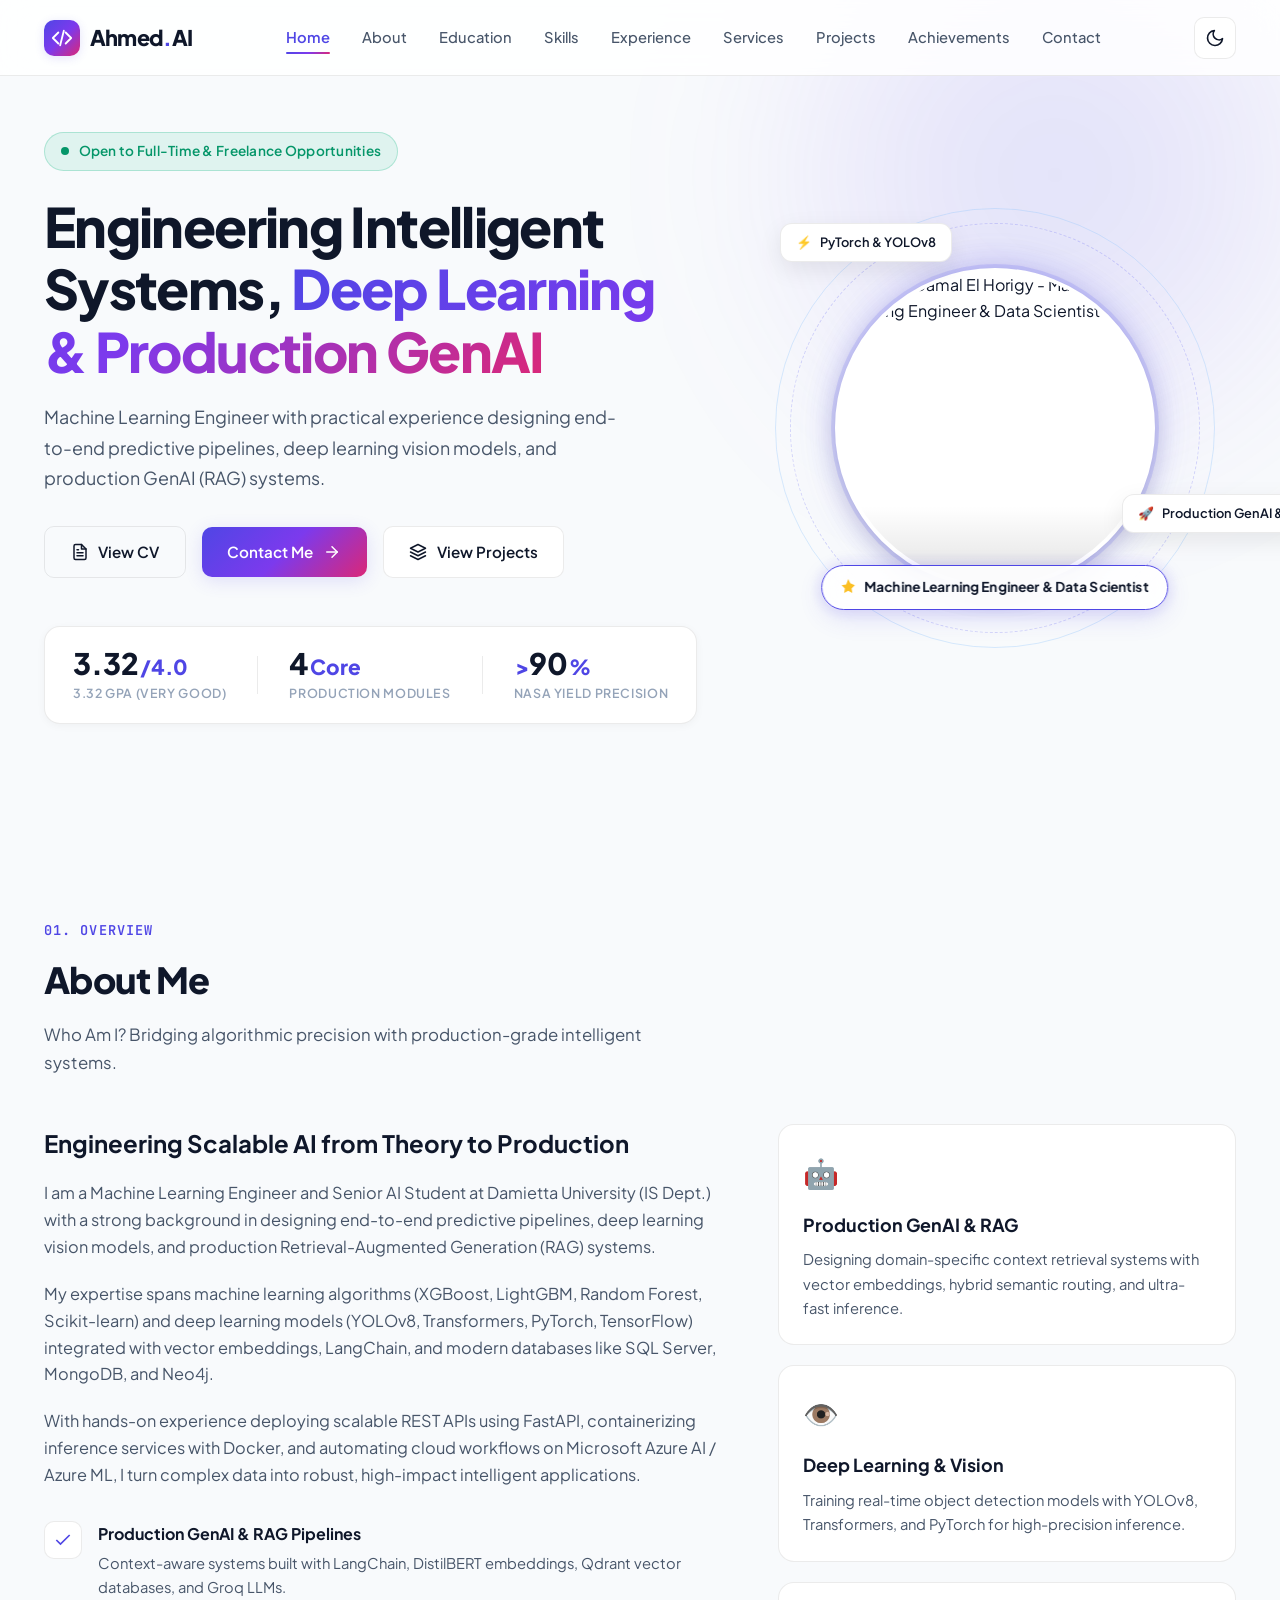
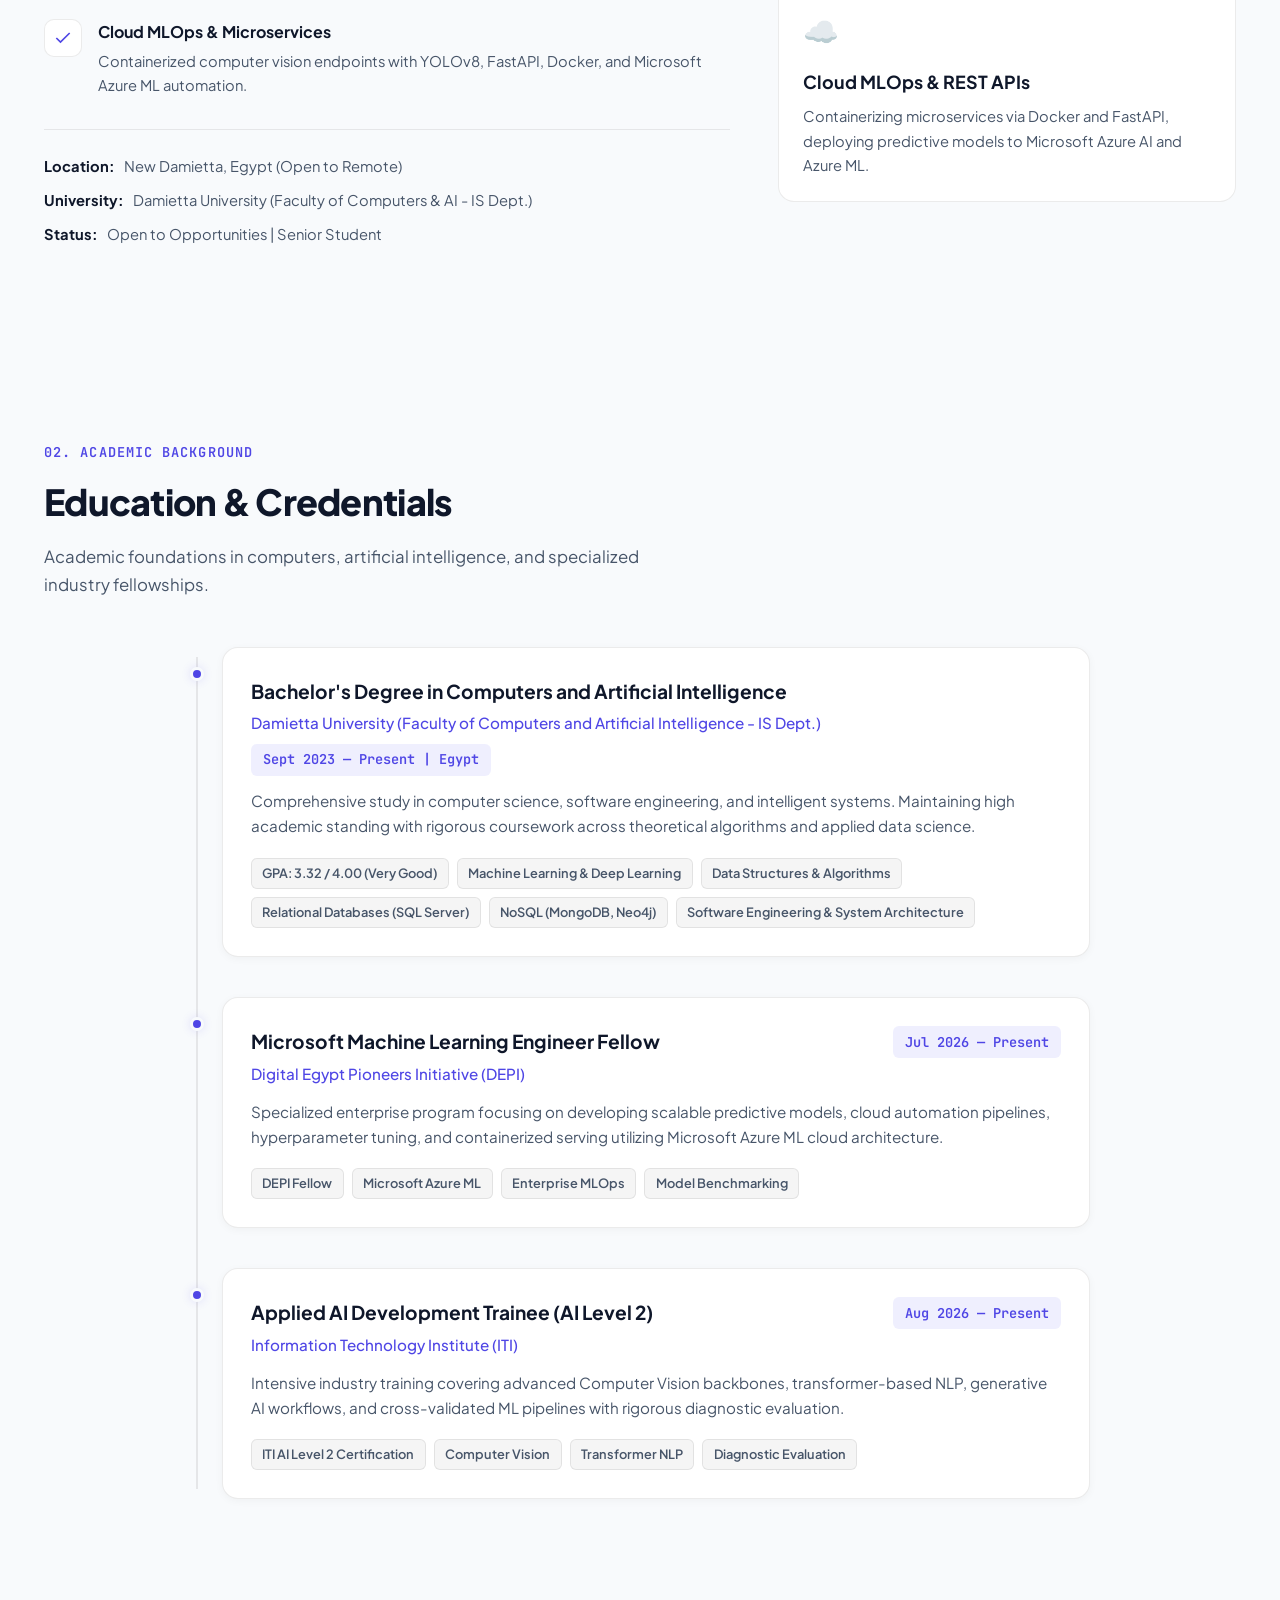
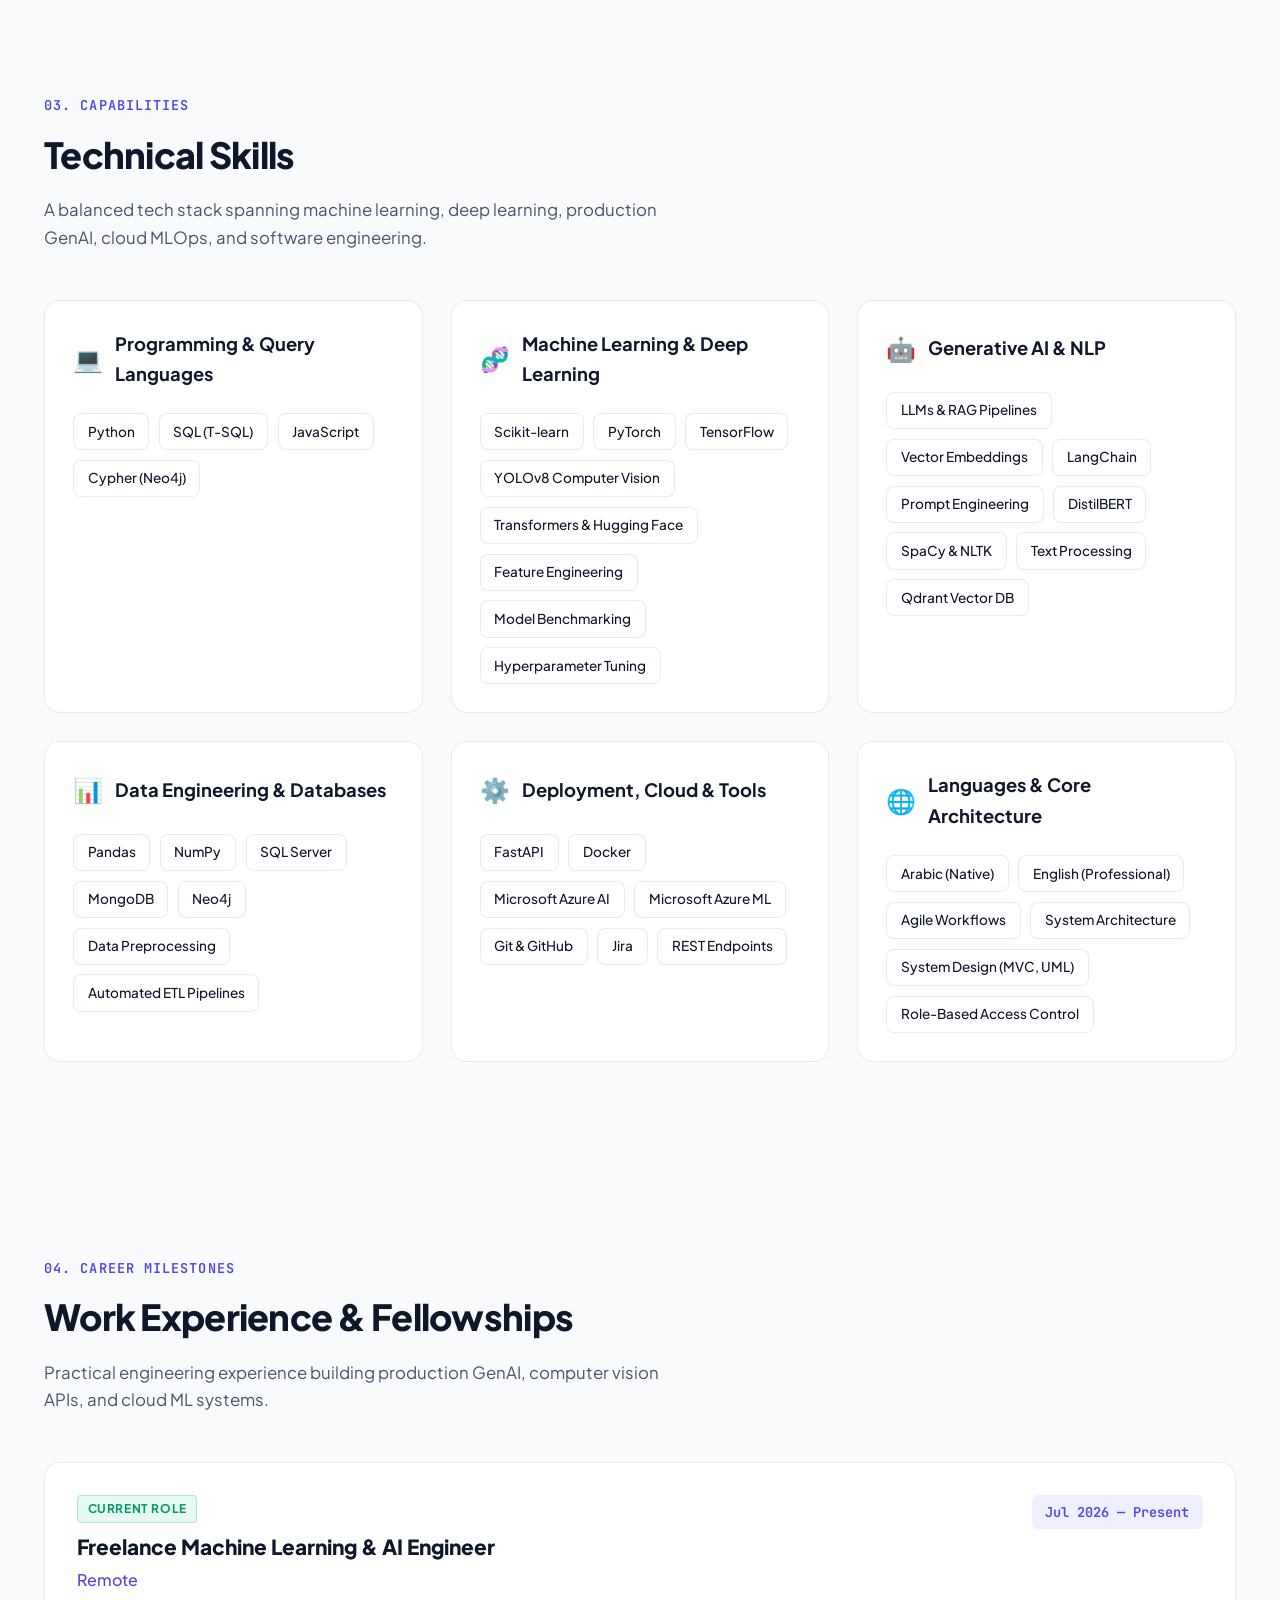
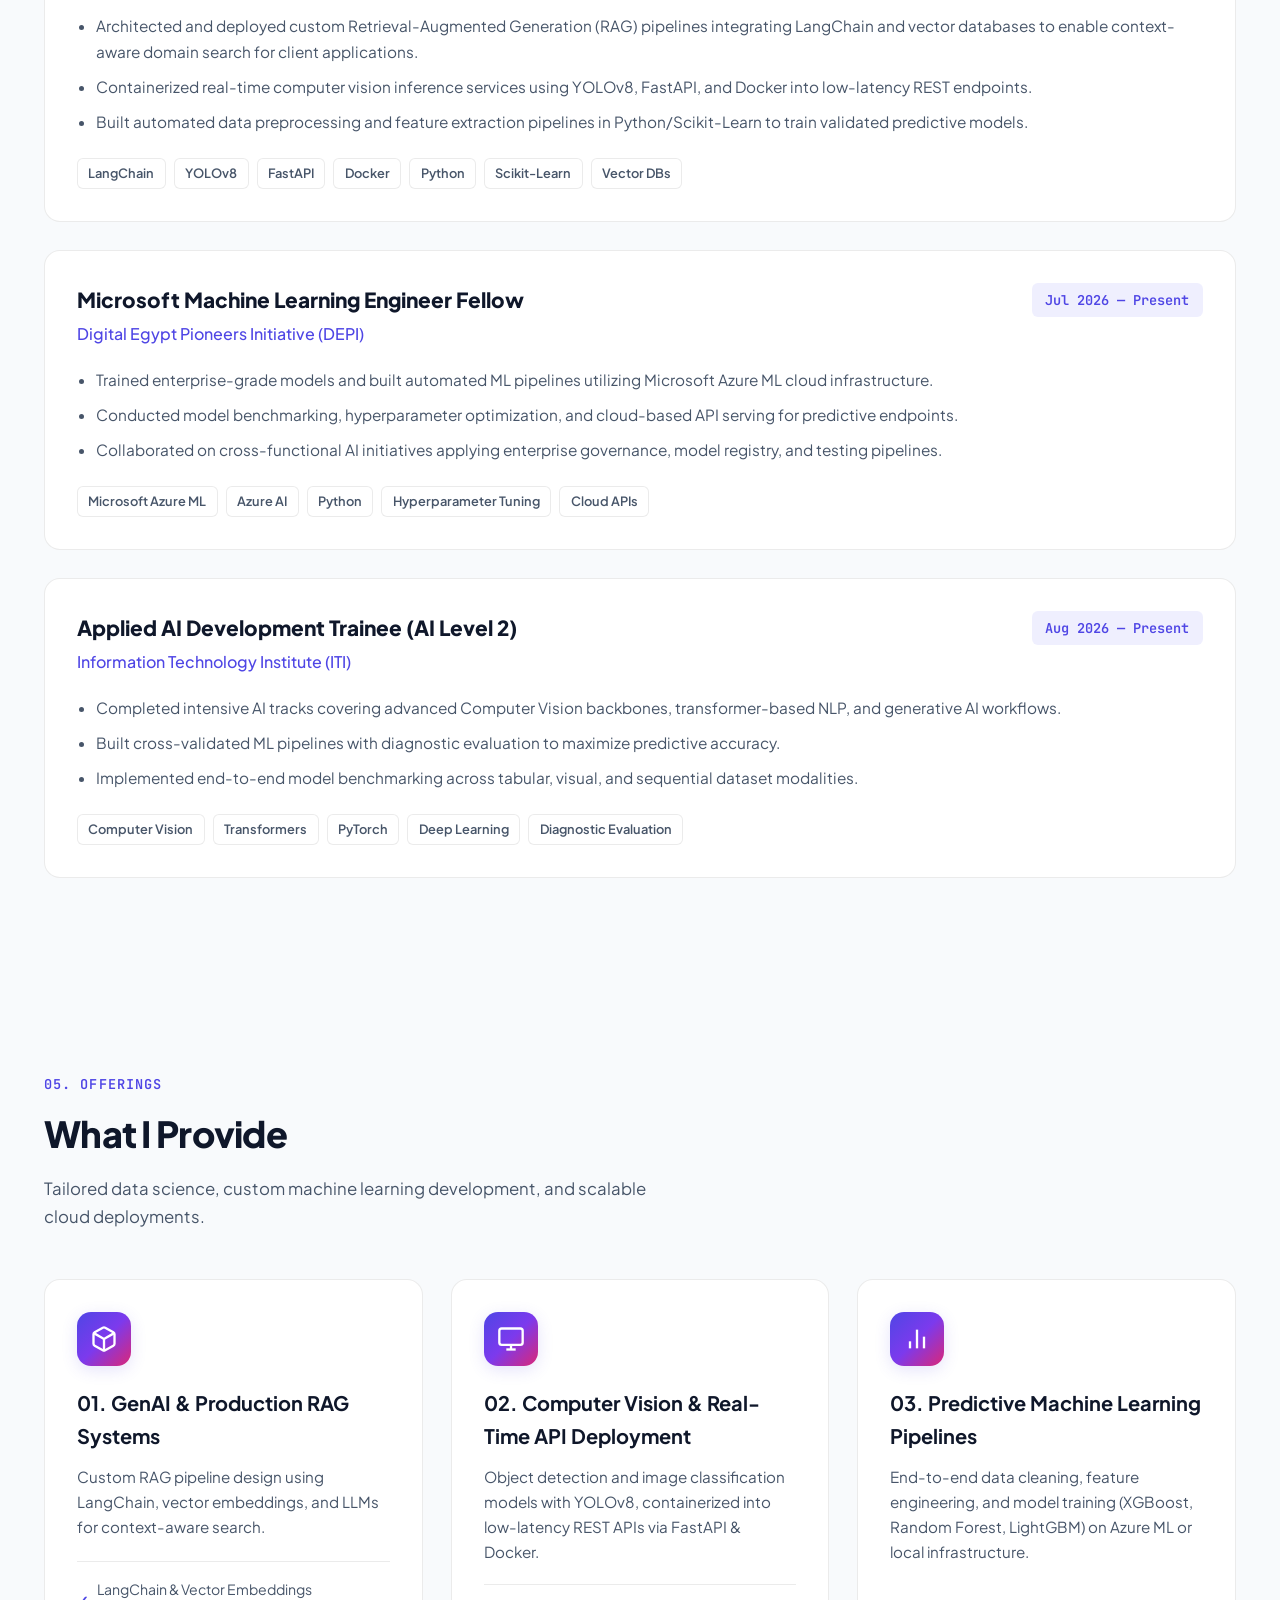
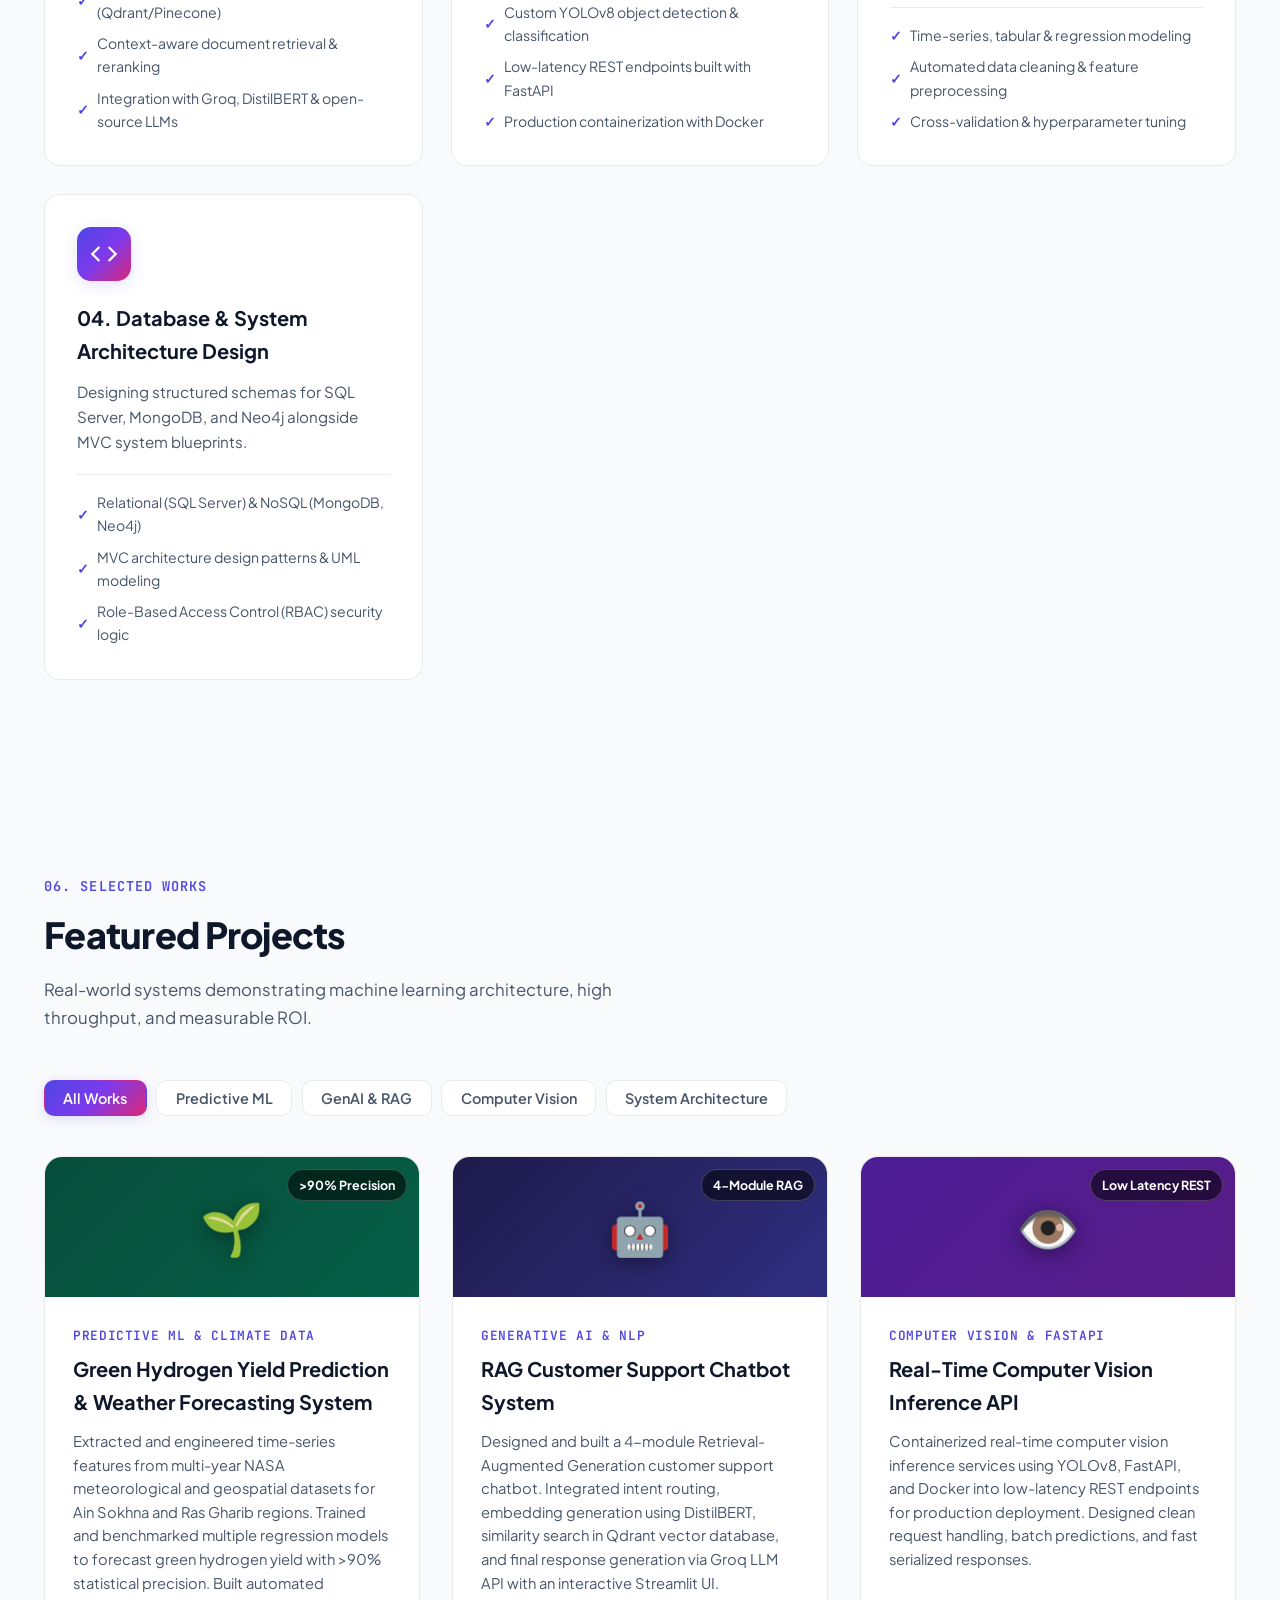
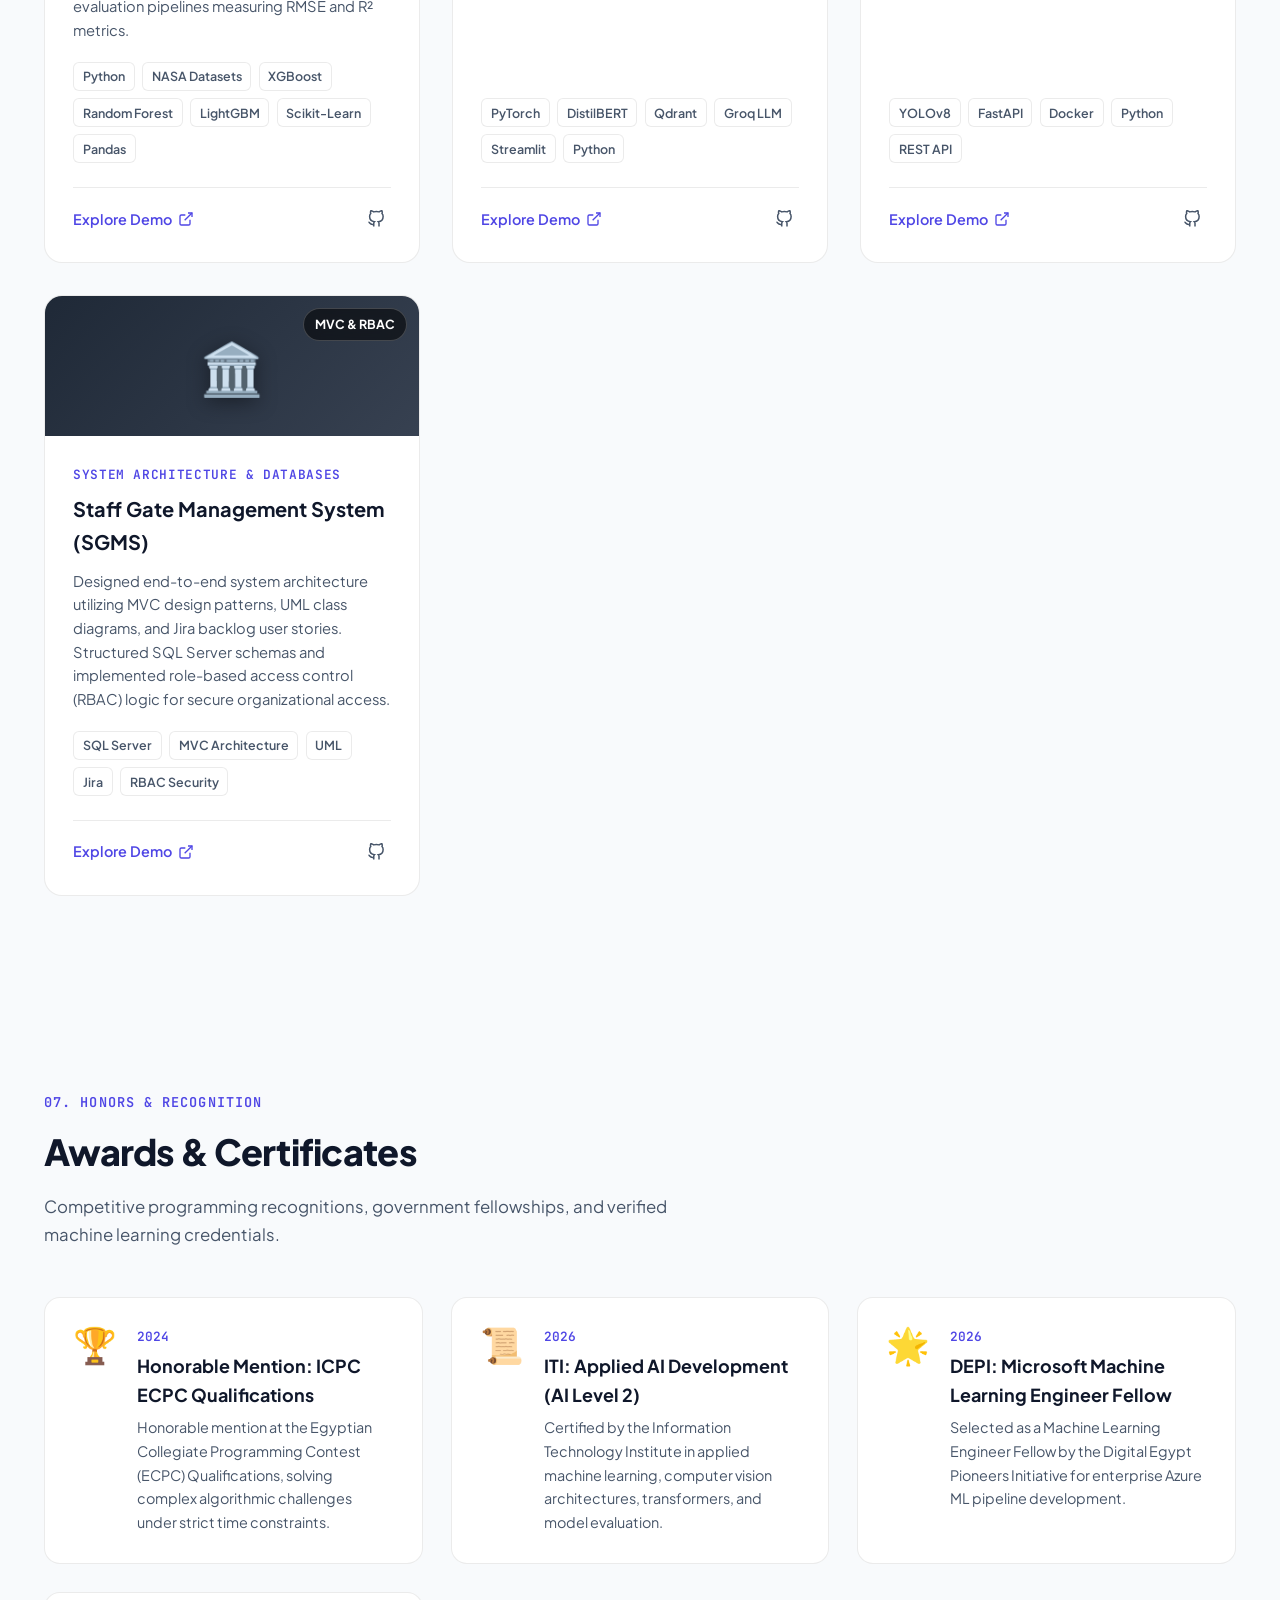
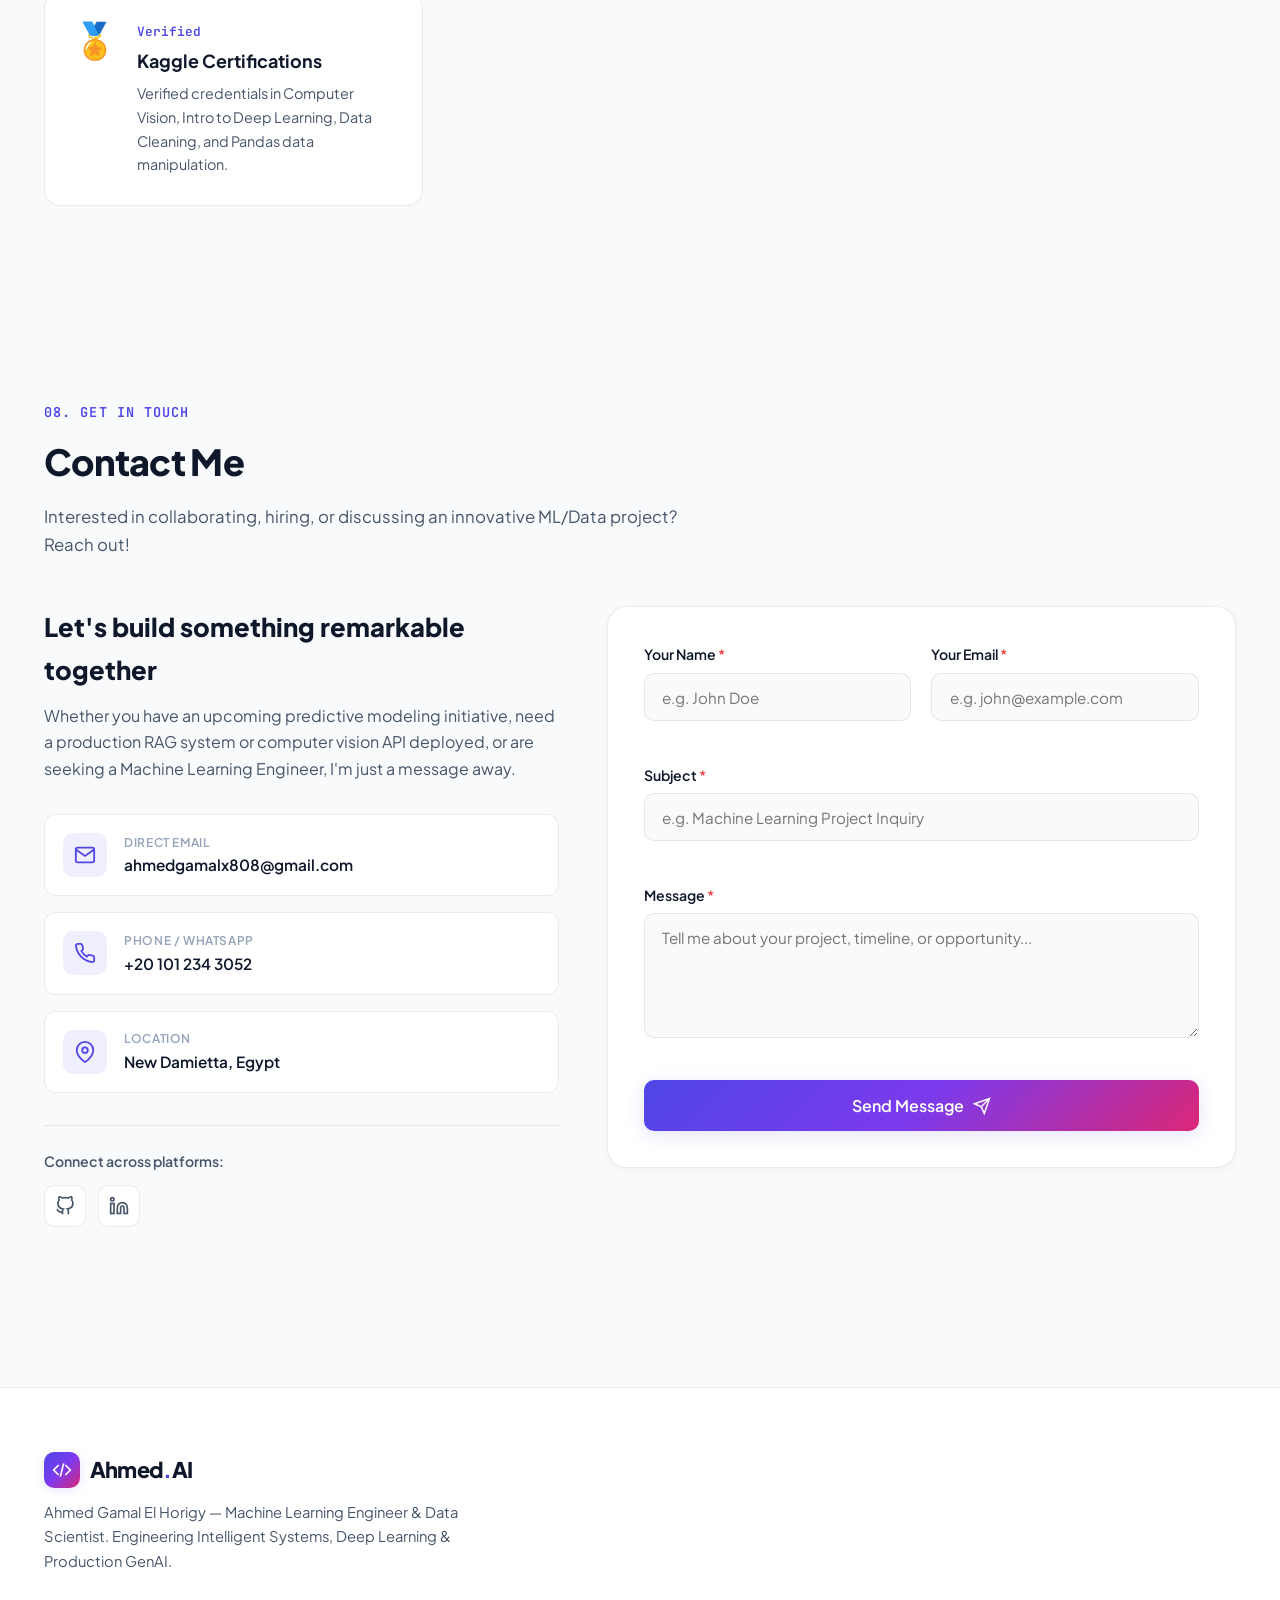
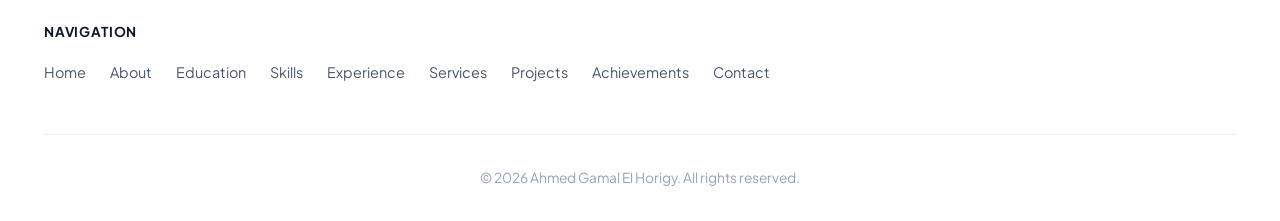
==== index_light.html @ 8c812348 "Initial commit" ====
<!DOCTYPE html>
<html lang="en" data-theme="light">
<head>
  <meta charset="UTF-8">
  <meta name="viewport" content="width=device-width, initial-scale=1.0">
  <meta name="description" content="Portfolio of Ahmed Gamal El Horigy - Machine Learning Engineer & Data Scientist specializing in Deep Learning, Computer Vision, and Production GenAI (RAG).">
  <meta name="keywords" content="Ahmed Gamal El Horigy, Machine Learning Engineer, Data Scientist, Generative AI, RAG, Computer Vision, YOLOv8, PyTorch, Azure ML, FastAPI">
  <title>Ahmed Gamal El Horigy | Machine Learning Engineer &amp; Data Scientist</title>
  <link rel="preconnect" href="https://fonts.googleapis.com">
  <link rel="preconnect" href="https://fonts.gstatic.com" crossorigin>
  <link href="https://fonts.googleapis.com/css2?family=Plus+Jakarta+Sans:wght@300;400;500;600;700;800&family=JetBrains+Mono:wght@400;500;600&display=swap" rel="stylesheet">
  <link rel="stylesheet" href="style.css">
</head>
<body>
  <!-- Fixed Top Navigation Header -->
  <header class="header" id="navbar">
    <div class="nav-container">
      <a href="#home" class="brand-logo" aria-label="Ahmed Gamal Portfolio Home">
        <span class="logo-icon">
          <svg viewBox="0 0 24 24" width="22" height="22" fill="none" stroke="currentColor" stroke-width="2" stroke-linecap="round" stroke-linejoin="round">
            <polyline points="16 18 22 12 16 6"></polyline>
            <polyline points="8 6 2 12 8 18"></polyline>
            <line x1="14" y1="4" x2="10" y2="20"></line>
          </svg>
        </span>
        <span class="logo-text">Ahmed<span class="accent-dot">.</span>AI</span>
      </a>

      <!-- Desktop Navigation Menu -->
      <nav class="nav-menu" id="navMenu" aria-label="Primary Navigation">
        <ul class="nav-list">
          <li class="nav-item"><a href="#home" class="nav-link active">Home</a></li>
          <li class="nav-item"><a href="#about" class="nav-link">About</a></li>
          <li class="nav-item"><a href="#education" class="nav-link">Education</a></li>
          <li class="nav-item"><a href="#skills" class="nav-link">Skills</a></li>
          <li class="nav-item"><a href="#experience" class="nav-link">Experience</a></li>
          <li class="nav-item"><a href="#services" class="nav-link">Services</a></li>
          <li class="nav-item"><a href="#projects" class="nav-link">Projects</a></li>
          <li class="nav-item"><a href="#achievements" class="nav-link">Achievements</a></li>
          <li class="nav-item"><a href="#contact" class="nav-link">Contact</a></li>
        </ul>
      </nav>

      <!-- Right Header Actions (Theme Toggle & Mobile Menu) -->
      <div class="nav-actions">
        <button class="theme-toggle-btn" id="themeToggle" aria-label="Toggle dark/light theme" title="Toggle theme">
          <span class="icon-sun">
            <svg viewBox="0 0 24 24" width="20" height="20" fill="none" stroke="currentColor" stroke-width="2" stroke-linecap="round" stroke-linejoin="round">
              <circle cx="12" cy="12" r="5"></circle>
              <line x1="12" y1="1" x2="12" y2="3"></line>
              <line x1="12" y1="21" x2="12" y2="23"></line>
              <line x1="4.22" y1="4.22" x2="5.64" y2="5.64"></line>
              <line x1="18.36" y1="18.36" x2="19.78" y2="19.78"></line>
              <line x1="1" y1="12" x2="3" y2="12"></line>
              <line x1="21" y1="12" x2="23" y2="12"></line>
              <line x1="4.22" y1="19.78" x2="5.64" y2="18.36"></line>
              <line x1="18.36" y1="5.64" x2="19.78" y2="4.22"></line>
            </svg>
          </span>
          <span class="icon-moon">
            <svg viewBox="0 0 24 24" width="20" height="20" fill="none" stroke="currentColor" stroke-width="2" stroke-linecap="round" stroke-linejoin="round">
              <path d="M21 12.79A9 9 0 1 1 11.21 3 7 7 0 0 0 21 12.79z"></path>
            </svg>
          </span>
        </button>

        <button class="mobile-toggle-btn" id="mobileMenuBtn" aria-label="Toggle navigation menu" aria-expanded="false">
          <span class="hamburger-line"></span>
          <span class="hamburger-line"></span>
          <span class="hamburger-line"></span>
        </button>
      </div>
    </div>
  </header>

  <main>
    <!-- SECTION 1: HOME (HERO) -->
    <section class="hero-section" id="home">
      <div class="hero-background-glow"></div>
      <div class="container hero-container">
        <!-- Left Column -->
        <div class="hero-content">
          <!-- Badge Headline -->
          <div class="status-badge" role="status">
            <span class="pulse-dot"></span>
            <span class="status-text">Open to Full-Time &amp; Freelance Opportunities</span>
          </div>

          <!-- Main Headline -->
          <h1 class="hero-headline">
            Engineering Intelligent Systems, <span class="gradient-text">Deep Learning &amp; Production GenAI</span>
          </h1>

          <!-- Short Bio Tagline -->
          <p class="hero-tagline">
            Machine Learning Engineer with practical experience designing end-to-end predictive pipelines, deep learning vision models, and production GenAI (RAG) systems.
          </p>

          <!-- 3 Primary CTA Action Buttons -->
          <div class="hero-actions">
            <a href="https://drive.google.com/file/d/1XW4Ch27_IBrfKb7YSozJML9A6NPD5pQh/view?usp=sharing" target="_blank" rel="noopener noreferrer" class="btn btn-outline" id="viewCvBtn">
              <svg viewBox="0 0 24 24" width="18" height="18" fill="none" stroke="currentColor" stroke-width="2" stroke-linecap="round" stroke-linejoin="round">
                <path d="M14 2H6a2 2 0 0 0-2 2v16a2 2 0 0 0 2 2h12a2 2 0 0 0 2-2V8z"></path>
                <polyline points="14 2 14 8 20 8"></polyline>
                <line x1="16" y1="13" x2="8" y2="13"></line>
                <line x1="16" y1="17" x2="8" y2="17"></line>
                <polyline points="10 9 9 9 8 9"></polyline>
              </svg>
              <span>View CV</span>
            </a>
            <a href="#contact" class="btn btn-primary">
              <span>Contact Me</span>
              <svg viewBox="0 0 24 24" width="18" height="18" fill="none" stroke="currentColor" stroke-width="2" stroke-linecap="round" stroke-linejoin="round">
                <line x1="5" y1="12" x2="19" y2="12"></line>
                <polyline points="12 5 19 12 12 19"></polyline>
              </svg>
            </a>
            <a href="#projects" class="btn btn-secondary">
              <svg viewBox="0 0 24 24" width="18" height="18" fill="none" stroke="currentColor" stroke-width="2" stroke-linecap="round" stroke-linejoin="round">
                <polygon points="12 2 2 7 12 12 22 7 12 2"></polygon>
                <polyline points="2 17 12 22 22 17"></polyline>
                <polyline points="2 12 12 17 22 12"></polyline>
              </svg>
              <span>View Projects</span>
            </a>
          </div>

          <!-- Key Metric Counter Banner -->
          <div class="hero-metrics-banner">
            <div class="metric-card">
              <div class="metric-number"><span class="counter" data-target="3.32">0.00</span><span class="plus">/4.0</span></div>
              <div class="metric-label">3.32 GPA (Very Good)</div>
            </div>
            <div class="metric-divider"></div>
            <div class="metric-card">
              <div class="metric-number"><span class="counter" data-target="4">0</span><span class="plus"> Core</span></div>
              <div class="metric-label">Production Modules</div>
            </div>
            <div class="metric-divider"></div>
            <div class="metric-card">
              <div class="metric-number"><span class="plus">&gt;</span><span class="counter" data-target="90">0</span><span class="percent">%</span></div>
              <div class="metric-label">NASA Yield Precision</div>
            </div>
          </div>
        </div>

        <!-- Right Column: Featured Circular Profile Card -->
        <div class="hero-visual">
          <div class="profile-card-wrapper">
            <div class="halo-ring halo-ring-1"></div>
            <div class="halo-ring halo-ring-2"></div>
            
            <div class="circular-profile-card">
              <img src="images/profile.jpg" alt="Ahmed Gamal El Horigy - Machine Learning Engineer &amp; Data Scientist" class="profile-photo" loading="eager">
              <div class="profile-mesh-overlay"></div>
            </div>

            <!-- Glowing Badge Overlay for Target Title -->
            <div class="glowing-badge-overlay">
              <div class="badge-sparkle">
                <svg viewBox="0 0 24 24" width="16" height="16" fill="currentColor">
                  <path d="M12 0l3.09 6.26L22 9.27l-5 4.87 1.18 6.88L12 17.77l-6.18 3.25L7 14.14 2 9.27l6.91-1.01L12 0z"/>
                </svg>
              </div>
              <span class="badge-title-text">Machine Learning Engineer &amp; Data Scientist</span>
            </div>

            <!-- Floating Tech Indicator Chips -->
            <div class="floating-chip chip-top-left">
              <span class="chip-icon">⚡</span>
              <span>PyTorch &amp; YOLOv8</span>
            </div>
            <div class="floating-chip chip-bottom-right">
              <span class="chip-icon">🚀</span>
              <span>Production GenAI &amp; RAG</span>
            </div>
          </div>
        </div>
      </div>
    </section>

    <!-- SECTION 2: ABOUT -->
    <section class="section about-section" id="about">
      <div class="container">
        <div class="section-header">
          <div class="section-tag">01. Overview</div>
          <h2 class="section-title">About Me</h2>
          <p class="section-subtitle">Who Am I? Bridging algorithmic precision with production-grade intelligent systems.</p>
        </div>

        <div class="about-grid">
          <div class="about-narrative">
            <h3 class="narrative-heading">Engineering Scalable AI from Theory to Production</h3>
            <p>
              I am a Machine Learning Engineer and Senior AI Student at Damietta University (IS Dept.) with a strong background in designing end-to-end predictive pipelines, deep learning vision models, and production Retrieval-Augmented Generation (RAG) systems.
            </p>
            <p>
              My expertise spans machine learning algorithms (XGBoost, LightGBM, Random Forest, Scikit-learn) and deep learning models (YOLOv8, Transformers, PyTorch, TensorFlow) integrated with vector embeddings, LangChain, and modern databases like SQL Server, MongoDB, and Neo4j.
            </p>
            <p>
              With hands-on experience deploying scalable REST APIs using FastAPI, containerizing inference services with Docker, and automating cloud workflows on Microsoft Azure AI / Azure ML, I turn complex data into robust, high-impact intelligent applications.
            </p>

            <div class="about-key-highlights">
              <div class="highlight-item">
                <div class="highlight-icon">
                  <svg viewBox="0 0 24 24" width="20" height="20" fill="none" stroke="currentColor" stroke-width="2">
                    <polyline points="20 6 9 17 4 12"></polyline>
                  </svg>
                </div>
                <div>
                  <strong>Production GenAI &amp; RAG Pipelines</strong>
                  <p>Context-aware systems built with LangChain, DistilBERT embeddings, Qdrant vector databases, and Groq LLMs.</p>
                </div>
              </div>
              <div class="highlight-item">
                <div class="highlight-icon">
                  <svg viewBox="0 0 24 24" width="20" height="20" fill="none" stroke="currentColor" stroke-width="2">
                    <polyline points="20 6 9 17 4 12"></polyline>
                  </svg>
                </div>
                <div>
                  <strong>Cloud MLOps &amp; Microservices</strong>
                  <p>Containerized computer vision endpoints with YOLOv8, FastAPI, Docker, and Microsoft Azure ML automation.</p>
                </div>
              </div>
            </div>

            <div class="about-meta-row">
              <div class="meta-item"><span class="meta-label">Location:</span> New Damietta, Egypt (Open to Remote)</div>
              <div class="meta-item"><span class="meta-label">University:</span> Damietta University (Faculty of Computers &amp; AI - IS Dept.)</div>
              <div class="meta-item"><span class="meta-label">Status:</span> Open to Opportunities | Senior Student</div>
            </div>
          </div>

          <div class="about-cards-column">
            <div class="feature-card">
              <div class="feature-card-icon">🤖</div>
              <h4>Production GenAI &amp; RAG</h4>
              <p>Designing domain-specific context retrieval systems with vector embeddings, hybrid semantic routing, and ultra-fast inference.</p>
            </div>
            <div class="feature-card">
              <div class="feature-card-icon">👁️</div>
              <h4>Deep Learning &amp; Vision</h4>
              <p>Training real-time object detection models with YOLOv8, Transformers, and PyTorch for high-precision inference.</p>
            </div>
            <div class="feature-card">
              <div class="feature-card-icon">☁️</div>
              <h4>Cloud MLOps &amp; REST APIs</h4>
              <p>Containerizing microservices via Docker and FastAPI, deploying predictive models to Microsoft Azure AI and Azure ML.</p>
            </div>
          </div>
        </div>
      </div>
    </section>

    <!-- SECTION 3: EDUCATION -->
    <section class="section education-section" id="education">
      <div class="container">
        <div class="section-header">
          <div class="section-tag">02. Academic Background</div>
          <h2 class="section-title">Education &amp; Credentials</h2>
          <p class="section-subtitle">Academic foundations in computers, artificial intelligence, and specialized industry fellowships.</p>
        </div>

        <div class="timeline">
          <!-- Item 1: University -->
          <div class="timeline-item">
            <div class="timeline-dot"></div>
            <div class="timeline-content">
              <div class="timeline-header">
                <div>
                  <h3 class="degree-title">Bachelor's Degree in Computers and Artificial Intelligence</h3>
                  <h4 class="institution-name">Damietta University (Faculty of Computers and Artificial Intelligence - IS Dept.)</h4>
                </div>
                <span class="timeline-date">Sept 2023 — Present | Egypt</span>
              </div>
              <p class="timeline-description">
                Comprehensive study in computer science, software engineering, and intelligent systems. Maintaining high academic standing with rigorous coursework across theoretical algorithms and applied data science.
              </p>
              <div class="timeline-tags">
                <span class="tag">GPA: 3.32 / 4.00 (Very Good)</span>
                <span class="tag">Machine Learning &amp; Deep Learning</span>
                <span class="tag">Data Structures &amp; Algorithms</span>
                <span class="tag">Relational Databases (SQL Server)</span>
                <span class="tag">NoSQL (MongoDB, Neo4j)</span>
                <span class="tag">Software Engineering &amp; System Architecture</span>
              </div>
            </div>
          </div>

          <!-- Item 2: DEPI -->
          <div class="timeline-item">
            <div class="timeline-dot"></div>
            <div class="timeline-content">
              <div class="timeline-header">
                <div>
                  <h3 class="degree-title">Microsoft Machine Learning Engineer Fellow</h3>
                  <h4 class="institution-name">Digital Egypt Pioneers Initiative (DEPI)</h4>
                </div>
                <span class="timeline-date">Jul 2026 — Present</span>
              </div>
              <p class="timeline-description">
                Specialized enterprise program focusing on developing scalable predictive models, cloud automation pipelines, hyperparameter tuning, and containerized serving utilizing Microsoft Azure ML cloud architecture.
              </p>
              <div class="timeline-tags">
                <span class="tag">DEPI Fellow</span>
                <span class="tag">Microsoft Azure ML</span>
                <span class="tag">Enterprise MLOps</span>
                <span class="tag">Model Benchmarking</span>
              </div>
            </div>
          </div>

          <!-- Item 3: ITI -->
          <div class="timeline-item">
            <div class="timeline-dot"></div>
            <div class="timeline-content">
              <div class="timeline-header">
                <div>
                  <h3 class="degree-title">Applied AI Development Trainee (AI Level 2)</h3>
                  <h4 class="institution-name">Information Technology Institute (ITI)</h4>
                </div>
                <span class="timeline-date">Aug 2026 — Present</span>
              </div>
              <p class="timeline-description">
                Intensive industry training covering advanced Computer Vision backbones, transformer-based NLP, generative AI workflows, and cross-validated ML pipelines with rigorous diagnostic evaluation.
              </p>
              <div class="timeline-tags">
                <span class="tag">ITI AI Level 2 Certification</span>
                <span class="tag">Computer Vision</span>
                <span class="tag">Transformer NLP</span>
                <span class="tag">Diagnostic Evaluation</span>
              </div>
            </div>
          </div>
        </div>
      </div>
    </section>

    <!-- SECTION 4: SKILLS -->
    <section class="section skills-section" id="skills">
      <div class="container">
        <div class="section-header">
          <div class="section-tag">03. Capabilities</div>
          <h2 class="section-title">Technical Skills</h2>
          <p class="section-subtitle">A balanced tech stack spanning machine learning, deep learning, production GenAI, cloud MLOps, and software engineering.</p>
        </div>

        <div class="skills-grid">
          <!-- Category 1 -->
          <div class="skill-category-card">
            <div class="category-header">
              <div class="category-icon">💻</div>
              <h3 class="category-name">Programming &amp; Query Languages</h3>
            </div>
            <div class="skill-badges-container">
              <span class="skill-badge">Python</span>
              <span class="skill-badge">SQL (T-SQL)</span>
              <span class="skill-badge">JavaScript</span>
              <span class="skill-badge">Cypher (Neo4j)</span>
            </div>
          </div>

          <!-- Category 2 -->
          <div class="skill-category-card">
            <div class="category-header">
              <div class="category-icon">🧬</div>
              <h3 class="category-name">Machine Learning &amp; Deep Learning</h3>
            </div>
            <div class="skill-badges-container">
              <span class="skill-badge">Scikit-learn</span>
              <span class="skill-badge">PyTorch</span>
              <span class="skill-badge">TensorFlow</span>
              <span class="skill-badge">YOLOv8 Computer Vision</span>
              <span class="skill-badge">Transformers &amp; Hugging Face</span>
              <span class="skill-badge">Feature Engineering</span>
              <span class="skill-badge">Model Benchmarking</span>
              <span class="skill-badge">Hyperparameter Tuning</span>
            </div>
          </div>

          <!-- Category 3 -->
          <div class="skill-category-card">
            <div class="category-header">
              <div class="category-icon">🤖</div>
              <h3 class="category-name">Generative AI &amp; NLP</h3>
            </div>
            <div class="skill-badges-container">
              <span class="skill-badge">LLMs &amp; RAG Pipelines</span>
              <span class="skill-badge">Vector Embeddings</span>
              <span class="skill-badge">LangChain</span>
              <span class="skill-badge">Prompt Engineering</span>
              <span class="skill-badge">DistilBERT</span>
              <span class="skill-badge">SpaCy &amp; NLTK</span>
              <span class="skill-badge">Text Processing</span>
              <span class="skill-badge">Qdrant Vector DB</span>
            </div>
          </div>

          <!-- Category 4 -->
          <div class="skill-category-card">
            <div class="category-header">
              <div class="category-icon">📊</div>
              <h3 class="category-name">Data Engineering &amp; Databases</h3>
            </div>
            <div class="skill-badges-container">
              <span class="skill-badge">Pandas</span>
              <span class="skill-badge">NumPy</span>
              <span class="skill-badge">SQL Server</span>
              <span class="skill-badge">MongoDB</span>
              <span class="skill-badge">Neo4j</span>
              <span class="skill-badge">Data Preprocessing</span>
              <span class="skill-badge">Automated ETL Pipelines</span>
            </div>
          </div>

          <!-- Category 5 -->
          <div class="skill-category-card">
            <div class="category-header">
              <div class="category-icon">⚙️</div>
              <h3 class="category-name">Deployment, Cloud &amp; Tools</h3>
            </div>
            <div class="skill-badges-container">
              <span class="skill-badge">FastAPI</span>
              <span class="skill-badge">Docker</span>
              <span class="skill-badge">Microsoft Azure AI</span>
              <span class="skill-badge">Microsoft Azure ML</span>
              <span class="skill-badge">Git &amp; GitHub</span>
              <span class="skill-badge">Jira</span>
              <span class="skill-badge">REST Endpoints</span>
            </div>
          </div>

          <!-- Category 6 -->
          <div class="skill-category-card">
            <div class="category-header">
              <div class="category-icon">🌐</div>
              <h3 class="category-name">Languages &amp; Core Architecture</h3>
            </div>
            <div class="skill-badges-container">
              <span class="skill-badge">Arabic (Native)</span>
              <span class="skill-badge">English (Professional)</span>
              <span class="skill-badge">Agile Workflows</span>
              <span class="skill-badge">System Architecture</span>
              <span class="skill-badge">System Design (MVC, UML)</span>
              <span class="skill-badge">Role-Based Access Control</span>
            </div>
          </div>
        </div>
      </div>
    </section>

    <!-- SECTION 5: EXPERIENCE -->
    <section class="section experience-section" id="experience">
      <div class="container">
        <div class="section-header">
          <div class="section-tag">04. Career Milestones</div>
          <h2 class="section-title">Work Experience &amp; Fellowships</h2>
          <p class="section-subtitle">Practical engineering experience building production GenAI, computer vision APIs, and cloud ML systems.</p>
        </div>

        <div class="experience-list">
          <!-- Experience 1 -->
          <div class="exp-card">
            <div class="exp-card-header">
              <div class="exp-company-group">
                <span class="exp-badge">Current Role</span>
                <h3 class="exp-role">Freelance Machine Learning &amp; AI Engineer</h3>
                <h4 class="exp-company">Remote</h4>
              </div>
              <span class="exp-duration">Jul 2026 — Present</span>
            </div>
            <ul class="exp-points">
              <li>Architected and deployed custom Retrieval-Augmented Generation (RAG) pipelines integrating LangChain and vector databases to enable context-aware domain search for client applications.</li>
              <li>Containerized real-time computer vision inference services using YOLOv8, FastAPI, and Docker into low-latency REST endpoints.</li>
              <li>Built automated data preprocessing and feature extraction pipelines in Python/Scikit-Learn to train validated predictive models.</li>
            </ul>
            <div class="exp-tech-stack">
              <span>LangChain</span>
              <span>YOLOv8</span>
              <span>FastAPI</span>
              <span>Docker</span>
              <span>Python</span>
              <span>Scikit-Learn</span>
              <span>Vector DBs</span>
            </div>
          </div>

          <!-- Experience 2 -->
          <div class="exp-card">
            <div class="exp-card-header">
              <div class="exp-company-group">
                <h3 class="exp-role">Microsoft Machine Learning Engineer Fellow</h3>
                <h4 class="exp-company">Digital Egypt Pioneers Initiative (DEPI)</h4>
              </div>
              <span class="exp-duration">Jul 2026 — Present</span>
            </div>
            <ul class="exp-points">
              <li>Trained enterprise-grade models and built automated ML pipelines utilizing Microsoft Azure ML cloud infrastructure.</li>
              <li>Conducted model benchmarking, hyperparameter optimization, and cloud-based API serving for predictive endpoints.</li>
              <li>Collaborated on cross-functional AI initiatives applying enterprise governance, model registry, and testing pipelines.</li>
            </ul>
            <div class="exp-tech-stack">
              <span>Microsoft Azure ML</span>
              <span>Azure AI</span>
              <span>Python</span>
              <span>Hyperparameter Tuning</span>
              <span>Cloud APIs</span>
            </div>
          </div>

          <!-- Experience 3 -->
          <div class="exp-card">
            <div class="exp-card-header">
              <div class="exp-company-group">
                <h3 class="exp-role">Applied AI Development Trainee (AI Level 2)</h3>
                <h4 class="exp-company">Information Technology Institute (ITI)</h4>
              </div>
              <span class="exp-duration">Aug 2026 — Present</span>
            </div>
            <ul class="exp-points">
              <li>Completed intensive AI tracks covering advanced Computer Vision backbones, transformer-based NLP, and generative AI workflows.</li>
              <li>Built cross-validated ML pipelines with diagnostic evaluation to maximize predictive accuracy.</li>
              <li>Implemented end-to-end model benchmarking across tabular, visual, and sequential dataset modalities.</li>
            </ul>
            <div class="exp-tech-stack">
              <span>Computer Vision</span>
              <span>Transformers</span>
              <span>PyTorch</span>
              <span>Deep Learning</span>
              <span>Diagnostic Evaluation</span>
            </div>
          </div>
        </div>
      </div>
    </section>

    <!-- SECTION 6: SERVICES -->
    <section class="section services-section" id="services">
      <div class="container">
        <div class="section-header">
          <div class="section-tag">05. Offerings</div>
          <h2 class="section-title">What I Provide</h2>
          <p class="section-subtitle">Tailored data science, custom machine learning development, and scalable cloud deployments.</p>
        </div>

        <div class="services-grid">
          <!-- Service 1 -->
          <div class="service-card">
            <div class="service-icon-box">
              <svg viewBox="0 0 24 24" width="28" height="28" fill="none" stroke="currentColor" stroke-width="2">
                <path d="M21 16V8a2 2 0 0 0-1-1.73l-7-4a2 2 0 0 0-2 0l-7 4A2 2 0 0 0 3 8v8a2 2 0 0 0 1 1.73l7 4a2 2 0 0 0 2 0l7-4A2 2 0 0 0 21 16z"></path>
                <polyline points="3.27 6.96 12 12.01 20.73 6.96"></polyline>
                <line x1="12" y1="22.08" x2="12" y2="12"></line>
              </svg>
            </div>
            <h3 class="service-title">01. GenAI &amp; Production RAG Systems</h3>
            <p class="service-desc">Custom RAG pipeline design using LangChain, vector embeddings, and LLMs for context-aware search.</p>
            <ul class="service-checklist">
              <li>LangChain &amp; Vector Embeddings (Qdrant/Pinecone)</li>
              <li>Context-aware document retrieval &amp; reranking</li>
              <li>Integration with Groq, DistilBERT &amp; open-source LLMs</li>
            </ul>
          </div>

          <!-- Service 2 -->
          <div class="service-card">
            <div class="service-icon-box">
              <svg viewBox="0 0 24 24" width="28" height="28" fill="none" stroke="currentColor" stroke-width="2">
                <rect x="2" y="3" width="20" height="14" rx="2" ry="2"></rect>
                <line x1="8" y1="21" x2="16" y2="21"></line>
                <line x1="12" y1="17" x2="12" y2="21"></line>
              </svg>
            </div>
            <h3 class="service-title">02. Computer Vision &amp; Real-Time API Deployment</h3>
            <p class="service-desc">Object detection and image classification models with YOLOv8, containerized into low-latency REST APIs via FastAPI &amp; Docker.</p>
            <ul class="service-checklist">
              <li>Custom YOLOv8 object detection &amp; classification</li>
              <li>Low-latency REST endpoints built with FastAPI</li>
              <li>Production containerization with Docker</li>
            </ul>
          </div>

          <!-- Service 3 -->
          <div class="service-card">
            <div class="service-icon-box">
              <svg viewBox="0 0 24 24" width="28" height="28" fill="none" stroke="currentColor" stroke-width="2">
                <line x1="18" y1="20" x2="18" y2="10"></line>
                <line x1="12" y1="20" x2="12" y2="4"></line>
                <line x1="6" y1="20" x2="6" y2="14"></line>
              </svg>
            </div>
            <h3 class="service-title">03. Predictive Machine Learning Pipelines</h3>
            <p class="service-desc">End-to-end data cleaning, feature engineering, and model training (XGBoost, Random Forest, LightGBM) on Azure ML or local infrastructure.</p>
            <ul class="service-checklist">
              <li>Time-series, tabular &amp; regression modeling</li>
              <li>Automated data cleaning &amp; feature preprocessing</li>
              <li>Cross-validation &amp; hyperparameter tuning</li>
            </ul>
          </div>

          <!-- Service 4 -->
          <div class="service-card">
            <div class="service-icon-box">
              <svg viewBox="0 0 24 24" width="28" height="28" fill="none" stroke="currentColor" stroke-width="2">
                <polyline points="16 18 22 12 16 6"></polyline>
                <polyline points="8 6 2 12 8 18"></polyline>
              </svg>
            </div>
            <h3 class="service-title">04. Database &amp; System Architecture Design</h3>
            <p class="service-desc">Designing structured schemas for SQL Server, MongoDB, and Neo4j alongside MVC system blueprints.</p>
            <ul class="service-checklist">
              <li>Relational (SQL Server) &amp; NoSQL (MongoDB, Neo4j)</li>
              <li>MVC architecture design patterns &amp; UML modeling</li>
              <li>Role-Based Access Control (RBAC) security logic</li>
            </ul>
          </div>
        </div>
      </div>
    </section>

    <!-- SECTION 7: PROJECTS -->
    <section class="section projects-section" id="projects">
      <div class="container">
        <div class="section-header">
          <div class="section-tag">06. Selected Works</div>
          <h2 class="section-title">Featured Projects</h2>
          <p class="section-subtitle">Real-world systems demonstrating machine learning architecture, high throughput, and measurable ROI.</p>
        </div>

        <!-- Filter Tabs -->
        <div class="project-filter-tabs">
          <button class="filter-tab active" data-filter="all">All Works</button>
          <button class="filter-tab" data-filter="predictive">Predictive ML</button>
          <button class="filter-tab" data-filter="nlp">GenAI &amp; RAG</button>
          <button class="filter-tab" data-filter="vision">Computer Vision</button>
          <button class="filter-tab" data-filter="system">System Architecture</button>
        </div>

        <!-- Projects Grid -->
        <div class="projects-grid">
          <!-- Project 1 -->
          <div class="project-card" data-category="predictive">
            <div class="project-card-banner banner-gradient-2">
              <div class="project-metric-pill">&gt;90% Precision</div>
              <div class="project-icon-art">🌱</div>
            </div>
            <div class="project-card-body">
              <div class="project-category">Predictive ML &amp; Climate Data</div>
              <h3 class="project-title">Green Hydrogen Yield Prediction &amp; Weather Forecasting System</h3>
              <p class="project-description">
                Extracted and engineered time-series features from multi-year NASA meteorological and geospatial datasets for Ain Sokhna and Ras Gharib regions. Trained and benchmarked multiple regression models to forecast green hydrogen yield with &gt;90% statistical precision. Built automated evaluation pipelines measuring RMSE and R² metrics.
              </p>
              <div class="project-tech-tags">
                <span>Python</span>
                <span>NASA Datasets</span>
                <span>XGBoost</span>
                <span>Random Forest</span>
                <span>LightGBM</span>
                <span>Scikit-Learn</span>
                <span>Pandas</span>
              </div>
              <div class="project-links">
                <a href="#contact" class="project-link">
                  <span>Explore Demo</span>
                  <svg viewBox="0 0 24 24" width="16" height="16" fill="none" stroke="currentColor" stroke-width="2"><path d="M18 13v6a2 2 0 0 1-2 2H5a2 2 0 0 1-2-2V8a2 2 0 0 1 2-2h6"></path><polyline points="15 3 21 3 21 9"></polyline><line x1="10" y1="14" x2="21" y2="3"></line></svg>
                </a>
                <a href="https://github.com/Ahmedgamalxlr8" target="_blank" rel="noopener noreferrer" class="project-link-icon" title="View Source on GitHub">
                  <svg viewBox="0 0 24 24" width="18" height="18" fill="none" stroke="currentColor" stroke-width="2"><path d="M9 19c-5 1.5-5-2.5-7-3m14 6v-3.87a3.37 3.37 0 0 0-.94-2.61c3.14-.35 6.44-1.54 6.44-7A5.44 5.44 0 0 0 20 4.77 5.07 5.07 0 0 0 19.91 1S18.73.65 16 2.48a13.38 13.38 0 0 0-7 0C6.27.65 5.09 1 5.09 1A5.07 5.07 0 0 0 5 4.77a5.44 5.44 0 0 0-1.5 3.78c0 5.42 3.3 6.61 6.44 7A3.37 3.37 0 0 0 9 18.13V22"></path></svg>
                </a>
              </div>
            </div>
          </div>

          <!-- Project 2 -->
          <div class="project-card" data-category="nlp">
            <div class="project-card-banner banner-gradient-1">
              <div class="project-metric-pill">4-Module RAG</div>
              <div class="project-icon-art">🤖</div>
            </div>
            <div class="project-card-body">
              <div class="project-category">Generative AI &amp; NLP</div>
              <h3 class="project-title">RAG Customer Support Chatbot System</h3>
              <p class="project-description">
                Designed and built a 4-module Retrieval-Augmented Generation customer support chatbot. Integrated intent routing, embedding generation using DistilBERT, similarity search in Qdrant vector database, and final response generation via Groq LLM API with an interactive Streamlit UI.
              </p>
              <div class="project-tech-tags">
                <span>PyTorch</span>
                <span>DistilBERT</span>
                <span>Qdrant</span>
                <span>Groq LLM</span>
                <span>Streamlit</span>
                <span>Python</span>
              </div>
              <div class="project-links">
                <a href="#contact" class="project-link">
                  <span>Explore Demo</span>
                  <svg viewBox="0 0 24 24" width="16" height="16" fill="none" stroke="currentColor" stroke-width="2"><path d="M18 13v6a2 2 0 0 1-2 2H5a2 2 0 0 1-2-2V8a2 2 0 0 1 2-2h6"></path><polyline points="15 3 21 3 21 9"></polyline><line x1="10" y1="14" x2="21" y2="3"></line></svg>
                </a>
                <a href="https://github.com/Ahmedgamalxlr8" target="_blank" rel="noopener noreferrer" class="project-link-icon" title="View Source on GitHub">
                  <svg viewBox="0 0 24 24" width="18" height="18" fill="none" stroke="currentColor" stroke-width="2"><path d="M9 19c-5 1.5-5-2.5-7-3m14 6v-3.87a3.37 3.37 0 0 0-.94-2.61c3.14-.35 6.44-1.54 6.44-7A5.44 5.44 0 0 0 20 4.77 5.07 5.07 0 0 0 19.91 1S18.73.65 16 2.48a13.38 13.38 0 0 0-7 0C6.27.65 5.09 1 5.09 1A5.07 5.07 0 0 0 5 4.77a5.44 5.44 0 0 0-1.5 3.78c0 5.42 3.3 6.61 6.44 7A3.37 3.37 0 0 0 9 18.13V22"></path></svg>
                </a>
              </div>
            </div>
          </div>

          <!-- Project 3 -->
          <div class="project-card" data-category="vision">
            <div class="project-card-banner banner-gradient-3">
              <div class="project-metric-pill">Low Latency REST</div>
              <div class="project-icon-art">👁️</div>
            </div>
            <div class="project-card-body">
              <div class="project-category">Computer Vision &amp; FastAPI</div>
              <h3 class="project-title">Real-Time Computer Vision Inference API</h3>
              <p class="project-description">
                Containerized real-time computer vision inference services using YOLOv8, FastAPI, and Docker into low-latency REST endpoints for production deployment. Designed clean request handling, batch predictions, and fast serialized responses.
              </p>
              <div class="project-tech-tags">
                <span>YOLOv8</span>
                <span>FastAPI</span>
                <span>Docker</span>
                <span>Python</span>
                <span>REST API</span>
              </div>
              <div class="project-links">
                <a href="#contact" class="project-link">
                  <span>Explore Demo</span>
                  <svg viewBox="0 0 24 24" width="16" height="16" fill="none" stroke="currentColor" stroke-width="2"><path d="M18 13v6a2 2 0 0 1-2 2H5a2 2 0 0 1-2-2V8a2 2 0 0 1 2-2h6"></path><polyline points="15 3 21 3 21 9"></polyline><line x1="10" y1="14" x2="21" y2="3"></line></svg>
                </a>
                <a href="https://github.com/Ahmedgamalxlr8" target="_blank" rel="noopener noreferrer" class="project-link-icon" title="View Source on GitHub">
                  <svg viewBox="0 0 24 24" width="18" height="18" fill="none" stroke="currentColor" stroke-width="2"><path d="M9 19c-5 1.5-5-2.5-7-3m14 6v-3.87a3.37 3.37 0 0 0-.94-2.61c3.14-.35 6.44-1.54 6.44-7A5.44 5.44 0 0 0 20 4.77 5.07 5.07 0 0 0 19.91 1S18.73.65 16 2.48a13.38 13.38 0 0 0-7 0C6.27.65 5.09 1 5.09 1A5.07 5.07 0 0 0 5 4.77a5.44 5.44 0 0 0-1.5 3.78c0 5.42 3.3 6.61 6.44 7A3.37 3.37 0 0 0 9 18.13V22"></path></svg>
                </a>
              </div>
            </div>
          </div>

          <!-- Project 4 -->
          <div class="project-card" data-category="system">
            <div class="project-card-banner banner-gradient-4">
              <div class="project-metric-pill">MVC &amp; RBAC</div>
              <div class="project-icon-art">🏛️</div>
            </div>
            <div class="project-card-body">
              <div class="project-category">System Architecture &amp; Databases</div>
              <h3 class="project-title">Staff Gate Management System (SGMS)</h3>
              <p class="project-description">
                Designed end-to-end system architecture utilizing MVC design patterns, UML class diagrams, and Jira backlog user stories. Structured SQL Server schemas and implemented role-based access control (RBAC) logic for secure organizational access.
              </p>
              <div class="project-tech-tags">
                <span>SQL Server</span>
                <span>MVC Architecture</span>
                <span>UML</span>
                <span>Jira</span>
                <span>RBAC Security</span>
              </div>
              <div class="project-links">
                <a href="#contact" class="project-link">
                  <span>Explore Demo</span>
                  <svg viewBox="0 0 24 24" width="16" height="16" fill="none" stroke="currentColor" stroke-width="2"><path d="M18 13v6a2 2 0 0 1-2 2H5a2 2 0 0 1-2-2V8a2 2 0 0 1 2-2h6"></path><polyline points="15 3 21 3 21 9"></polyline><line x1="10" y1="14" x2="21" y2="3"></line></svg>
                </a>
                <a href="https://github.com/Ahmedgamalxlr8" target="_blank" rel="noopener noreferrer" class="project-link-icon" title="View Source on GitHub">
                  <svg viewBox="0 0 24 24" width="18" height="18" fill="none" stroke="currentColor" stroke-width="2"><path d="M9 19c-5 1.5-5-2.5-7-3m14 6v-3.87a3.37 3.37 0 0 0-.94-2.61c3.14-.35 6.44-1.54 6.44-7A5.44 5.44 0 0 0 20 4.77 5.07 5.07 0 0 0 19.91 1S18.73.65 16 2.48a13.38 13.38 0 0 0-7 0C6.27.65 5.09 1 5.09 1A5.07 5.07 0 0 0 5 4.77a5.44 5.44 0 0 0-1.5 3.78c0 5.42 3.3 6.61 6.44 7A3.37 3.37 0 0 0 9 18.13V22"></path></svg>
                </a>
              </div>
            </div>
          </div>
        </div>
      </div>
    </section>

    <!-- SECTION 8: ACHIEVEMENTS -->
    <section class="section achievements-section" id="achievements">
      <div class="container">
        <div class="section-header">
          <div class="section-tag">07. Honors &amp; Recognition</div>
          <h2 class="section-title">Awards &amp; Certificates</h2>
          <p class="section-subtitle">Competitive programming recognitions, government fellowships, and verified machine learning credentials.</p>
        </div>

        <div class="achievements-grid">
          <!-- Achievement 1 -->
          <div class="achievement-card">
            <div class="achievement-medal">🏆</div>
            <div class="achievement-content">
              <span class="achievement-date">2024</span>
              <h3 class="achievement-title">Honorable Mention: ICPC ECPC Qualifications</h3>
              <p class="achievement-desc">Honorable mention at the Egyptian Collegiate Programming Contest (ECPC) Qualifications, solving complex algorithmic challenges under strict time constraints.</p>
            </div>
          </div>

          <!-- Achievement 2 -->
          <div class="achievement-card">
            <div class="achievement-medal">📜</div>
            <div class="achievement-content">
              <span class="achievement-date">2026</span>
              <h3 class="achievement-title">ITI: Applied AI Development (AI Level 2)</h3>
              <p class="achievement-desc">Certified by the Information Technology Institute in applied machine learning, computer vision architectures, transformers, and model evaluation.</p>
            </div>
          </div>

          <!-- Achievement 3 -->
          <div class="achievement-card">
            <div class="achievement-medal">🌟</div>
            <div class="achievement-content">
              <span class="achievement-date">2026</span>
              <h3 class="achievement-title">DEPI: Microsoft Machine Learning Engineer Fellow</h3>
              <p class="achievement-desc">Selected as a Machine Learning Engineer Fellow by the Digital Egypt Pioneers Initiative for enterprise Azure ML pipeline development.</p>
            </div>
          </div>

          <!-- Achievement 4 -->
          <div class="achievement-card">
            <div class="achievement-medal">🏅</div>
            <div class="achievement-content">
              <span class="achievement-date">Verified</span>
              <h3 class="achievement-title">Kaggle Certifications</h3>
              <p class="achievement-desc">Verified credentials in Computer Vision, Intro to Deep Learning, Data Cleaning, and Pandas data manipulation.</p>
            </div>
          </div>
        </div>
      </div>
    </section>

    <!-- SECTION 9: CONTACT -->
    <section class="section contact-section" id="contact">
      <div class="container">
        <div class="section-header">
          <div class="section-tag">08. Get in Touch</div>
          <h2 class="section-title">Contact Me</h2>
          <p class="section-subtitle">Interested in collaborating, hiring, or discussing an innovative ML/Data project? Reach out!</p>
        </div>

        <div class="contact-grid">
          <!-- Contact Info Column -->
          <div class="contact-info-panel">
            <h3 class="contact-info-title">Let's build something remarkable together</h3>
            <p class="contact-info-lead">
              Whether you have an upcoming predictive modeling initiative, need a production RAG system or computer vision API deployed, or are seeking a Machine Learning Engineer, I'm just a message away.
            </p>

            <div class="contact-methods">
              <div class="contact-method-card">
                <div class="method-icon">
                  <svg viewBox="0 0 24 24" width="22" height="22" fill="none" stroke="currentColor" stroke-width="2"><path d="M4 4h16c1.1 0 2 .9 2 2v12c0 1.1-.9 2-2 2H4c-1.1 0-2-.9-2-2V6c0-1.1.9-2 2-2z"></path><polyline points="22,6 12,13 2,6"></polyline></svg>
                </div>
                <div class="method-details">
                  <span class="method-label">Direct Email</span>
                  <a href="mailto:ahmedgamalx808@gmail.com" class="method-value">ahmedgamalx808@gmail.com</a>
                </div>
              </div>

              <div class="contact-method-card">
                <div class="method-icon">
                  <svg viewBox="0 0 24 24" width="22" height="22" fill="none" stroke="currentColor" stroke-width="2"><path d="M22 16.92v3a2 2 0 0 1-2.18 2 19.79 19.79 0 0 1-8.63-3.07 19.5 19.5 0 0 1-6-6 19.79 19.79 0 0 1-3.07-8.67A2 2 0 0 1 4.11 2h3a2 2 0 0 1 2 1.72 12.84 12.84 0 0 0 .7 2.81 2 2 0 0 1-.45 2.11L8.09 9.91a16 16 0 0 0 6 6l1.27-1.27a2 2 0 0 1 2.11-.45 12.84 12.84 0 0 0 2.81.7A2 2 0 0 1 22 16.92z"></path></svg>
                </div>
                <div class="method-details">
                  <span class="method-label">Phone / WhatsApp</span>
                  <a href="tel:+201012343052" class="method-value">+20 101 234 3052</a>
                </div>
              </div>

              <div class="contact-method-card">
                <div class="method-icon">
                  <svg viewBox="0 0 24 24" width="22" height="22" fill="none" stroke="currentColor" stroke-width="2"><path d="M21 10c0 7-9 13-9 13s-9-6-9-13a9 9 0 0 1 18 0z"></path><circle cx="12" cy="10" r="3"></circle></svg>
                </div>
                <div class="method-details">
                  <span class="method-label">Location</span>
                  <span class="method-value">New Damietta, Egypt</span>
                </div>
              </div>
            </div>

            <!-- Social Links -->
            <div class="contact-socials">
              <span class="socials-label">Connect across platforms:</span>
              <div class="social-links-row">
                <a href="https://github.com/Ahmedgamalxlr8" target="_blank" rel="noopener noreferrer" class="social-btn" aria-label="GitHub">
                  <svg viewBox="0 0 24 24" width="20" height="20" fill="none" stroke="currentColor" stroke-width="2"><path d="M9 19c-5 1.5-5-2.5-7-3m14 6v-3.87a3.37 3.37 0 0 0-.94-2.61c3.14-.35 6.44-1.54 6.44-7A5.44 5.44 0 0 0 20 4.77 5.07 5.07 0 0 0 19.91 1S18.73.65 16 2.48a13.38 13.38 0 0 0-7 0C6.27.65 5.09 1 5.09 1A5.07 5.07 0 0 0 5 4.77a5.44 5.44 0 0 0-1.5 3.78c0 5.42 3.3 6.61 6.44 7A3.37 3.37 0 0 0 9 18.13V22"></path></svg>
                </a>
                <a href="https://linkedin.com/in/ahmed-el-horigy" target="_blank" rel="noopener noreferrer" class="social-btn" aria-label="LinkedIn">
                  <svg viewBox="0 0 24 24" width="20" height="20" fill="none" stroke="currentColor" stroke-width="2"><path d="M16 8a6 6 0 0 1 6 6v7h-4v-7a2 2 0 0 0-2-2 2 2 0 0 0-2 2v7h-4v-7a6 6 0 0 1 6-6z"></path><rect x="2" y="9" width="4" height="12"></rect><circle cx="4" cy="4" r="2"></circle></svg>
                </a>
              </div>
            </div>
          </div>

          <!-- Interactive Contact Form -->
          <div class="contact-form-panel">
            <form id="contactForm" class="contact-form" novalidate>
              <div class="form-row">
                <div class="form-group">
                  <label for="name" class="form-label">Your Name <span class="required">*</span></label>
                  <input type="text" id="name" name="name" class="form-input" placeholder="e.g. John Doe" required>
                  <span class="field-error" id="nameError"></span>
                </div>
                <div class="form-group">
                  <label for="email" class="form-label">Your Email <span class="required">*</span></label>
                  <input type="email" id="email" name="email" class="form-input" placeholder="e.g. john@example.com" required>
                  <span class="field-error" id="emailError"></span>
                </div>
              </div>

              <div class="form-group">
                <label for="subject" class="form-label">Subject <span class="required">*</span></label>
                <input type="text" id="subject" name="subject" class="form-input" placeholder="e.g. Machine Learning Project Inquiry" required>
                <span class="field-error" id="subjectError"></span>
              </div>

              <div class="form-group">
                <label for="message" class="form-label">Message <span class="required">*</span></label>
                <textarea id="message" name="message" rows="5" class="form-textarea" placeholder="Tell me about your project, timeline, or opportunity..." required></textarea>
                <span class="field-error" id="messageError"></span>
              </div>

              <button type="submit" class="btn btn-primary btn-submit" id="submitBtn">
                <span class="btn-text">Send Message</span>
                <span class="btn-spinner" aria-hidden="true"></span>
                <svg viewBox="0 0 24 24" width="18" height="18" fill="none" stroke="currentColor" stroke-width="2" class="btn-arrow">
                  <line x1="22" y1="2" x2="11" y2="13"></line>
                  <polygon points="22 2 15 22 11 13 2 9 22 2"></polygon>
                </svg>
              </button>

              <div class="form-status-alert" id="formAlert" role="alert" style="display: none;"></div>
            </form>
          </div>
        </div>
      </div>
    </section>
  </main>

  <!-- Footer -->
  <footer class="site-footer">
    <div class="container footer-container">
      <div class="footer-brand">
        <a href="#home" class="brand-logo">
          <span class="logo-icon">
            <svg viewBox="0 0 24 24" width="20" height="20" fill="none" stroke="currentColor" stroke-width="2">
              <polyline points="16 18 22 12 16 6"></polyline>
              <polyline points="8 6 2 12 8 18"></polyline>
              <line x1="14" y1="4" x2="10" y2="20"></line>
            </svg>
          </span>
          <span class="logo-text">Ahmed<span class="accent-dot">.</span>AI</span>
        </a>
        <p class="footer-slogan">Ahmed Gamal El Horigy — Machine Learning Engineer &amp; Data Scientist. Engineering Intelligent Systems, Deep Learning &amp; Production GenAI.</p>
      </div>

      <div class="footer-nav">
        <div class="footer-nav-title">Navigation</div>
        <ul class="footer-links">
          <li><a href="#home">Home</a></li>
          <li><a href="#about">About</a></li>
          <li><a href="#education">Education</a></li>
          <li><a href="#skills">Skills</a></li>
          <li><a href="#experience">Experience</a></li>
          <li><a href="#services">Services</a></li>
          <li><a href="#projects">Projects</a></li>
          <li><a href="#achievements">Achievements</a></li>
          <li><a href="#contact">Contact</a></li>
        </ul>
      </div>

      <div class="footer-bottom">
        <p>&copy; <span id="currentYear"></span> Ahmed Gamal El Horigy. All rights reserved.</p>
      </div>
    </div>
  </footer>

  <!-- Floating Back to Top Button -->
  <button class="back-to-top-btn" id="backToTop" aria-label="Scroll back to top" title="Back to top">
    <svg viewBox="0 0 24 24" width="20" height="20" fill="none" stroke="currentColor" stroke-width="2" stroke-linecap="round" stroke-linejoin="round">
      <polyline points="18 15 12 9 6 15"></polyline>
    </svg>
  </button>

  <!-- Modal for CV / Resume Preview -->
  <div class="modal-backdrop" id="cvModal" role="dialog" aria-modal="true" aria-labelledby="cvModalTitle" style="display: none;">
    <div class="modal-dialog">
      <div class="modal-header">
        <h3 id="cvModalTitle" class="modal-title">Curriculum Vitae</h3>
        <button class="modal-close-btn" id="closeCvModal" aria-label="Close modal">&times;</button>
      </div>
      <div class="modal-body">
        <div class="cv-summary-card">
          <h4>Ahmed Gamal El Horigy</h4>
          <p class="cv-role">Machine Learning Engineer &amp; Data Scientist</p>
          <div class="cv-badge-row">
            <span class="tag">New Damietta, Egypt</span>
            <span class="tag">GPA: 3.32 (Very Good)</span>
            <span class="tag">DEPI Fellow</span>
            <span class="tag">ITI AI Level 2</span>
          </div>
          <hr class="cv-divider">
          <h5>Core Competencies</h5>
          <p>Production GenAI (RAG), YOLOv8 Computer Vision, FastAPI REST Endpoints, Docker, Microsoft Azure ML, XGBoost, Random Forest, SQL Server, MongoDB, Neo4j.</p>
        </div>
      </div>
      <div class="modal-footer">
        <button class="btn btn-secondary" id="closeCvModalBtn">Close</button>
        <a href="https://drive.google.com/file/d/1XW4Ch27_IBrfKb7YSozJML9A6NPD5pQh/view?usp=sharing" target="_blank" rel="noopener noreferrer" class="btn btn-primary" id="hireFromCvBtn">Open Full CV in Google Drive</a>
      </div>
    </div>
  </div>

  <script src="script.js"></script>
</body>
</html>
---- style.css ----
/* ==========================================================================
   Modern Responsive Single-Page Portfolio Design System
   ========================================================================== */

/* --- Custom CSS Variables & Color Themes --- */
:root {
  /* Dark Theme (Default) */
  --bg-primary: #0a0e17;
  --bg-secondary: #111827;
  --bg-card: #151d30;
  --bg-card-hover: #1c263e;
  --bg-glass: rgba(16, 24, 40, 0.75);
  --bg-input: #101626;

  --border-color: rgba(255, 255, 255, 0.09);
  --border-color-hover: rgba(99, 102, 241, 0.45);
  --border-glow: rgba(99, 102, 241, 0.35);

  --text-primary: #f8fafc;
  --text-secondary: #94a3b8;
  --text-muted: #64748b;

  --accent-primary: #6366f1;
  --accent-secondary: #8b5cf6;
  --accent-gradient: linear-gradient(135deg, #6366f1 0%, #a855f7 50%, #ec4899 100%);
  --accent-glow: rgba(99, 102, 241, 0.25);

  --success-color: #10b981;
  --success-bg: rgba(16, 185, 129, 0.12);
  --success-border: rgba(16, 185, 129, 0.3);

  --shadow-sm: 0 2px 8px rgba(0, 0, 0, 0.25);
  --shadow-md: 0 8px 24px rgba(0, 0, 0, 0.35);
  --shadow-lg: 0 16px 40px rgba(0, 0, 0, 0.5);
  --shadow-glow: 0 0 35px rgba(99, 102, 241, 0.28);

  /* Profile container glow & border tokens (Dark Mode) */
  --profile-border: #3B82F6;
  --profile-ring-glow: 0 0 0 4px rgba(59, 130, 246, 0.3), 0 0 35px rgba(59, 130, 246, 0.45), 0 0 60px rgba(56, 189, 248, 0.25);
  --halo-ring-1-color: rgba(59, 130, 246, 0.4);
  --halo-ring-2-color: rgba(56, 189, 248, 0.22);

  --header-height: 76px;
  --transition-fast: 0.2s ease;
  --transition-normal: 0.3s cubic-bezier(0.4, 0, 0.2, 1);
}

[data-theme="light"] {
  --bg-primary: #f8fafc;
  --bg-secondary: #ffffff;
  --bg-card: #ffffff;
  --bg-card-hover: #f1f5f9;
  --bg-glass: rgba(255, 255, 255, 0.85);
  --bg-input: #f8fafc;

  --border-color: rgba(0, 0, 0, 0.08);
  --border-color-hover: rgba(79, 70, 229, 0.4);
  --border-glow: rgba(79, 70, 229, 0.25);

  --text-primary: #0f172a;
  --text-secondary: #475569;
  --text-muted: #94a3b8;

  --accent-primary: #4f46e5;
  --accent-secondary: #7c3aed;
  --accent-gradient: linear-gradient(135deg, #4f46e5 0%, #7c3aed 50%, #db2777 100%);
  --accent-glow: rgba(79, 70, 229, 0.15);

  --success-color: #059669;
  --success-bg: rgba(16, 185, 129, 0.1);
  --success-border: rgba(16, 185, 129, 0.25);

  --shadow-sm: 0 2px 8px rgba(0, 0, 0, 0.04);
  --shadow-md: 0 8px 24px rgba(0, 0, 0, 0.08);
  --shadow-lg: 0 16px 40px rgba(0, 0, 0, 0.12);
  --shadow-glow: 0 0 30px rgba(79, 70, 229, 0.18);

  /* Profile container glow & border tokens (Light Mode) */
  --profile-border: #ffffff;
  --profile-ring-glow: 0 0 0 4px rgba(99, 102, 241, 0.18), 0 0 30px rgba(79, 70, 229, 0.22), 0 0 50px rgba(99, 102, 241, 0.12);
  --halo-ring-1-color: rgba(99, 102, 241, 0.25);
  --halo-ring-2-color: rgba(147, 197, 253, 0.35);
}

/* --- Base & Reset --- */
*, *::before, *::after {
  margin: 0;
  padding: 0;
  box-sizing: border-box;
}

html {
  scroll-behavior: smooth;
  scroll-padding-top: var(--header-height);
  font-size: 16px;
  overflow-x: hidden;
}

body {
  font-family: 'Plus Jakarta Sans', -apple-system, BlinkMacSystemFont, 'Segoe UI', Roboto, sans-serif;
  background-color: var(--bg-primary);
  color: var(--text-primary);
  line-height: 1.65;
  overflow-x: hidden;
  transition: background-color var(--transition-normal), color var(--transition-normal);
}

a {
  text-decoration: none;
  color: inherit;
  transition: color var(--transition-fast);
}

button {
  font-family: inherit;
  cursor: pointer;
  border: none;
  background: none;
}

ul {
  list-style: none;
}

img {
  max-width: 100%;
  height: auto;
  display: block;
}

.container {
  width: 100%;
  max-width: 1240px;
  margin-inline: auto;
  padding-inline: 1.5rem;
}

/* --- Typography Helpers --- */
.gradient-text {
  background: var(--accent-gradient);
  -webkit-background-clip: text;
  -webkit-text-fill-color: transparent;
  background-clip: text;
}

.section-tag {
  display: inline-block;
  font-family: 'JetBrains Mono', monospace;
  font-size: 0.85rem;
  font-weight: 600;
  color: var(--accent-primary);
  text-transform: uppercase;
  letter-spacing: 0.08em;
  margin-bottom: 0.5rem;
}

.section-title {
  font-size: 2.25rem;
  font-weight: 800;
  letter-spacing: -0.02em;
  color: var(--text-primary);
  margin-bottom: 0.75rem;
}

.section-subtitle {
  font-size: 1.05rem;
  color: var(--text-secondary);
  max-width: 640px;
  margin-bottom: 3rem;
}

.section-header {
  margin-bottom: 2.5rem;
}

.section {
  padding-block: 6rem;
  position: relative;
}

/* ==========================================================================
   Header & Fixed Navigation
   ========================================================================== */
.header {
  position: fixed;
  top: 0;
  left: 0;
  width: 100%;
  height: var(--header-height);
  z-index: 1000;
  background-color: var(--bg-glass);
  backdrop-filter: blur(16px);
  -webkit-backdrop-filter: blur(16px);
  border-bottom: 1px solid var(--border-color);
  transition: background-color var(--transition-normal), border-color var(--transition-normal), box-shadow var(--transition-normal);
}

.header.scrolled {
  box-shadow: var(--shadow-md);
  border-bottom-color: var(--border-glow);
}

.nav-container {
  max-width: 1240px;
  height: 100%;
  margin-inline: auto;
  padding-inline: 1.5rem;
  display: flex;
  align-items: center;
  justify-content: space-between;
}

.brand-logo {
  display: flex;
  align-items: center;
  gap: 0.6rem;
  font-weight: 800;
  font-size: 1.35rem;
  letter-spacing: -0.03em;
  color: var(--text-primary);
}

.logo-icon {
  display: flex;
  align-items: center;
  justify-content: center;
  width: 36px;
  height: 36px;
  border-radius: 10px;
  background: var(--accent-gradient);
  color: #ffffff;
  box-shadow: 0 2px 10px var(--accent-glow);
}

.logo-text {
  font-weight: 800;
}

.accent-dot {
  color: var(--accent-primary);
}

.nav-menu {
  display: flex;
  align-items: center;
}

.nav-list {
  display: flex;
  align-items: center;
  gap: 0.5rem;
}

.nav-link {
  font-size: 0.92rem;
  font-weight: 500;
  color: var(--text-secondary);
  padding: 0.5rem 0.75rem;
  border-radius: 8px;
  transition: color var(--transition-fast), background-color var(--transition-fast);
  position: relative;
}

.nav-link:hover {
  color: var(--text-primary);
  background-color: rgba(255, 255, 255, 0.05);
}

[data-theme="light"] .nav-link:hover {
  background-color: rgba(0, 0, 0, 0.04);
}

.nav-link.active {
  color: var(--accent-primary);
  font-weight: 600;
}

.nav-link.active::after {
  content: '';
  position: absolute;
  bottom: 0;
  left: 0.75rem;
  right: 0.75rem;
  height: 2px;
  background: var(--accent-gradient);
  border-radius: 2px;
}

.nav-actions {
  display: flex;
  align-items: center;
  gap: 0.75rem;
}

.theme-toggle-btn {
  display: flex;
  align-items: center;
  justify-content: center;
  width: 42px;
  height: 42px;
  border-radius: 10px;
  background-color: var(--bg-card);
  border: 1px solid var(--border-color);
  color: var(--text-primary);
  transition: all var(--transition-fast);
  position: relative;
  overflow: hidden;
}

.theme-toggle-btn:hover {
  border-color: var(--accent-primary);
  box-shadow: 0 0 15px var(--accent-glow);
  transform: translateY(-1px);
}

.icon-sun, .icon-moon {
  display: flex;
  align-items: center;
  justify-content: center;
  transition: transform 0.4s cubic-bezier(0.4, 0, 0.2, 1), opacity 0.3s ease;
}

[data-theme="dark"] .icon-sun {
  opacity: 1;
  transform: rotate(0deg) scale(1);
}

[data-theme="dark"] .icon-moon {
  display: none;
  opacity: 0;
  transform: rotate(90deg) scale(0);
}

[data-theme="light"] .icon-sun {
  display: none;
  opacity: 0;
  transform: rotate(-90deg) scale(0);
}

[data-theme="light"] .icon-moon {
  opacity: 1;
  transform: rotate(0deg) scale(1);
}

.mobile-toggle-btn {
  display: none;
  flex-direction: column;
  justify-content: center;
  align-items: center;
  gap: 5px;
  width: 42px;
  height: 42px;
  border-radius: 10px;
  background-color: var(--bg-card);
  border: 1px solid var(--border-color);
  padding: 8px;
}

.hamburger-line {
  width: 22px;
  height: 2px;
  background-color: var(--text-primary);
  border-radius: 2px;
  transition: transform var(--transition-fast), opacity var(--transition-fast);
}

.mobile-toggle-btn.open .hamburger-line:nth-child(1) {
  transform: translateY(7px) rotate(45deg);
}

.mobile-toggle-btn.open .hamburger-line:nth-child(2) {
  opacity: 0;
}

.mobile-toggle-btn.open .hamburger-line:nth-child(3) {
  transform: translateY(-7px) rotate(-45deg);
}

/* ==========================================================================
   Buttons
   ========================================================================== */
.btn {
  display: inline-flex;
  align-items: center;
  justify-content: center;
  gap: 0.6rem;
  padding: 0.78rem 1.6rem;
  font-size: 0.95rem;
  font-weight: 600;
  border-radius: 10px;
  transition: all var(--transition-normal);
  cursor: pointer;
}

.btn-primary {
  background: var(--accent-gradient);
  color: #ffffff;
  box-shadow: 0 4px 18px var(--accent-glow);
  border: none;
}

.btn-primary:hover {
  box-shadow: 0 6px 26px var(--accent-glow);
  transform: translateY(-2px);
  color: #ffffff;
}

.btn-secondary {
  background-color: var(--bg-card);
  color: var(--text-primary);
  border: 1px solid var(--border-color);
}

.btn-secondary:hover {
  background-color: var(--bg-card-hover);
  border-color: var(--border-color-hover);
  transform: translateY(-2px);
  box-shadow: var(--shadow-sm);
}

.btn-outline {
  background: transparent;
  color: var(--text-primary);
  border: 1.5px solid var(--border-color);
}

.btn-outline:hover {
  border-color: var(--accent-primary);
  color: var(--accent-primary);
  transform: translateY(-2px);
  background-color: rgba(99, 102, 241, 0.05);
}

/* ==========================================================================
   Hero Section (Home) - 2-Column Layout
   ========================================================================== */
.hero-section {
  padding-top: calc(var(--header-height) + 3.5rem);
  padding-bottom: 6rem;
  position: relative;
  overflow: hidden;
}

.hero-background-glow {
  position: absolute;
  top: -150px;
  right: -100px;
  width: 650px;
  height: 650px;
  background: radial-gradient(circle, var(--accent-glow) 0%, rgba(139, 92, 246, 0.08) 50%, transparent 70%);
  filter: blur(80px);
  pointer-events: none;
  z-index: 0;
}

.hero-container {
  display: grid;
  grid-template-columns: 1.15fr 0.85fr;
  align-items: center;
  gap: 3.5rem;
  position: relative;
  z-index: 1;
}

/* Left Column */
.hero-content {
  display: flex;
  flex-direction: column;
  align-items: flex-start;
}

.status-badge {
  display: inline-flex;
  align-items: center;
  gap: 0.6rem;
  padding: 0.45rem 1rem;
  border-radius: 9999px;
  background-color: var(--success-bg);
  border: 1px solid var(--success-border);
  color: var(--success-color);
  font-size: 0.85rem;
  font-weight: 600;
  margin-bottom: 1.5rem;
  letter-spacing: 0.02em;
  max-width: 100%;
  flex-wrap: wrap;
}

.pulse-dot {
  width: 8px;
  height: 8px;
  border-radius: 50%;
  background-color: var(--success-color);
  box-shadow: 0 0 0 0 rgba(16, 185, 129, 0.7);
  animation: pulse 2s infinite cubic-bezier(0.4, 0, 0.6, 1);
}

@keyframes pulse {
  0% {
    box-shadow: 0 0 0 0 rgba(16, 185, 129, 0.7);
  }
  70% {
    box-shadow: 0 0 0 8px rgba(16, 185, 129, 0);
  }
  100% {
    box-shadow: 0 0 0 0 rgba(16, 185, 129, 0);
  }
}

.hero-headline {
  font-size: 3.4rem;
  font-weight: 800;
  line-height: 1.15;
  letter-spacing: -0.03em;
  color: var(--text-primary);
  margin-bottom: 1.25rem;
}

.hero-tagline {
  font-size: 1.12rem;
  color: var(--text-secondary);
  line-height: 1.7;
  max-width: 580px;
  margin-bottom: 2rem;
}

.hero-actions {
  display: flex;
  flex-wrap: wrap;
  align-items: center;
  gap: 1rem;
  margin-bottom: 3rem;
}

/* Key Metric Counter Banner */
.hero-metrics-banner {
  display: flex;
  align-items: center;
  justify-content: space-between;
  flex-wrap: wrap;
  gap: 1.25rem;
  padding: 1.25rem 1.75rem;
  background-color: var(--bg-card);
  border: 1px solid var(--border-color);
  border-radius: 16px;
  box-shadow: var(--shadow-sm);
  width: 100%;
}

.metric-card {
  display: flex;
  flex-direction: column;
}

.metric-number {
  font-size: 1.85rem;
  font-weight: 800;
  color: var(--text-primary);
  line-height: 1.1;
  display: flex;
  align-items: baseline;
}

.metric-number .plus, .metric-number .percent {
  color: var(--accent-primary);
  font-size: 1.3rem;
  margin-left: 1px;
}

.metric-label {
  font-size: 0.78rem;
  font-weight: 600;
  text-transform: uppercase;
  letter-spacing: 0.05em;
  color: var(--text-muted);
  margin-top: 0.2rem;
}

.metric-divider {
  width: 1px;
  height: 38px;
  background-color: var(--border-color);
}

/* Right Column: Featured Circular Profile Card */
.hero-visual {
  display: flex;
  justify-content: center;
  align-items: center;
  position: relative;
}

.profile-card-wrapper {
  position: relative;
  width: 380px;
  height: 380px;
  display: flex;
  align-items: center;
  justify-content: center;
}

.halo-ring {
  position: absolute;
  border-radius: 50%;
  pointer-events: none;
}

.halo-ring-1 {
  width: 410px;
  height: 410px;
  border: 1.5px dashed var(--halo-ring-1-color);
  animation: rotateClockwise 30s linear infinite;
}

.halo-ring-2 {
  width: 440px;
  height: 440px;
  border: 1px solid var(--halo-ring-2-color);
  animation: rotateCounter 40s linear infinite;
}

@keyframes rotateClockwise {
  from { transform: rotate(0deg); }
  to { transform: rotate(360deg); }
}

@keyframes rotateCounter {
  from { transform: rotate(360deg); }
  to { transform: rotate(0deg); }
}

/* Modern Circular Profile Card with Soft Drop-Shadow & Adaptive Accent Ring Glow */
.circular-profile-card {
  width: 320px;
  height: 320px;
  border-radius: 50%;
  overflow: hidden;
  position: relative;
  border: 4px solid var(--profile-border);
  box-shadow: 0 10px 25px rgba(0, 0, 0, 0.1), var(--profile-ring-glow);
  background: var(--bg-card);
  transition: border-color var(--transition-normal), box-shadow var(--transition-normal), transform var(--transition-normal);
}

.profile-photo {
  width: 100%;
  height: 100%;
  object-fit: cover;
  transition: transform 0.6s cubic-bezier(0.4, 0, 0.2, 1);
}

.circular-profile-card:hover .profile-photo {
  transform: scale(1.06);
}

.profile-mesh-overlay {
  position: absolute;
  inset: 0;
  background: linear-gradient(180deg, transparent 65%, rgba(10, 14, 23, 0.65) 100%);
  pointer-events: none;
}

[data-theme="light"] .profile-mesh-overlay {
  background: linear-gradient(180deg, transparent 75%, rgba(0, 0, 0, 0.12) 100%);
}

/* Glowing Badge Overlay for Target Title */
.glowing-badge-overlay {
  position: absolute;
  bottom: 8px;
  left: 50%;
  transform: translateX(-50%);
  display: inline-flex;
  align-items: center;
  gap: 0.5rem;
  padding: 0.65rem 1.15rem;
  background: var(--bg-glass);
  backdrop-filter: blur(14px);
  -webkit-backdrop-filter: blur(14px);
  border: 1.5px solid var(--accent-primary);
  border-radius: 9999px;
  box-shadow: 0 8px 24px var(--accent-glow), 0 0 16px var(--accent-glow);
  white-space: nowrap;
  z-index: 10;
  animation: floatTitle 4s ease-in-out infinite alternate;
}

@keyframes floatTitle {
  0% { transform: translateX(-50%) translateY(0); }
  100% { transform: translateX(-50%) translateY(-5px); }
}

.badge-sparkle {
  display: flex;
  align-items: center;
  color: #fbbf24;
}

.badge-title-text {
  font-size: 0.85rem;
  font-weight: 700;
  color: var(--text-primary);
  letter-spacing: 0.01em;
}

/* Floating Chips */
.floating-chip {
  position: absolute;
  display: inline-flex;
  align-items: center;
  gap: 0.5rem;
  padding: 0.5rem 0.95rem;
  background: var(--bg-card);
  border: 1px solid var(--border-color);
  border-radius: 12px;
  font-size: 0.8rem;
  font-weight: 600;
  color: var(--text-primary);
  box-shadow: var(--shadow-md);
  z-index: 12;
  white-space: nowrap;
  transition: transform 0.3s ease, border-color 0.3s ease, box-shadow 0.3s ease;
}

.floating-chip:hover {
  border-color: var(--accent-primary);
  box-shadow: 0 6px 18px var(--accent-glow);
}

.chip-top-left {
  top: -15px;
  left: -25px;
  animation: bobbing 5s ease-in-out infinite;
}

.chip-bottom-right {
  bottom: 85px;
  right: -145px;
  left: auto;
  animation: bobbing 5s ease-in-out infinite 2.5s;
}

@keyframes bobbing {
  0%, 100% { transform: translateY(0); }
  50% { transform: translateY(-8px); }
}

/* ==========================================================================
   About Section
   ========================================================================== */
.about-grid {
  display: grid;
  grid-template-columns: 1.2fr 0.8fr;
  gap: 3rem;
  align-items: start;
}

.narrative-heading {
  font-size: 1.5rem;
  font-weight: 700;
  margin-bottom: 1rem;
  color: var(--text-primary);
}

.about-narrative p {
  color: var(--text-secondary);
  font-size: 1.02rem;
  margin-bottom: 1.25rem;
}

.about-key-highlights {
  display: flex;
  flex-direction: column;
  gap: 1.25rem;
  margin-block: 2rem;
}

.highlight-item {
  display: flex;
  align-items: flex-start;
  gap: 1rem;
}

.highlight-icon {
  width: 38px;
  height: 38px;
  border-radius: 10px;
  background: var(--bg-card);
  border: 1px solid var(--border-color);
  color: var(--accent-primary);
  display: flex;
  align-items: center;
  justify-content: center;
  flex-shrink: 0;
}

.highlight-item strong {
  display: block;
  font-size: 1rem;
  color: var(--text-primary);
  margin-bottom: 0.2rem;
}

.highlight-item p {
  font-size: 0.92rem;
  color: var(--text-secondary);
  margin-bottom: 0;
}

.about-meta-row {
  display: flex;
  flex-direction: column;
  gap: 0.6rem;
  padding-top: 1.5rem;
  border-top: 1px solid var(--border-color);
}

.meta-item {
  font-size: 0.92rem;
  color: var(--text-secondary);
}

.meta-label {
  font-weight: 700;
  color: var(--text-primary);
  margin-right: 0.4rem;
}

.about-cards-column {
  display: flex;
  flex-direction: column;
  gap: 1.25rem;
}

.feature-card {
  padding: 1.5rem;
  background-color: var(--bg-card);
  border: 1px solid var(--border-color);
  border-radius: 16px;
  transition: all var(--transition-normal);
}

.feature-card:hover {
  transform: translateY(-4px);
  border-color: var(--border-color-hover);
  box-shadow: var(--shadow-md);
}

.feature-card-icon {
  font-size: 1.8rem;
  margin-bottom: 0.8rem;
}

.feature-card h4 {
  font-size: 1.12rem;
  font-weight: 700;
  color: var(--text-primary);
  margin-bottom: 0.5rem;
}

.feature-card p {
  font-size: 0.92rem;
  color: var(--text-secondary);
}

/* ==========================================================================
   Education Section & Timelines
   ========================================================================== */
.timeline {
  position: relative;
  max-width: 900px;
  margin-inline: auto;
  padding-left: 2rem;
}

.timeline::before {
  content: '';
  position: absolute;
  left: 6px;
  top: 10px;
  bottom: 10px;
  width: 2px;
  background: var(--border-color);
}

.timeline-item {
  position: relative;
  margin-bottom: 2.5rem;
}

.timeline-item:last-child {
  margin-bottom: 0;
}

.timeline-dot {
  position: absolute;
  left: -2rem;
  top: 1.25rem;
  width: 14px;
  height: 14px;
  border-radius: 50%;
  background: var(--accent-primary);
  border: 3px solid var(--bg-primary);
  box-shadow: 0 0 10px var(--accent-glow);
}

.timeline-content {
  background-color: var(--bg-card);
  border: 1px solid var(--border-color);
  border-radius: 16px;
  padding: 1.75rem;
  box-shadow: var(--shadow-sm);
  transition: all var(--transition-normal);
}

.timeline-content:hover {
  transform: translateX(6px);
  border-color: var(--border-color-hover);
  box-shadow: var(--shadow-md);
}

.timeline-header {
  display: flex;
  justify-content: space-between;
  align-items: flex-start;
  margin-bottom: 0.8rem;
  flex-wrap: wrap;
  gap: 0.5rem;
}

.degree-title {
  font-size: 1.2rem;
  font-weight: 700;
  color: var(--text-primary);
}

.institution-name {
  font-size: 0.95rem;
  font-weight: 500;
  color: var(--accent-primary);
  margin-top: 0.2rem;
}

.timeline-date {
  font-family: 'JetBrains Mono', monospace;
  font-size: 0.85rem;
  font-weight: 600;
  padding: 0.3rem 0.75rem;
  border-radius: 6px;
  background-color: rgba(99, 102, 241, 0.1);
  color: var(--accent-primary);
}

.timeline-description {
  font-size: 0.95rem;
  color: var(--text-secondary);
  margin-bottom: 1.2rem;
}

.timeline-tags {
  display: flex;
  flex-wrap: wrap;
  gap: 0.5rem;
}

.tag {
  display: inline-block;
  font-size: 0.8rem;
  font-weight: 600;
  padding: 0.25rem 0.65rem;
  border-radius: 6px;
  background-color: rgba(255, 255, 255, 0.05);
  border: 1px solid var(--border-color);
  color: var(--text-secondary);
}

[data-theme="light"] .tag {
  background-color: rgba(0, 0, 0, 0.04);
}

/* ==========================================================================
   Skills Section
   ========================================================================== */
.skills-grid {
  display: grid;
  grid-template-columns: repeat(auto-fit, minmax(280px, 1fr));
  gap: 1.75rem;
}

.skill-category-card {
  background-color: var(--bg-card);
  border: 1px solid var(--border-color);
  border-radius: 16px;
  padding: 1.75rem;
  transition: all var(--transition-normal);
}

.skill-category-card:hover {
  transform: translateY(-4px);
  border-color: var(--border-color-hover);
  box-shadow: var(--shadow-md);
}

.category-header {
  display: flex;
  align-items: center;
  gap: 0.75rem;
  margin-bottom: 1.5rem;
}

.category-icon {
  font-size: 1.5rem;
}

.category-name {
  font-size: 1.15rem;
  font-weight: 700;
  color: var(--text-primary);
}

.skill-list {
  display: flex;
  flex-direction: column;
  gap: 1.25rem;
}

.skill-bar-wrapper {
  display: flex;
  flex-direction: column;
  gap: 0.4rem;
}

.skill-info {
  display: flex;
  justify-content: space-between;
  font-size: 0.9rem;
  font-weight: 600;
  color: var(--text-primary);
}

.skill-progress {
  width: 100%;
  height: 8px;
  background-color: rgba(255, 255, 255, 0.07);
  border-radius: 4px;
  overflow: hidden;
}

[data-theme="light"] .skill-progress {
  background-color: rgba(0, 0, 0, 0.08);
}

.progress-fill {
  height: 100%;
  background: var(--accent-gradient);
  border-radius: 4px;
  transition: width 1s ease-out;
}

.skill-badges-container {
  display: flex;
  flex-wrap: wrap;
  gap: 0.6rem;
}

.skill-badge {
  font-size: 0.85rem;
  font-weight: 500;
  padding: 0.4rem 0.85rem;
  border-radius: 8px;
  background-color: rgba(255, 255, 255, 0.05);
  border: 1px solid var(--border-color);
  color: var(--text-primary);
  transition: all var(--transition-fast);
}

.skill-badge:hover {
  border-color: var(--accent-primary);
  color: var(--accent-primary);
  background-color: rgba(99, 102, 241, 0.08);
  transform: translateY(-2px);
}

/* ==========================================================================
   Experience Section
   ========================================================================== */
.experience-list {
  display: flex;
  flex-direction: column;
  gap: 1.75rem;
}

.exp-card {
  background-color: var(--bg-card);
  border: 1px solid var(--border-color);
  border-radius: 16px;
  padding: 2rem;
  transition: all var(--transition-normal);
}

.exp-card:hover {
  border-color: var(--border-color-hover);
  box-shadow: var(--shadow-md);
  transform: translateY(-3px);
}

.exp-card-header {
  display: flex;
  justify-content: space-between;
  align-items: flex-start;
  margin-bottom: 1.25rem;
  flex-wrap: wrap;
  gap: 0.75rem;
}

.exp-company-group {
  display: flex;
  flex-direction: column;
}

.exp-badge {
  display: inline-block;
  align-self: flex-start;
  font-size: 0.75rem;
  font-weight: 700;
  text-transform: uppercase;
  letter-spacing: 0.05em;
  padding: 0.2rem 0.6rem;
  border-radius: 4px;
  background-color: var(--success-bg);
  border: 1px solid var(--success-border);
  color: var(--success-color);
  margin-bottom: 0.4rem;
}

.exp-role {
  font-size: 1.3rem;
  font-weight: 800;
  color: var(--text-primary);
}

.exp-company {
  font-size: 1rem;
  font-weight: 500;
  color: var(--accent-primary);
  margin-top: 0.2rem;
}

.exp-duration {
  font-family: 'JetBrains Mono', monospace;
  font-size: 0.85rem;
  font-weight: 600;
  padding: 0.35rem 0.85rem;
  border-radius: 6px;
  background-color: rgba(99, 102, 241, 0.1);
  color: var(--accent-primary);
}

.exp-points {
  margin-bottom: 1.5rem;
  padding-left: 1.2rem;
  list-style-type: disc;
}

.exp-points li {
  font-size: 0.96rem;
  color: var(--text-secondary);
  margin-bottom: 0.6rem;
}

.exp-tech-stack {
  display: flex;
  flex-wrap: wrap;
  gap: 0.5rem;
}

.exp-tech-stack span {
  font-size: 0.8rem;
  font-weight: 600;
  padding: 0.25rem 0.65rem;
  border-radius: 6px;
  background-color: rgba(255, 255, 255, 0.05);
  border: 1px solid var(--border-color);
  color: var(--text-secondary);
}

/* ==========================================================================
   Services Section
   ========================================================================== */
.services-grid {
  display: grid;
  grid-template-columns: repeat(auto-fit, minmax(340px, 1fr));
  gap: 1.75rem;
}

.service-card {
  background-color: var(--bg-card);
  border: 1px solid var(--border-color);
  border-radius: 16px;
  padding: 2rem;
  transition: all var(--transition-normal);
  display: flex;
  flex-direction: column;
}

.service-card:hover {
  transform: translateY(-6px);
  border-color: var(--border-color-hover);
  box-shadow: var(--shadow-md);
}

.service-icon-box {
  width: 54px;
  height: 54px;
  border-radius: 14px;
  background: var(--accent-gradient);
  color: #ffffff;
  display: flex;
  align-items: center;
  justify-content: center;
  margin-bottom: 1.25rem;
  box-shadow: 0 4px 16px var(--accent-glow);
}

.service-title {
  font-size: 1.25rem;
  font-weight: 700;
  color: var(--text-primary);
  margin-bottom: 0.75rem;
}

.service-desc {
  font-size: 0.95rem;
  color: var(--text-secondary);
  margin-bottom: 1.25rem;
  flex-grow: 1;
}

.service-checklist {
  list-style: none;
  display: flex;
  flex-direction: column;
  gap: 0.5rem;
  padding-top: 1rem;
  border-top: 1px solid var(--border-color);
}

.service-checklist li {
  font-size: 0.88rem;
  color: var(--text-secondary);
  display: flex;
  align-items: center;
  gap: 0.5rem;
}

.service-checklist li::before {
  content: '✓';
  color: var(--accent-primary);
  font-weight: bold;
}

/* ==========================================================================
   Projects Section
   ========================================================================== */
.project-filter-tabs {
  display: flex;
  flex-wrap: wrap;
  align-items: center;
  gap: 0.6rem;
  margin-bottom: 2.5rem;
}

.filter-tab {
  padding: 0.5rem 1.15rem;
  font-size: 0.9rem;
  font-weight: 600;
  border-radius: 10px;
  background-color: var(--bg-card);
  border: 1px solid var(--border-color);
  color: var(--text-secondary);
  transition: all var(--transition-fast);
}

.filter-tab:hover {
  color: var(--text-primary);
  border-color: var(--accent-primary);
}

.filter-tab.active {
  background: var(--accent-gradient);
  color: #ffffff;
  border-color: transparent;
  box-shadow: 0 3px 12px var(--accent-glow);
}

.projects-grid {
  display: grid;
  grid-template-columns: repeat(auto-fit, minmax(340px, 1fr));
  gap: 2rem;
}

.project-card {
  background-color: var(--bg-card);
  border: 1px solid var(--border-color);
  border-radius: 18px;
  overflow: hidden;
  transition: all var(--transition-normal);
  display: flex;
  flex-direction: column;
}

.project-card:hover {
  transform: translateY(-6px);
  border-color: var(--border-color-hover);
  box-shadow: var(--shadow-lg);
}

.project-card.hidden {
  display: none;
}

.project-card-banner {
  height: 140px;
  position: relative;
  display: flex;
  align-items: center;
  justify-content: center;
  overflow: hidden;
}

.banner-gradient-1 { background: linear-gradient(135deg, #1e1b4b 0%, #312e81 100%); }
.banner-gradient-2 { background: linear-gradient(135deg, #064e3b 0%, #065f46 100%); }
.banner-gradient-3 { background: linear-gradient(135deg, #4c1d95 0%, #581c87 100%); }
.banner-gradient-4 { background: linear-gradient(135deg, #1f2937 0%, #374151 100%); }
.banner-gradient-5 { background: linear-gradient(135deg, #701a75 0%, #86198f 100%); }
.banner-gradient-6 { background: linear-gradient(135deg, #1e3a8a 0%, #172554 100%); }

.project-metric-pill {
  position: absolute;
  top: 12px;
  right: 12px;
  font-size: 0.78rem;
  font-weight: 700;
  padding: 0.3rem 0.7rem;
  border-radius: 9999px;
  background: rgba(0, 0, 0, 0.55);
  backdrop-filter: blur(8px);
  color: #ffffff;
  border: 1px solid rgba(255, 255, 255, 0.2);
}

.project-icon-art {
  font-size: 3.2rem;
  filter: drop-shadow(0 4px 10px rgba(0, 0, 0, 0.4));
  transition: transform 0.4s ease;
}

.project-card:hover .project-icon-art {
  transform: scale(1.12);
}

.project-card-body {
  padding: 1.75rem;
  display: flex;
  flex-direction: column;
  flex-grow: 1;
}

.project-category {
  font-family: 'JetBrains Mono', monospace;
  font-size: 0.8rem;
  font-weight: 600;
  color: var(--accent-primary);
  text-transform: uppercase;
  letter-spacing: 0.05em;
  margin-bottom: 0.4rem;
}

.project-title {
  font-size: 1.25rem;
  font-weight: 700;
  color: var(--text-primary);
  margin-bottom: 0.75rem;
}

.project-description {
  font-size: 0.92rem;
  color: var(--text-secondary);
  line-height: 1.6;
  margin-bottom: 1.25rem;
  flex-grow: 1;
}

.project-tech-tags {
  display: flex;
  flex-wrap: wrap;
  gap: 0.45rem;
  margin-bottom: 1.5rem;
}

.project-tech-tags span {
  font-size: 0.78rem;
  font-weight: 600;
  padding: 0.2rem 0.55rem;
  border-radius: 6px;
  background-color: rgba(255, 255, 255, 0.05);
  border: 1px solid var(--border-color);
  color: var(--text-secondary);
}

.project-links {
  display: flex;
  align-items: center;
  justify-content: space-between;
  padding-top: 1rem;
  border-top: 1px solid var(--border-color);
}

.project-link {
  display: inline-flex;
  align-items: center;
  gap: 0.4rem;
  font-size: 0.9rem;
  font-weight: 600;
  color: var(--accent-primary);
  transition: gap var(--transition-fast);
}

.project-link:hover {
  gap: 0.65rem;
}

.project-link-icon {
  color: var(--text-secondary);
  display: flex;
  align-items: center;
  padding: 6px;
  border-radius: 8px;
  transition: color var(--transition-fast), background-color var(--transition-fast);
}

.project-link-icon:hover {
  color: var(--text-primary);
  background-color: rgba(255, 255, 255, 0.08);
}

/* ==========================================================================
   Achievements Section
   ========================================================================== */
.achievements-grid {
  display: grid;
  grid-template-columns: repeat(auto-fit, minmax(320px, 1fr));
  gap: 1.75rem;
}

.achievement-card {
  background-color: var(--bg-card);
  border: 1px solid var(--border-color);
  border-radius: 16px;
  padding: 1.75rem;
  display: flex;
  align-items: flex-start;
  gap: 1.25rem;
  transition: all var(--transition-normal);
}

.achievement-card:hover {
  transform: translateY(-4px);
  border-color: var(--border-color-hover);
  box-shadow: var(--shadow-md);
}

.achievement-medal {
  font-size: 2.2rem;
  line-height: 1;
}

.achievement-content {
  display: flex;
  flex-direction: column;
}

.achievement-date {
  font-family: 'JetBrains Mono', monospace;
  font-size: 0.8rem;
  font-weight: 600;
  color: var(--accent-primary);
  margin-bottom: 0.25rem;
}

.achievement-title {
  font-size: 1.12rem;
  font-weight: 700;
  color: var(--text-primary);
  margin-bottom: 0.4rem;
}

.achievement-desc {
  font-size: 0.9rem;
  color: var(--text-secondary);
}

/* ==========================================================================
   Contact Section & Form
   ========================================================================== */
.contact-grid {
  display: grid;
  grid-template-columns: 0.9fr 1.1fr;
  gap: 3rem;
  align-items: start;
}

.contact-info-title {
  font-size: 1.6rem;
  font-weight: 800;
  color: var(--text-primary);
  margin-bottom: 0.75rem;
}

.contact-info-lead {
  font-size: 1rem;
  color: var(--text-secondary);
  line-height: 1.65;
  margin-bottom: 2rem;
}

.contact-methods {
  display: flex;
  flex-direction: column;
  gap: 1rem;
  margin-bottom: 2rem;
}

.contact-method-card {
  display: flex;
  align-items: center;
  gap: 1.1rem;
  padding: 1.1rem;
  background-color: var(--bg-card);
  border: 1px solid var(--border-color);
  border-radius: 12px;
  transition: border-color var(--transition-fast);
}

.contact-method-card:hover {
  border-color: var(--accent-primary);
}

.method-icon {
  width: 44px;
  height: 44px;
  border-radius: 10px;
  background: rgba(99, 102, 241, 0.1);
  color: var(--accent-primary);
  display: flex;
  align-items: center;
  justify-content: center;
  flex-shrink: 0;
}

.method-details {
  display: flex;
  flex-direction: column;
}

.method-label {
  font-size: 0.75rem;
  font-weight: 600;
  text-transform: uppercase;
  letter-spacing: 0.05em;
  color: var(--text-muted);
}

.method-value {
  font-size: 0.96rem;
  font-weight: 600;
  color: var(--text-primary);
}

.contact-socials {
  padding-top: 1.5rem;
  border-top: 1px solid var(--border-color);
}

.socials-label {
  display: block;
  font-size: 0.88rem;
  font-weight: 600;
  color: var(--text-secondary);
  margin-bottom: 0.75rem;
}

.social-links-row {
  display: flex;
  align-items: center;
  gap: 0.75rem;
}

.social-btn {
  display: flex;
  align-items: center;
  justify-content: center;
  width: 42px;
  height: 42px;
  border-radius: 10px;
  background-color: var(--bg-card);
  border: 1px solid var(--border-color);
  color: var(--text-secondary);
  transition: all var(--transition-fast);
}

.social-btn:hover {
  color: #ffffff;
  background: var(--accent-gradient);
  border-color: transparent;
  transform: translateY(-2px);
  box-shadow: 0 4px 12px var(--accent-glow);
}

.social-btn .icon-text {
  font-weight: 800;
  font-size: 1.1rem;
}

/* Contact Form */
.contact-form-panel {
  background-color: var(--bg-card);
  border: 1px solid var(--border-color);
  border-radius: 20px;
  padding: 2.25rem;
  box-shadow: var(--shadow-sm);
}

.contact-form {
  display: flex;
  flex-direction: column;
  gap: 1.25rem;
}

.form-row {
  display: grid;
  grid-template-columns: 1fr 1fr;
  gap: 1.25rem;
}

.form-group {
  display: flex;
  flex-direction: column;
  gap: 0.4rem;
}

.form-label {
  font-size: 0.88rem;
  font-weight: 600;
  color: var(--text-primary);
}

.required {
  color: #ef4444;
}

.form-input, .form-textarea {
  width: 100%;
  padding: 0.85rem 1.1rem;
  background-color: var(--bg-input);
  border: 1px solid var(--border-color);
  border-radius: 10px;
  color: var(--text-primary);
  font-family: inherit;
  font-size: 0.95rem;
  transition: border-color var(--transition-fast), box-shadow var(--transition-fast);
}

.form-input:focus, .form-textarea:focus {
  outline: none;
  border-color: var(--accent-primary);
  box-shadow: 0 0 0 3px var(--accent-glow);
}

.form-textarea {
  resize: vertical;
  min-height: 120px;
}

.field-error {
  font-size: 0.8rem;
  color: #ef4444;
  min-height: 1rem;
}

.form-input.error, .form-textarea.error {
  border-color: #ef4444;
}

.btn-submit {
  width: 100%;
  padding: 0.95rem;
  font-size: 1rem;
}

.btn-spinner {
  display: none;
  width: 18px;
  height: 18px;
  border: 2px solid rgba(255, 255, 255, 0.3);
  border-radius: 50%;
  border-top-color: #ffffff;
  animation: spin 0.8s linear infinite;
}

@keyframes spin {
  to { transform: rotate(360deg); }
}

.btn-submit.loading .btn-text {
  display: none;
}

.btn-submit.loading .btn-arrow {
  display: none;
}

.btn-submit.loading .btn-spinner {
  display: inline-block;
}

.form-status-alert {
  padding: 0.9rem 1.2rem;
  border-radius: 10px;
  font-size: 0.92rem;
  font-weight: 500;
  text-align: center;
}

.form-status-alert.success {
  background-color: var(--success-bg);
  border: 1px solid var(--success-border);
  color: var(--success-color);
}

.form-status-alert.error {
  background-color: rgba(239, 68, 68, 0.1);
  border: 1px solid rgba(239, 68, 68, 0.3);
  color: #ef4444;
}

/* ==========================================================================
   Footer
   ========================================================================== */
.site-footer {
  background-color: var(--bg-secondary);
  border-top: 1px solid var(--border-color);
  padding-block: 4rem 2rem;
  margin-top: 4rem;
}

.footer-container {
  display: flex;
  flex-direction: column;
  gap: 3rem;
}

.footer-brand {
  max-width: 480px;
}

.footer-slogan {
  font-size: 0.92rem;
  color: var(--text-secondary);
  margin-top: 0.75rem;
}

.footer-nav-title {
  font-size: 0.85rem;
  font-weight: 700;
  text-transform: uppercase;
  letter-spacing: 0.06em;
  color: var(--text-primary);
  margin-bottom: 1rem;
}

.footer-links {
  display: flex;
  flex-wrap: wrap;
  gap: 0.75rem 1.5rem;
}

.footer-links a {
  font-size: 0.9rem;
  color: var(--text-secondary);
}

.footer-links a:hover {
  color: var(--accent-primary);
}

.footer-bottom {
  padding-top: 2rem;
  border-top: 1px solid var(--border-color);
  font-size: 0.86rem;
  color: var(--text-muted);
  text-align: center;
}

/* ==========================================================================
   Back to Top Button & Modal
   ========================================================================== */
.back-to-top-btn {
  position: fixed;
  bottom: 2rem;
  right: 2rem;
  width: 46px;
  height: 46px;
  border-radius: 50%;
  background: var(--accent-gradient);
  color: #ffffff;
  display: flex;
  align-items: center;
  justify-content: center;
  box-shadow: 0 4px 18px var(--accent-glow);
  z-index: 900;
  opacity: 0;
  visibility: hidden;
  transform: translateY(12px);
  transition: all var(--transition-normal);
}

.back-to-top-btn.visible {
  opacity: 1;
  visibility: visible;
  transform: translateY(0);
}

.back-to-top-btn:hover {
  transform: translateY(-3px);
  box-shadow: 0 6px 22px var(--accent-glow);
}

/* Modal */
.modal-backdrop {
  position: fixed;
  inset: 0;
  background: rgba(0, 0, 0, 0.65);
  backdrop-filter: blur(6px);
  z-index: 2000;
  display: flex;
  align-items: center;
  justify-content: center;
  padding: 1.5rem;
}

.modal-dialog {
  background: var(--bg-card);
  border: 1px solid var(--border-color);
  border-radius: 20px;
  max-width: 540px;
  width: 100%;
  overflow: hidden;
  box-shadow: var(--shadow-lg);
  animation: modalScale 0.3s cubic-bezier(0.16, 1, 0.3, 1);
}

@keyframes modalScale {
  from { transform: scale(0.92); opacity: 0; }
  to { transform: scale(1); opacity: 1; }
}

.modal-header {
  padding: 1.25rem 1.75rem;
  display: flex;
  align-items: center;
  justify-content: space-between;
  border-bottom: 1px solid var(--border-color);
}

.modal-title {
  font-size: 1.2rem;
  font-weight: 700;
  color: var(--text-primary);
}

.modal-close-btn {
  font-size: 1.6rem;
  line-height: 1;
  color: var(--text-secondary);
}

.modal-close-btn:hover {
  color: var(--text-primary);
}

.modal-body {
  padding: 1.75rem;
}

.cv-summary-card h4 {
  font-size: 1.25rem;
  font-weight: 800;
  color: var(--text-primary);
}

.cv-role {
  font-size: 0.95rem;
  color: var(--accent-primary);
  font-weight: 600;
  margin-top: 0.2rem;
}

.cv-badge-row {
  display: flex;
  flex-wrap: wrap;
  gap: 0.5rem;
  margin-block: 1rem;
}

.cv-divider {
  border: 0;
  height: 1px;
  background-color: var(--border-color);
  margin-block: 1rem;
}

.cv-summary-card h5 {
  font-size: 0.95rem;
  font-weight: 700;
  margin-bottom: 0.4rem;
  color: var(--text-primary);
}

.cv-summary-card p {
  font-size: 0.92rem;
  color: var(--text-secondary);
  line-height: 1.6;
}

.modal-footer {
  padding: 1.25rem 1.75rem;
  display: flex;
  justify-content: flex-end;
  gap: 0.75rem;
  border-top: 1px solid var(--border-color);
}

/* ==========================================================================
   Responsive Breakpoints & Media Queries
   ========================================================================== */
@media (max-width: 1024px) {
  .hero-container {
    grid-template-columns: 1fr;
    gap: 4rem;
    text-align: center;
  }

  .hero-content {
    align-items: center;
  }

  .hero-tagline {
    margin-inline: auto;
  }

  .hero-actions {
    justify-content: center;
  }

  .hero-metrics-banner {
    justify-content: center;
  }

  .about-grid, .contact-grid {
    grid-template-columns: 1fr;
  }
}

@media (max-width: 868px) {
  .nav-menu {
    position: fixed;
    top: var(--header-height);
    left: 0;
    width: 100%;
    background-color: var(--bg-card);
    border-bottom: 1px solid var(--border-color);
    padding: 1.5rem;
    box-shadow: var(--shadow-lg);
    display: none;
    flex-direction: column;
    align-items: stretch;
  }

  .nav-menu.open {
    display: flex;
  }

  .nav-list {
    flex-direction: column;
    align-items: stretch;
    gap: 0.4rem;
  }

  .nav-link {
    padding: 0.75rem 1rem;
    font-size: 1rem;
  }

  .nav-link.active::after {
    display: none;
  }

  .mobile-toggle-btn {
    display: flex;
  }

  .hero-headline {
    font-size: 2.6rem;
  }

  .profile-card-wrapper {
    width: 320px;
    height: 320px;
  }

  .halo-ring-1 {
    width: 340px;
    height: 340px;
  }

  .halo-ring-2 {
    width: 360px;
    height: 360px;
  }

  .circular-profile-card {
    width: 270px;
    height: 270px;
  }

  .glowing-badge-overlay {
    bottom: -10px;
    font-size: 0.75rem;
    padding: 0.5rem 0.9rem;
  }

  .form-row {
    grid-template-columns: 1fr;
  }
}

@media (max-width: 540px) {
  .hero-headline {
    font-size: 2.15rem;
  }

  .section-title {
    font-size: 1.85rem;
  }

  .status-badge {
    font-size: 0.75rem;
    padding: 0.4rem 0.85rem;
  }

  .hero-metrics-banner {
    padding: 1rem;
    gap: 1rem;
  }

  .metric-divider {
    display: none;
  }

  .metric-card {
    min-width: 45%;
  }

  .hero-actions {
    flex-direction: column;
    width: 100%;
  }

  .hero-actions .btn {
    width: 100%;
  }

  .floating-chip {
    display: none;
  }

  .profile-card-wrapper {
    width: 270px;
    height: 270px;
  }

  .circular-profile-card {
    width: 230px;
    height: 230px;
  }

  .halo-ring-1 {
    width: 280px;
    height: 280px;
  }

  .halo-ring-2 {
    width: 300px;
    height: 300px;
  }
}
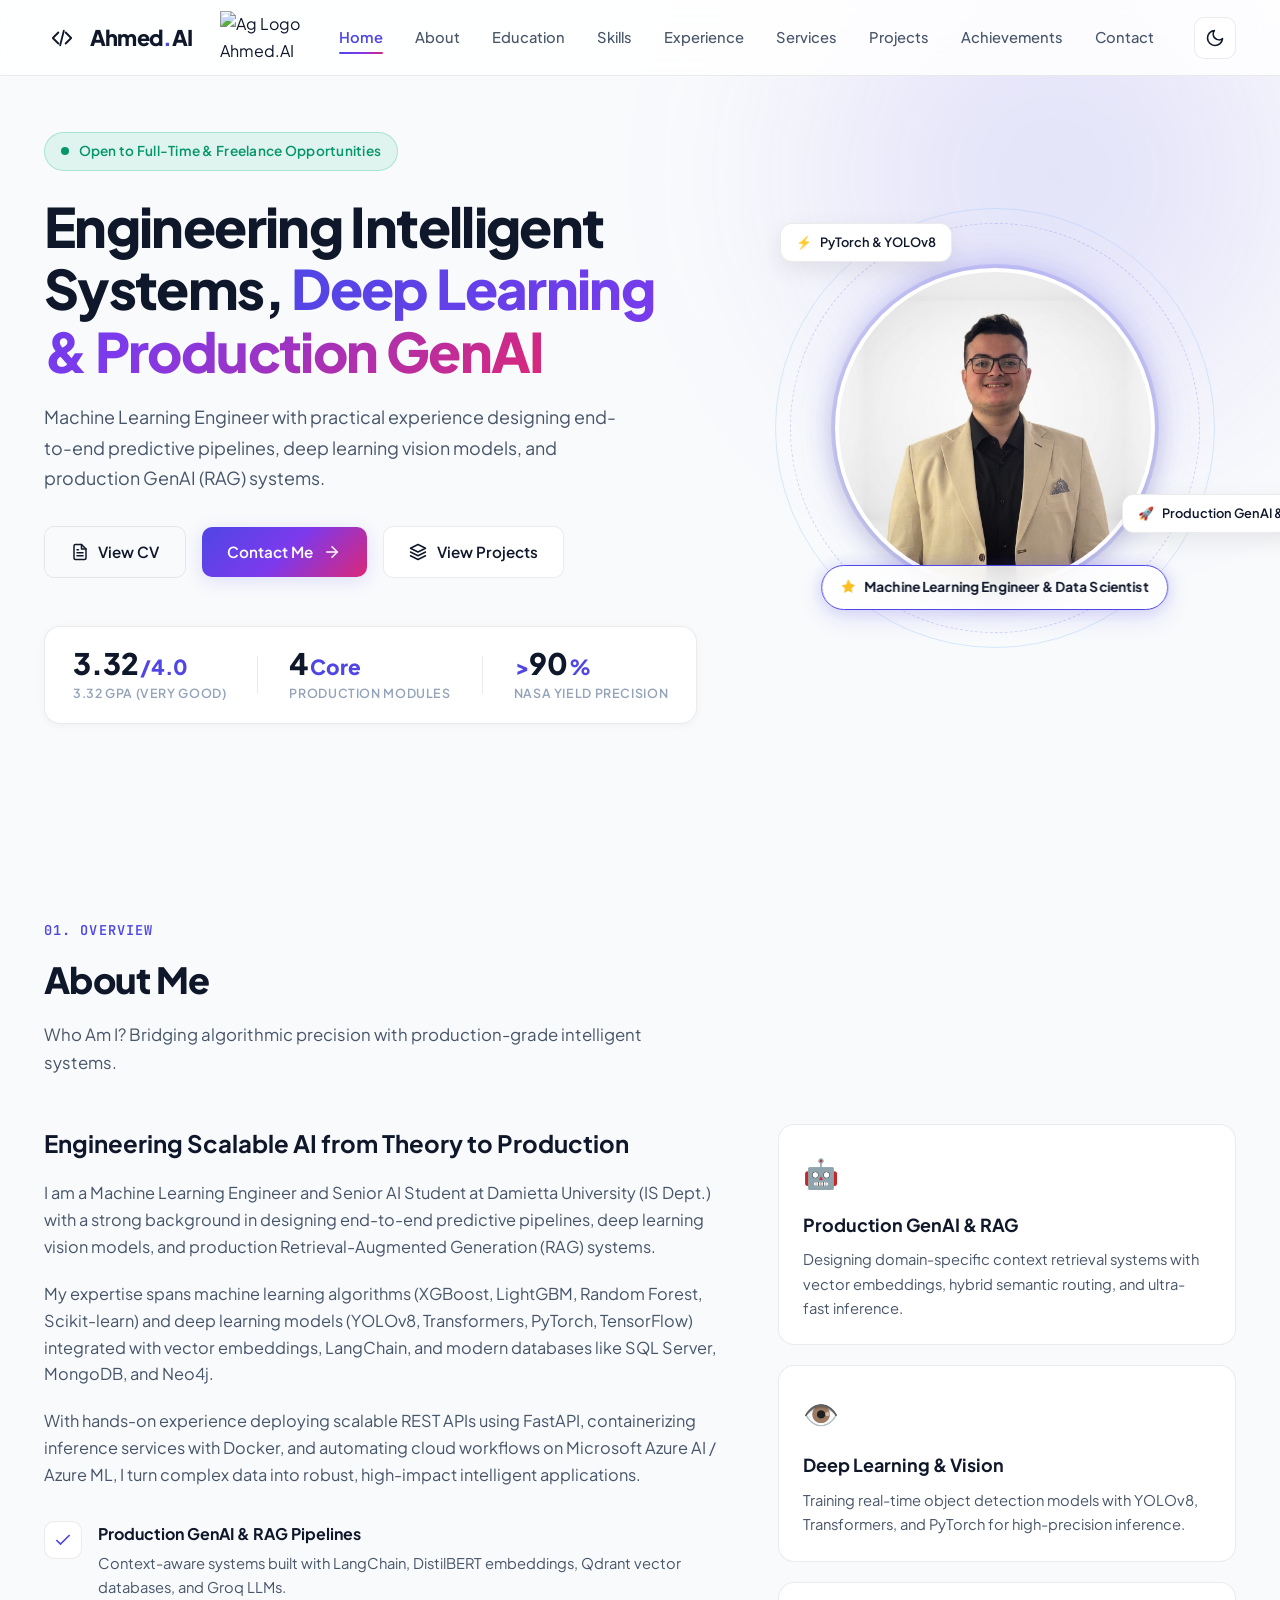
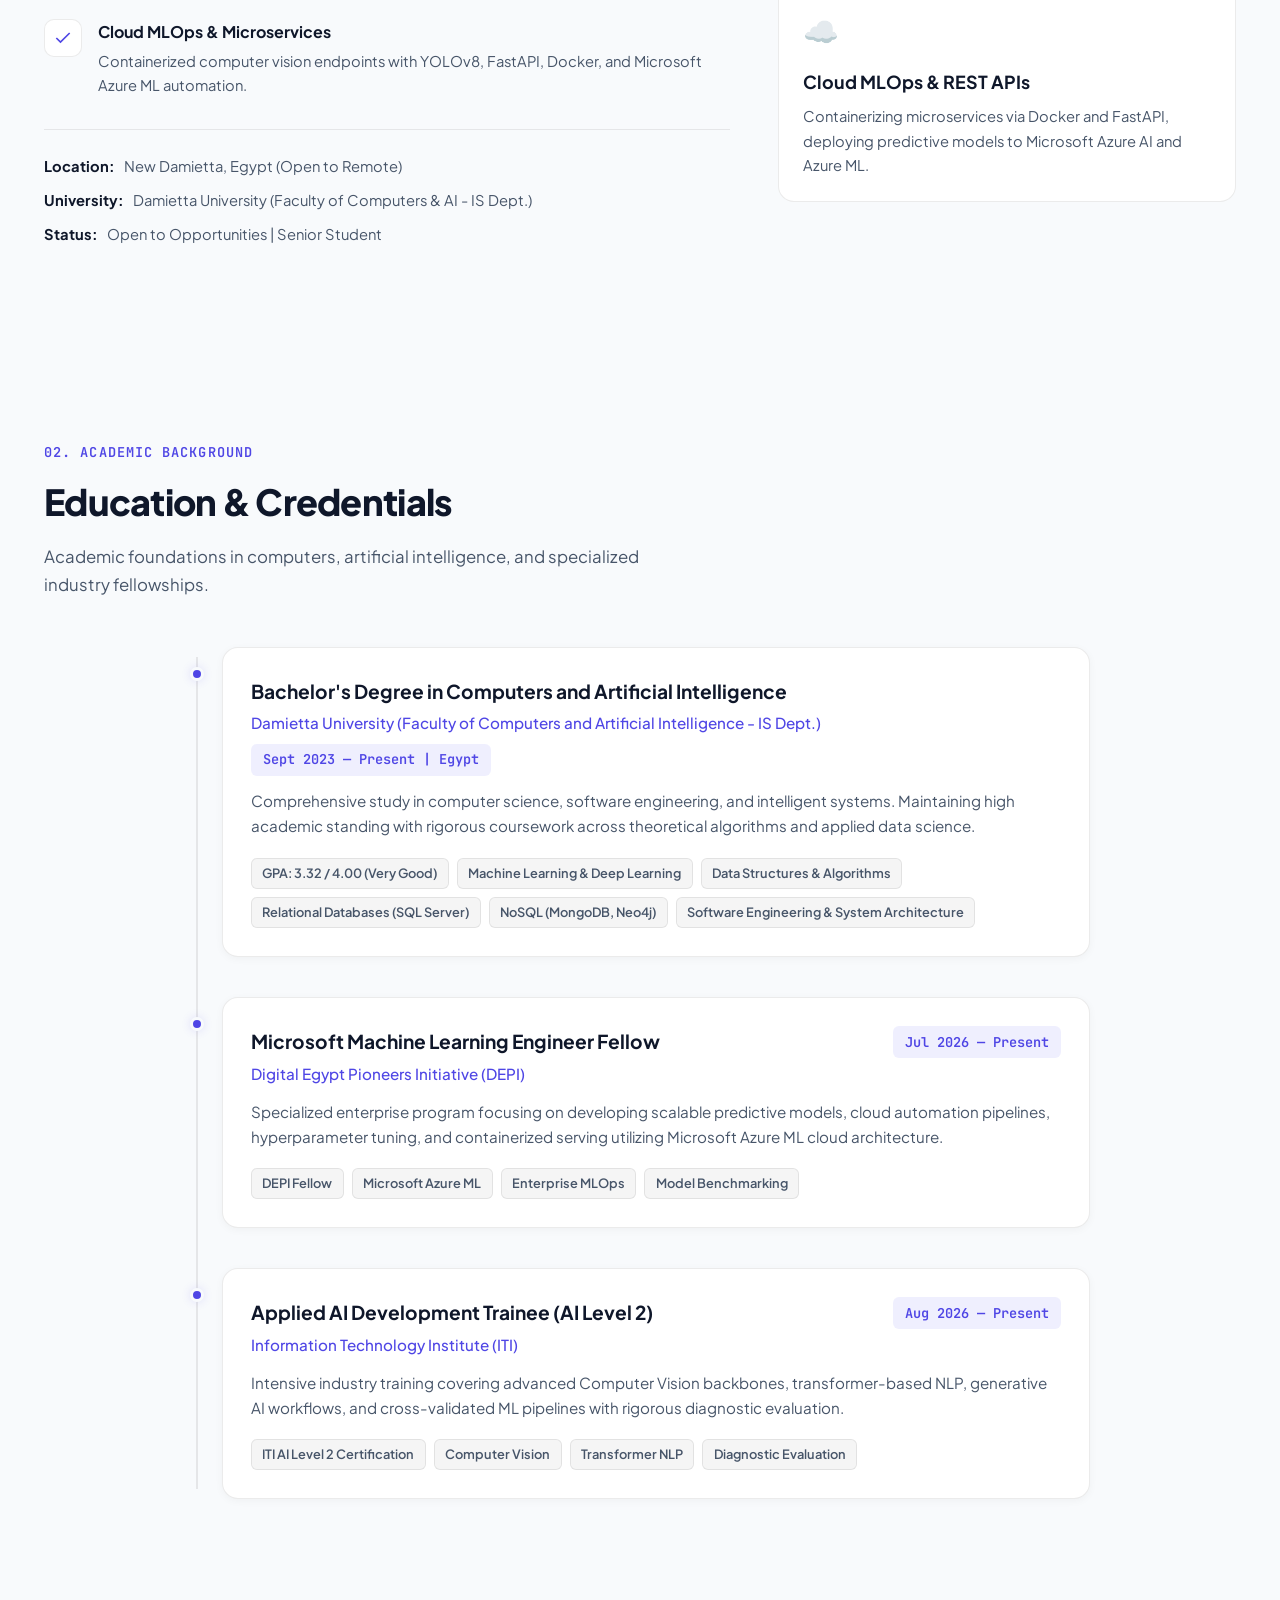
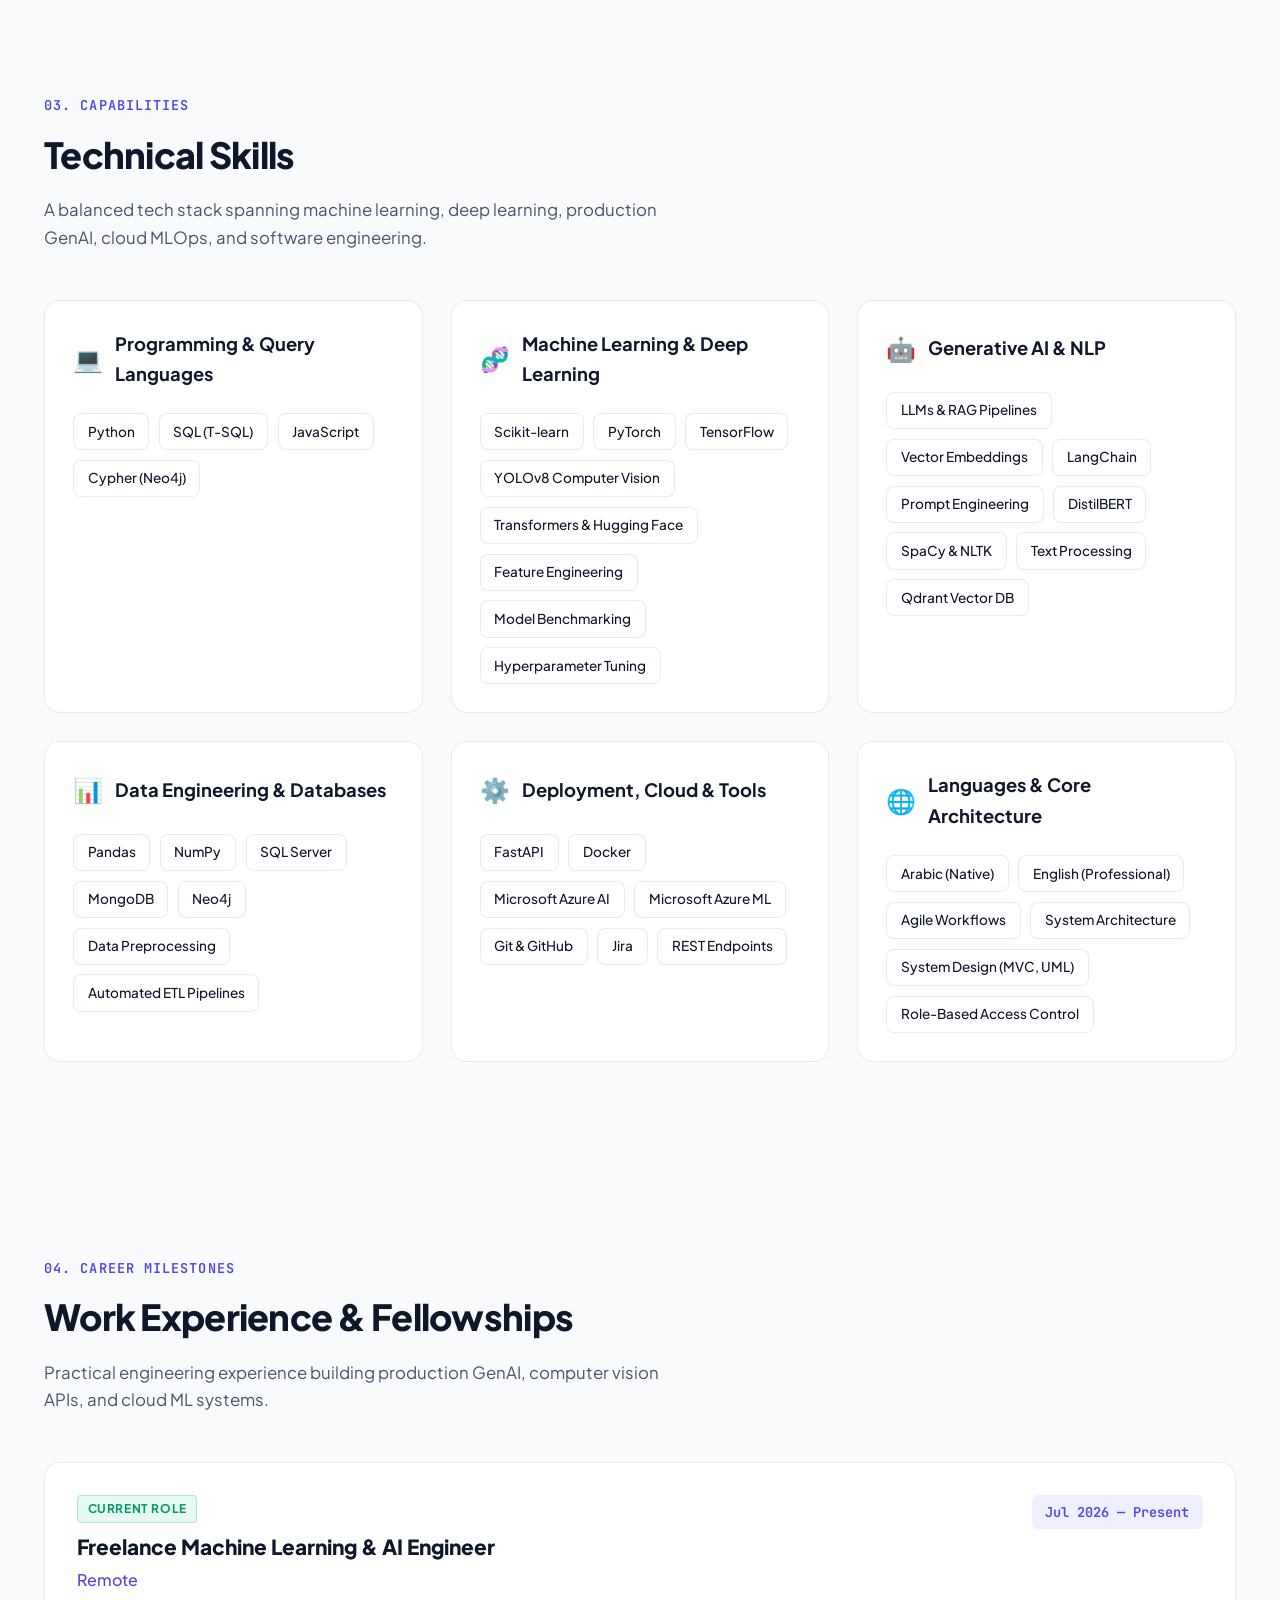
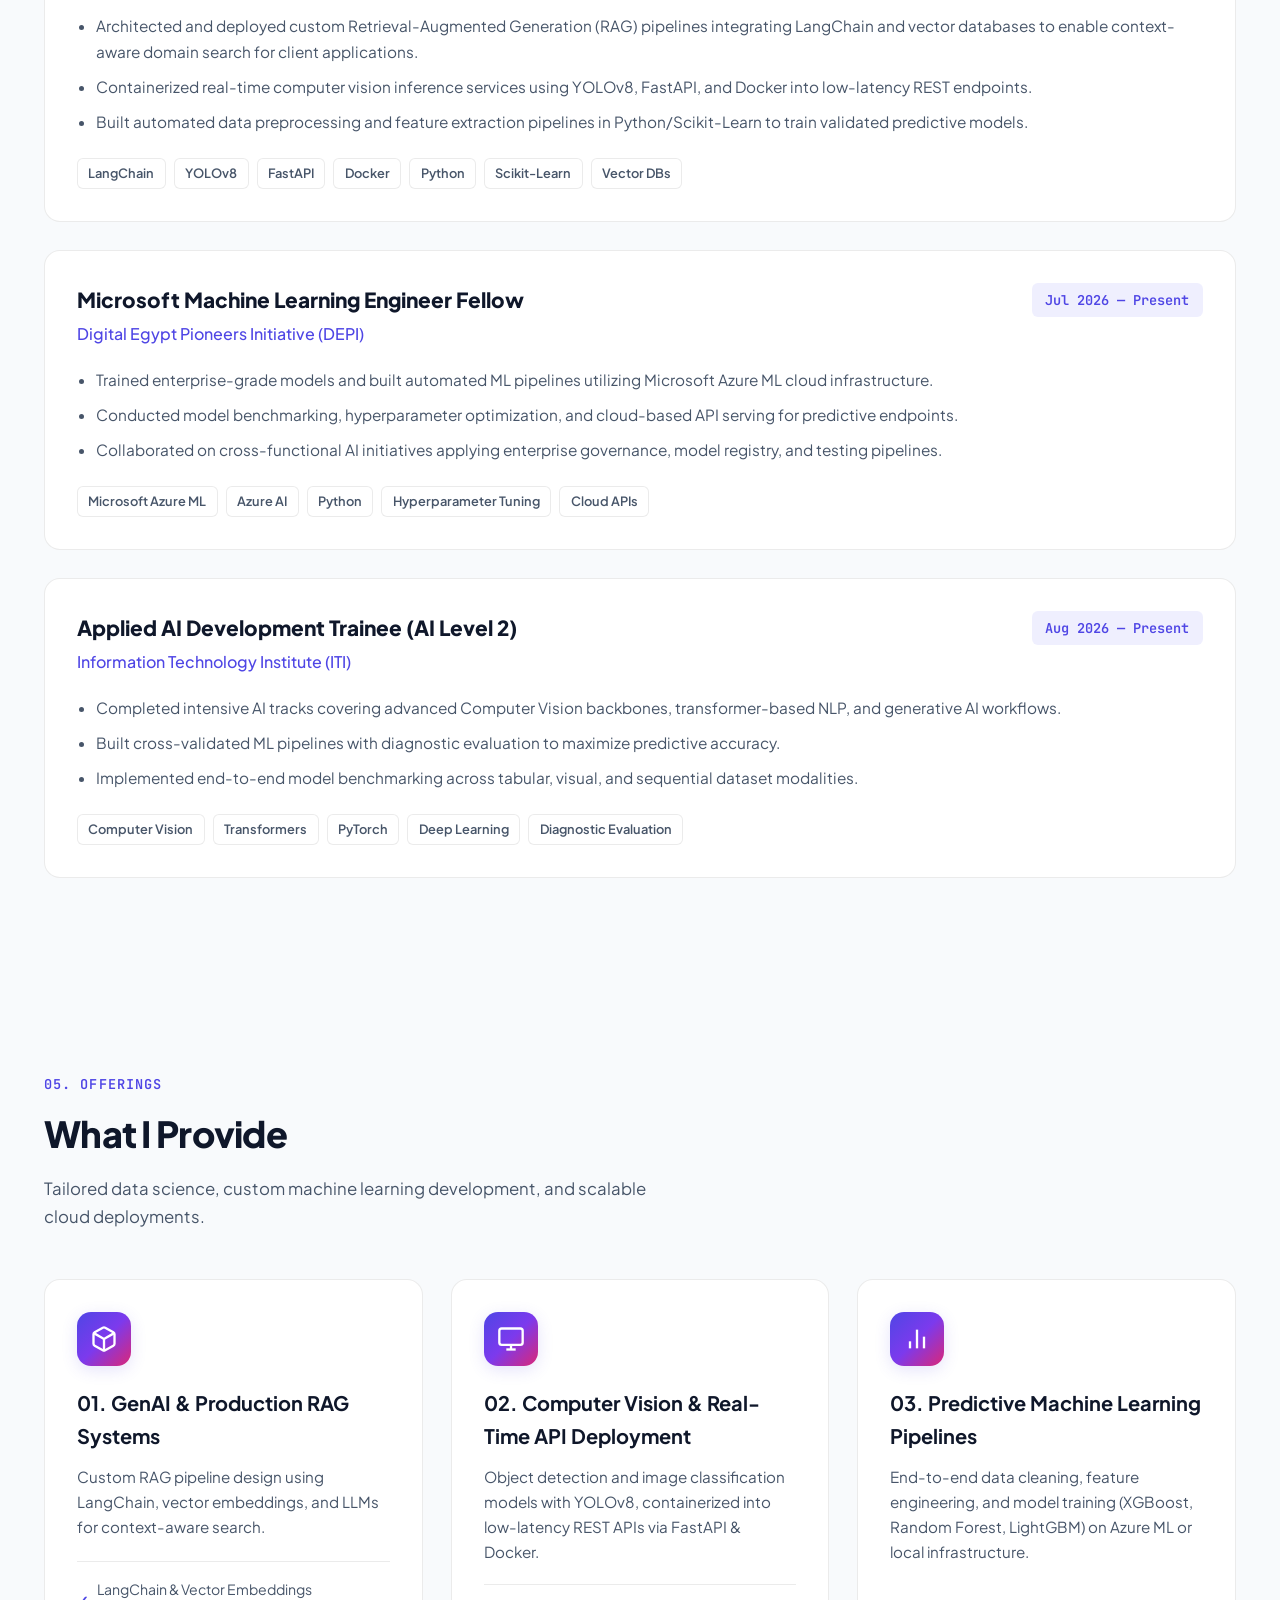
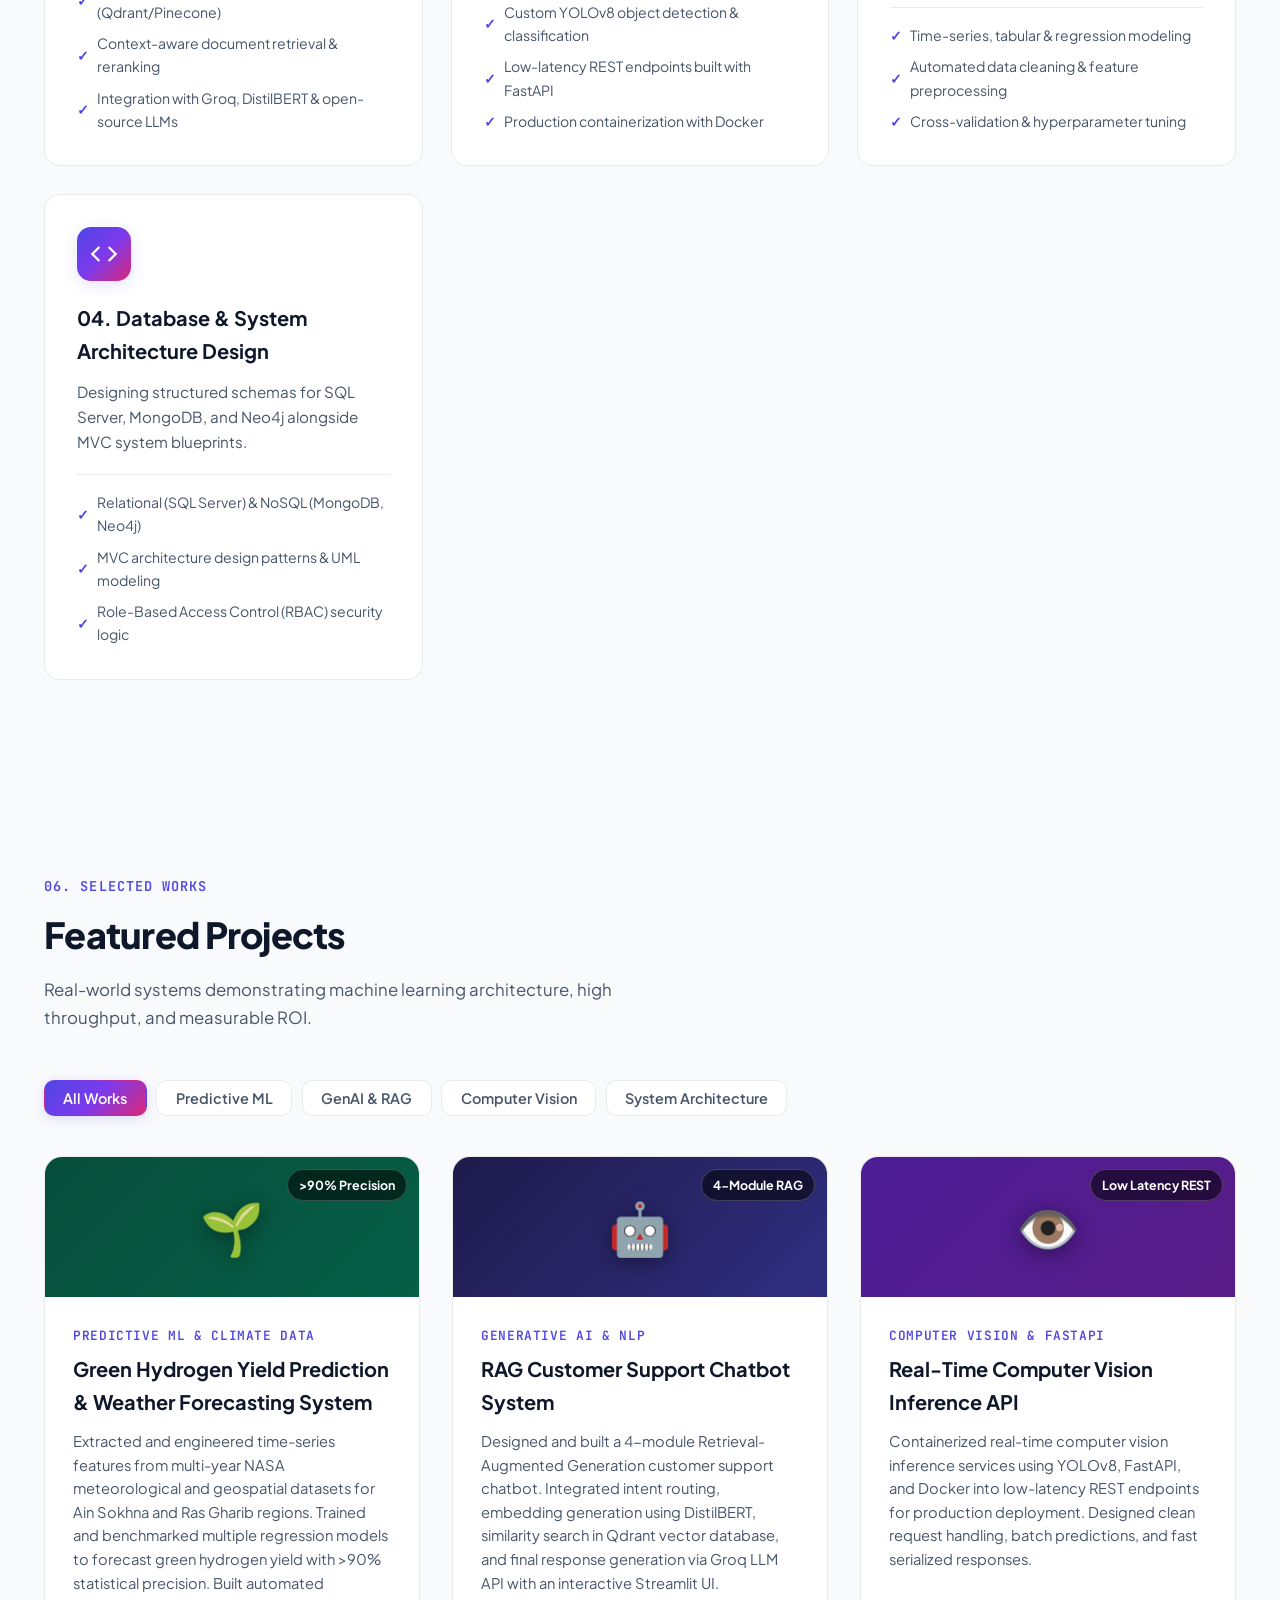
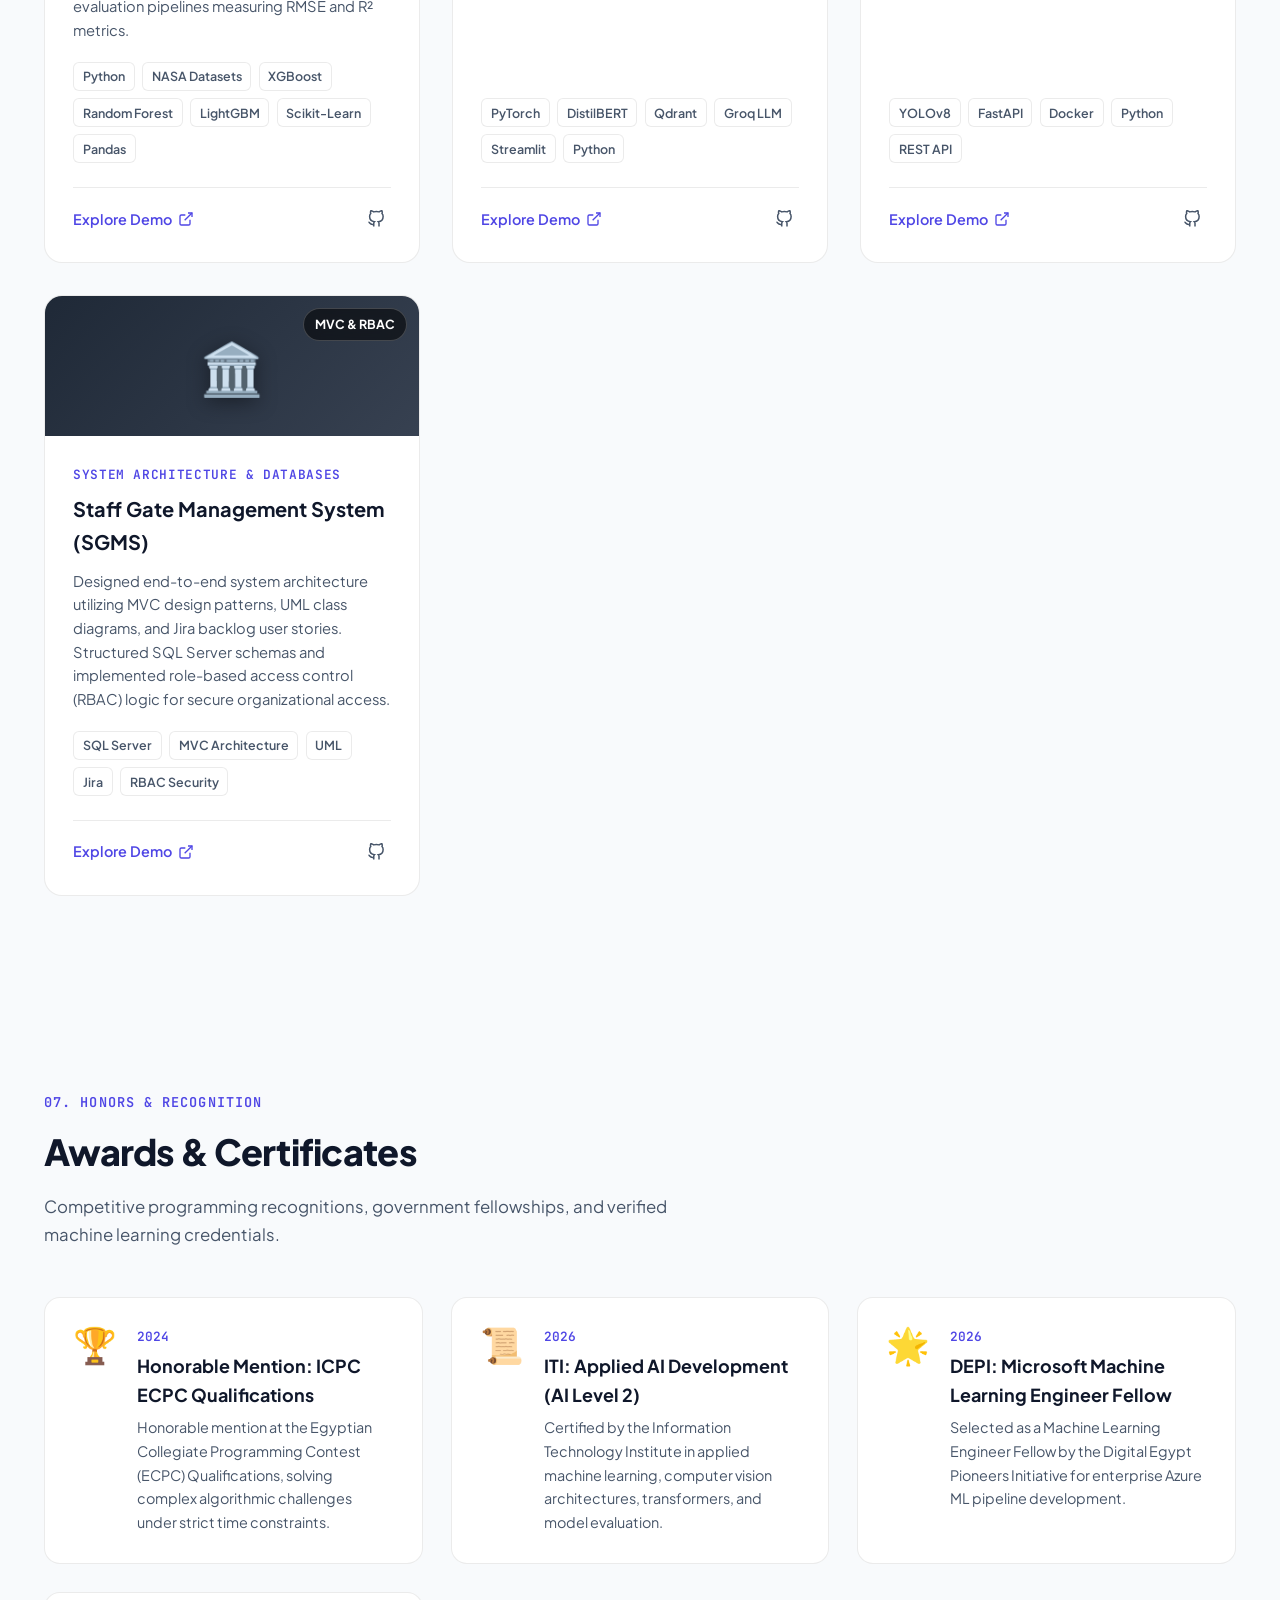
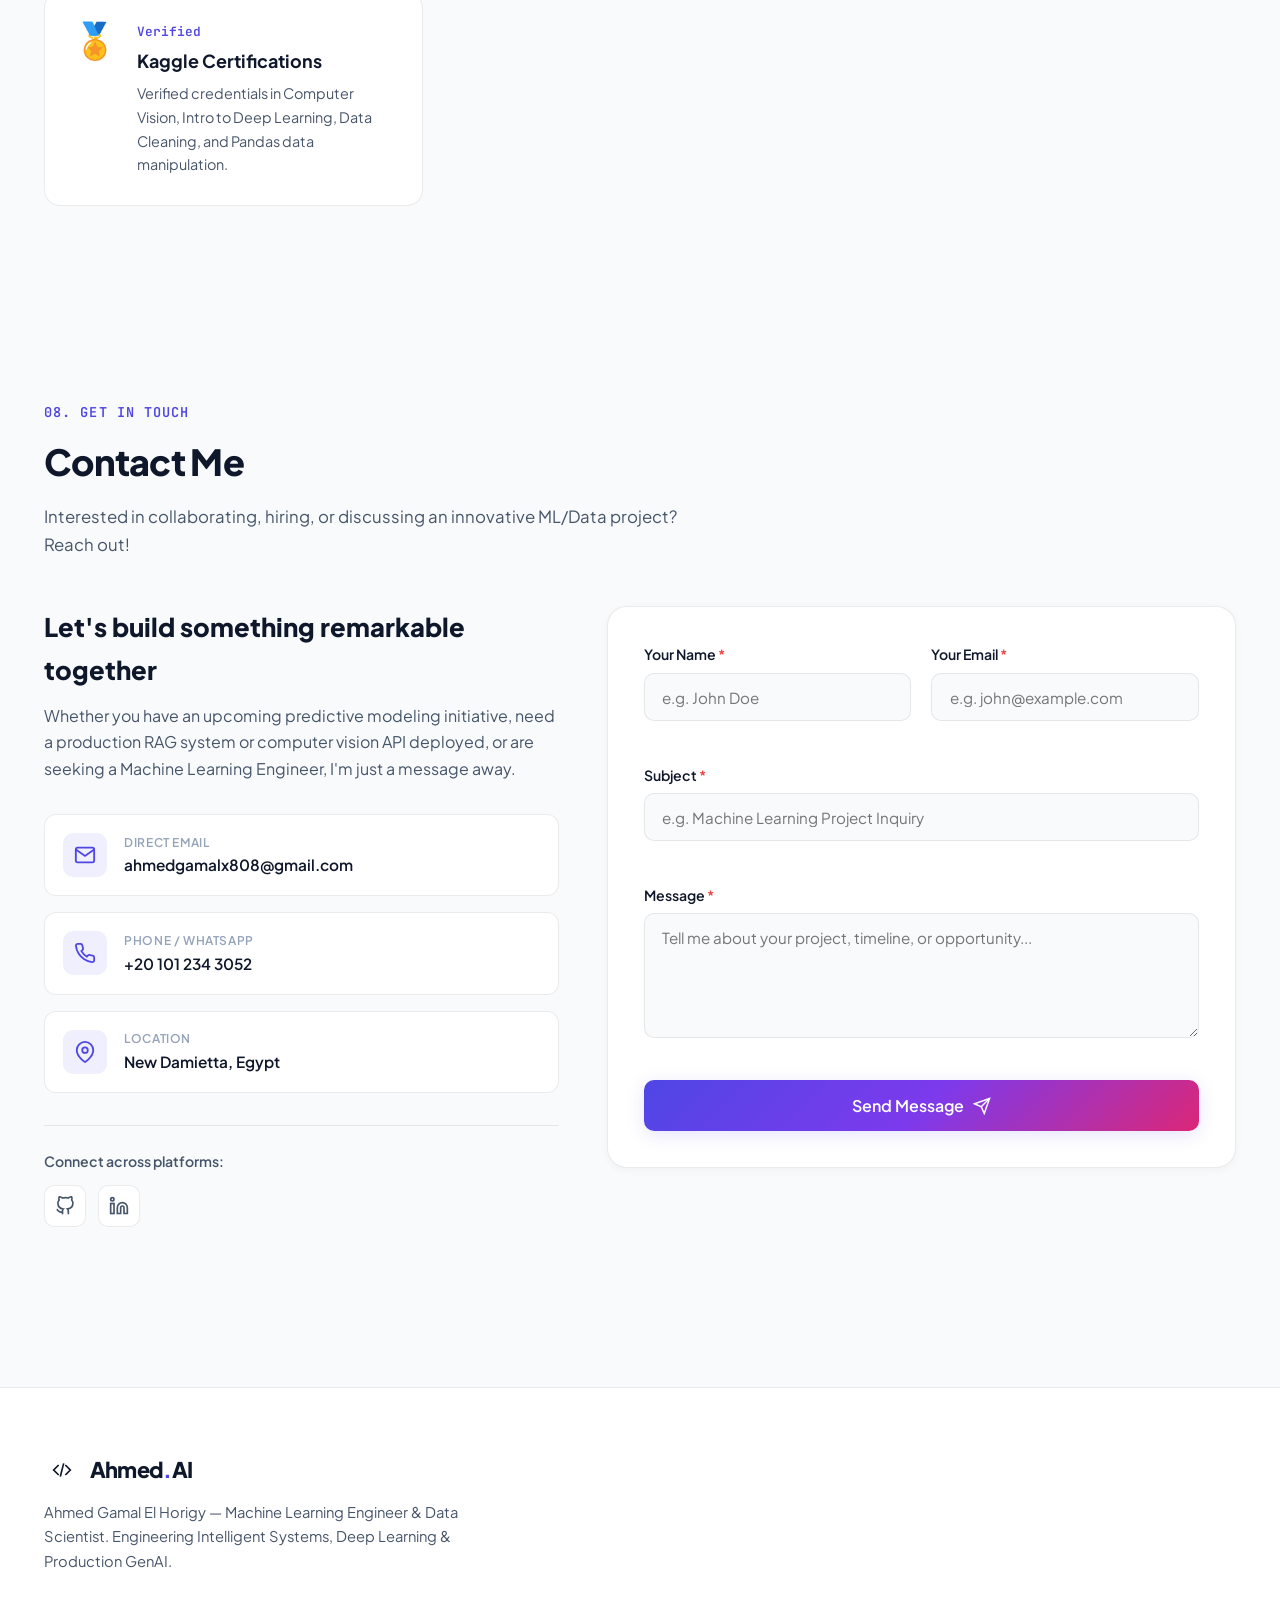
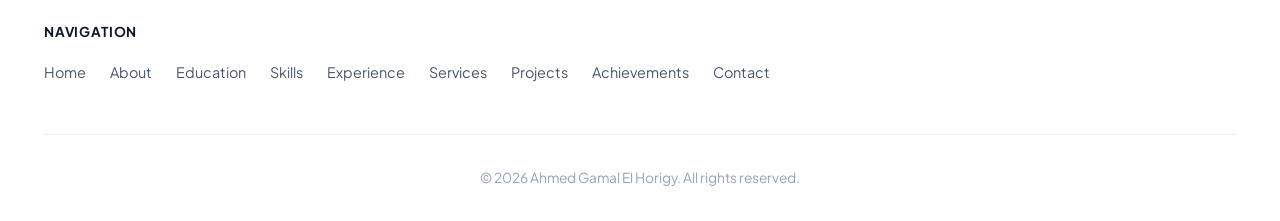
==== commit 4525f911: "updated logo" ====
--- a/index_light.html
+++ b/index_light.html
@@ -1,29 +1,41 @@
 <!DOCTYPE html>
 <html lang="en" data-theme="light">
+
 <head>
   <meta charset="UTF-8">
   <meta name="viewport" content="width=device-width, initial-scale=1.0">
-  <meta name="description" content="Portfolio of Ahmed Gamal El Horigy - Machine Learning Engineer & Data Scientist specializing in Deep Learning, Computer Vision, and Production GenAI (RAG).">
-  <meta name="keywords" content="Ahmed Gamal El Horigy, Machine Learning Engineer, Data Scientist, Generative AI, RAG, Computer Vision, YOLOv8, PyTorch, Azure ML, FastAPI">
+  <meta name="description"
+    content="Portfolio of Ahmed Gamal El Horigy - Machine Learning Engineer & Data Scientist specializing in Deep Learning, Computer Vision, and Production GenAI (RAG).">
+  <meta name="keywords"
+    content="Ahmed Gamal El Horigy, Machine Learning Engineer, Data Scientist, Generative AI, RAG, Computer Vision, YOLOv8, PyTorch, Azure ML, FastAPI">
   <title>Ahmed Gamal El Horigy | Machine Learning Engineer &amp; Data Scientist</title>
   <link rel="preconnect" href="https://fonts.googleapis.com">
   <link rel="preconnect" href="https://fonts.gstatic.com" crossorigin>
-  <link href="https://fonts.googleapis.com/css2?family=Plus+Jakarta+Sans:wght@300;400;500;600;700;800&family=JetBrains+Mono:wght@400;500;600&display=swap" rel="stylesheet">
+  <link
+    href="https://fonts.googleapis.com/css2?family=Plus+Jakarta+Sans:wght@300;400;500;600;700;800&family=JetBrains+Mono:wght@400;500;600&display=swap"
+    rel="stylesheet">
   <link rel="stylesheet" href="style.css">
+  <link rel="icon" type="image/png" href="images/favicon.png">
 </head>
+
 <body>
   <!-- Fixed Top Navigation Header -->
   <header class="header" id="navbar">
     <div class="nav-container">
       <a href="#home" class="brand-logo" aria-label="Ahmed Gamal Portfolio Home">
         <span class="logo-icon">
-          <svg viewBox="0 0 24 24" width="22" height="22" fill="none" stroke="currentColor" stroke-width="2" stroke-linecap="round" stroke-linejoin="round">
+          <svg viewBox="0 0 24 24" width="22" height="22" fill="none" stroke="currentColor" stroke-width="2"
+            stroke-linecap="round" stroke-linejoin="round">
             <polyline points="16 18 22 12 16 6"></polyline>
             <polyline points="8 6 2 12 8 18"></polyline>
             <line x1="14" y1="4" x2="10" y2="20"></line>
           </svg>
         </span>
         <span class="logo-text">Ahmed<span class="accent-dot">.</span>AI</span>
+      </a>
+      <a href="#home" class="nav-brand">
+        <img src="images/logo-icon.png" alt="Ag Logo" class="brand-logo-img">
+        <span>Ahmed.AI</span>
       </a>
 
       <!-- Desktop Navigation Menu -->
@@ -45,7 +57,8 @@
       <div class="nav-actions">
         <button class="theme-toggle-btn" id="themeToggle" aria-label="Toggle dark/light theme" title="Toggle theme">
           <span class="icon-sun">
-            <svg viewBox="0 0 24 24" width="20" height="20" fill="none" stroke="currentColor" stroke-width="2" stroke-linecap="round" stroke-linejoin="round">
+            <svg viewBox="0 0 24 24" width="20" height="20" fill="none" stroke="currentColor" stroke-width="2"
+              stroke-linecap="round" stroke-linejoin="round">
               <circle cx="12" cy="12" r="5"></circle>
               <line x1="12" y1="1" x2="12" y2="3"></line>
               <line x1="12" y1="21" x2="12" y2="23"></line>
@@ -58,7 +71,8 @@
             </svg>
           </span>
           <span class="icon-moon">
-            <svg viewBox="0 0 24 24" width="20" height="20" fill="none" stroke="currentColor" stroke-width="2" stroke-linecap="round" stroke-linejoin="round">
+            <svg viewBox="0 0 24 24" width="20" height="20" fill="none" stroke="currentColor" stroke-width="2"
+              stroke-linecap="round" stroke-linejoin="round">
               <path d="M21 12.79A9 9 0 1 1 11.21 3 7 7 0 0 0 21 12.79z"></path>
             </svg>
           </span>
@@ -93,13 +107,16 @@
 
           <!-- Short Bio Tagline -->
           <p class="hero-tagline">
-            Machine Learning Engineer with practical experience designing end-to-end predictive pipelines, deep learning vision models, and production GenAI (RAG) systems.
+            Machine Learning Engineer with practical experience designing end-to-end predictive pipelines, deep learning
+            vision models, and production GenAI (RAG) systems.
           </p>
 
           <!-- 3 Primary CTA Action Buttons -->
           <div class="hero-actions">
-            <a href="https://drive.google.com/file/d/1XW4Ch27_IBrfKb7YSozJML9A6NPD5pQh/view?usp=sharing" target="_blank" rel="noopener noreferrer" class="btn btn-outline" id="viewCvBtn">
-              <svg viewBox="0 0 24 24" width="18" height="18" fill="none" stroke="currentColor" stroke-width="2" stroke-linecap="round" stroke-linejoin="round">
+            <a href="https://drive.google.com/file/d/1XW4Ch27_IBrfKb7YSozJML9A6NPD5pQh/view?usp=sharing" target="_blank"
+              rel="noopener noreferrer" class="btn btn-outline" id="viewCvBtn">
+              <svg viewBox="0 0 24 24" width="18" height="18" fill="none" stroke="currentColor" stroke-width="2"
+                stroke-linecap="round" stroke-linejoin="round">
                 <path d="M14 2H6a2 2 0 0 0-2 2v16a2 2 0 0 0 2 2h12a2 2 0 0 0 2-2V8z"></path>
                 <polyline points="14 2 14 8 20 8"></polyline>
                 <line x1="16" y1="13" x2="8" y2="13"></line>
@@ -110,13 +127,15 @@
             </a>
             <a href="#contact" class="btn btn-primary">
               <span>Contact Me</span>
-              <svg viewBox="0 0 24 24" width="18" height="18" fill="none" stroke="currentColor" stroke-width="2" stroke-linecap="round" stroke-linejoin="round">
+              <svg viewBox="0 0 24 24" width="18" height="18" fill="none" stroke="currentColor" stroke-width="2"
+                stroke-linecap="round" stroke-linejoin="round">
                 <line x1="5" y1="12" x2="19" y2="12"></line>
                 <polyline points="12 5 19 12 12 19"></polyline>
               </svg>
             </a>
             <a href="#projects" class="btn btn-secondary">
-              <svg viewBox="0 0 24 24" width="18" height="18" fill="none" stroke="currentColor" stroke-width="2" stroke-linecap="round" stroke-linejoin="round">
+              <svg viewBox="0 0 24 24" width="18" height="18" fill="none" stroke="currentColor" stroke-width="2"
+                stroke-linecap="round" stroke-linejoin="round">
                 <polygon points="12 2 2 7 12 12 22 7 12 2"></polygon>
                 <polyline points="2 17 12 22 22 17"></polyline>
                 <polyline points="2 12 12 17 22 12"></polyline>
@@ -128,17 +147,20 @@
           <!-- Key Metric Counter Banner -->
           <div class="hero-metrics-banner">
             <div class="metric-card">
-              <div class="metric-number"><span class="counter" data-target="3.32">0.00</span><span class="plus">/4.0</span></div>
+              <div class="metric-number"><span class="counter" data-target="3.32">0.00</span><span
+                  class="plus">/4.0</span></div>
               <div class="metric-label">3.32 GPA (Very Good)</div>
             </div>
             <div class="metric-divider"></div>
             <div class="metric-card">
-              <div class="metric-number"><span class="counter" data-target="4">0</span><span class="plus"> Core</span></div>
+              <div class="metric-number"><span class="counter" data-target="4">0</span><span class="plus"> Core</span>
+              </div>
               <div class="metric-label">Production Modules</div>
             </div>
             <div class="metric-divider"></div>
             <div class="metric-card">
-              <div class="metric-number"><span class="plus">&gt;</span><span class="counter" data-target="90">0</span><span class="percent">%</span></div>
+              <div class="metric-number"><span class="plus">&gt;</span><span class="counter"
+                  data-target="90">0</span><span class="percent">%</span></div>
               <div class="metric-label">NASA Yield Precision</div>
             </div>
           </div>
@@ -149,9 +171,10 @@
           <div class="profile-card-wrapper">
             <div class="halo-ring halo-ring-1"></div>
             <div class="halo-ring halo-ring-2"></div>
-            
+
             <div class="circular-profile-card">
-              <img src="images/profile.jpg" alt="Ahmed Gamal El Horigy - Machine Learning Engineer &amp; Data Scientist" class="profile-photo" loading="eager">
+              <img src="images/profile.jpg" alt="Ahmed Gamal El Horigy - Machine Learning Engineer &amp; Data Scientist"
+                class="profile-photo" loading="eager">
               <div class="profile-mesh-overlay"></div>
             </div>
 
@@ -159,7 +182,8 @@
             <div class="glowing-badge-overlay">
               <div class="badge-sparkle">
                 <svg viewBox="0 0 24 24" width="16" height="16" fill="currentColor">
-                  <path d="M12 0l3.09 6.26L22 9.27l-5 4.87 1.18 6.88L12 17.77l-6.18 3.25L7 14.14 2 9.27l6.91-1.01L12 0z"/>
+                  <path
+                    d="M12 0l3.09 6.26L22 9.27l-5 4.87 1.18 6.88L12 17.77l-6.18 3.25L7 14.14 2 9.27l6.91-1.01L12 0z" />
                 </svg>
               </div>
               <span class="badge-title-text">Machine Learning Engineer &amp; Data Scientist</span>
@@ -185,20 +209,27 @@
         <div class="section-header">
           <div class="section-tag">01. Overview</div>
           <h2 class="section-title">About Me</h2>
-          <p class="section-subtitle">Who Am I? Bridging algorithmic precision with production-grade intelligent systems.</p>
+          <p class="section-subtitle">Who Am I? Bridging algorithmic precision with production-grade intelligent
+            systems.</p>
         </div>
 
         <div class="about-grid">
           <div class="about-narrative">
             <h3 class="narrative-heading">Engineering Scalable AI from Theory to Production</h3>
             <p>
-              I am a Machine Learning Engineer and Senior AI Student at Damietta University (IS Dept.) with a strong background in designing end-to-end predictive pipelines, deep learning vision models, and production Retrieval-Augmented Generation (RAG) systems.
+              I am a Machine Learning Engineer and Senior AI Student at Damietta University (IS Dept.) with a strong
+              background in designing end-to-end predictive pipelines, deep learning vision models, and production
+              Retrieval-Augmented Generation (RAG) systems.
             </p>
             <p>
-              My expertise spans machine learning algorithms (XGBoost, LightGBM, Random Forest, Scikit-learn) and deep learning models (YOLOv8, Transformers, PyTorch, TensorFlow) integrated with vector embeddings, LangChain, and modern databases like SQL Server, MongoDB, and Neo4j.
+              My expertise spans machine learning algorithms (XGBoost, LightGBM, Random Forest, Scikit-learn) and deep
+              learning models (YOLOv8, Transformers, PyTorch, TensorFlow) integrated with vector embeddings, LangChain,
+              and modern databases like SQL Server, MongoDB, and Neo4j.
             </p>
             <p>
-              With hands-on experience deploying scalable REST APIs using FastAPI, containerizing inference services with Docker, and automating cloud workflows on Microsoft Azure AI / Azure ML, I turn complex data into robust, high-impact intelligent applications.
+              With hands-on experience deploying scalable REST APIs using FastAPI, containerizing inference services
+              with Docker, and automating cloud workflows on Microsoft Azure AI / Azure ML, I turn complex data into
+              robust, high-impact intelligent applications.
             </p>
 
             <div class="about-key-highlights">
@@ -210,7 +241,8 @@
                 </div>
                 <div>
                   <strong>Production GenAI &amp; RAG Pipelines</strong>
-                  <p>Context-aware systems built with LangChain, DistilBERT embeddings, Qdrant vector databases, and Groq LLMs.</p>
+                  <p>Context-aware systems built with LangChain, DistilBERT embeddings, Qdrant vector databases, and
+                    Groq LLMs.</p>
                 </div>
               </div>
               <div class="highlight-item">
@@ -221,15 +253,19 @@
                 </div>
                 <div>
                   <strong>Cloud MLOps &amp; Microservices</strong>
-                  <p>Containerized computer vision endpoints with YOLOv8, FastAPI, Docker, and Microsoft Azure ML automation.</p>
+                  <p>Containerized computer vision endpoints with YOLOv8, FastAPI, Docker, and Microsoft Azure ML
+                    automation.</p>
                 </div>
               </div>
             </div>
 
             <div class="about-meta-row">
-              <div class="meta-item"><span class="meta-label">Location:</span> New Damietta, Egypt (Open to Remote)</div>
-              <div class="meta-item"><span class="meta-label">University:</span> Damietta University (Faculty of Computers &amp; AI - IS Dept.)</div>
-              <div class="meta-item"><span class="meta-label">Status:</span> Open to Opportunities | Senior Student</div>
+              <div class="meta-item"><span class="meta-label">Location:</span> New Damietta, Egypt (Open to Remote)
+              </div>
+              <div class="meta-item"><span class="meta-label">University:</span> Damietta University (Faculty of
+                Computers &amp; AI - IS Dept.)</div>
+              <div class="meta-item"><span class="meta-label">Status:</span> Open to Opportunities | Senior Student
+              </div>
             </div>
           </div>
 
@@ -237,17 +273,20 @@
             <div class="feature-card">
               <div class="feature-card-icon">🤖</div>
               <h4>Production GenAI &amp; RAG</h4>
-              <p>Designing domain-specific context retrieval systems with vector embeddings, hybrid semantic routing, and ultra-fast inference.</p>
+              <p>Designing domain-specific context retrieval systems with vector embeddings, hybrid semantic routing,
+                and ultra-fast inference.</p>
             </div>
             <div class="feature-card">
               <div class="feature-card-icon">👁️</div>
               <h4>Deep Learning &amp; Vision</h4>
-              <p>Training real-time object detection models with YOLOv8, Transformers, and PyTorch for high-precision inference.</p>
+              <p>Training real-time object detection models with YOLOv8, Transformers, and PyTorch for high-precision
+                inference.</p>
             </div>
             <div class="feature-card">
               <div class="feature-card-icon">☁️</div>
               <h4>Cloud MLOps &amp; REST APIs</h4>
-              <p>Containerizing microservices via Docker and FastAPI, deploying predictive models to Microsoft Azure AI and Azure ML.</p>
+              <p>Containerizing microservices via Docker and FastAPI, deploying predictive models to Microsoft Azure AI
+                and Azure ML.</p>
             </div>
           </div>
         </div>
@@ -260,7 +299,8 @@
         <div class="section-header">
           <div class="section-tag">02. Academic Background</div>
           <h2 class="section-title">Education &amp; Credentials</h2>
-          <p class="section-subtitle">Academic foundations in computers, artificial intelligence, and specialized industry fellowships.</p>
+          <p class="section-subtitle">Academic foundations in computers, artificial intelligence, and specialized
+            industry fellowships.</p>
         </div>
 
         <div class="timeline">
@@ -271,12 +311,14 @@
               <div class="timeline-header">
                 <div>
                   <h3 class="degree-title">Bachelor's Degree in Computers and Artificial Intelligence</h3>
-                  <h4 class="institution-name">Damietta University (Faculty of Computers and Artificial Intelligence - IS Dept.)</h4>
+                  <h4 class="institution-name">Damietta University (Faculty of Computers and Artificial Intelligence -
+                    IS Dept.)</h4>
                 </div>
                 <span class="timeline-date">Sept 2023 — Present | Egypt</span>
               </div>
               <p class="timeline-description">
-                Comprehensive study in computer science, software engineering, and intelligent systems. Maintaining high academic standing with rigorous coursework across theoretical algorithms and applied data science.
+                Comprehensive study in computer science, software engineering, and intelligent systems. Maintaining high
+                academic standing with rigorous coursework across theoretical algorithms and applied data science.
               </p>
               <div class="timeline-tags">
                 <span class="tag">GPA: 3.32 / 4.00 (Very Good)</span>
@@ -301,7 +343,9 @@
                 <span class="timeline-date">Jul 2026 — Present</span>
               </div>
               <p class="timeline-description">
-                Specialized enterprise program focusing on developing scalable predictive models, cloud automation pipelines, hyperparameter tuning, and containerized serving utilizing Microsoft Azure ML cloud architecture.
+                Specialized enterprise program focusing on developing scalable predictive models, cloud automation
+                pipelines, hyperparameter tuning, and containerized serving utilizing Microsoft Azure ML cloud
+                architecture.
               </p>
               <div class="timeline-tags">
                 <span class="tag">DEPI Fellow</span>
@@ -324,7 +368,8 @@
                 <span class="timeline-date">Aug 2026 — Present</span>
               </div>
               <p class="timeline-description">
-                Intensive industry training covering advanced Computer Vision backbones, transformer-based NLP, generative AI workflows, and cross-validated ML pipelines with rigorous diagnostic evaluation.
+                Intensive industry training covering advanced Computer Vision backbones, transformer-based NLP,
+                generative AI workflows, and cross-validated ML pipelines with rigorous diagnostic evaluation.
               </p>
               <div class="timeline-tags">
                 <span class="tag">ITI AI Level 2 Certification</span>
@@ -344,7 +389,8 @@
         <div class="section-header">
           <div class="section-tag">03. Capabilities</div>
           <h2 class="section-title">Technical Skills</h2>
-          <p class="section-subtitle">A balanced tech stack spanning machine learning, deep learning, production GenAI, cloud MLOps, and software engineering.</p>
+          <p class="section-subtitle">A balanced tech stack spanning machine learning, deep learning, production GenAI,
+            cloud MLOps, and software engineering.</p>
         </div>
 
         <div class="skills-grid">
@@ -457,7 +503,8 @@
         <div class="section-header">
           <div class="section-tag">04. Career Milestones</div>
           <h2 class="section-title">Work Experience &amp; Fellowships</h2>
-          <p class="section-subtitle">Practical engineering experience building production GenAI, computer vision APIs, and cloud ML systems.</p>
+          <p class="section-subtitle">Practical engineering experience building production GenAI, computer vision APIs,
+            and cloud ML systems.</p>
         </div>
 
         <div class="experience-list">
@@ -472,9 +519,12 @@
               <span class="exp-duration">Jul 2026 — Present</span>
             </div>
             <ul class="exp-points">
-              <li>Architected and deployed custom Retrieval-Augmented Generation (RAG) pipelines integrating LangChain and vector databases to enable context-aware domain search for client applications.</li>
-              <li>Containerized real-time computer vision inference services using YOLOv8, FastAPI, and Docker into low-latency REST endpoints.</li>
-              <li>Built automated data preprocessing and feature extraction pipelines in Python/Scikit-Learn to train validated predictive models.</li>
+              <li>Architected and deployed custom Retrieval-Augmented Generation (RAG) pipelines integrating LangChain
+                and vector databases to enable context-aware domain search for client applications.</li>
+              <li>Containerized real-time computer vision inference services using YOLOv8, FastAPI, and Docker into
+                low-latency REST endpoints.</li>
+              <li>Built automated data preprocessing and feature extraction pipelines in Python/Scikit-Learn to train
+                validated predictive models.</li>
             </ul>
             <div class="exp-tech-stack">
               <span>LangChain</span>
@@ -497,9 +547,12 @@
               <span class="exp-duration">Jul 2026 — Present</span>
             </div>
             <ul class="exp-points">
-              <li>Trained enterprise-grade models and built automated ML pipelines utilizing Microsoft Azure ML cloud infrastructure.</li>
-              <li>Conducted model benchmarking, hyperparameter optimization, and cloud-based API serving for predictive endpoints.</li>
-              <li>Collaborated on cross-functional AI initiatives applying enterprise governance, model registry, and testing pipelines.</li>
+              <li>Trained enterprise-grade models and built automated ML pipelines utilizing Microsoft Azure ML cloud
+                infrastructure.</li>
+              <li>Conducted model benchmarking, hyperparameter optimization, and cloud-based API serving for predictive
+                endpoints.</li>
+              <li>Collaborated on cross-functional AI initiatives applying enterprise governance, model registry, and
+                testing pipelines.</li>
             </ul>
             <div class="exp-tech-stack">
               <span>Microsoft Azure ML</span>
@@ -520,9 +573,11 @@
               <span class="exp-duration">Aug 2026 — Present</span>
             </div>
             <ul class="exp-points">
-              <li>Completed intensive AI tracks covering advanced Computer Vision backbones, transformer-based NLP, and generative AI workflows.</li>
+              <li>Completed intensive AI tracks covering advanced Computer Vision backbones, transformer-based NLP, and
+                generative AI workflows.</li>
               <li>Built cross-validated ML pipelines with diagnostic evaluation to maximize predictive accuracy.</li>
-              <li>Implemented end-to-end model benchmarking across tabular, visual, and sequential dataset modalities.</li>
+              <li>Implemented end-to-end model benchmarking across tabular, visual, and sequential dataset modalities.
+              </li>
             </ul>
             <div class="exp-tech-stack">
               <span>Computer Vision</span>
@@ -542,7 +597,8 @@
         <div class="section-header">
           <div class="section-tag">05. Offerings</div>
           <h2 class="section-title">What I Provide</h2>
-          <p class="section-subtitle">Tailored data science, custom machine learning development, and scalable cloud deployments.</p>
+          <p class="section-subtitle">Tailored data science, custom machine learning development, and scalable cloud
+            deployments.</p>
         </div>
 
         <div class="services-grid">
@@ -550,13 +606,16 @@
           <div class="service-card">
             <div class="service-icon-box">
               <svg viewBox="0 0 24 24" width="28" height="28" fill="none" stroke="currentColor" stroke-width="2">
-                <path d="M21 16V8a2 2 0 0 0-1-1.73l-7-4a2 2 0 0 0-2 0l-7 4A2 2 0 0 0 3 8v8a2 2 0 0 0 1 1.73l7 4a2 2 0 0 0 2 0l7-4A2 2 0 0 0 21 16z"></path>
+                <path
+                  d="M21 16V8a2 2 0 0 0-1-1.73l-7-4a2 2 0 0 0-2 0l-7 4A2 2 0 0 0 3 8v8a2 2 0 0 0 1 1.73l7 4a2 2 0 0 0 2 0l7-4A2 2 0 0 0 21 16z">
+                </path>
                 <polyline points="3.27 6.96 12 12.01 20.73 6.96"></polyline>
                 <line x1="12" y1="22.08" x2="12" y2="12"></line>
               </svg>
             </div>
             <h3 class="service-title">01. GenAI &amp; Production RAG Systems</h3>
-            <p class="service-desc">Custom RAG pipeline design using LangChain, vector embeddings, and LLMs for context-aware search.</p>
+            <p class="service-desc">Custom RAG pipeline design using LangChain, vector embeddings, and LLMs for
+              context-aware search.</p>
             <ul class="service-checklist">
               <li>LangChain &amp; Vector Embeddings (Qdrant/Pinecone)</li>
               <li>Context-aware document retrieval &amp; reranking</li>
@@ -574,7 +633,8 @@
               </svg>
             </div>
             <h3 class="service-title">02. Computer Vision &amp; Real-Time API Deployment</h3>
-            <p class="service-desc">Object detection and image classification models with YOLOv8, containerized into low-latency REST APIs via FastAPI &amp; Docker.</p>
+            <p class="service-desc">Object detection and image classification models with YOLOv8, containerized into
+              low-latency REST APIs via FastAPI &amp; Docker.</p>
             <ul class="service-checklist">
               <li>Custom YOLOv8 object detection &amp; classification</li>
               <li>Low-latency REST endpoints built with FastAPI</li>
@@ -592,7 +652,8 @@
               </svg>
             </div>
             <h3 class="service-title">03. Predictive Machine Learning Pipelines</h3>
-            <p class="service-desc">End-to-end data cleaning, feature engineering, and model training (XGBoost, Random Forest, LightGBM) on Azure ML or local infrastructure.</p>
+            <p class="service-desc">End-to-end data cleaning, feature engineering, and model training (XGBoost, Random
+              Forest, LightGBM) on Azure ML or local infrastructure.</p>
             <ul class="service-checklist">
               <li>Time-series, tabular &amp; regression modeling</li>
               <li>Automated data cleaning &amp; feature preprocessing</li>
@@ -609,7 +670,8 @@
               </svg>
             </div>
             <h3 class="service-title">04. Database &amp; System Architecture Design</h3>
-            <p class="service-desc">Designing structured schemas for SQL Server, MongoDB, and Neo4j alongside MVC system blueprints.</p>
+            <p class="service-desc">Designing structured schemas for SQL Server, MongoDB, and Neo4j alongside MVC system
+              blueprints.</p>
             <ul class="service-checklist">
               <li>Relational (SQL Server) &amp; NoSQL (MongoDB, Neo4j)</li>
               <li>MVC architecture design patterns &amp; UML modeling</li>
@@ -626,7 +688,8 @@
         <div class="section-header">
           <div class="section-tag">06. Selected Works</div>
           <h2 class="section-title">Featured Projects</h2>
-          <p class="section-subtitle">Real-world systems demonstrating machine learning architecture, high throughput, and measurable ROI.</p>
+          <p class="section-subtitle">Real-world systems demonstrating machine learning architecture, high throughput,
+            and measurable ROI.</p>
         </div>
 
         <!-- Filter Tabs -->
@@ -650,7 +713,10 @@
               <div class="project-category">Predictive ML &amp; Climate Data</div>
               <h3 class="project-title">Green Hydrogen Yield Prediction &amp; Weather Forecasting System</h3>
               <p class="project-description">
-                Extracted and engineered time-series features from multi-year NASA meteorological and geospatial datasets for Ain Sokhna and Ras Gharib regions. Trained and benchmarked multiple regression models to forecast green hydrogen yield with &gt;90% statistical precision. Built automated evaluation pipelines measuring RMSE and R² metrics.
+                Extracted and engineered time-series features from multi-year NASA meteorological and geospatial
+                datasets for Ain Sokhna and Ras Gharib regions. Trained and benchmarked multiple regression models to
+                forecast green hydrogen yield with &gt;90% statistical precision. Built automated evaluation pipelines
+                measuring RMSE and R² metrics.
               </p>
               <div class="project-tech-tags">
                 <span>Python</span>
@@ -664,10 +730,19 @@
               <div class="project-links">
                 <a href="#contact" class="project-link">
                   <span>Explore Demo</span>
-                  <svg viewBox="0 0 24 24" width="16" height="16" fill="none" stroke="currentColor" stroke-width="2"><path d="M18 13v6a2 2 0 0 1-2 2H5a2 2 0 0 1-2-2V8a2 2 0 0 1 2-2h6"></path><polyline points="15 3 21 3 21 9"></polyline><line x1="10" y1="14" x2="21" y2="3"></line></svg>
+                  <svg viewBox="0 0 24 24" width="16" height="16" fill="none" stroke="currentColor" stroke-width="2">
+                    <path d="M18 13v6a2 2 0 0 1-2 2H5a2 2 0 0 1-2-2V8a2 2 0 0 1 2-2h6"></path>
+                    <polyline points="15 3 21 3 21 9"></polyline>
+                    <line x1="10" y1="14" x2="21" y2="3"></line>
+                  </svg>
                 </a>
-                <a href="https://github.com/Ahmedgamalxlr8" target="_blank" rel="noopener noreferrer" class="project-link-icon" title="View Source on GitHub">
-                  <svg viewBox="0 0 24 24" width="18" height="18" fill="none" stroke="currentColor" stroke-width="2"><path d="M9 19c-5 1.5-5-2.5-7-3m14 6v-3.87a3.37 3.37 0 0 0-.94-2.61c3.14-.35 6.44-1.54 6.44-7A5.44 5.44 0 0 0 20 4.77 5.07 5.07 0 0 0 19.91 1S18.73.65 16 2.48a13.38 13.38 0 0 0-7 0C6.27.65 5.09 1 5.09 1A5.07 5.07 0 0 0 5 4.77a5.44 5.44 0 0 0-1.5 3.78c0 5.42 3.3 6.61 6.44 7A3.37 3.37 0 0 0 9 18.13V22"></path></svg>
+                <a href="https://github.com/Ahmedgamalxlr8" target="_blank" rel="noopener noreferrer"
+                  class="project-link-icon" title="View Source on GitHub">
+                  <svg viewBox="0 0 24 24" width="18" height="18" fill="none" stroke="currentColor" stroke-width="2">
+                    <path
+                      d="M9 19c-5 1.5-5-2.5-7-3m14 6v-3.87a3.37 3.37 0 0 0-.94-2.61c3.14-.35 6.44-1.54 6.44-7A5.44 5.44 0 0 0 20 4.77 5.07 5.07 0 0 0 19.91 1S18.73.65 16 2.48a13.38 13.38 0 0 0-7 0C6.27.65 5.09 1 5.09 1A5.07 5.07 0 0 0 5 4.77a5.44 5.44 0 0 0-1.5 3.78c0 5.42 3.3 6.61 6.44 7A3.37 3.37 0 0 0 9 18.13V22">
+                    </path>
+                  </svg>
                 </a>
               </div>
             </div>
@@ -683,7 +758,9 @@
               <div class="project-category">Generative AI &amp; NLP</div>
               <h3 class="project-title">RAG Customer Support Chatbot System</h3>
               <p class="project-description">
-                Designed and built a 4-module Retrieval-Augmented Generation customer support chatbot. Integrated intent routing, embedding generation using DistilBERT, similarity search in Qdrant vector database, and final response generation via Groq LLM API with an interactive Streamlit UI.
+                Designed and built a 4-module Retrieval-Augmented Generation customer support chatbot. Integrated intent
+                routing, embedding generation using DistilBERT, similarity search in Qdrant vector database, and final
+                response generation via Groq LLM API with an interactive Streamlit UI.
               </p>
               <div class="project-tech-tags">
                 <span>PyTorch</span>
@@ -696,10 +773,19 @@
               <div class="project-links">
                 <a href="#contact" class="project-link">
                   <span>Explore Demo</span>
-                  <svg viewBox="0 0 24 24" width="16" height="16" fill="none" stroke="currentColor" stroke-width="2"><path d="M18 13v6a2 2 0 0 1-2 2H5a2 2 0 0 1-2-2V8a2 2 0 0 1 2-2h6"></path><polyline points="15 3 21 3 21 9"></polyline><line x1="10" y1="14" x2="21" y2="3"></line></svg>
+                  <svg viewBox="0 0 24 24" width="16" height="16" fill="none" stroke="currentColor" stroke-width="2">
+                    <path d="M18 13v6a2 2 0 0 1-2 2H5a2 2 0 0 1-2-2V8a2 2 0 0 1 2-2h6"></path>
+                    <polyline points="15 3 21 3 21 9"></polyline>
+                    <line x1="10" y1="14" x2="21" y2="3"></line>
+                  </svg>
                 </a>
-                <a href="https://github.com/Ahmedgamalxlr8" target="_blank" rel="noopener noreferrer" class="project-link-icon" title="View Source on GitHub">
-                  <svg viewBox="0 0 24 24" width="18" height="18" fill="none" stroke="currentColor" stroke-width="2"><path d="M9 19c-5 1.5-5-2.5-7-3m14 6v-3.87a3.37 3.37 0 0 0-.94-2.61c3.14-.35 6.44-1.54 6.44-7A5.44 5.44 0 0 0 20 4.77 5.07 5.07 0 0 0 19.91 1S18.73.65 16 2.48a13.38 13.38 0 0 0-7 0C6.27.65 5.09 1 5.09 1A5.07 5.07 0 0 0 5 4.77a5.44 5.44 0 0 0-1.5 3.78c0 5.42 3.3 6.61 6.44 7A3.37 3.37 0 0 0 9 18.13V22"></path></svg>
+                <a href="https://github.com/Ahmedgamalxlr8" target="_blank" rel="noopener noreferrer"
+                  class="project-link-icon" title="View Source on GitHub">
+                  <svg viewBox="0 0 24 24" width="18" height="18" fill="none" stroke="currentColor" stroke-width="2">
+                    <path
+                      d="M9 19c-5 1.5-5-2.5-7-3m14 6v-3.87a3.37 3.37 0 0 0-.94-2.61c3.14-.35 6.44-1.54 6.44-7A5.44 5.44 0 0 0 20 4.77 5.07 5.07 0 0 0 19.91 1S18.73.65 16 2.48a13.38 13.38 0 0 0-7 0C6.27.65 5.09 1 5.09 1A5.07 5.07 0 0 0 5 4.77a5.44 5.44 0 0 0-1.5 3.78c0 5.42 3.3 6.61 6.44 7A3.37 3.37 0 0 0 9 18.13V22">
+                    </path>
+                  </svg>
                 </a>
               </div>
             </div>
@@ -715,7 +801,9 @@
               <div class="project-category">Computer Vision &amp; FastAPI</div>
               <h3 class="project-title">Real-Time Computer Vision Inference API</h3>
               <p class="project-description">
-                Containerized real-time computer vision inference services using YOLOv8, FastAPI, and Docker into low-latency REST endpoints for production deployment. Designed clean request handling, batch predictions, and fast serialized responses.
+                Containerized real-time computer vision inference services using YOLOv8, FastAPI, and Docker into
+                low-latency REST endpoints for production deployment. Designed clean request handling, batch
+                predictions, and fast serialized responses.
               </p>
               <div class="project-tech-tags">
                 <span>YOLOv8</span>
@@ -727,10 +815,19 @@
               <div class="project-links">
                 <a href="#contact" class="project-link">
                   <span>Explore Demo</span>
-                  <svg viewBox="0 0 24 24" width="16" height="16" fill="none" stroke="currentColor" stroke-width="2"><path d="M18 13v6a2 2 0 0 1-2 2H5a2 2 0 0 1-2-2V8a2 2 0 0 1 2-2h6"></path><polyline points="15 3 21 3 21 9"></polyline><line x1="10" y1="14" x2="21" y2="3"></line></svg>
+                  <svg viewBox="0 0 24 24" width="16" height="16" fill="none" stroke="currentColor" stroke-width="2">
+                    <path d="M18 13v6a2 2 0 0 1-2 2H5a2 2 0 0 1-2-2V8a2 2 0 0 1 2-2h6"></path>
+                    <polyline points="15 3 21 3 21 9"></polyline>
+                    <line x1="10" y1="14" x2="21" y2="3"></line>
+                  </svg>
                 </a>
-                <a href="https://github.com/Ahmedgamalxlr8" target="_blank" rel="noopener noreferrer" class="project-link-icon" title="View Source on GitHub">
-                  <svg viewBox="0 0 24 24" width="18" height="18" fill="none" stroke="currentColor" stroke-width="2"><path d="M9 19c-5 1.5-5-2.5-7-3m14 6v-3.87a3.37 3.37 0 0 0-.94-2.61c3.14-.35 6.44-1.54 6.44-7A5.44 5.44 0 0 0 20 4.77 5.07 5.07 0 0 0 19.91 1S18.73.65 16 2.48a13.38 13.38 0 0 0-7 0C6.27.65 5.09 1 5.09 1A5.07 5.07 0 0 0 5 4.77a5.44 5.44 0 0 0-1.5 3.78c0 5.42 3.3 6.61 6.44 7A3.37 3.37 0 0 0 9 18.13V22"></path></svg>
+                <a href="https://github.com/Ahmedgamalxlr8" target="_blank" rel="noopener noreferrer"
+                  class="project-link-icon" title="View Source on GitHub">
+                  <svg viewBox="0 0 24 24" width="18" height="18" fill="none" stroke="currentColor" stroke-width="2">
+                    <path
+                      d="M9 19c-5 1.5-5-2.5-7-3m14 6v-3.87a3.37 3.37 0 0 0-.94-2.61c3.14-.35 6.44-1.54 6.44-7A5.44 5.44 0 0 0 20 4.77 5.07 5.07 0 0 0 19.91 1S18.73.65 16 2.48a13.38 13.38 0 0 0-7 0C6.27.65 5.09 1 5.09 1A5.07 5.07 0 0 0 5 4.77a5.44 5.44 0 0 0-1.5 3.78c0 5.42 3.3 6.61 6.44 7A3.37 3.37 0 0 0 9 18.13V22">
+                    </path>
+                  </svg>
                 </a>
               </div>
             </div>
@@ -746,7 +843,9 @@
               <div class="project-category">System Architecture &amp; Databases</div>
               <h3 class="project-title">Staff Gate Management System (SGMS)</h3>
               <p class="project-description">
-                Designed end-to-end system architecture utilizing MVC design patterns, UML class diagrams, and Jira backlog user stories. Structured SQL Server schemas and implemented role-based access control (RBAC) logic for secure organizational access.
+                Designed end-to-end system architecture utilizing MVC design patterns, UML class diagrams, and Jira
+                backlog user stories. Structured SQL Server schemas and implemented role-based access control (RBAC)
+                logic for secure organizational access.
               </p>
               <div class="project-tech-tags">
                 <span>SQL Server</span>
@@ -758,10 +857,19 @@
               <div class="project-links">
                 <a href="#contact" class="project-link">
                   <span>Explore Demo</span>
-                  <svg viewBox="0 0 24 24" width="16" height="16" fill="none" stroke="currentColor" stroke-width="2"><path d="M18 13v6a2 2 0 0 1-2 2H5a2 2 0 0 1-2-2V8a2 2 0 0 1 2-2h6"></path><polyline points="15 3 21 3 21 9"></polyline><line x1="10" y1="14" x2="21" y2="3"></line></svg>
+                  <svg viewBox="0 0 24 24" width="16" height="16" fill="none" stroke="currentColor" stroke-width="2">
+                    <path d="M18 13v6a2 2 0 0 1-2 2H5a2 2 0 0 1-2-2V8a2 2 0 0 1 2-2h6"></path>
+                    <polyline points="15 3 21 3 21 9"></polyline>
+                    <line x1="10" y1="14" x2="21" y2="3"></line>
+                  </svg>
                 </a>
-                <a href="https://github.com/Ahmedgamalxlr8" target="_blank" rel="noopener noreferrer" class="project-link-icon" title="View Source on GitHub">
-                  <svg viewBox="0 0 24 24" width="18" height="18" fill="none" stroke="currentColor" stroke-width="2"><path d="M9 19c-5 1.5-5-2.5-7-3m14 6v-3.87a3.37 3.37 0 0 0-.94-2.61c3.14-.35 6.44-1.54 6.44-7A5.44 5.44 0 0 0 20 4.77 5.07 5.07 0 0 0 19.91 1S18.73.65 16 2.48a13.38 13.38 0 0 0-7 0C6.27.65 5.09 1 5.09 1A5.07 5.07 0 0 0 5 4.77a5.44 5.44 0 0 0-1.5 3.78c0 5.42 3.3 6.61 6.44 7A3.37 3.37 0 0 0 9 18.13V22"></path></svg>
+                <a href="https://github.com/Ahmedgamalxlr8" target="_blank" rel="noopener noreferrer"
+                  class="project-link-icon" title="View Source on GitHub">
+                  <svg viewBox="0 0 24 24" width="18" height="18" fill="none" stroke="currentColor" stroke-width="2">
+                    <path
+                      d="M9 19c-5 1.5-5-2.5-7-3m14 6v-3.87a3.37 3.37 0 0 0-.94-2.61c3.14-.35 6.44-1.54 6.44-7A5.44 5.44 0 0 0 20 4.77 5.07 5.07 0 0 0 19.91 1S18.73.65 16 2.48a13.38 13.38 0 0 0-7 0C6.27.65 5.09 1 5.09 1A5.07 5.07 0 0 0 5 4.77a5.44 5.44 0 0 0-1.5 3.78c0 5.42 3.3 6.61 6.44 7A3.37 3.37 0 0 0 9 18.13V22">
+                    </path>
+                  </svg>
                 </a>
               </div>
             </div>
@@ -776,7 +884,8 @@
         <div class="section-header">
           <div class="section-tag">07. Honors &amp; Recognition</div>
           <h2 class="section-title">Awards &amp; Certificates</h2>
-          <p class="section-subtitle">Competitive programming recognitions, government fellowships, and verified machine learning credentials.</p>
+          <p class="section-subtitle">Competitive programming recognitions, government fellowships, and verified machine
+            learning credentials.</p>
         </div>
 
         <div class="achievements-grid">
@@ -786,7 +895,8 @@
             <div class="achievement-content">
               <span class="achievement-date">2024</span>
               <h3 class="achievement-title">Honorable Mention: ICPC ECPC Qualifications</h3>
-              <p class="achievement-desc">Honorable mention at the Egyptian Collegiate Programming Contest (ECPC) Qualifications, solving complex algorithmic challenges under strict time constraints.</p>
+              <p class="achievement-desc">Honorable mention at the Egyptian Collegiate Programming Contest (ECPC)
+                Qualifications, solving complex algorithmic challenges under strict time constraints.</p>
             </div>
           </div>
 
@@ -796,7 +906,8 @@
             <div class="achievement-content">
               <span class="achievement-date">2026</span>
               <h3 class="achievement-title">ITI: Applied AI Development (AI Level 2)</h3>
-              <p class="achievement-desc">Certified by the Information Technology Institute in applied machine learning, computer vision architectures, transformers, and model evaluation.</p>
+              <p class="achievement-desc">Certified by the Information Technology Institute in applied machine learning,
+                computer vision architectures, transformers, and model evaluation.</p>
             </div>
           </div>
 
@@ -806,7 +917,8 @@
             <div class="achievement-content">
               <span class="achievement-date">2026</span>
               <h3 class="achievement-title">DEPI: Microsoft Machine Learning Engineer Fellow</h3>
-              <p class="achievement-desc">Selected as a Machine Learning Engineer Fellow by the Digital Egypt Pioneers Initiative for enterprise Azure ML pipeline development.</p>
+              <p class="achievement-desc">Selected as a Machine Learning Engineer Fellow by the Digital Egypt Pioneers
+                Initiative for enterprise Azure ML pipeline development.</p>
             </div>
           </div>
 
@@ -816,7 +928,8 @@
             <div class="achievement-content">
               <span class="achievement-date">Verified</span>
               <h3 class="achievement-title">Kaggle Certifications</h3>
-              <p class="achievement-desc">Verified credentials in Computer Vision, Intro to Deep Learning, Data Cleaning, and Pandas data manipulation.</p>
+              <p class="achievement-desc">Verified credentials in Computer Vision, Intro to Deep Learning, Data
+                Cleaning, and Pandas data manipulation.</p>
             </div>
           </div>
         </div>
@@ -829,7 +942,8 @@
         <div class="section-header">
           <div class="section-tag">08. Get in Touch</div>
           <h2 class="section-title">Contact Me</h2>
-          <p class="section-subtitle">Interested in collaborating, hiring, or discussing an innovative ML/Data project? Reach out!</p>
+          <p class="section-subtitle">Interested in collaborating, hiring, or discussing an innovative ML/Data project?
+            Reach out!</p>
         </div>
 
         <div class="contact-grid">
@@ -837,13 +951,17 @@
           <div class="contact-info-panel">
             <h3 class="contact-info-title">Let's build something remarkable together</h3>
             <p class="contact-info-lead">
-              Whether you have an upcoming predictive modeling initiative, need a production RAG system or computer vision API deployed, or are seeking a Machine Learning Engineer, I'm just a message away.
+              Whether you have an upcoming predictive modeling initiative, need a production RAG system or computer
+              vision API deployed, or are seeking a Machine Learning Engineer, I'm just a message away.
             </p>
 
             <div class="contact-methods">
               <div class="contact-method-card">
                 <div class="method-icon">
-                  <svg viewBox="0 0 24 24" width="22" height="22" fill="none" stroke="currentColor" stroke-width="2"><path d="M4 4h16c1.1 0 2 .9 2 2v12c0 1.1-.9 2-2 2H4c-1.1 0-2-.9-2-2V6c0-1.1.9-2 2-2z"></path><polyline points="22,6 12,13 2,6"></polyline></svg>
+                  <svg viewBox="0 0 24 24" width="22" height="22" fill="none" stroke="currentColor" stroke-width="2">
+                    <path d="M4 4h16c1.1 0 2 .9 2 2v12c0 1.1-.9 2-2 2H4c-1.1 0-2-.9-2-2V6c0-1.1.9-2 2-2z"></path>
+                    <polyline points="22,6 12,13 2,6"></polyline>
+                  </svg>
                 </div>
                 <div class="method-details">
                   <span class="method-label">Direct Email</span>
@@ -853,7 +971,11 @@
 
               <div class="contact-method-card">
                 <div class="method-icon">
-                  <svg viewBox="0 0 24 24" width="22" height="22" fill="none" stroke="currentColor" stroke-width="2"><path d="M22 16.92v3a2 2 0 0 1-2.18 2 19.79 19.79 0 0 1-8.63-3.07 19.5 19.5 0 0 1-6-6 19.79 19.79 0 0 1-3.07-8.67A2 2 0 0 1 4.11 2h3a2 2 0 0 1 2 1.72 12.84 12.84 0 0 0 .7 2.81 2 2 0 0 1-.45 2.11L8.09 9.91a16 16 0 0 0 6 6l1.27-1.27a2 2 0 0 1 2.11-.45 12.84 12.84 0 0 0 2.81.7A2 2 0 0 1 22 16.92z"></path></svg>
+                  <svg viewBox="0 0 24 24" width="22" height="22" fill="none" stroke="currentColor" stroke-width="2">
+                    <path
+                      d="M22 16.92v3a2 2 0 0 1-2.18 2 19.79 19.79 0 0 1-8.63-3.07 19.5 19.5 0 0 1-6-6 19.79 19.79 0 0 1-3.07-8.67A2 2 0 0 1 4.11 2h3a2 2 0 0 1 2 1.72 12.84 12.84 0 0 0 .7 2.81 2 2 0 0 1-.45 2.11L8.09 9.91a16 16 0 0 0 6 6l1.27-1.27a2 2 0 0 1 2.11-.45 12.84 12.84 0 0 0 2.81.7A2 2 0 0 1 22 16.92z">
+                    </path>
+                  </svg>
                 </div>
                 <div class="method-details">
                   <span class="method-label">Phone / WhatsApp</span>
@@ -863,7 +985,10 @@
 
               <div class="contact-method-card">
                 <div class="method-icon">
-                  <svg viewBox="0 0 24 24" width="22" height="22" fill="none" stroke="currentColor" stroke-width="2"><path d="M21 10c0 7-9 13-9 13s-9-6-9-13a9 9 0 0 1 18 0z"></path><circle cx="12" cy="10" r="3"></circle></svg>
+                  <svg viewBox="0 0 24 24" width="22" height="22" fill="none" stroke="currentColor" stroke-width="2">
+                    <path d="M21 10c0 7-9 13-9 13s-9-6-9-13a9 9 0 0 1 18 0z"></path>
+                    <circle cx="12" cy="10" r="3"></circle>
+                  </svg>
                 </div>
                 <div class="method-details">
                   <span class="method-label">Location</span>
@@ -876,11 +1001,21 @@
             <div class="contact-socials">
               <span class="socials-label">Connect across platforms:</span>
               <div class="social-links-row">
-                <a href="https://github.com/Ahmedgamalxlr8" target="_blank" rel="noopener noreferrer" class="social-btn" aria-label="GitHub">
-                  <svg viewBox="0 0 24 24" width="20" height="20" fill="none" stroke="currentColor" stroke-width="2"><path d="M9 19c-5 1.5-5-2.5-7-3m14 6v-3.87a3.37 3.37 0 0 0-.94-2.61c3.14-.35 6.44-1.54 6.44-7A5.44 5.44 0 0 0 20 4.77 5.07 5.07 0 0 0 19.91 1S18.73.65 16 2.48a13.38 13.38 0 0 0-7 0C6.27.65 5.09 1 5.09 1A5.07 5.07 0 0 0 5 4.77a5.44 5.44 0 0 0-1.5 3.78c0 5.42 3.3 6.61 6.44 7A3.37 3.37 0 0 0 9 18.13V22"></path></svg>
+                <a href="https://github.com/Ahmedgamalxlr8" target="_blank" rel="noopener noreferrer" class="social-btn"
+                  aria-label="GitHub">
+                  <svg viewBox="0 0 24 24" width="20" height="20" fill="none" stroke="currentColor" stroke-width="2">
+                    <path
+                      d="M9 19c-5 1.5-5-2.5-7-3m14 6v-3.87a3.37 3.37 0 0 0-.94-2.61c3.14-.35 6.44-1.54 6.44-7A5.44 5.44 0 0 0 20 4.77 5.07 5.07 0 0 0 19.91 1S18.73.65 16 2.48a13.38 13.38 0 0 0-7 0C6.27.65 5.09 1 5.09 1A5.07 5.07 0 0 0 5 4.77a5.44 5.44 0 0 0-1.5 3.78c0 5.42 3.3 6.61 6.44 7A3.37 3.37 0 0 0 9 18.13V22">
+                    </path>
+                  </svg>
                 </a>
-                <a href="https://linkedin.com/in/ahmed-el-horigy" target="_blank" rel="noopener noreferrer" class="social-btn" aria-label="LinkedIn">
-                  <svg viewBox="0 0 24 24" width="20" height="20" fill="none" stroke="currentColor" stroke-width="2"><path d="M16 8a6 6 0 0 1 6 6v7h-4v-7a2 2 0 0 0-2-2 2 2 0 0 0-2 2v7h-4v-7a6 6 0 0 1 6-6z"></path><rect x="2" y="9" width="4" height="12"></rect><circle cx="4" cy="4" r="2"></circle></svg>
+                <a href="https://linkedin.com/in/ahmed-el-horigy" target="_blank" rel="noopener noreferrer"
+                  class="social-btn" aria-label="LinkedIn">
+                  <svg viewBox="0 0 24 24" width="20" height="20" fill="none" stroke="currentColor" stroke-width="2">
+                    <path d="M16 8a6 6 0 0 1 6 6v7h-4v-7a2 2 0 0 0-2-2 2 2 0 0 0-2 2v7h-4v-7a6 6 0 0 1 6-6z"></path>
+                    <rect x="2" y="9" width="4" height="12"></rect>
+                    <circle cx="4" cy="4" r="2"></circle>
+                  </svg>
                 </a>
               </div>
             </div>
@@ -897,27 +1032,31 @@
                 </div>
                 <div class="form-group">
                   <label for="email" class="form-label">Your Email <span class="required">*</span></label>
-                  <input type="email" id="email" name="email" class="form-input" placeholder="e.g. john@example.com" required>
+                  <input type="email" id="email" name="email" class="form-input" placeholder="e.g. john@example.com"
+                    required>
                   <span class="field-error" id="emailError"></span>
                 </div>
               </div>
 
               <div class="form-group">
                 <label for="subject" class="form-label">Subject <span class="required">*</span></label>
-                <input type="text" id="subject" name="subject" class="form-input" placeholder="e.g. Machine Learning Project Inquiry" required>
+                <input type="text" id="subject" name="subject" class="form-input"
+                  placeholder="e.g. Machine Learning Project Inquiry" required>
                 <span class="field-error" id="subjectError"></span>
               </div>
 
               <div class="form-group">
                 <label for="message" class="form-label">Message <span class="required">*</span></label>
-                <textarea id="message" name="message" rows="5" class="form-textarea" placeholder="Tell me about your project, timeline, or opportunity..." required></textarea>
+                <textarea id="message" name="message" rows="5" class="form-textarea"
+                  placeholder="Tell me about your project, timeline, or opportunity..." required></textarea>
                 <span class="field-error" id="messageError"></span>
               </div>
 
               <button type="submit" class="btn btn-primary btn-submit" id="submitBtn">
                 <span class="btn-text">Send Message</span>
                 <span class="btn-spinner" aria-hidden="true"></span>
-                <svg viewBox="0 0 24 24" width="18" height="18" fill="none" stroke="currentColor" stroke-width="2" class="btn-arrow">
+                <svg viewBox="0 0 24 24" width="18" height="18" fill="none" stroke="currentColor" stroke-width="2"
+                  class="btn-arrow">
                   <line x1="22" y1="2" x2="11" y2="13"></line>
                   <polygon points="22 2 15 22 11 13 2 9 22 2"></polygon>
                 </svg>
@@ -945,7 +1084,8 @@
           </span>
           <span class="logo-text">Ahmed<span class="accent-dot">.</span>AI</span>
         </a>
-        <p class="footer-slogan">Ahmed Gamal El Horigy — Machine Learning Engineer &amp; Data Scientist. Engineering Intelligent Systems, Deep Learning &amp; Production GenAI.</p>
+        <p class="footer-slogan">Ahmed Gamal El Horigy — Machine Learning Engineer &amp; Data Scientist. Engineering
+          Intelligent Systems, Deep Learning &amp; Production GenAI.</p>
       </div>
 
       <div class="footer-nav">
@@ -971,13 +1111,15 @@
 
   <!-- Floating Back to Top Button -->
   <button class="back-to-top-btn" id="backToTop" aria-label="Scroll back to top" title="Back to top">
-    <svg viewBox="0 0 24 24" width="20" height="20" fill="none" stroke="currentColor" stroke-width="2" stroke-linecap="round" stroke-linejoin="round">
+    <svg viewBox="0 0 24 24" width="20" height="20" fill="none" stroke="currentColor" stroke-width="2"
+      stroke-linecap="round" stroke-linejoin="round">
       <polyline points="18 15 12 9 6 15"></polyline>
     </svg>
   </button>
 
   <!-- Modal for CV / Resume Preview -->
-  <div class="modal-backdrop" id="cvModal" role="dialog" aria-modal="true" aria-labelledby="cvModalTitle" style="display: none;">
+  <div class="modal-backdrop" id="cvModal" role="dialog" aria-modal="true" aria-labelledby="cvModalTitle"
+    style="display: none;">
     <div class="modal-dialog">
       <div class="modal-header">
         <h3 id="cvModalTitle" class="modal-title">Curriculum Vitae</h3>
@@ -995,16 +1137,19 @@
           </div>
           <hr class="cv-divider">
           <h5>Core Competencies</h5>
-          <p>Production GenAI (RAG), YOLOv8 Computer Vision, FastAPI REST Endpoints, Docker, Microsoft Azure ML, XGBoost, Random Forest, SQL Server, MongoDB, Neo4j.</p>
+          <p>Production GenAI (RAG), YOLOv8 Computer Vision, FastAPI REST Endpoints, Docker, Microsoft Azure ML,
+            XGBoost, Random Forest, SQL Server, MongoDB, Neo4j.</p>
         </div>
       </div>
       <div class="modal-footer">
         <button class="btn btn-secondary" id="closeCvModalBtn">Close</button>
-        <a href="https://drive.google.com/file/d/1XW4Ch27_IBrfKb7YSozJML9A6NPD5pQh/view?usp=sharing" target="_blank" rel="noopener noreferrer" class="btn btn-primary" id="hireFromCvBtn">Open Full CV in Google Drive</a>
+        <a href="https://drive.google.com/file/d/1XW4Ch27_IBrfKb7YSozJML9A6NPD5pQh/view?usp=sharing" target="_blank"
+          rel="noopener noreferrer" class="btn btn-primary" id="hireFromCvBtn">Open Full CV in Google Drive</a>
       </div>
     </div>
   </div>
 
   <script src="script.js"></script>
 </body>
-</html>
+
+</html>
--- a/style.css
+++ b/style.css
@@ -83,7 +83,9 @@
 }
 
 /* --- Base & Reset --- */
-*, *::before, *::after {
+*,
+*::before,
+*::after {
   margin: 0;
   padding: 0;
   box-sizing: border-box;
@@ -226,10 +228,14 @@
   justify-content: center;
   width: 36px;
   height: 36px;
-  border-radius: 10px;
-  background: var(--accent-gradient);
-  color: #ffffff;
-  box-shadow: 0 2px 10px var(--accent-glow);
+  border-radius: 8px;
+  overflow: hidden;
+}
+
+.logo-icon img {
+  width: 100%;
+  height: 100%;
+  object-fit: contain;
 }
 
 .logo-text {
@@ -313,7 +319,8 @@
   transform: translateY(-1px);
 }
 
-.icon-sun, .icon-moon {
+.icon-sun,
+.icon-moon {
   display: flex;
   align-items: center;
   justify-content: center;
@@ -499,9 +506,11 @@
   0% {
     box-shadow: 0 0 0 0 rgba(16, 185, 129, 0.7);
   }
+
   70% {
     box-shadow: 0 0 0 8px rgba(16, 185, 129, 0);
   }
+
   100% {
     box-shadow: 0 0 0 0 rgba(16, 185, 129, 0);
   }
@@ -561,7 +570,8 @@
   align-items: baseline;
 }
 
-.metric-number .plus, .metric-number .percent {
+.metric-number .plus,
+.metric-number .percent {
   color: var(--accent-primary);
   font-size: 1.3rem;
   margin-left: 1px;
@@ -620,13 +630,23 @@
 }
 
 @keyframes rotateClockwise {
-  from { transform: rotate(0deg); }
-  to { transform: rotate(360deg); }
+  from {
+    transform: rotate(0deg);
+  }
+
+  to {
+    transform: rotate(360deg);
+  }
 }
 
 @keyframes rotateCounter {
-  from { transform: rotate(360deg); }
-  to { transform: rotate(0deg); }
+  from {
+    transform: rotate(360deg);
+  }
+
+  to {
+    transform: rotate(0deg);
+  }
 }
 
 /* Modern Circular Profile Card with Soft Drop-Shadow & Adaptive Accent Ring Glow */
@@ -686,8 +706,13 @@
 }
 
 @keyframes floatTitle {
-  0% { transform: translateX(-50%) translateY(0); }
-  100% { transform: translateX(-50%) translateY(-5px); }
+  0% {
+    transform: translateX(-50%) translateY(0);
+  }
+
+  100% {
+    transform: translateX(-50%) translateY(-5px);
+  }
 }
 
 .badge-sparkle {
@@ -741,8 +766,15 @@
 }
 
 @keyframes bobbing {
-  0%, 100% { transform: translateY(0); }
-  50% { transform: translateY(-8px); }
+
+  0%,
+  100% {
+    transform: translateY(0);
+  }
+
+  50% {
+    transform: translateY(-8px);
+  }
 }
 
 /* ==========================================================================
@@ -1328,12 +1360,29 @@
   overflow: hidden;
 }
 
-.banner-gradient-1 { background: linear-gradient(135deg, #1e1b4b 0%, #312e81 100%); }
-.banner-gradient-2 { background: linear-gradient(135deg, #064e3b 0%, #065f46 100%); }
-.banner-gradient-3 { background: linear-gradient(135deg, #4c1d95 0%, #581c87 100%); }
-.banner-gradient-4 { background: linear-gradient(135deg, #1f2937 0%, #374151 100%); }
-.banner-gradient-5 { background: linear-gradient(135deg, #701a75 0%, #86198f 100%); }
-.banner-gradient-6 { background: linear-gradient(135deg, #1e3a8a 0%, #172554 100%); }
+.banner-gradient-1 {
+  background: linear-gradient(135deg, #1e1b4b 0%, #312e81 100%);
+}
+
+.banner-gradient-2 {
+  background: linear-gradient(135deg, #064e3b 0%, #065f46 100%);
+}
+
+.banner-gradient-3 {
+  background: linear-gradient(135deg, #4c1d95 0%, #581c87 100%);
+}
+
+.banner-gradient-4 {
+  background: linear-gradient(135deg, #1f2937 0%, #374151 100%);
+}
+
+.banner-gradient-5 {
+  background: linear-gradient(135deg, #701a75 0%, #86198f 100%);
+}
+
+.banner-gradient-6 {
+  background: linear-gradient(135deg, #1e3a8a 0%, #172554 100%);
+}
 
 .project-metric-pill {
   position: absolute;
@@ -1659,7 +1708,8 @@
   color: #ef4444;
 }
 
-.form-input, .form-textarea {
+.form-input,
+.form-textarea {
   width: 100%;
   padding: 0.85rem 1.1rem;
   background-color: var(--bg-input);
@@ -1671,7 +1721,8 @@
   transition: border-color var(--transition-fast), box-shadow var(--transition-fast);
 }
 
-.form-input:focus, .form-textarea:focus {
+.form-input:focus,
+.form-textarea:focus {
   outline: none;
   border-color: var(--accent-primary);
   box-shadow: 0 0 0 3px var(--accent-glow);
@@ -1688,7 +1739,8 @@
   min-height: 1rem;
 }
 
-.form-input.error, .form-textarea.error {
+.form-input.error,
+.form-textarea.error {
   border-color: #ef4444;
 }
 
@@ -1709,7 +1761,9 @@
 }
 
 @keyframes spin {
-  to { transform: rotate(360deg); }
+  to {
+    transform: rotate(360deg);
+  }
 }
 
 .btn-submit.loading .btn-text {
@@ -1861,8 +1915,15 @@
 }
 
 @keyframes modalScale {
-  from { transform: scale(0.92); opacity: 0; }
-  to { transform: scale(1); opacity: 1; }
+  from {
+    transform: scale(0.92);
+    opacity: 0;
+  }
+
+  to {
+    transform: scale(1);
+    opacity: 1;
+  }
 }
 
 .modal-header {
@@ -1967,7 +2028,8 @@
     justify-content: center;
   }
 
-  .about-grid, .contact-grid {
+  .about-grid,
+  .contact-grid {
     grid-template-columns: 1fr;
   }
 }
@@ -2104,4 +2166,4 @@
     width: 300px;
     height: 300px;
   }
-}
+}
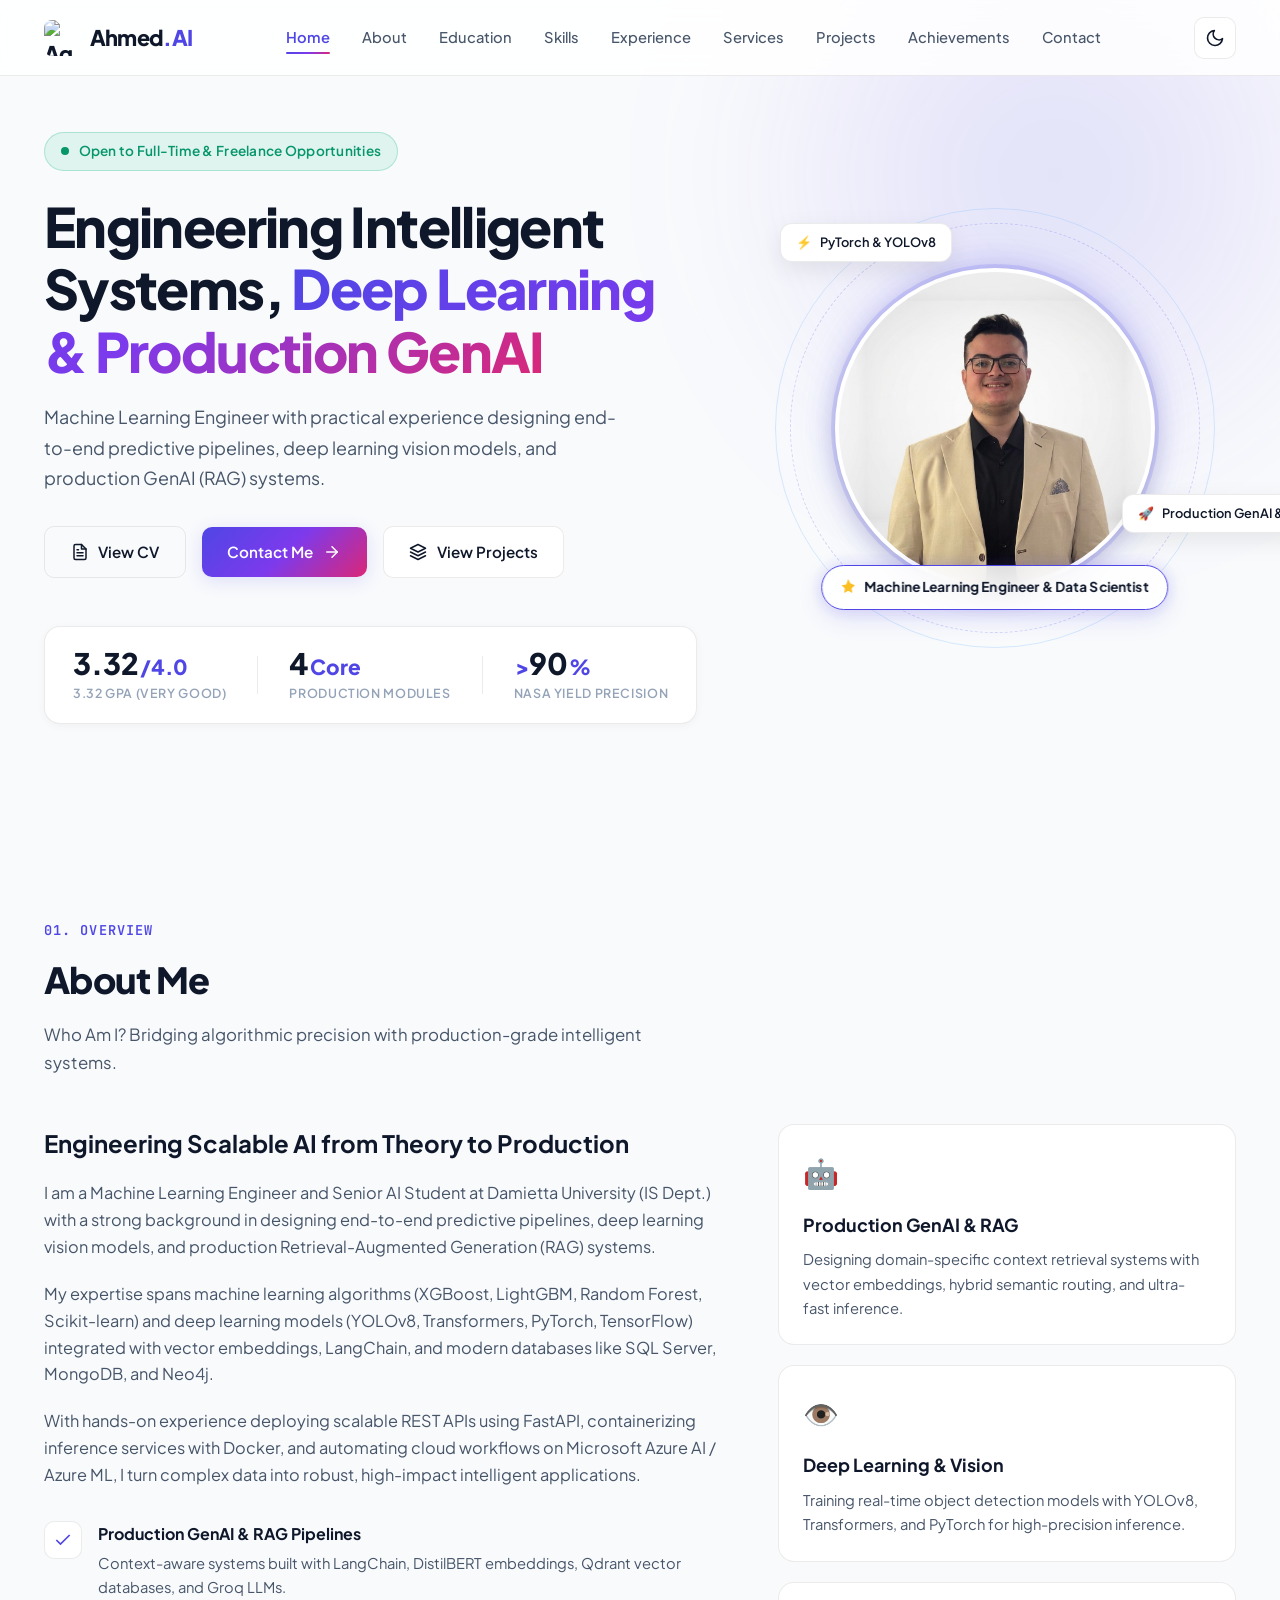
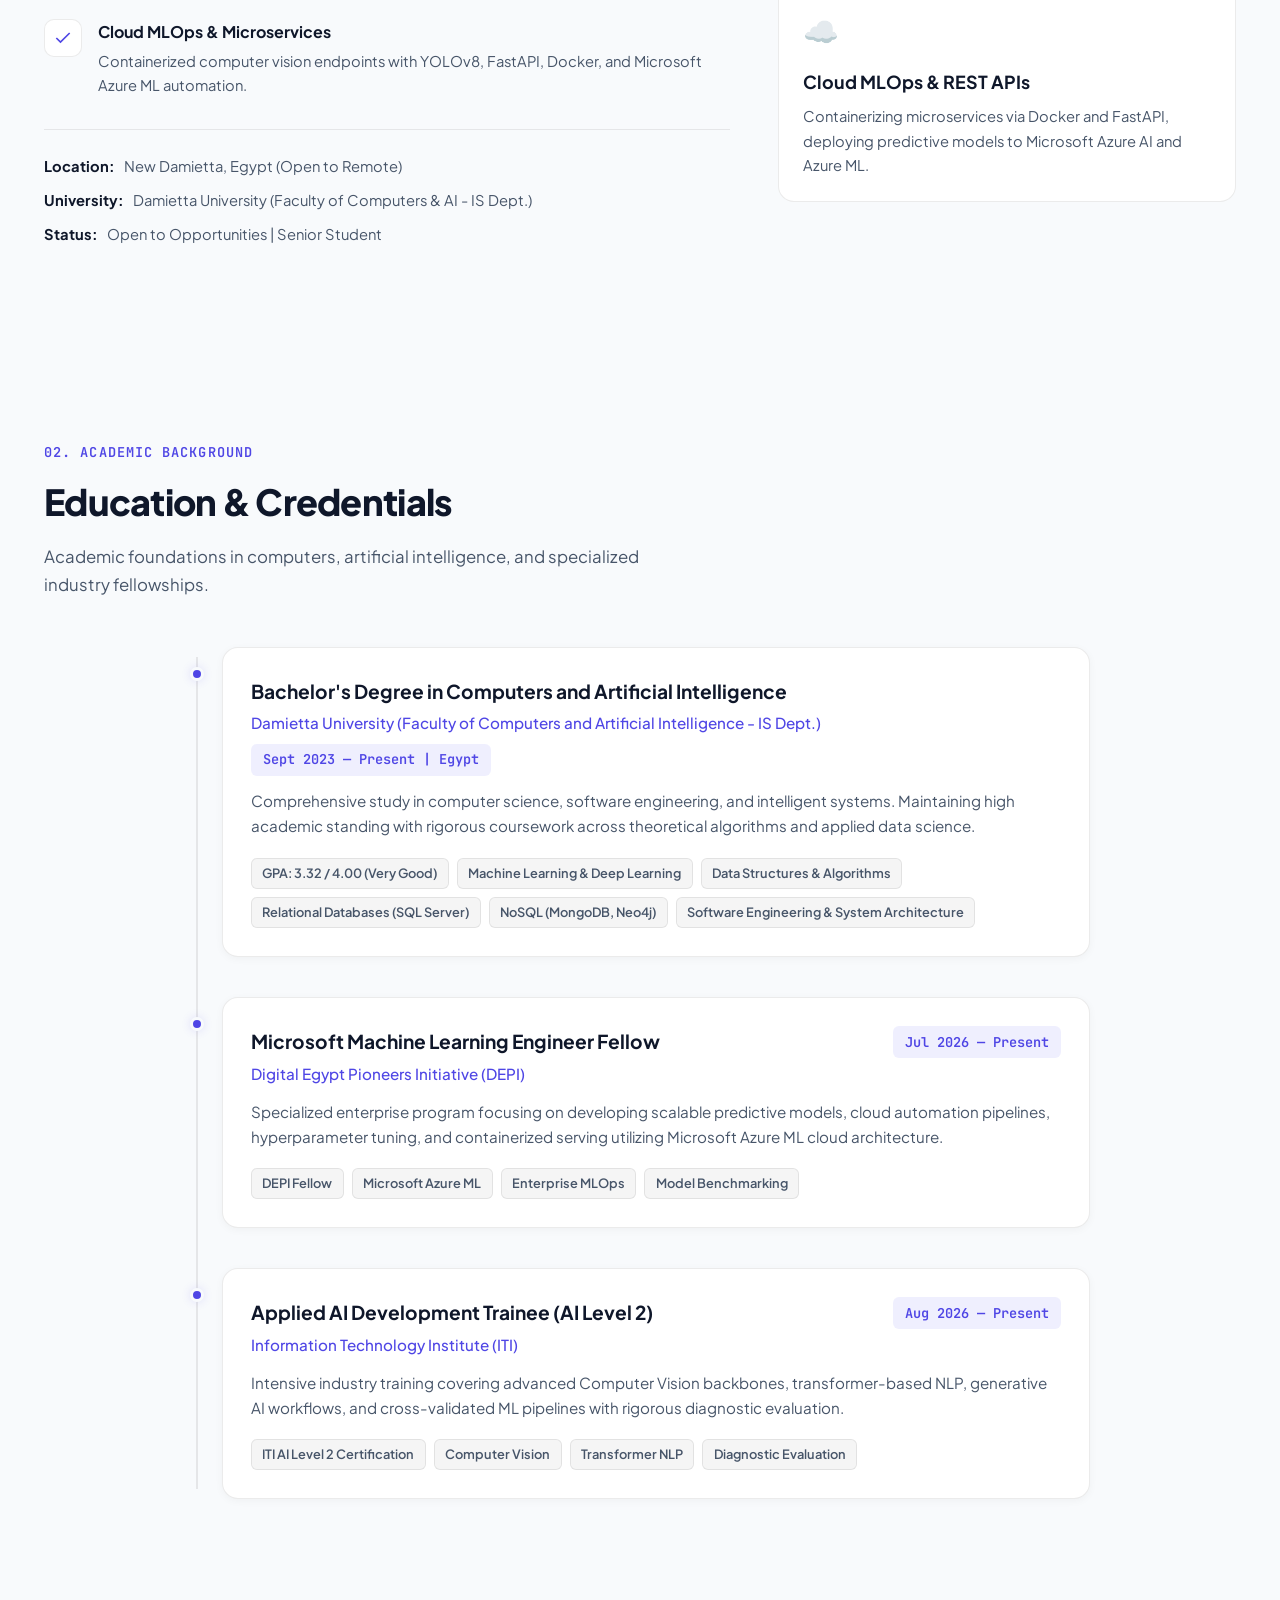
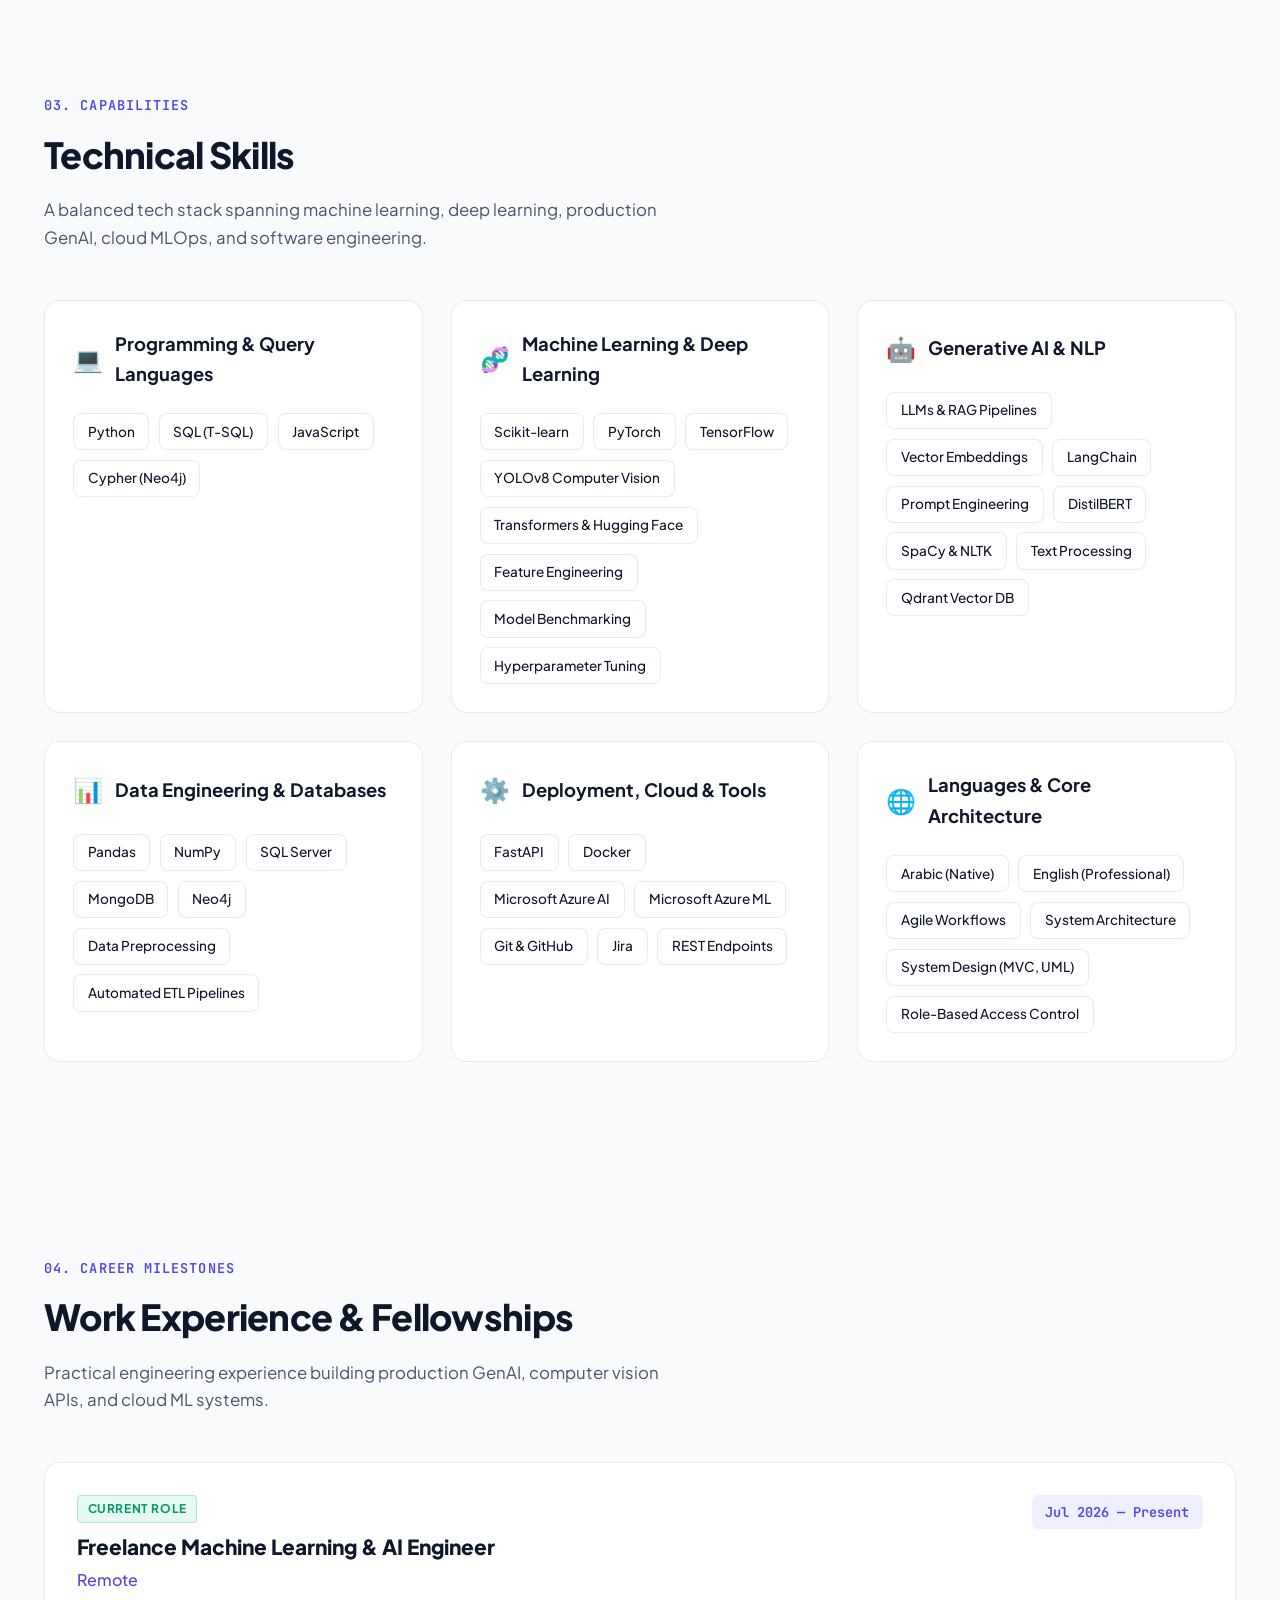
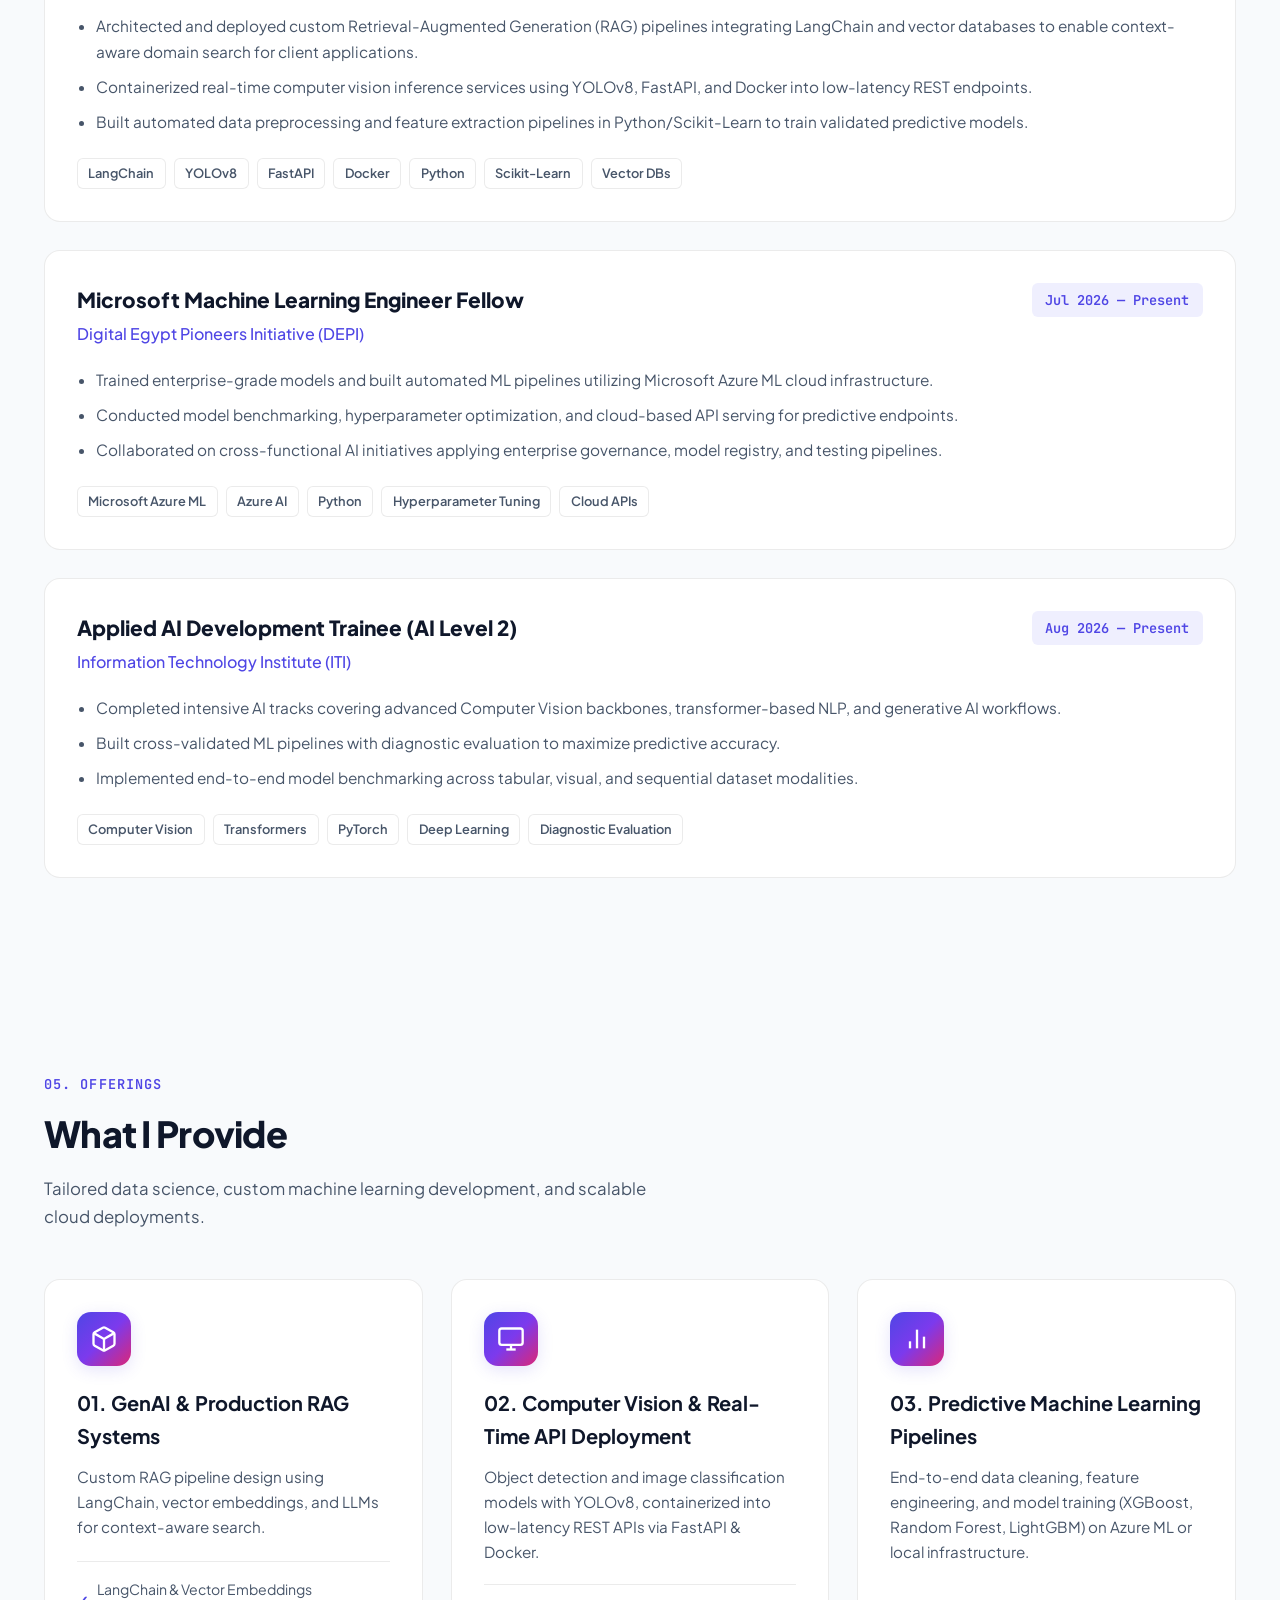
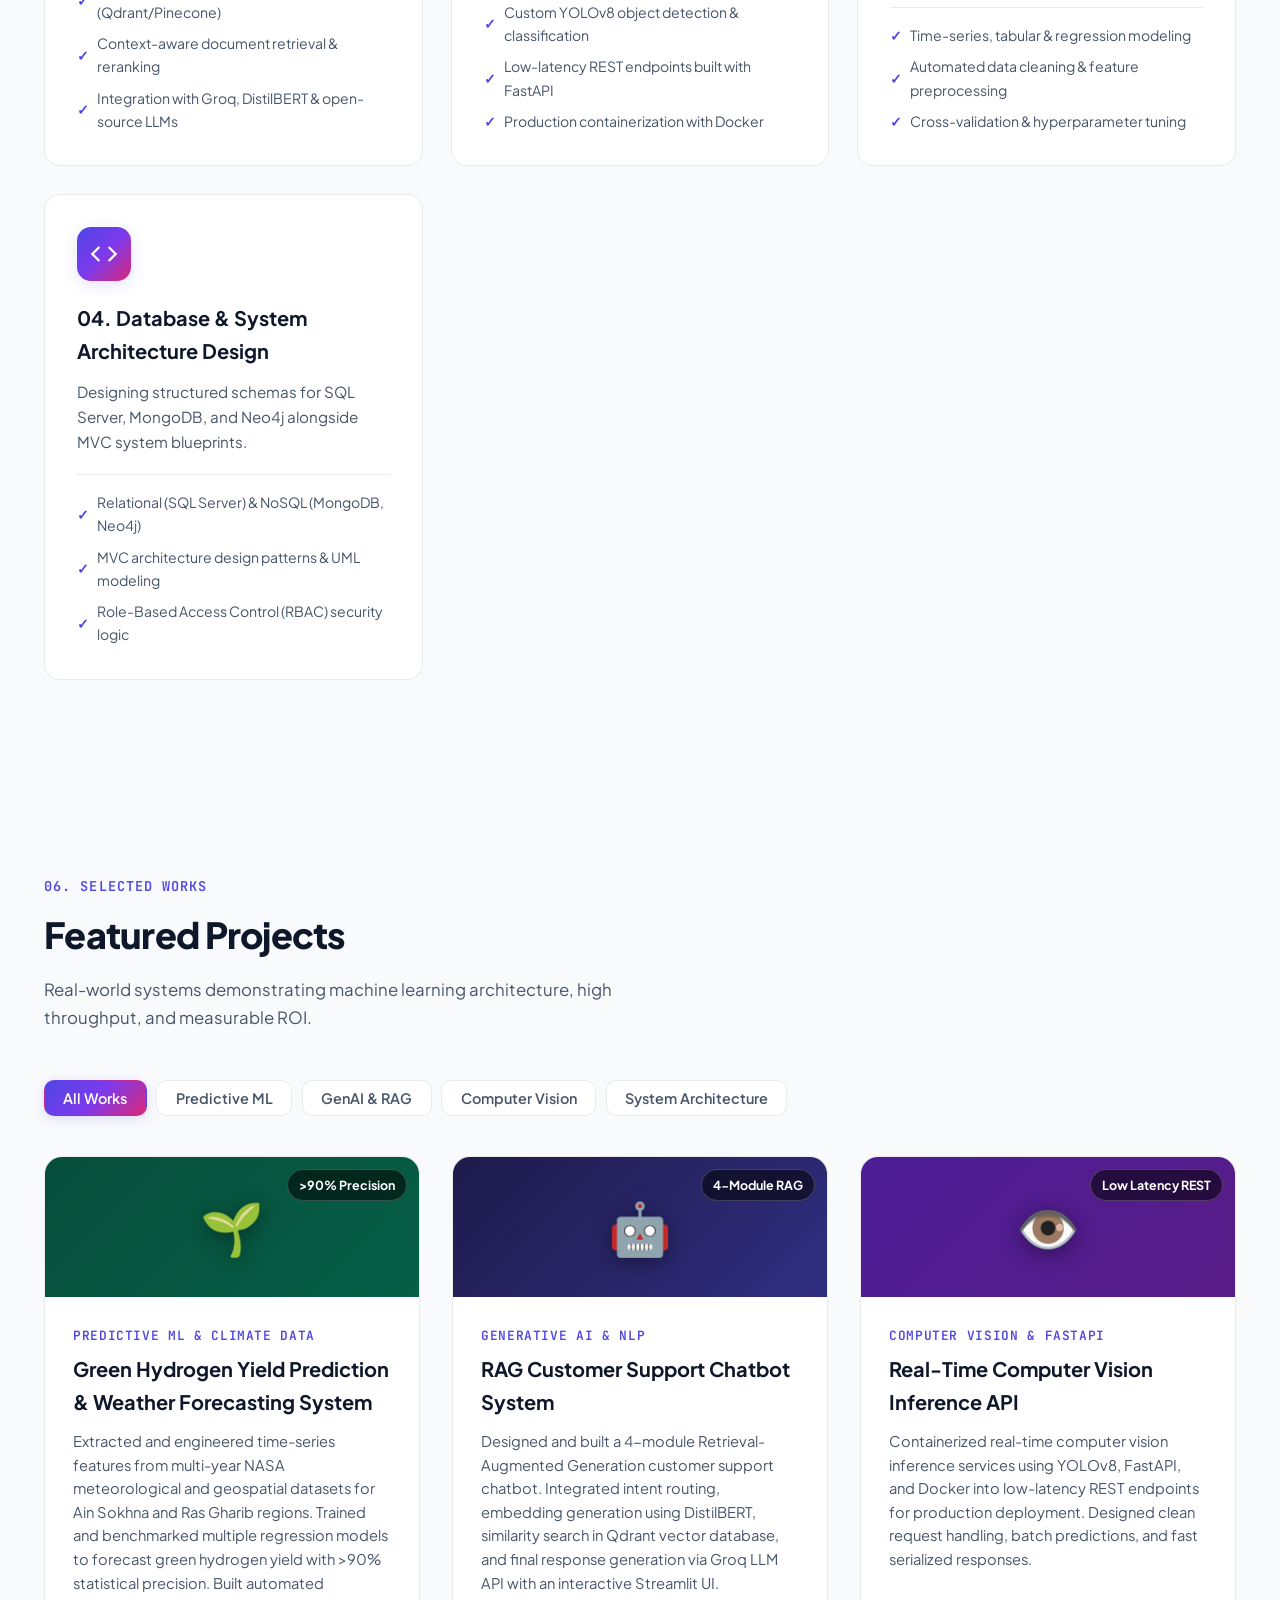
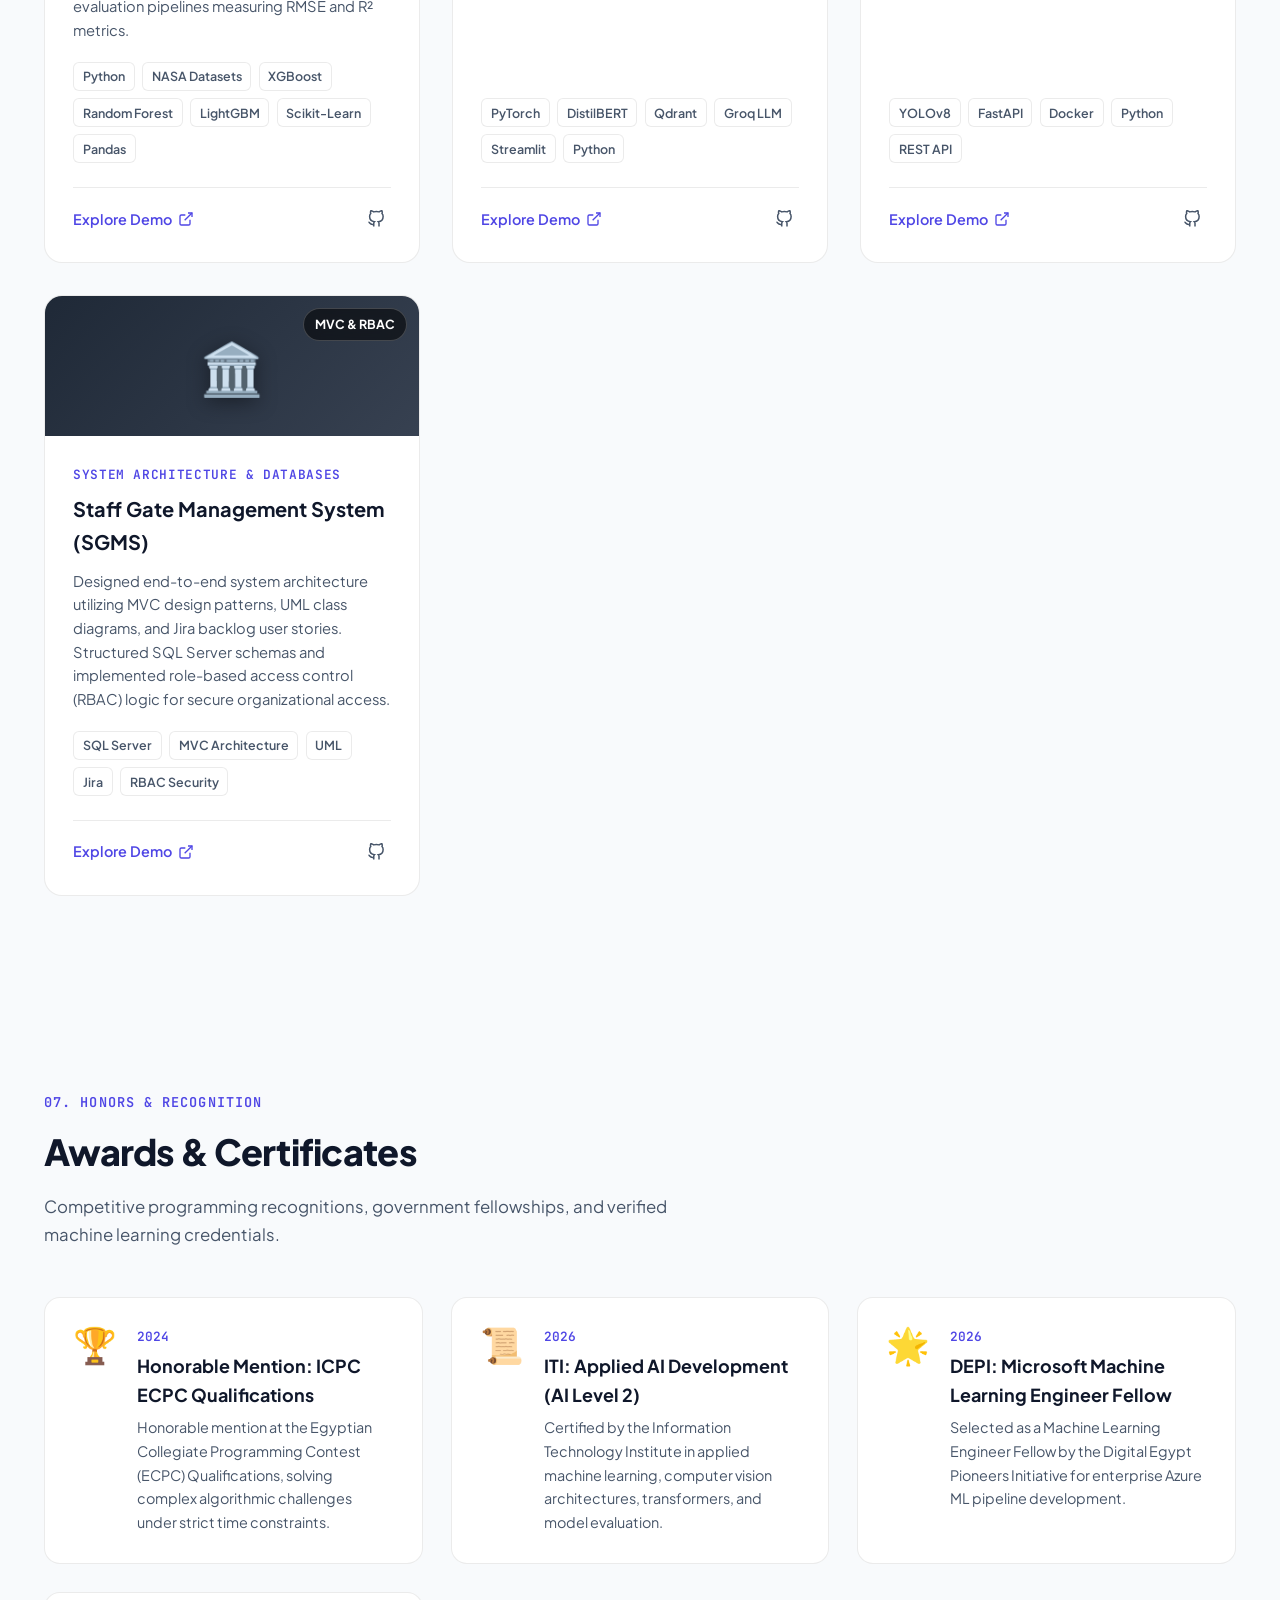
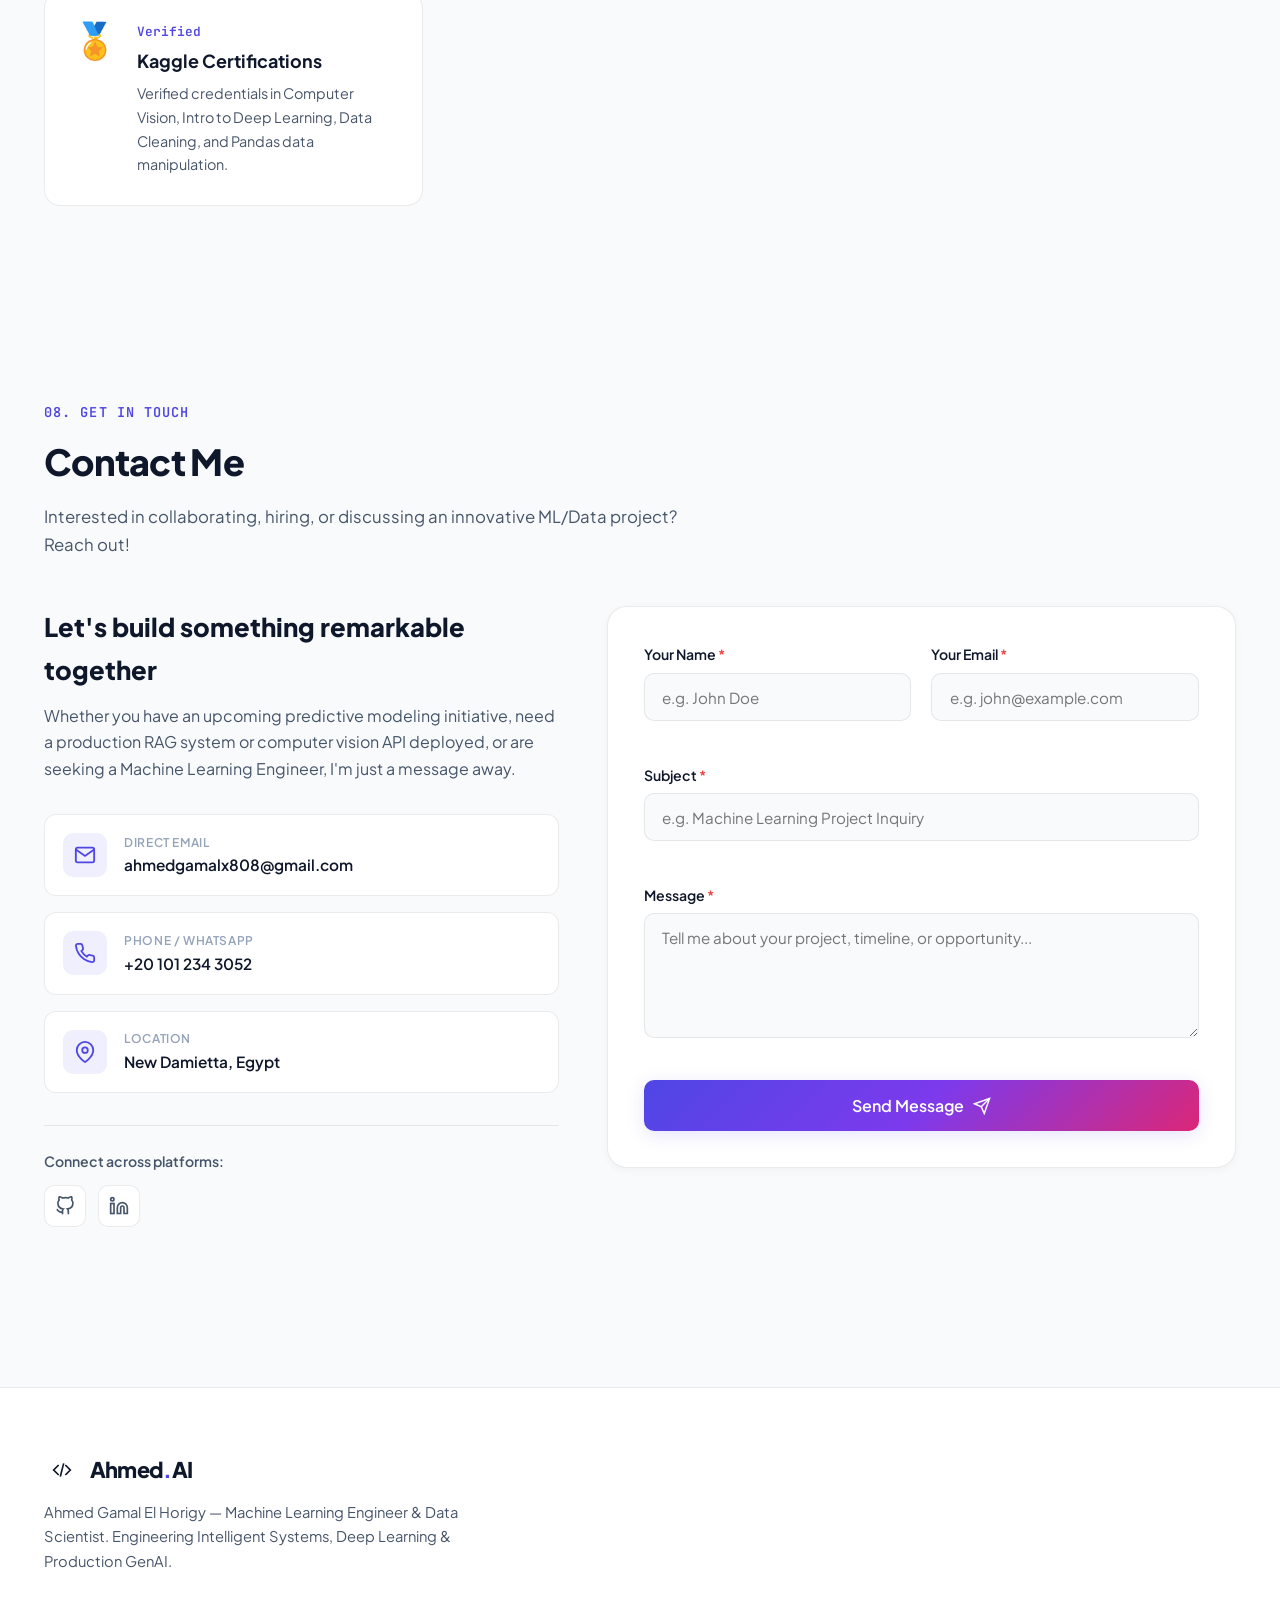
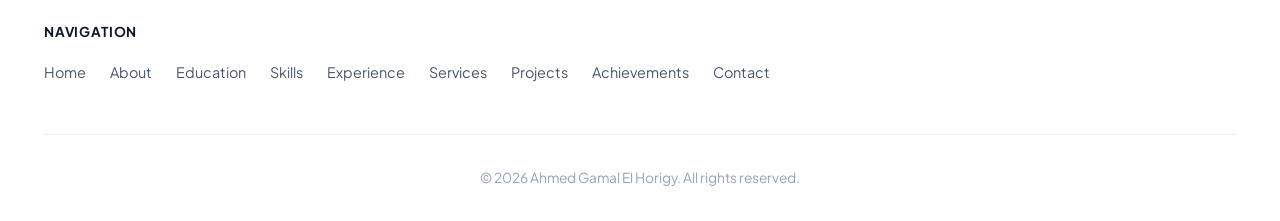
==== commit 00a01141: "updated logo1.1" ====
--- a/index_light.html
+++ b/index_light.html
@@ -16,26 +16,18 @@
     rel="stylesheet">
   <link rel="stylesheet" href="style.css">
   <link rel="icon" type="image/png" href="images/favicon.png">
+  <link rel="icon" type="image/png" href="images/logo-icon.png">
 </head>
 
 <body>
   <!-- Fixed Top Navigation Header -->
   <header class="header" id="navbar">
     <div class="nav-container">
-      <a href="#home" class="brand-logo" aria-label="Ahmed Gamal Portfolio Home">
+      <a href="#home" class="brand-logo" aria-label="Ahmed.AI Home">
         <span class="logo-icon">
-          <svg viewBox="0 0 24 24" width="22" height="22" fill="none" stroke="currentColor" stroke-width="2"
-            stroke-linecap="round" stroke-linejoin="round">
-            <polyline points="16 18 22 12 16 6"></polyline>
-            <polyline points="8 6 2 12 8 18"></polyline>
-            <line x1="14" y1="4" x2="10" y2="20"></line>
-          </svg>
+          <img src="images/logo-icon.png" alt="Ag Logo">
         </span>
-        <span class="logo-text">Ahmed<span class="accent-dot">.</span>AI</span>
-      </a>
-      <a href="#home" class="nav-brand">
-        <img src="images/logo-icon.png" alt="Ag Logo" class="brand-logo-img">
-        <span>Ahmed.AI</span>
+        <span class="logo-text">Ahmed<span class="accent-dot">.AI</span></span>
       </a>
 
       <!-- Desktop Navigation Menu -->
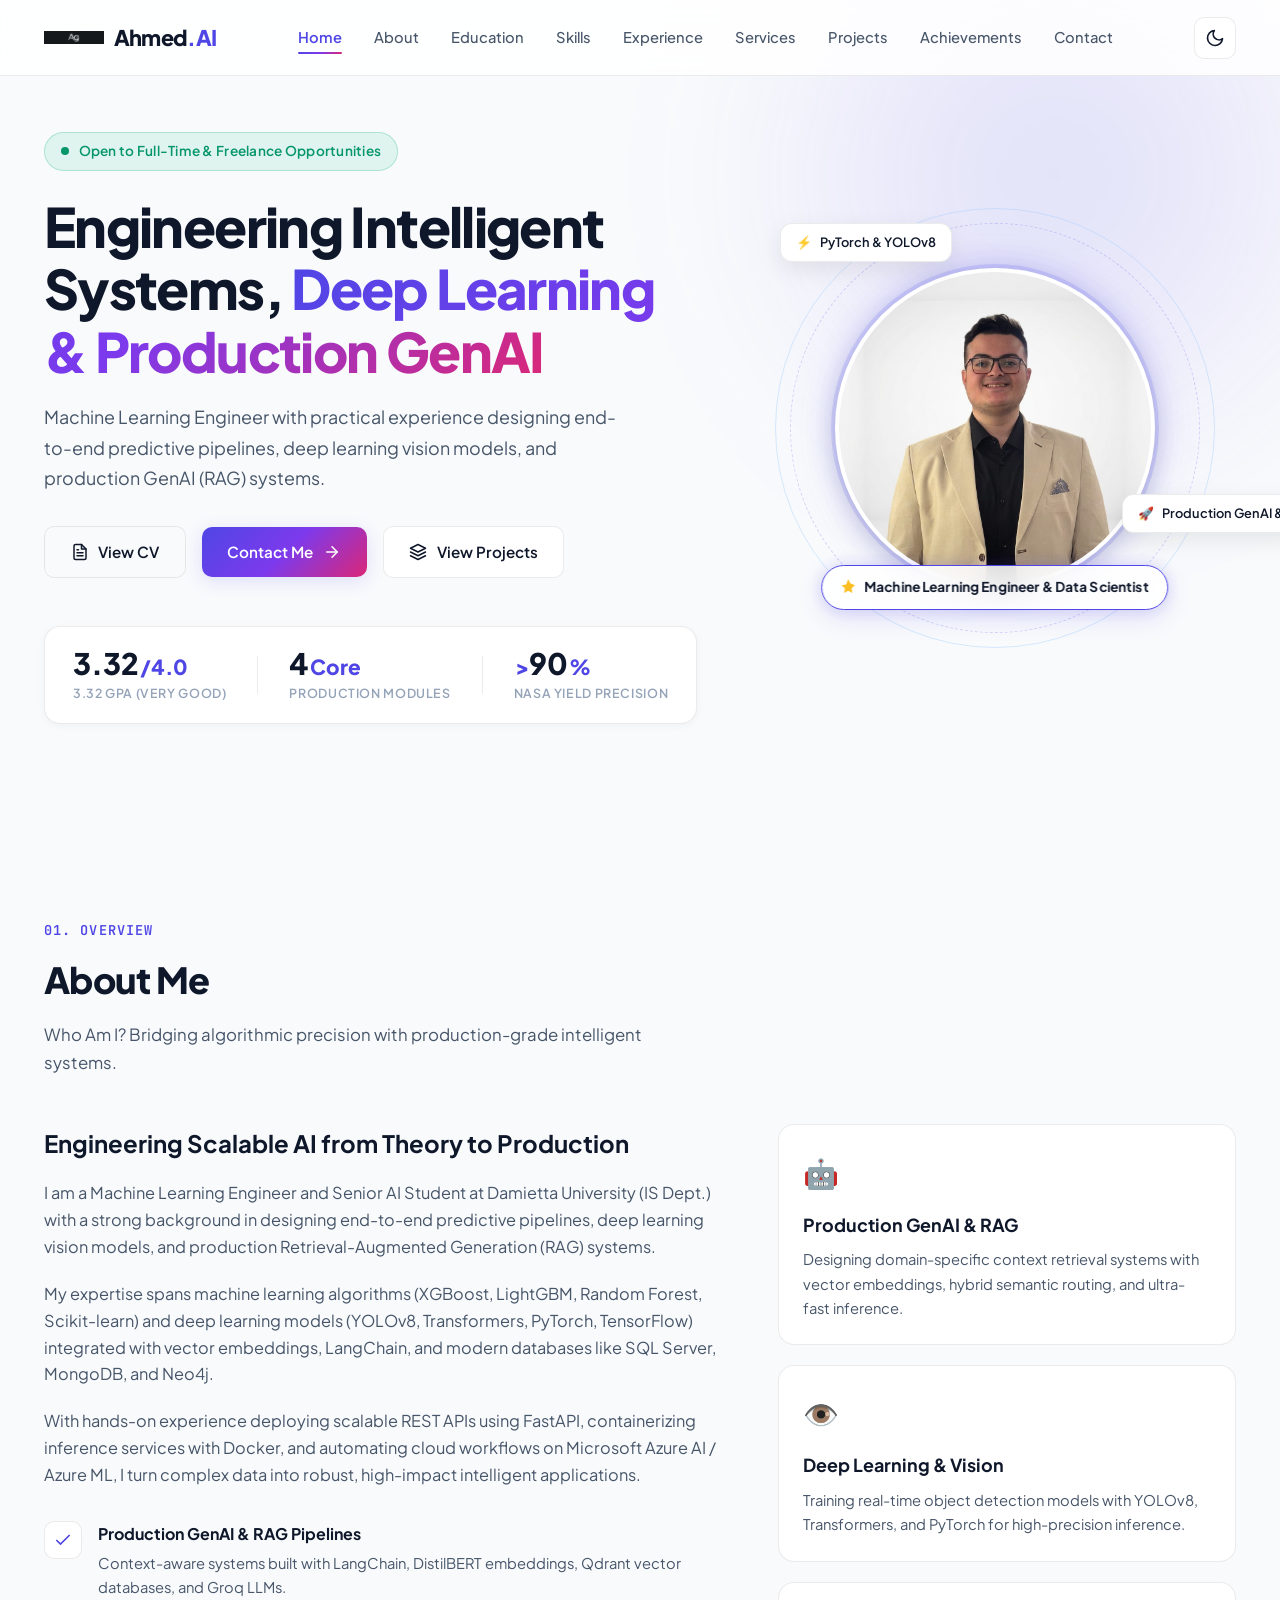
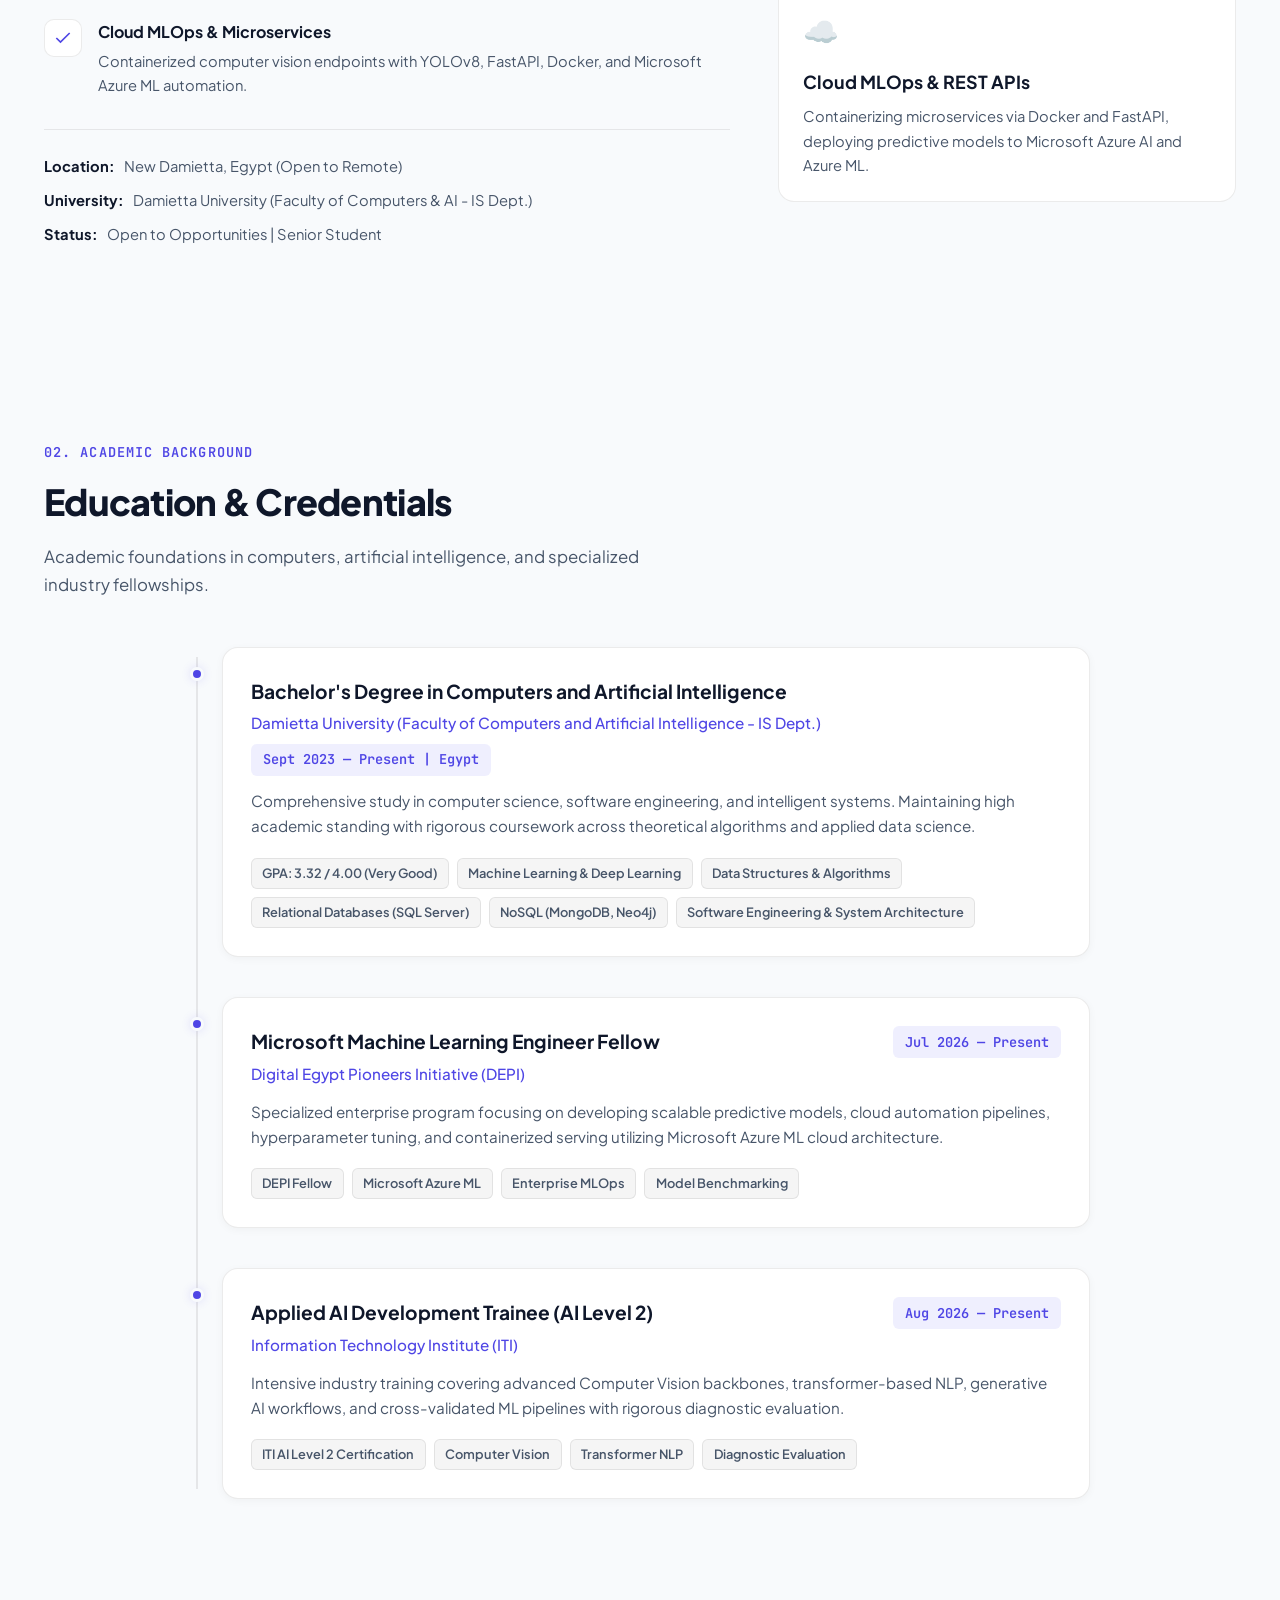
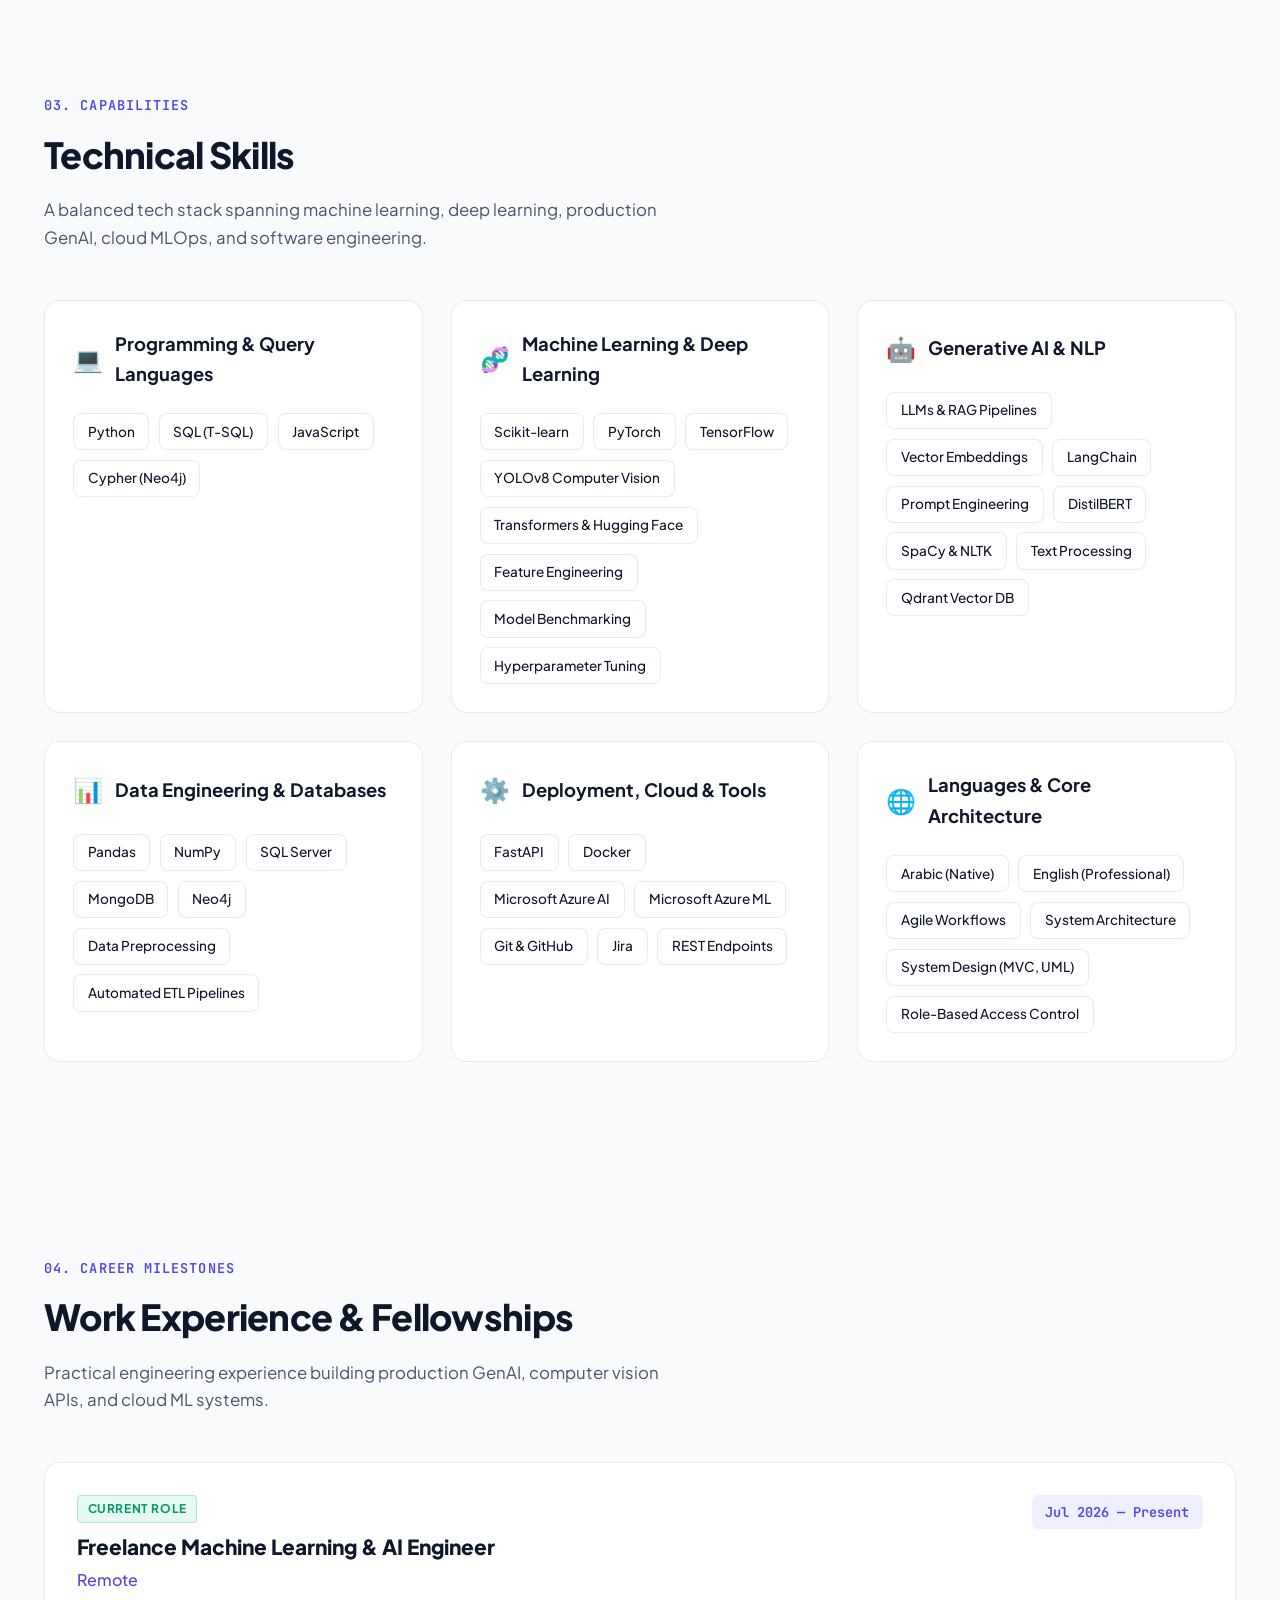
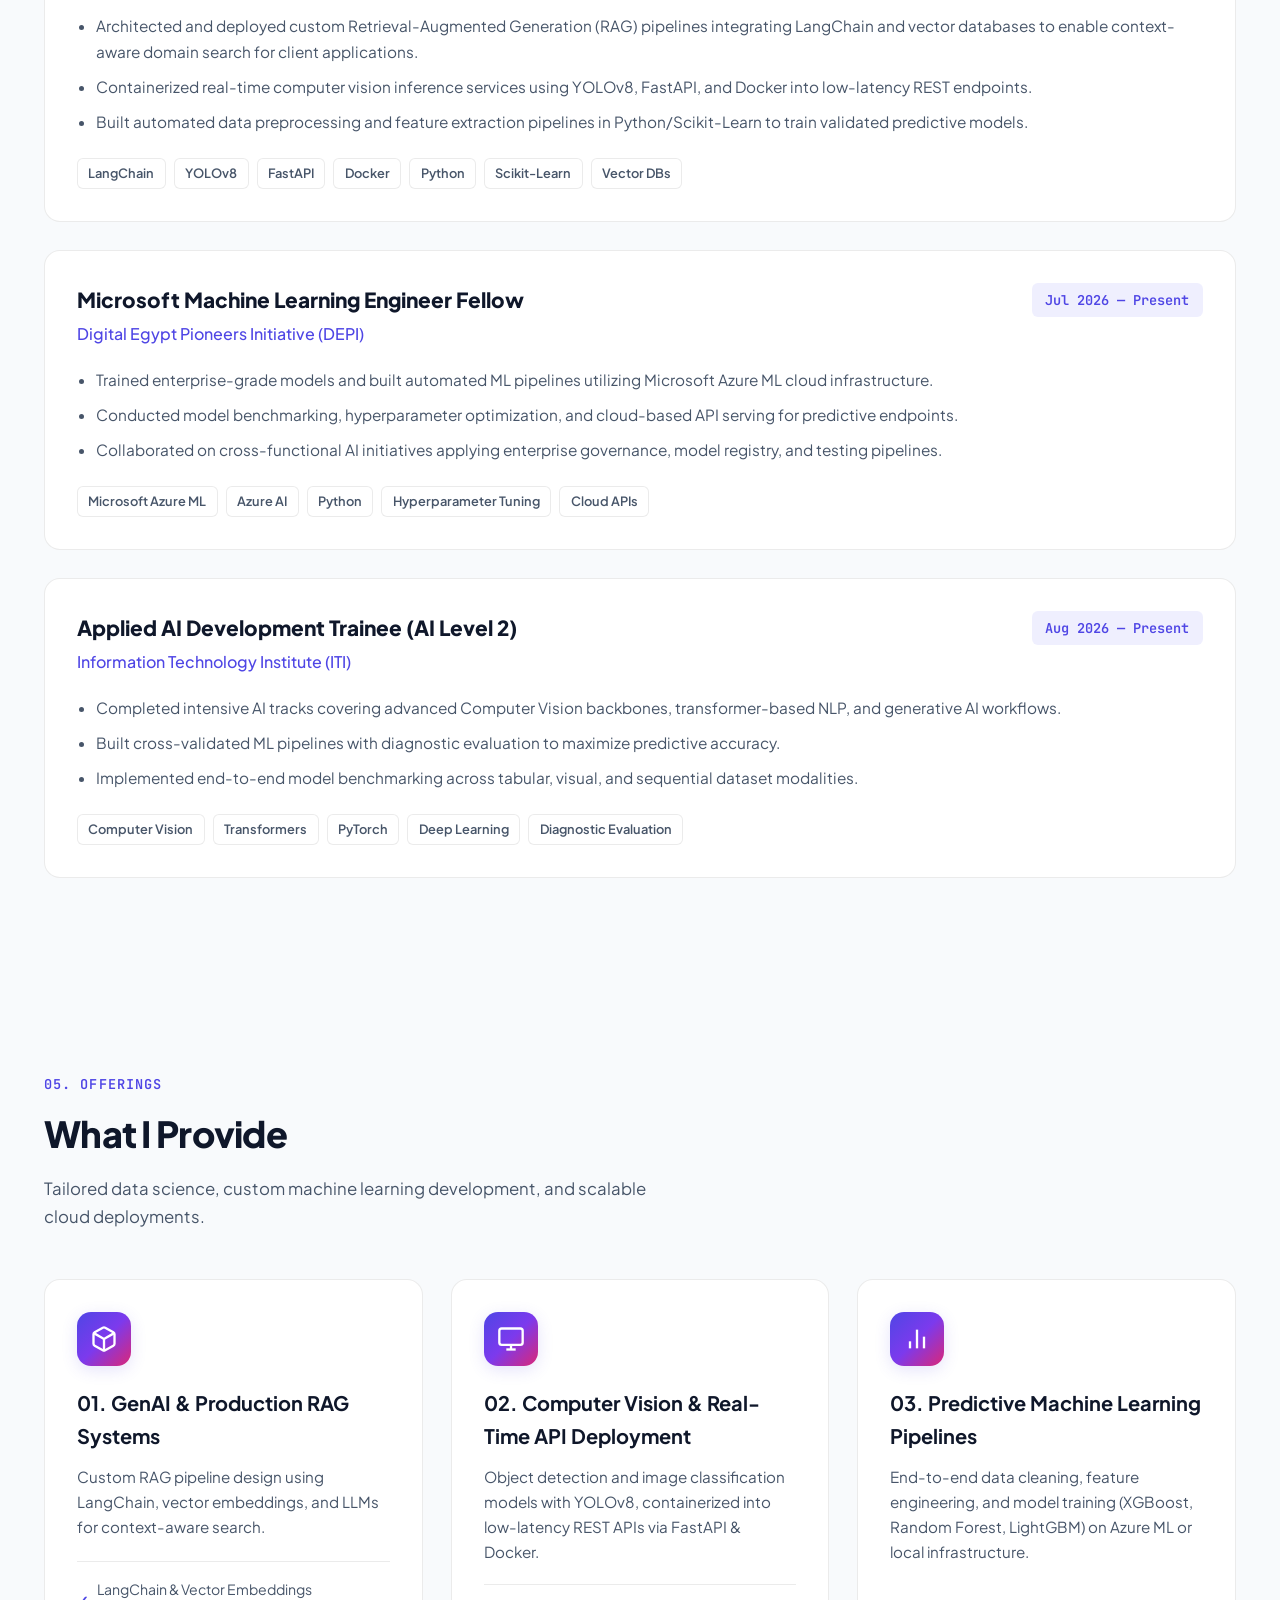
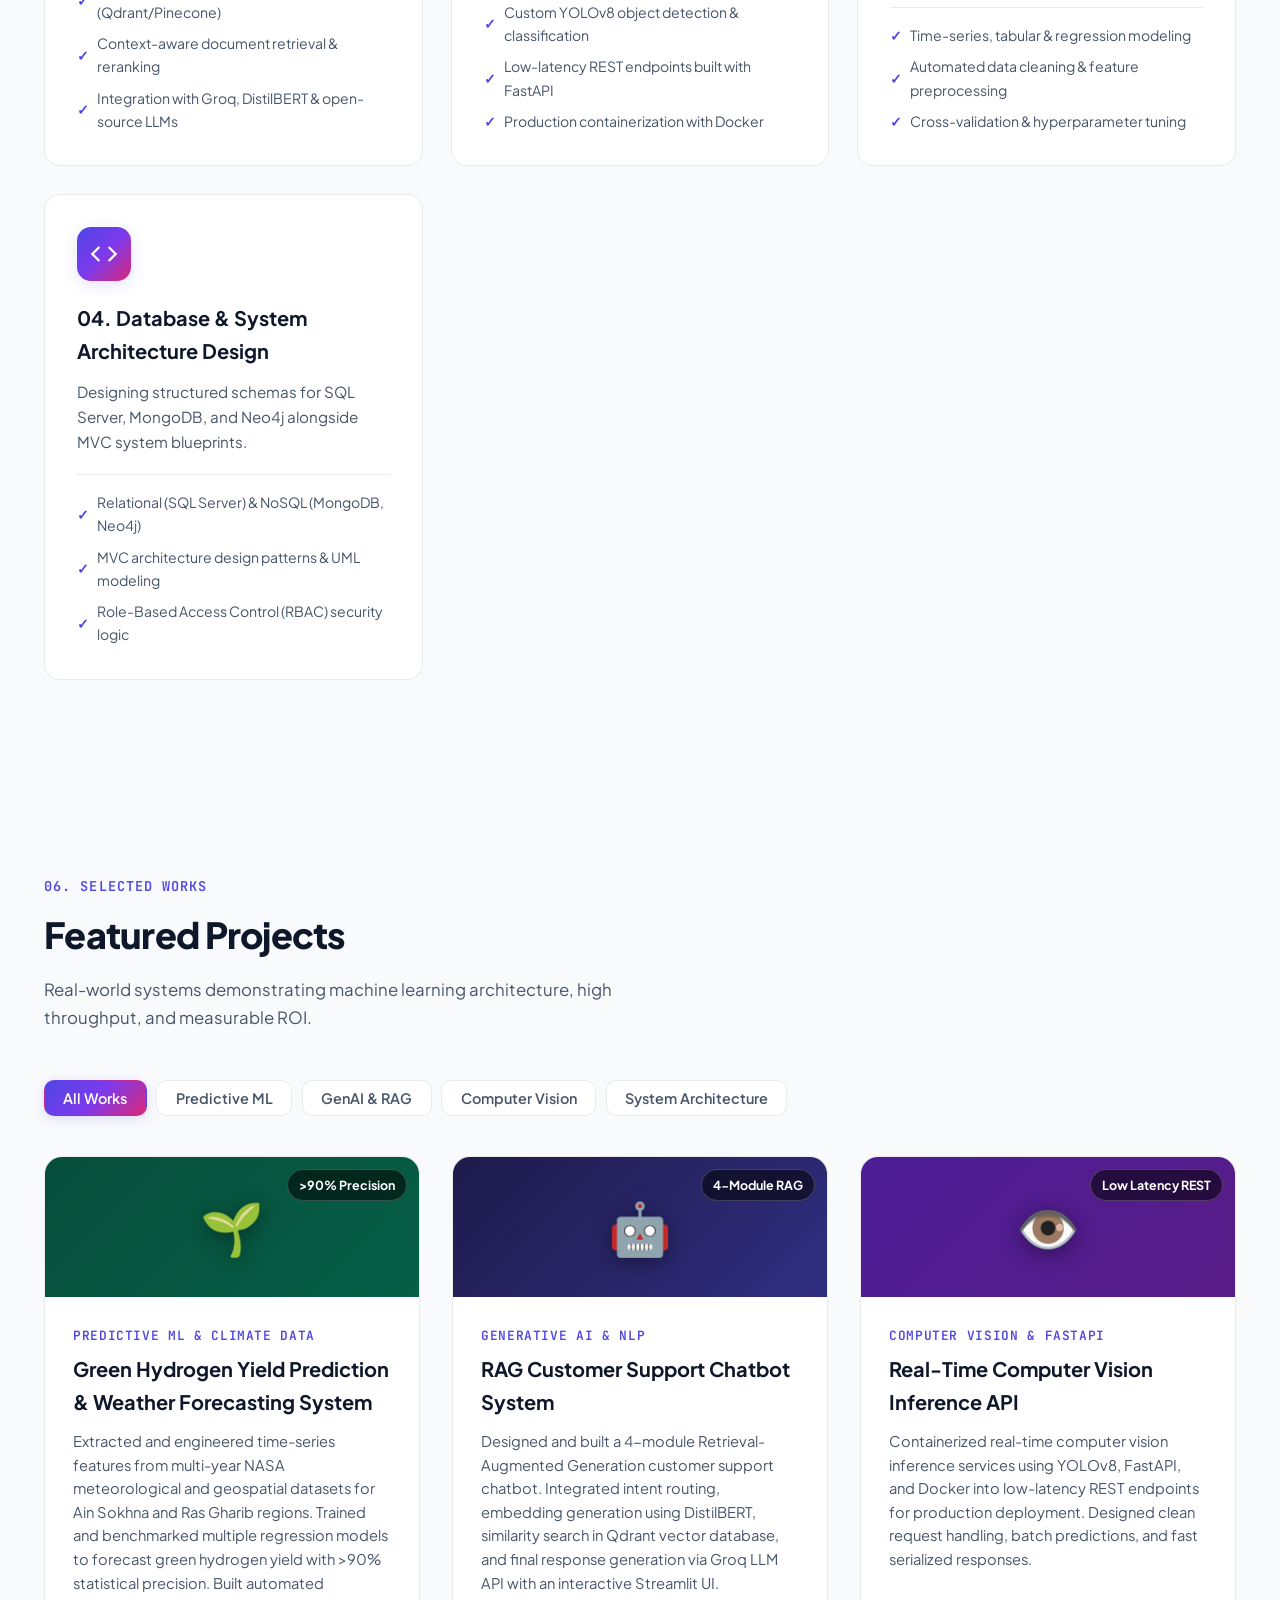
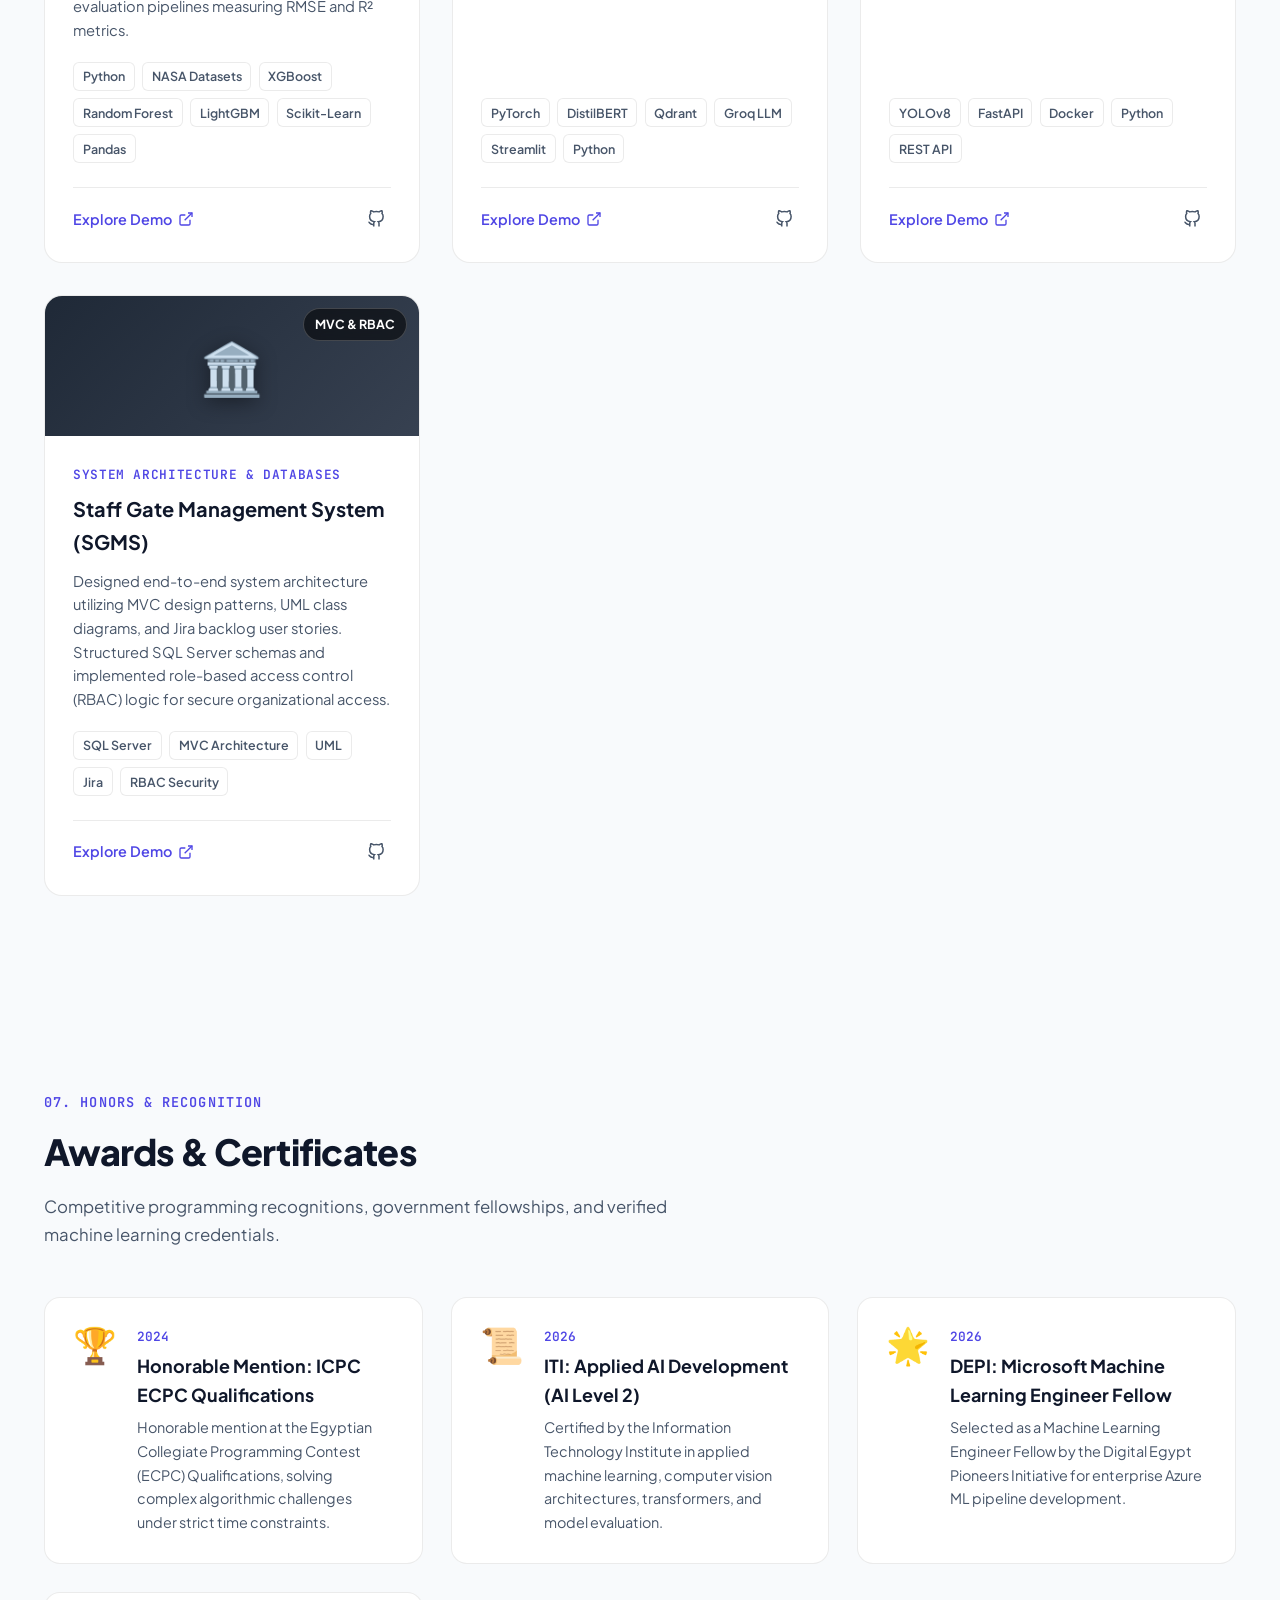
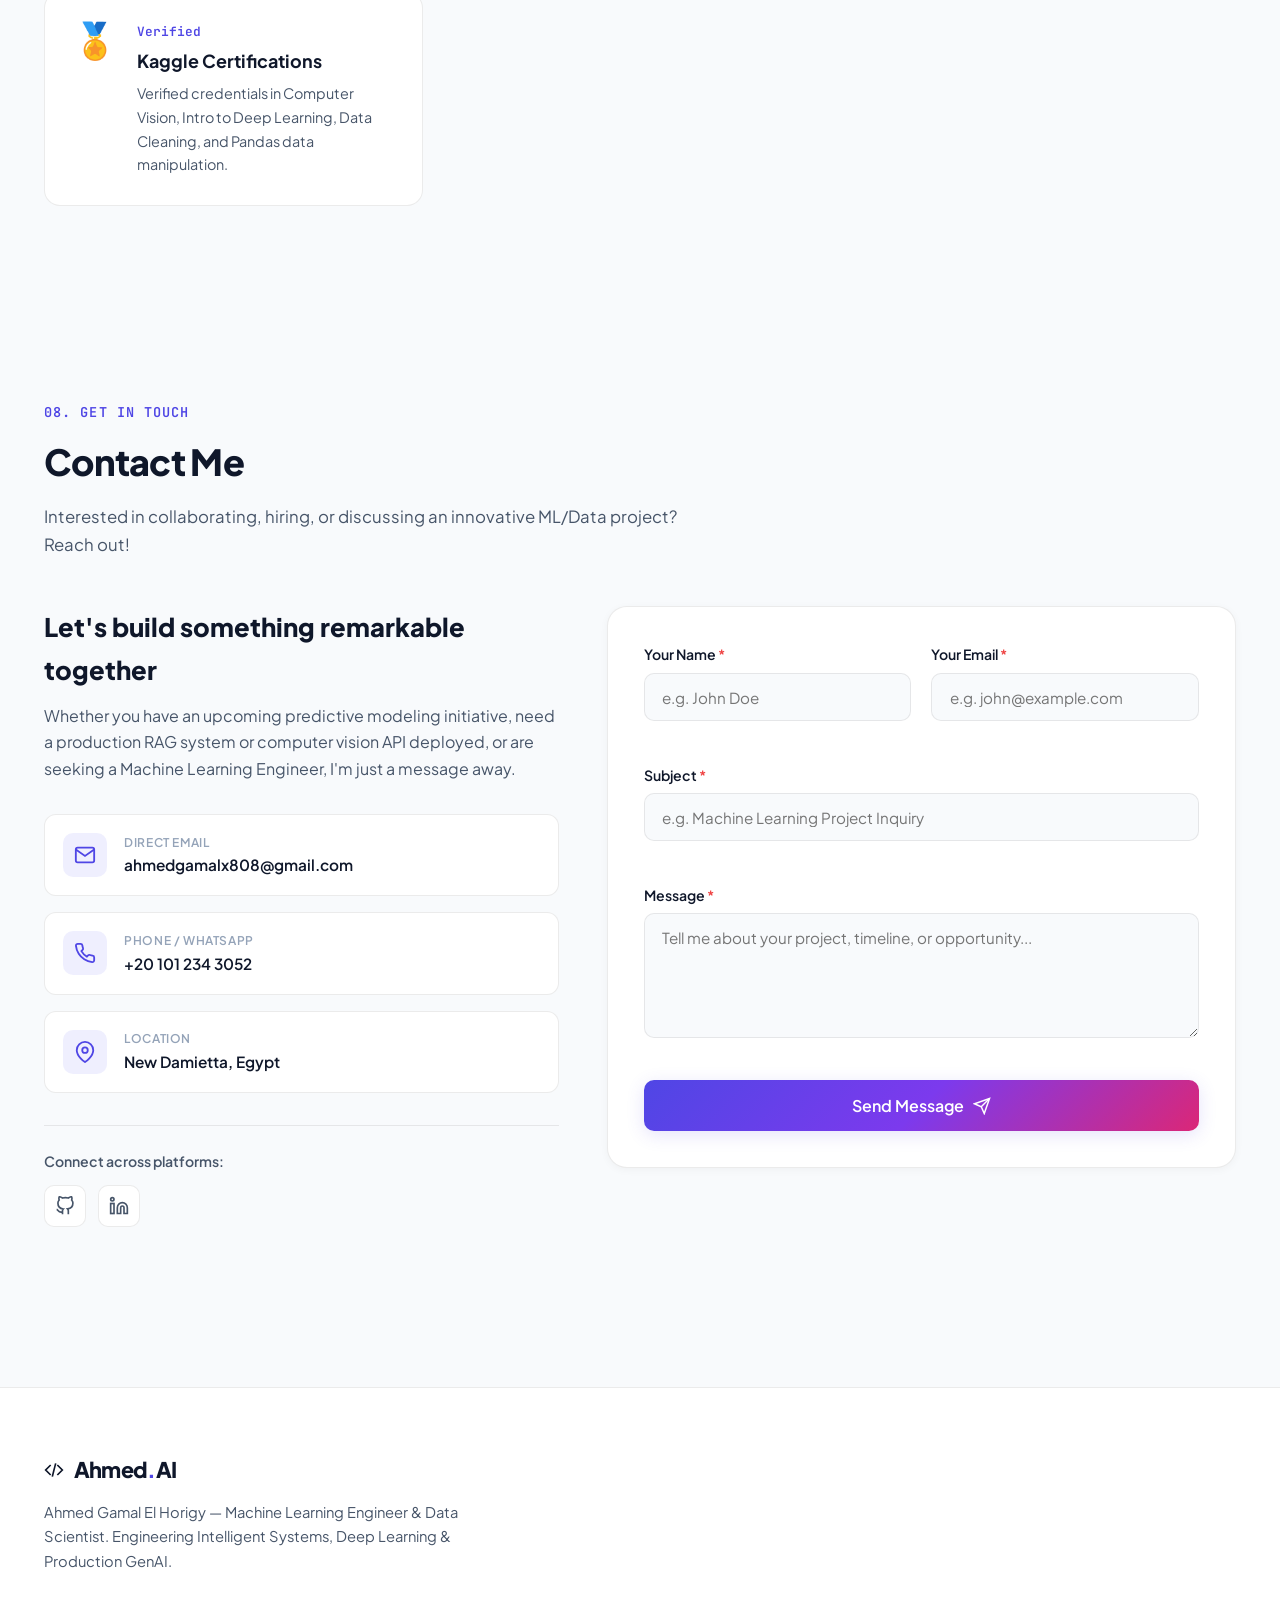
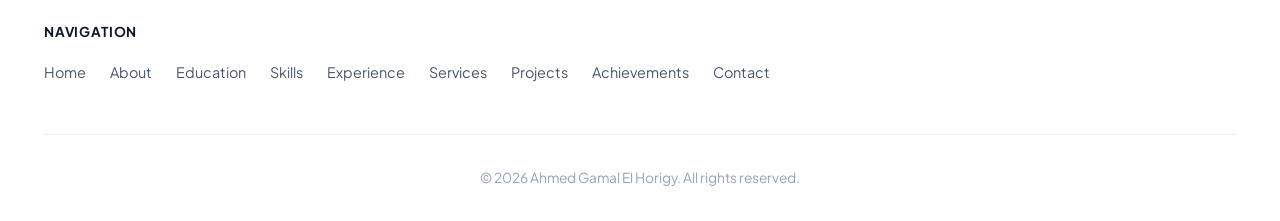
==== commit e265b09c: "fix logo & content" ====
--- a/index_light.html
+++ b/index_light.html
@@ -15,8 +15,8 @@
     href="https://fonts.googleapis.com/css2?family=Plus+Jakarta+Sans:wght@300;400;500;600;700;800&family=JetBrains+Mono:wght@400;500;600&display=swap"
     rel="stylesheet">
   <link rel="stylesheet" href="style.css">
-  <link rel="icon" type="image/png" href="images/favicon.png">
-  <link rel="icon" type="image/png" href="images/logo-icon.png">
+  <link rel="icon" type="image/jpeg" href="images/favicon.jpg">
+  <link rel="icon" type="image/jpeg" href="images/logo-icon.jpg">
 </head>
 
 <body>
@@ -25,7 +25,7 @@
     <div class="nav-container">
       <a href="#home" class="brand-logo" aria-label="Ahmed.AI Home">
         <span class="logo-icon">
-          <img src="images/logo-icon.png" alt="Ag Logo">
+          <img src="images/logo-icon.jpg" alt="Ag Logo">
         </span>
         <span class="logo-text">Ahmed<span class="accent-dot">.AI</span></span>
       </a>
--- a/style.css
+++ b/style.css
@@ -226,16 +226,19 @@
   display: flex;
   align-items: center;
   justify-content: center;
-  width: 36px;
   height: 36px;
-  border-radius: 8px;
+  width: auto;
+  /* Allow width to scale naturally */
+  max-width: 60px;
+  border-radius: 6px;
   overflow: hidden;
 }
 
 .logo-icon img {
-  width: 100%;
   height: 100%;
+  width: auto;
   object-fit: contain;
+  display: block;
 }
 
 .logo-text {
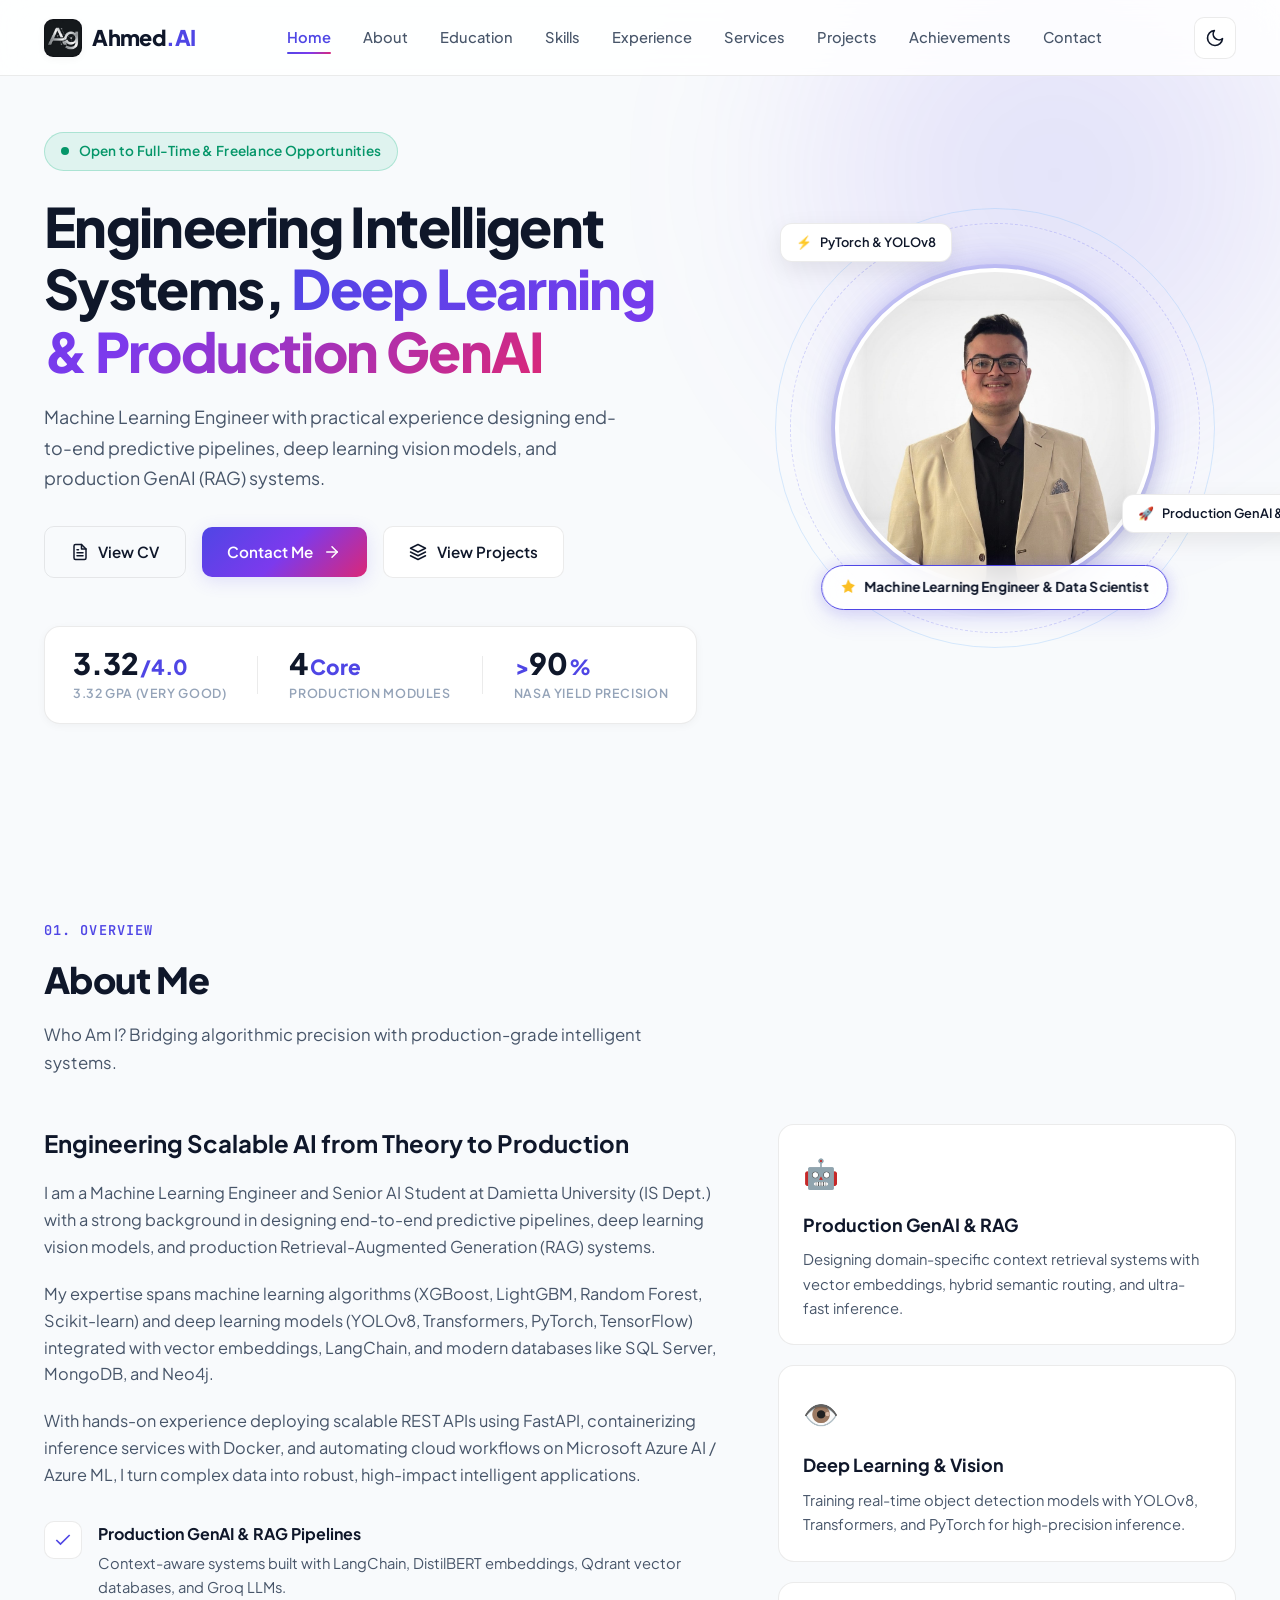
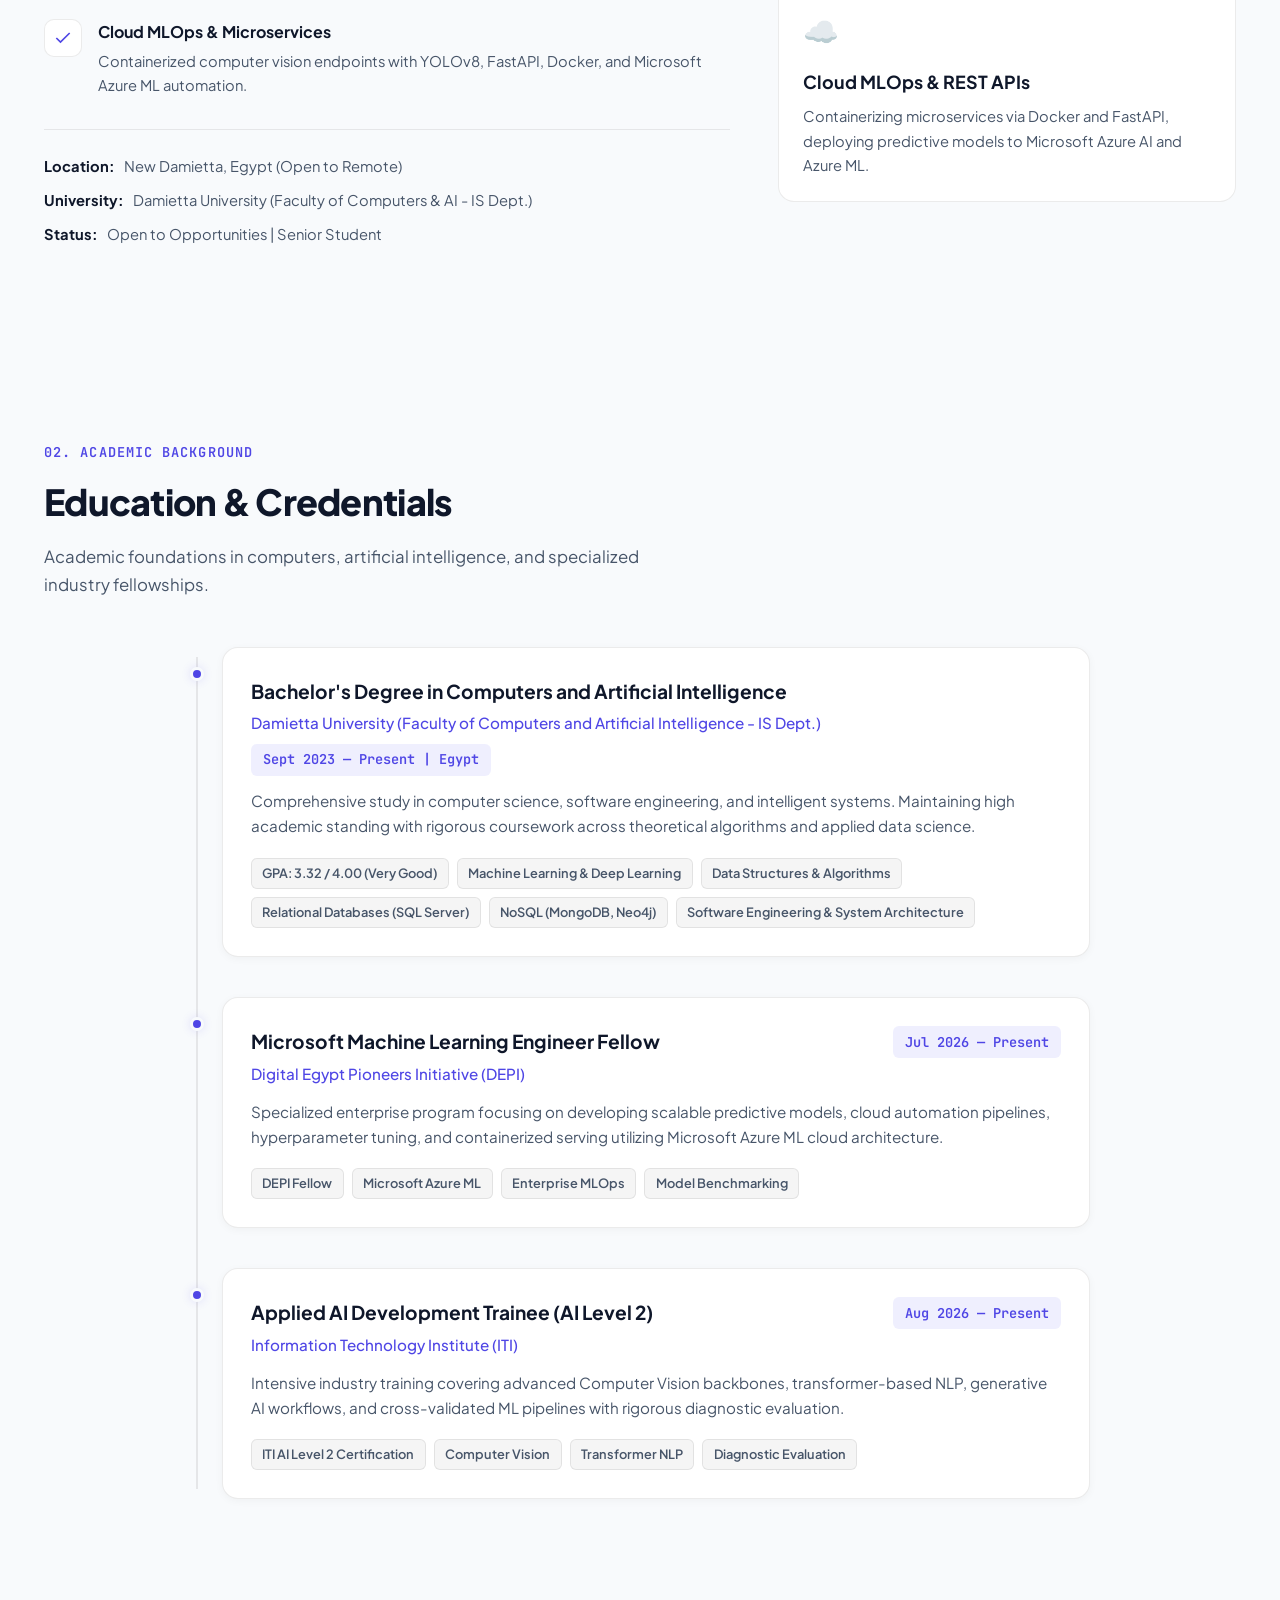
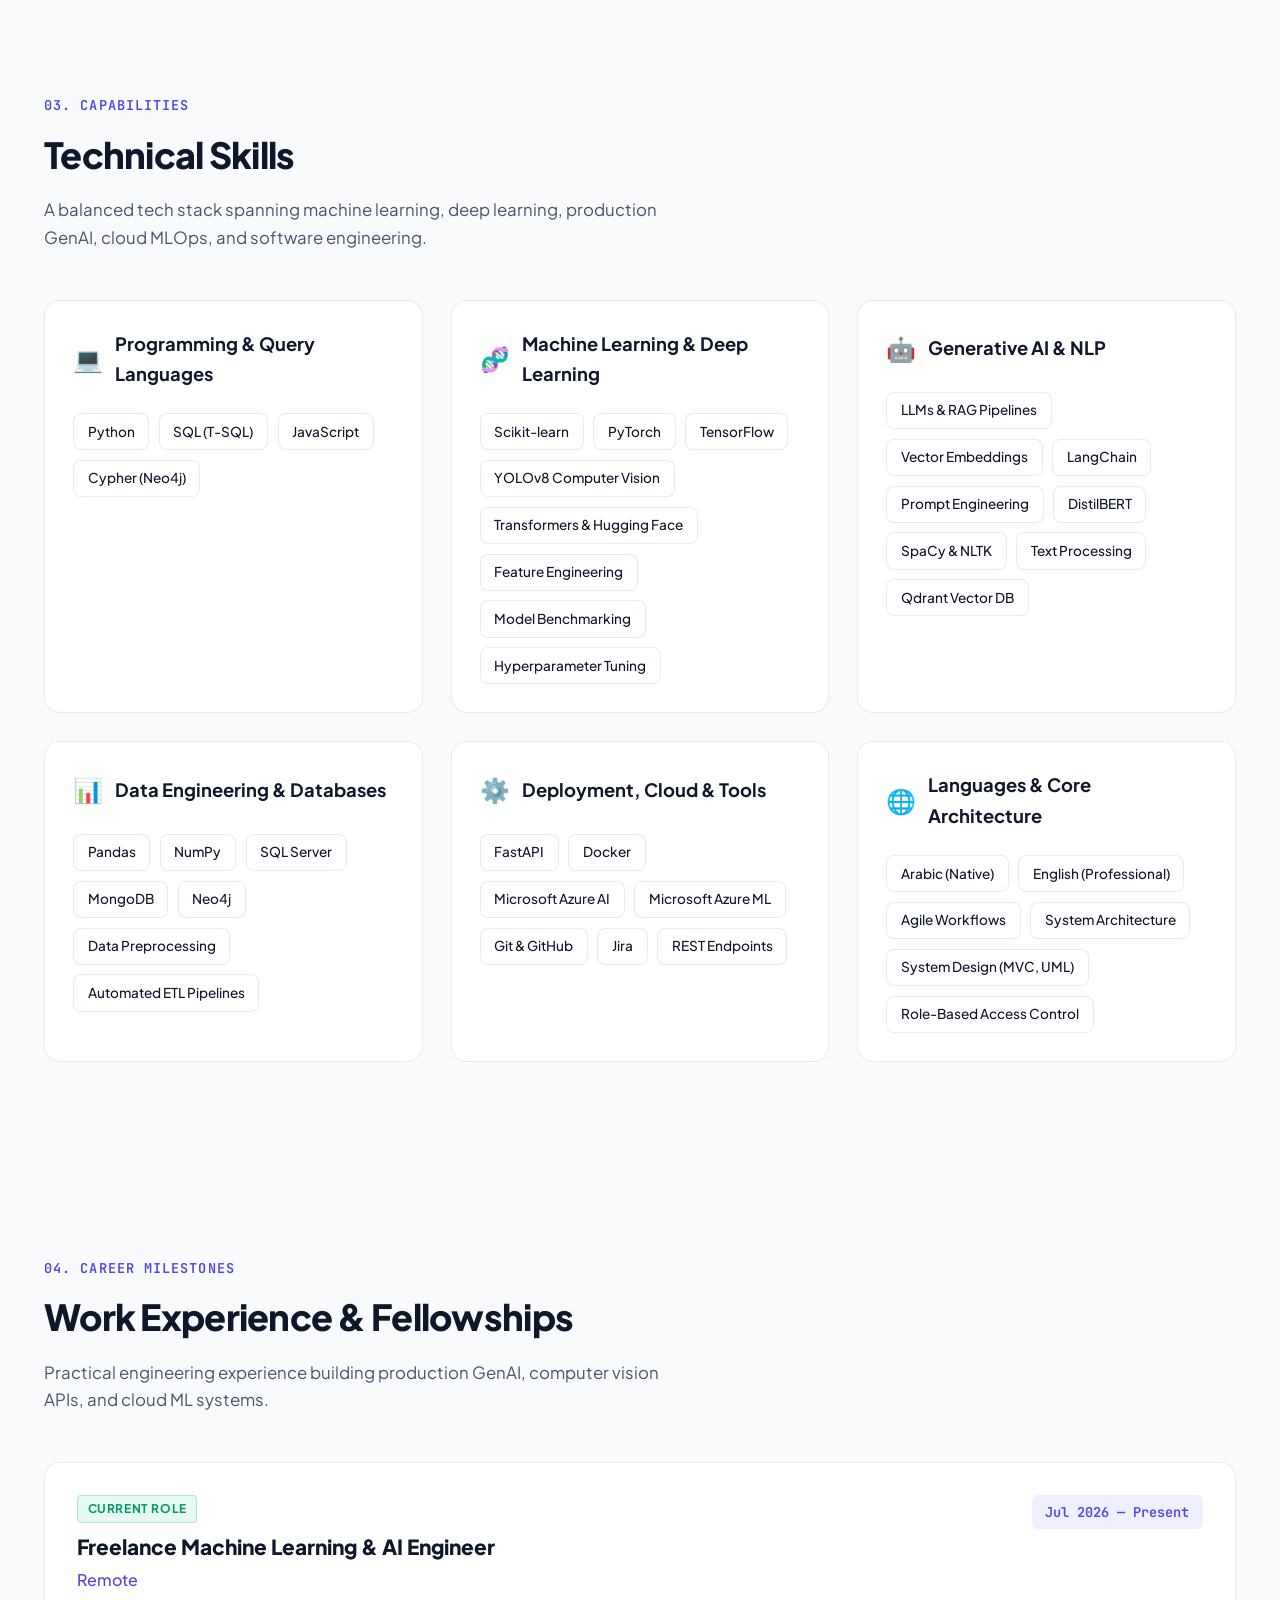
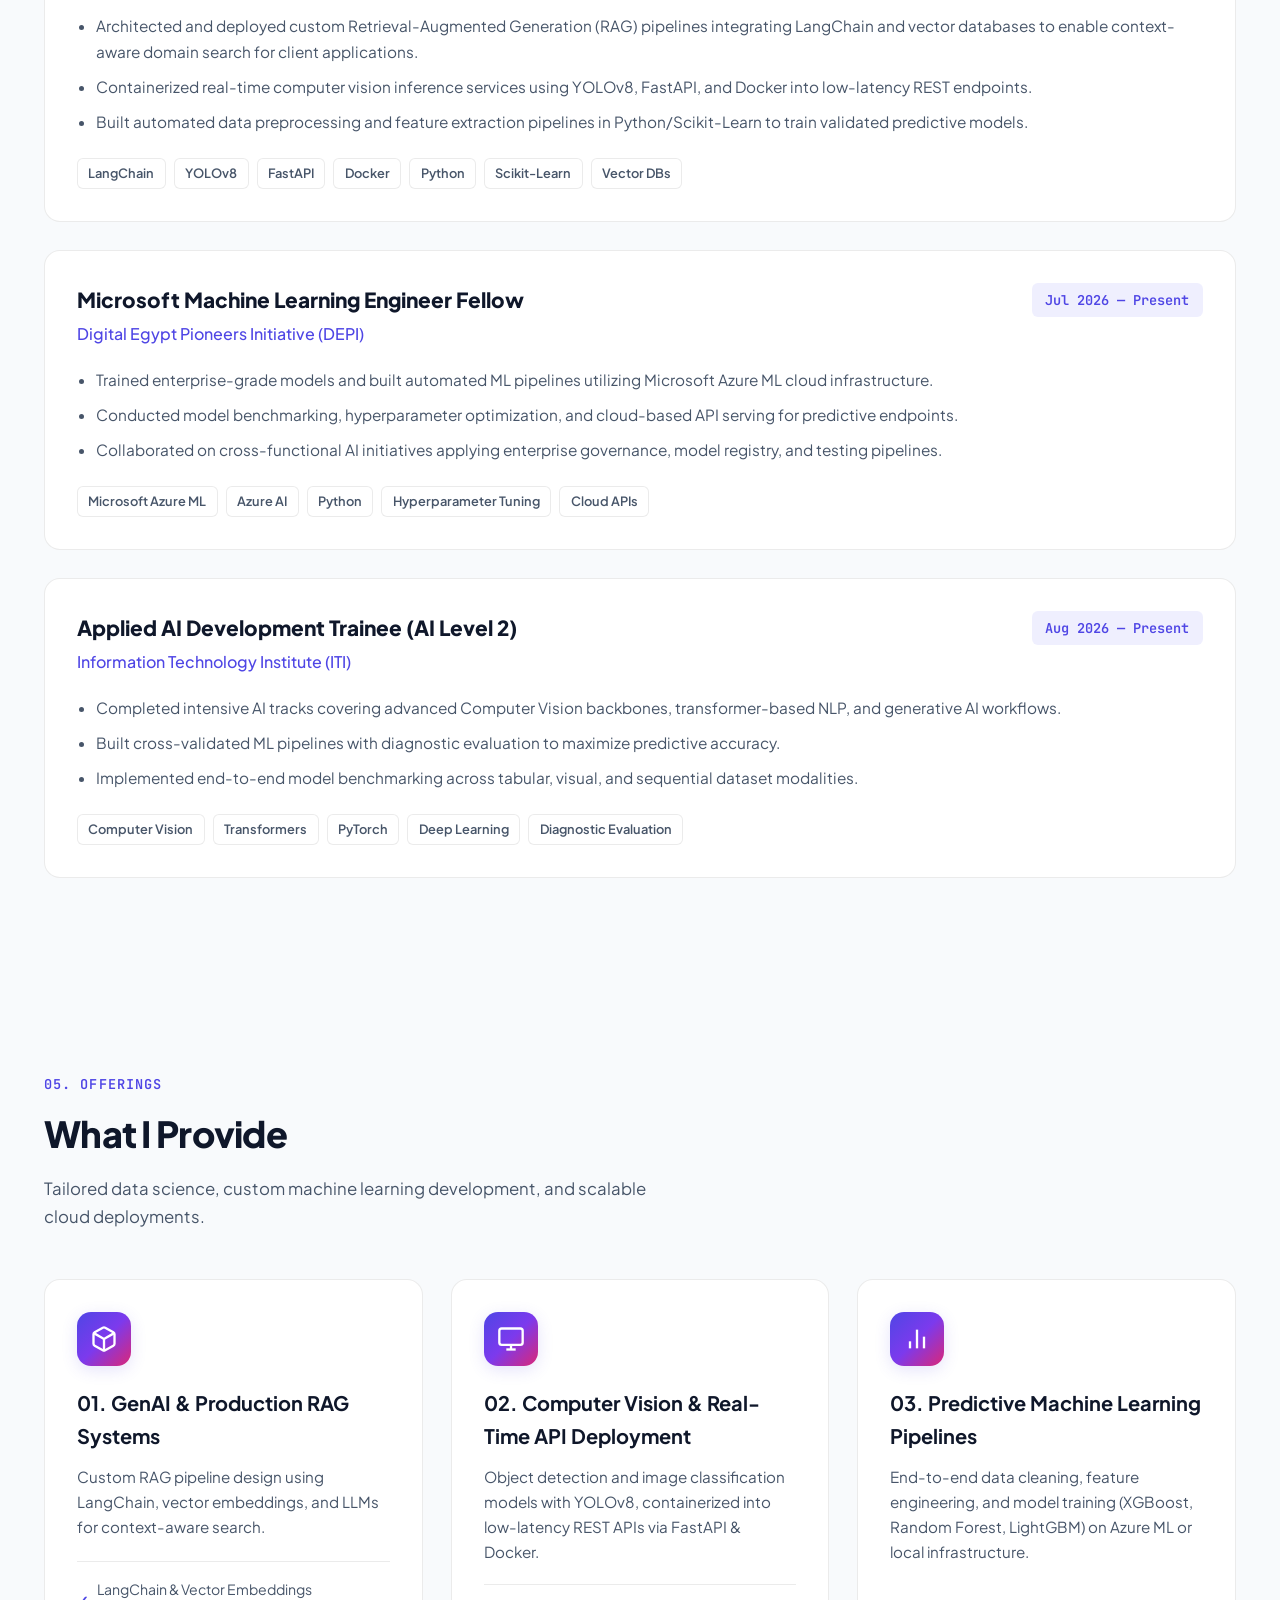
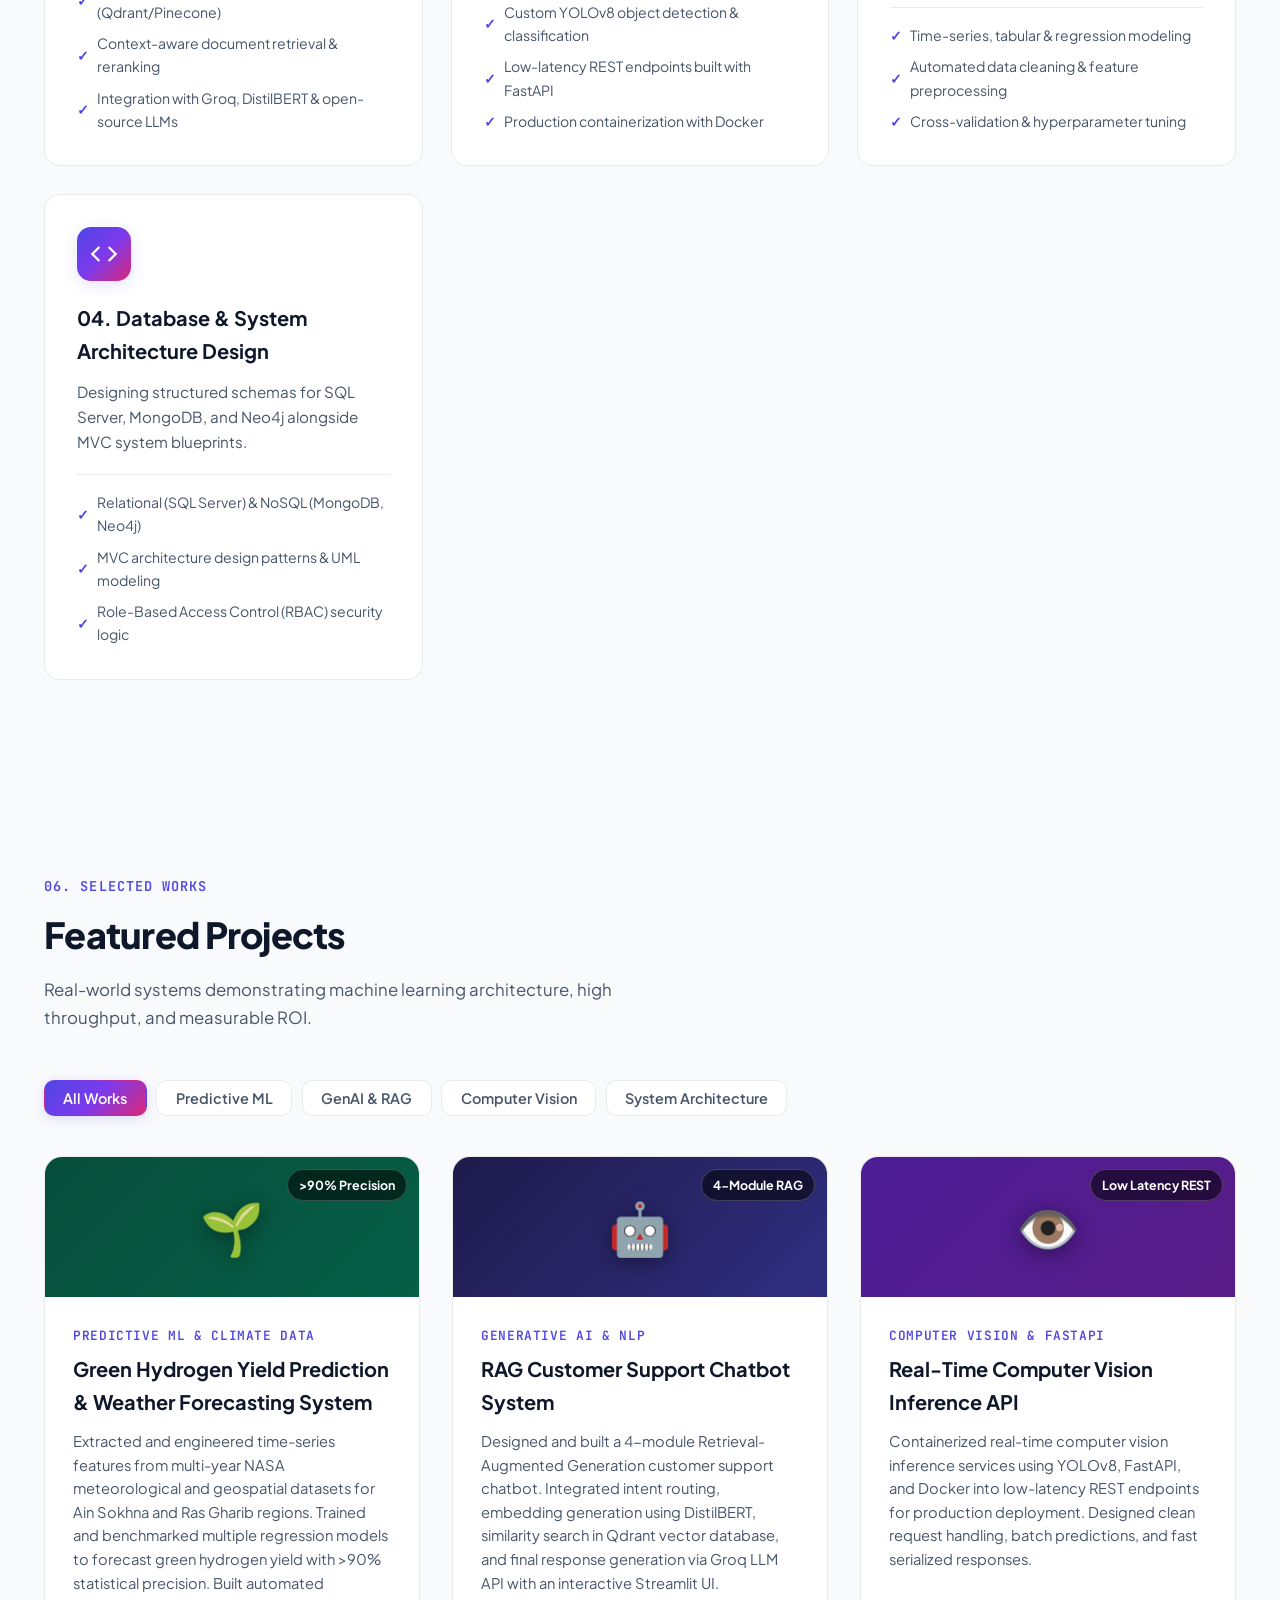
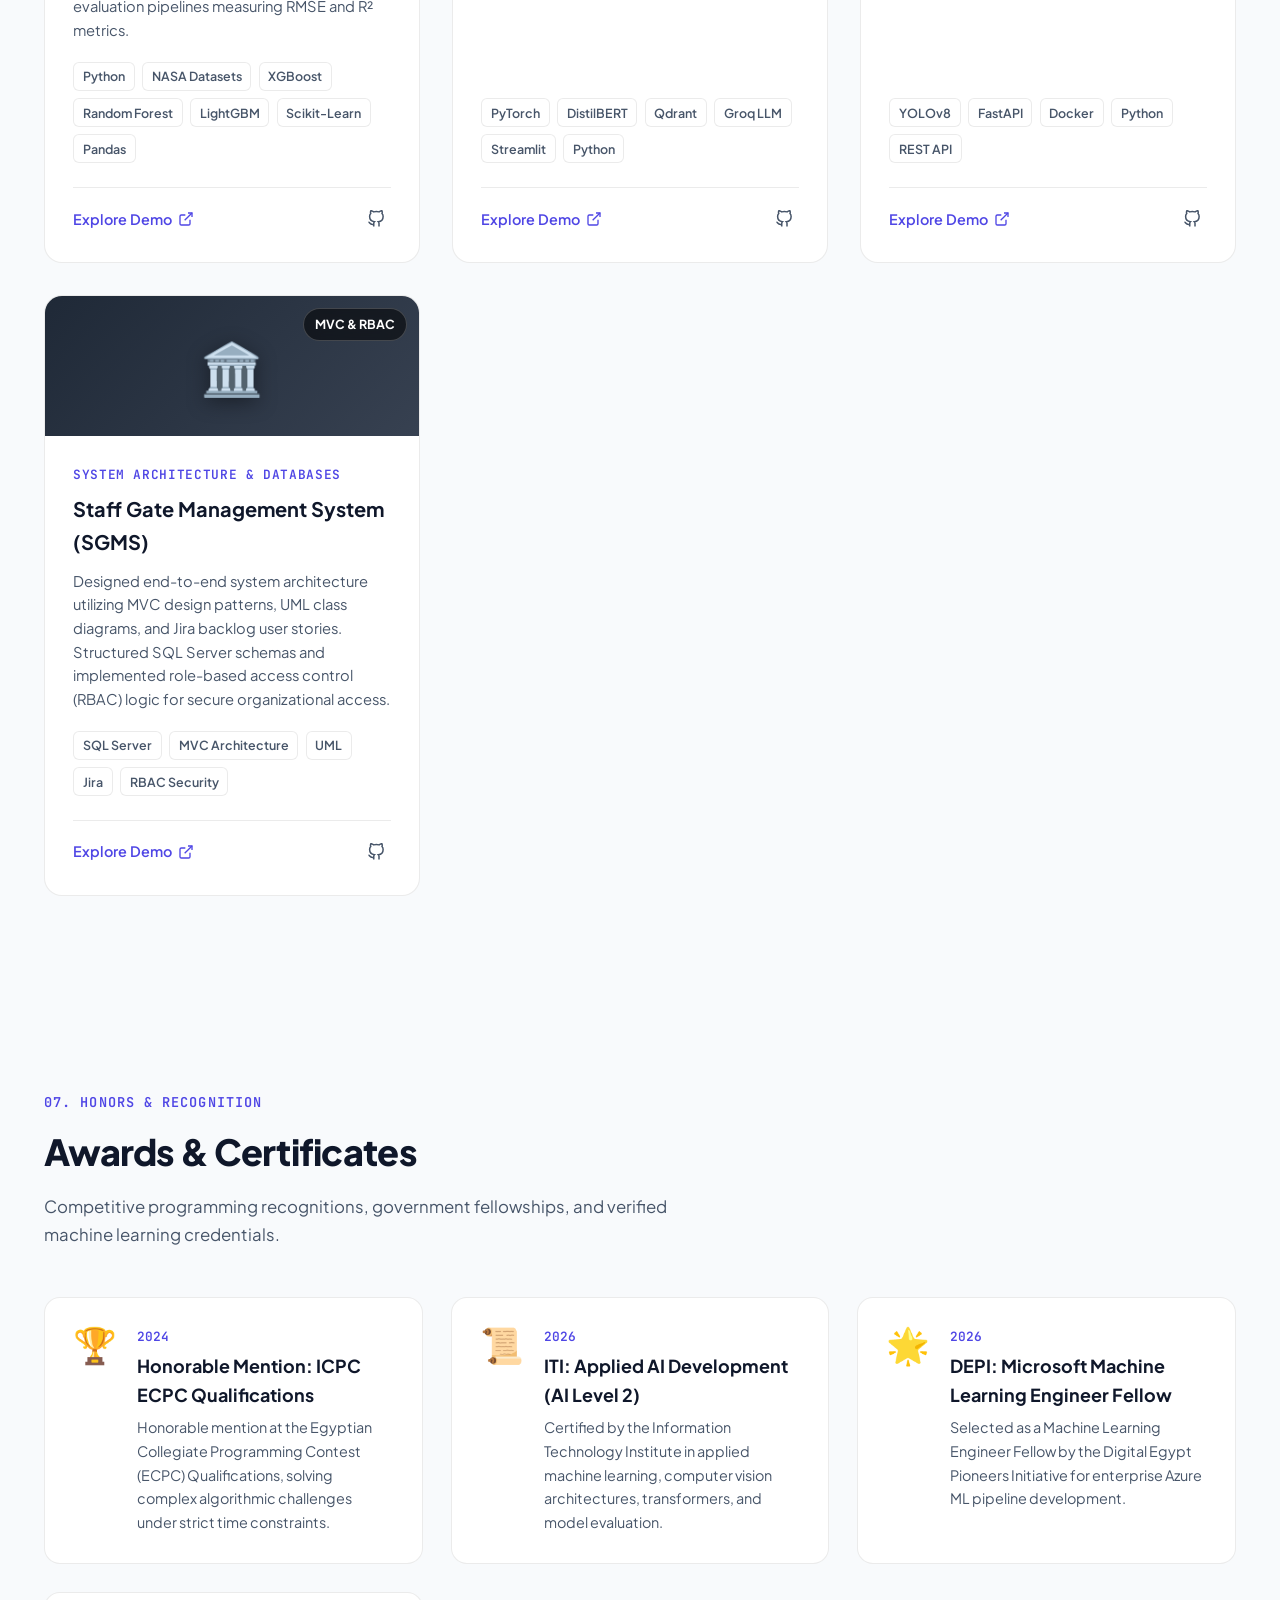
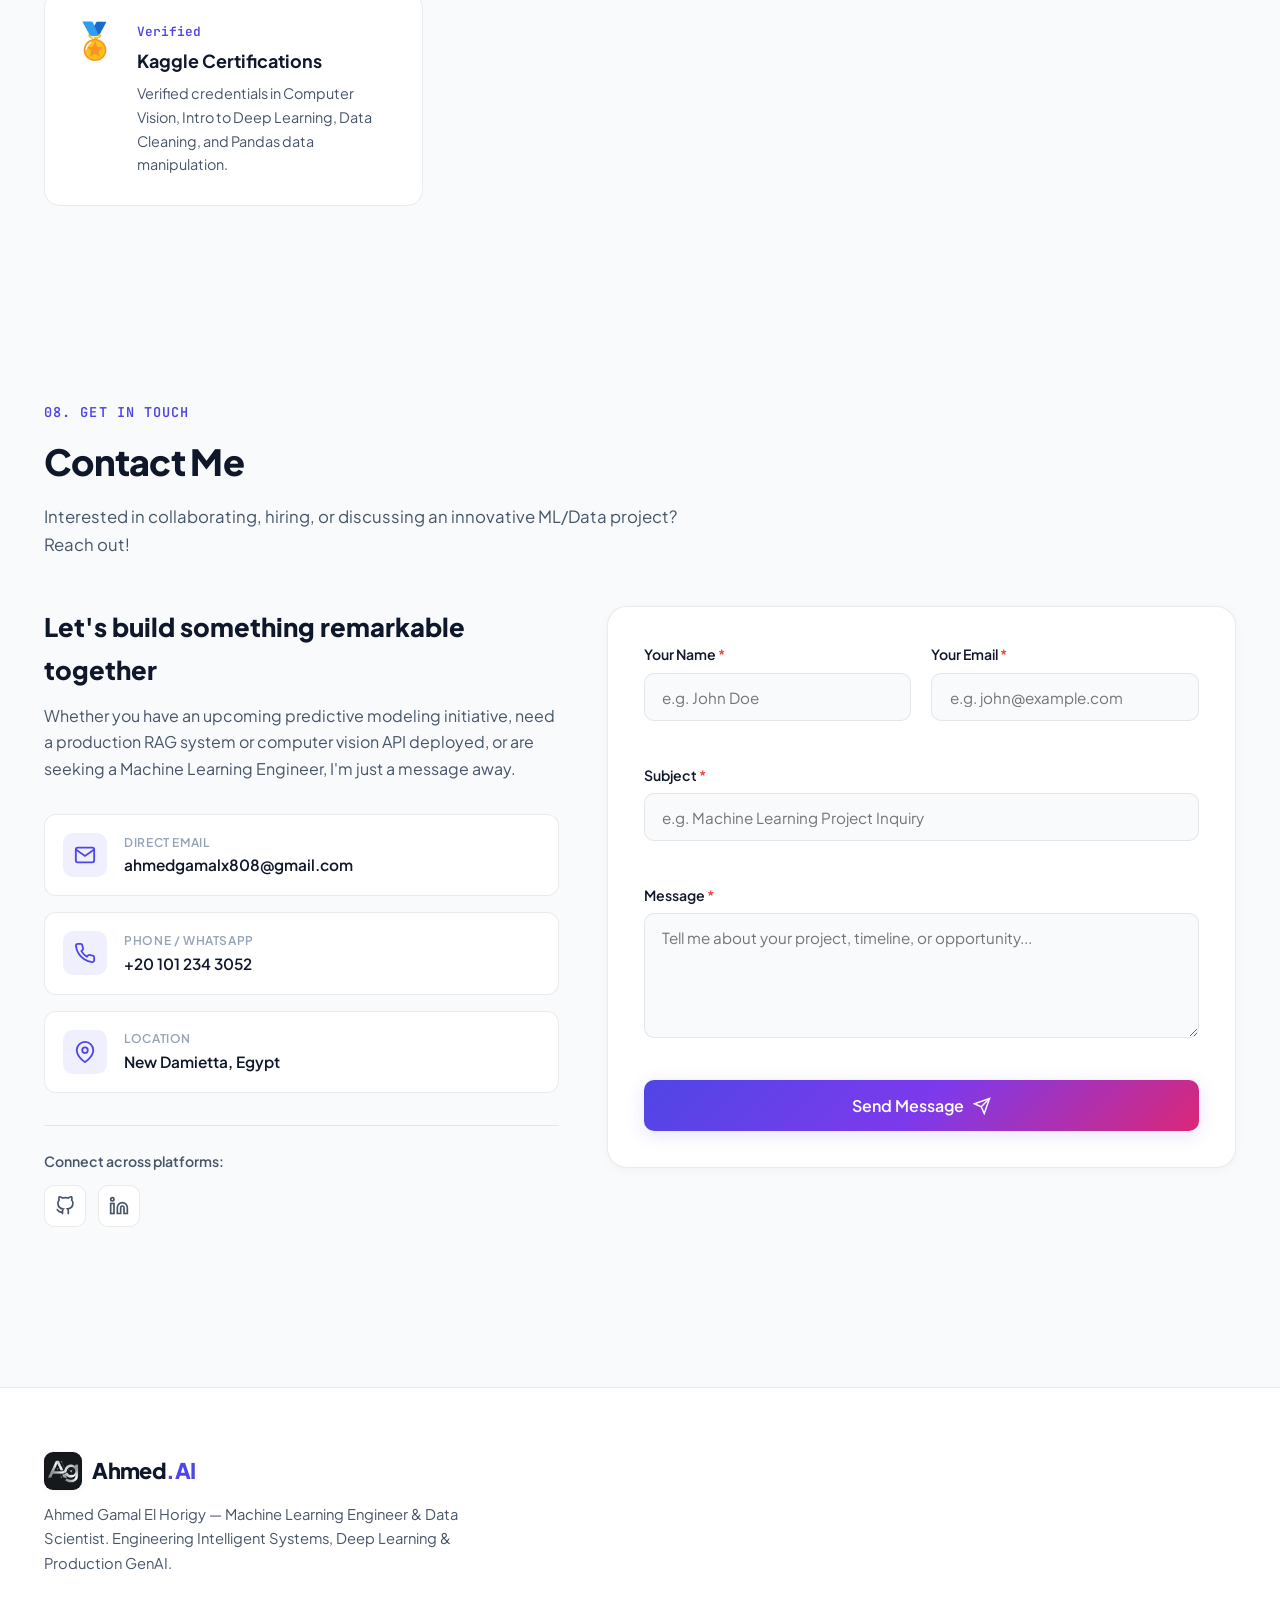
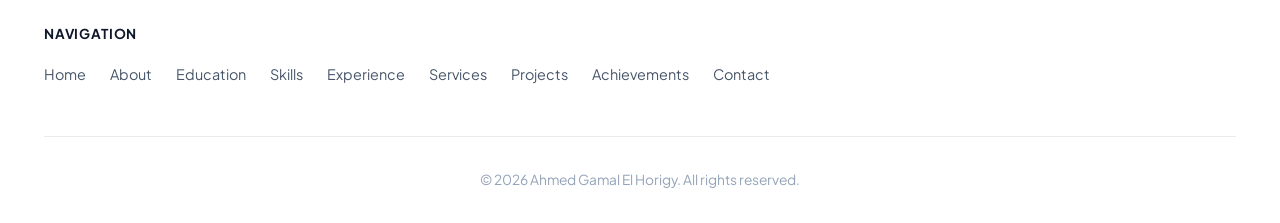
==== commit 07aaf160: "fix the logo icon not showing" ====
--- a/index_light.html
+++ b/index_light.html
@@ -15,8 +15,8 @@
     href="https://fonts.googleapis.com/css2?family=Plus+Jakarta+Sans:wght@300;400;500;600;700;800&family=JetBrains+Mono:wght@400;500;600&display=swap"
     rel="stylesheet">
   <link rel="stylesheet" href="style.css">
-  <link rel="icon" type="image/jpeg" href="images/favicon.jpg">
-  <link rel="icon" type="image/jpeg" href="images/logo-icon.jpg">
+  <link rel="icon" type="image/png" href="images/favicon.png">
+  <link rel="apple-touch-icon" href="images/logo-icon.png">
 </head>
 
 <body>
@@ -25,7 +25,7 @@
     <div class="nav-container">
       <a href="#home" class="brand-logo" aria-label="Ahmed.AI Home">
         <span class="logo-icon">
-          <img src="images/logo-icon.jpg" alt="Ag Logo">
+          <img src="images/logo-icon.png" alt="Ahmed.AI Logo">
         </span>
         <span class="logo-text">Ahmed<span class="accent-dot">.AI</span></span>
       </a>
@@ -1066,15 +1066,11 @@
   <footer class="site-footer">
     <div class="container footer-container">
       <div class="footer-brand">
-        <a href="#home" class="brand-logo">
+        <a href="#home" class="brand-logo" aria-label="Ahmed.AI Home">
           <span class="logo-icon">
-            <svg viewBox="0 0 24 24" width="20" height="20" fill="none" stroke="currentColor" stroke-width="2">
-              <polyline points="16 18 22 12 16 6"></polyline>
-              <polyline points="8 6 2 12 8 18"></polyline>
-              <line x1="14" y1="4" x2="10" y2="20"></line>
-            </svg>
+            <img src="images/logo-icon.png" alt="Ahmed.AI Logo">
           </span>
-          <span class="logo-text">Ahmed<span class="accent-dot">.</span>AI</span>
+          <span class="logo-text">Ahmed<span class="accent-dot">.AI</span></span>
         </a>
         <p class="footer-slogan">Ahmed Gamal El Horigy — Machine Learning Engineer &amp; Data Scientist. Engineering
           Intelligent Systems, Deep Learning &amp; Production GenAI.</p>
--- a/style.css
+++ b/style.css
@@ -215,30 +215,54 @@
 .brand-logo {
   display: flex;
   align-items: center;
-  gap: 0.6rem;
+  gap: 0.65rem;
   font-weight: 800;
   font-size: 1.35rem;
   letter-spacing: -0.03em;
   color: var(--text-primary);
+  text-decoration: none;
+  transition: opacity var(--transition-fast);
+}
+
+.brand-logo:hover {
+  opacity: 0.95;
 }
 
 .logo-icon {
   display: flex;
   align-items: center;
   justify-content: center;
-  height: 36px;
-  width: auto;
-  /* Allow width to scale naturally */
-  max-width: 60px;
-  border-radius: 6px;
+  width: 38px;
+  height: 38px;
+  min-width: 38px;
+  min-height: 38px;
+  border-radius: 9px;
   overflow: hidden;
+  background-color: #12151a;
+  border: 1px solid var(--border-color);
+  box-shadow: var(--shadow-sm);
+  flex-shrink: 0;
+  transition: transform var(--transition-fast), border-color var(--transition-fast), box-shadow var(--transition-fast);
+}
+
+.brand-logo:hover .logo-icon {
+  transform: translateY(-1px) scale(1.04);
+  border-color: var(--border-color-hover);
+  box-shadow: 0 0 12px var(--accent-glow);
 }
 
 .logo-icon img {
+  width: 100%;
   height: 100%;
-  width: auto;
-  object-fit: contain;
+  object-fit: cover;
   display: block;
+  border-radius: inherit;
+}
+
+.logo-icon svg {
+  width: 20px;
+  height: 20px;
+  color: var(--accent-primary);
 }
 
 .logo-text {
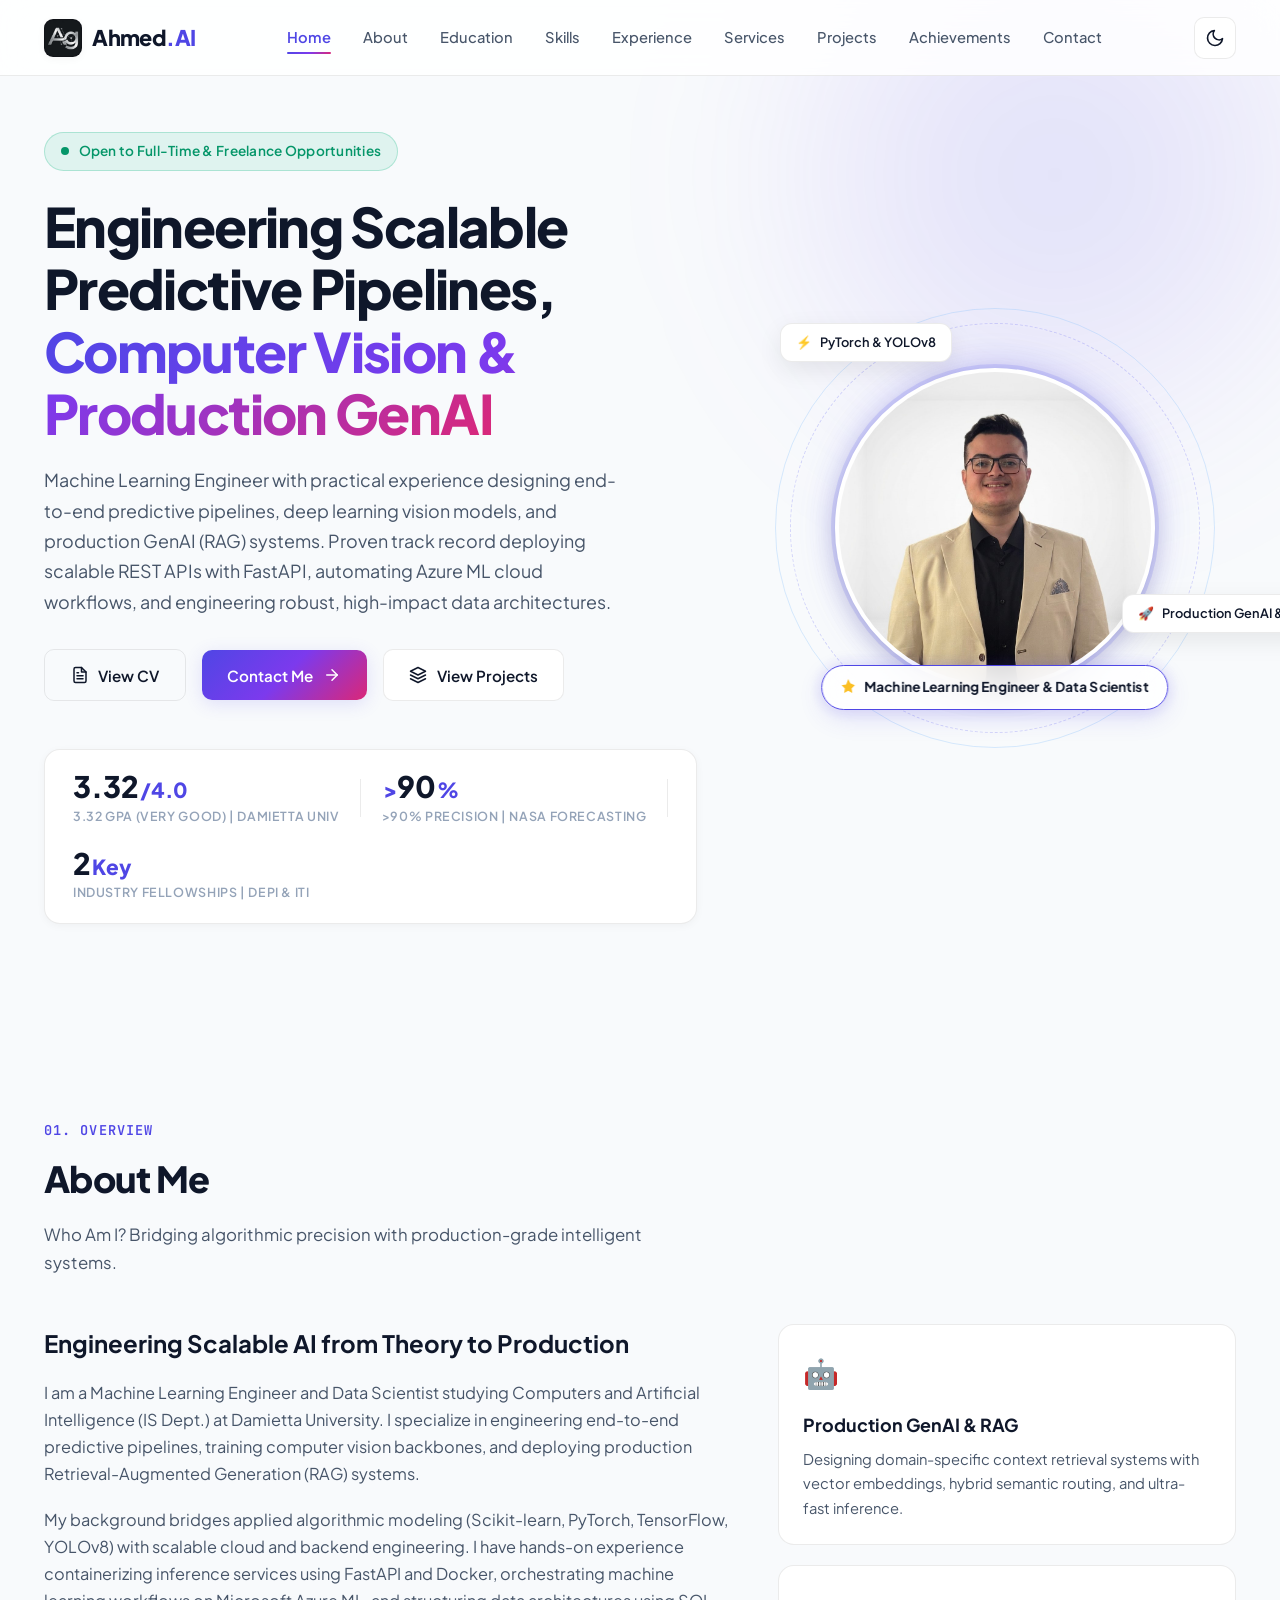
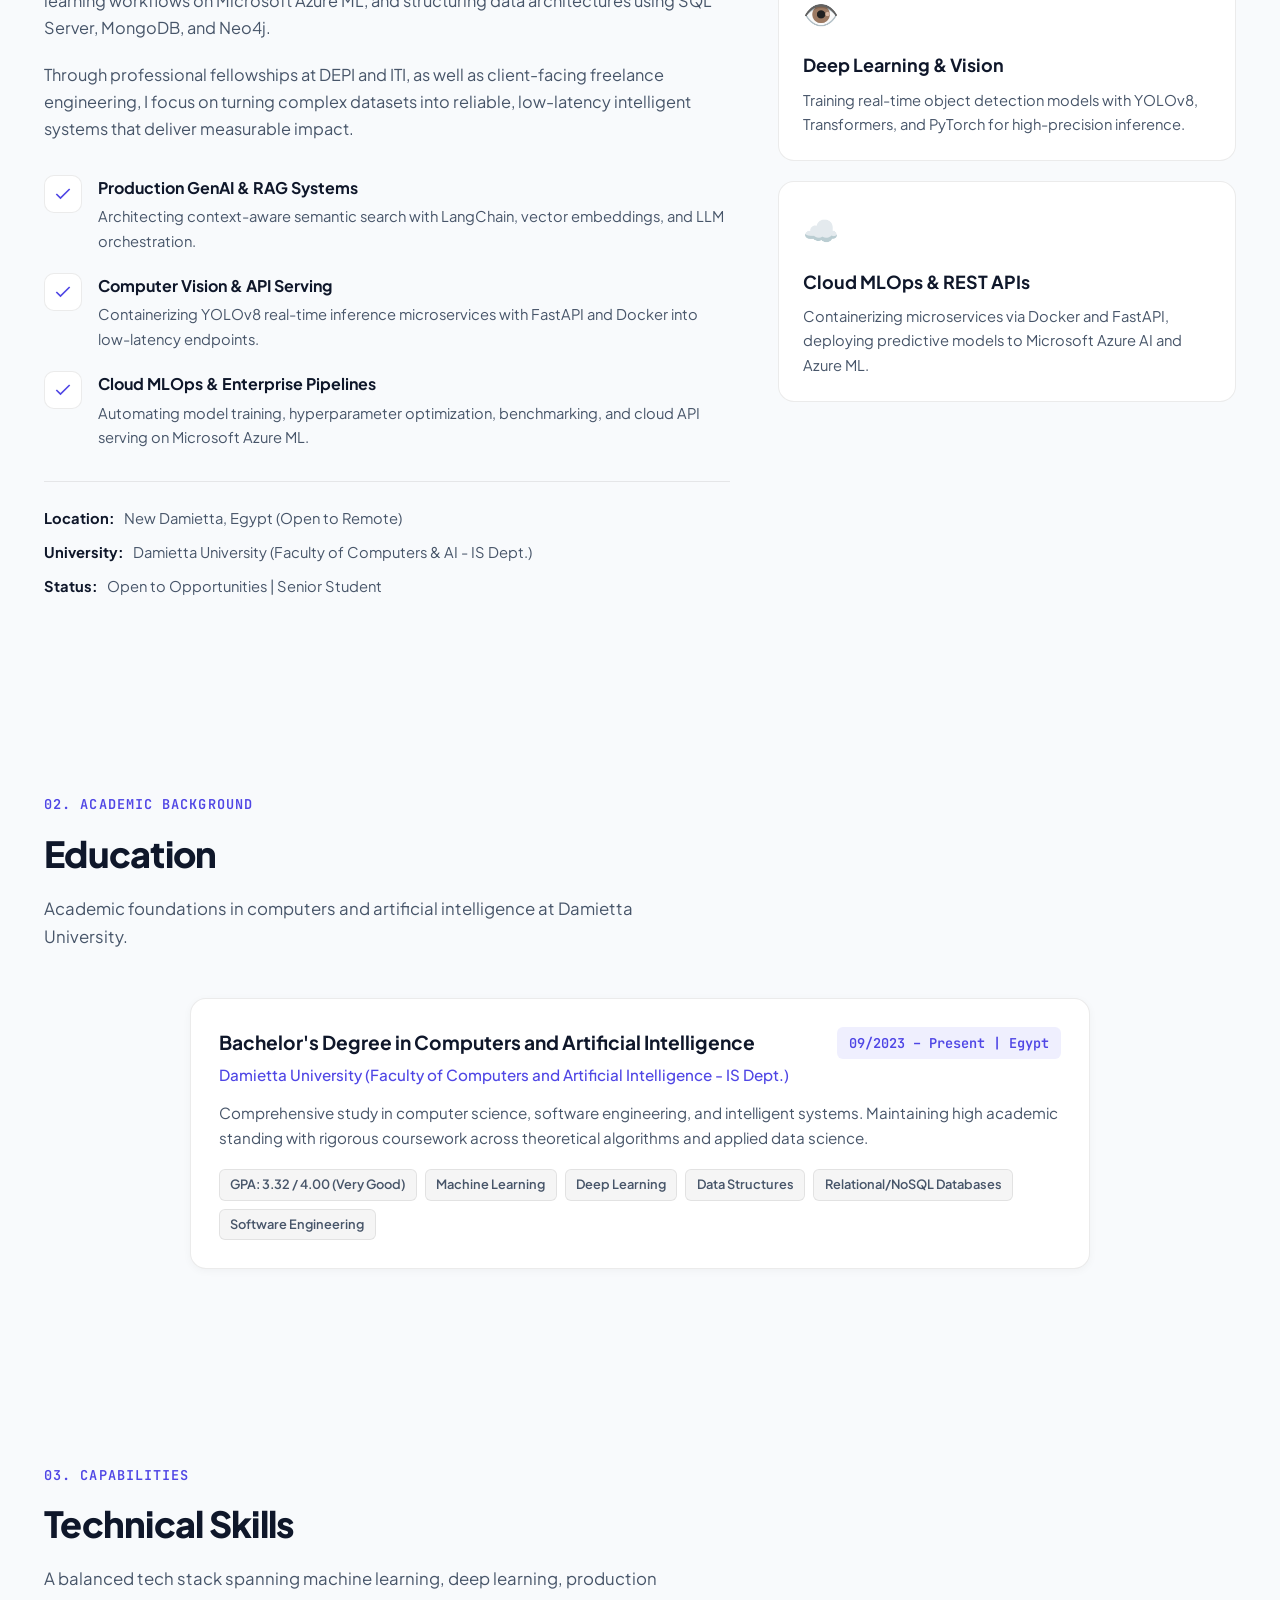
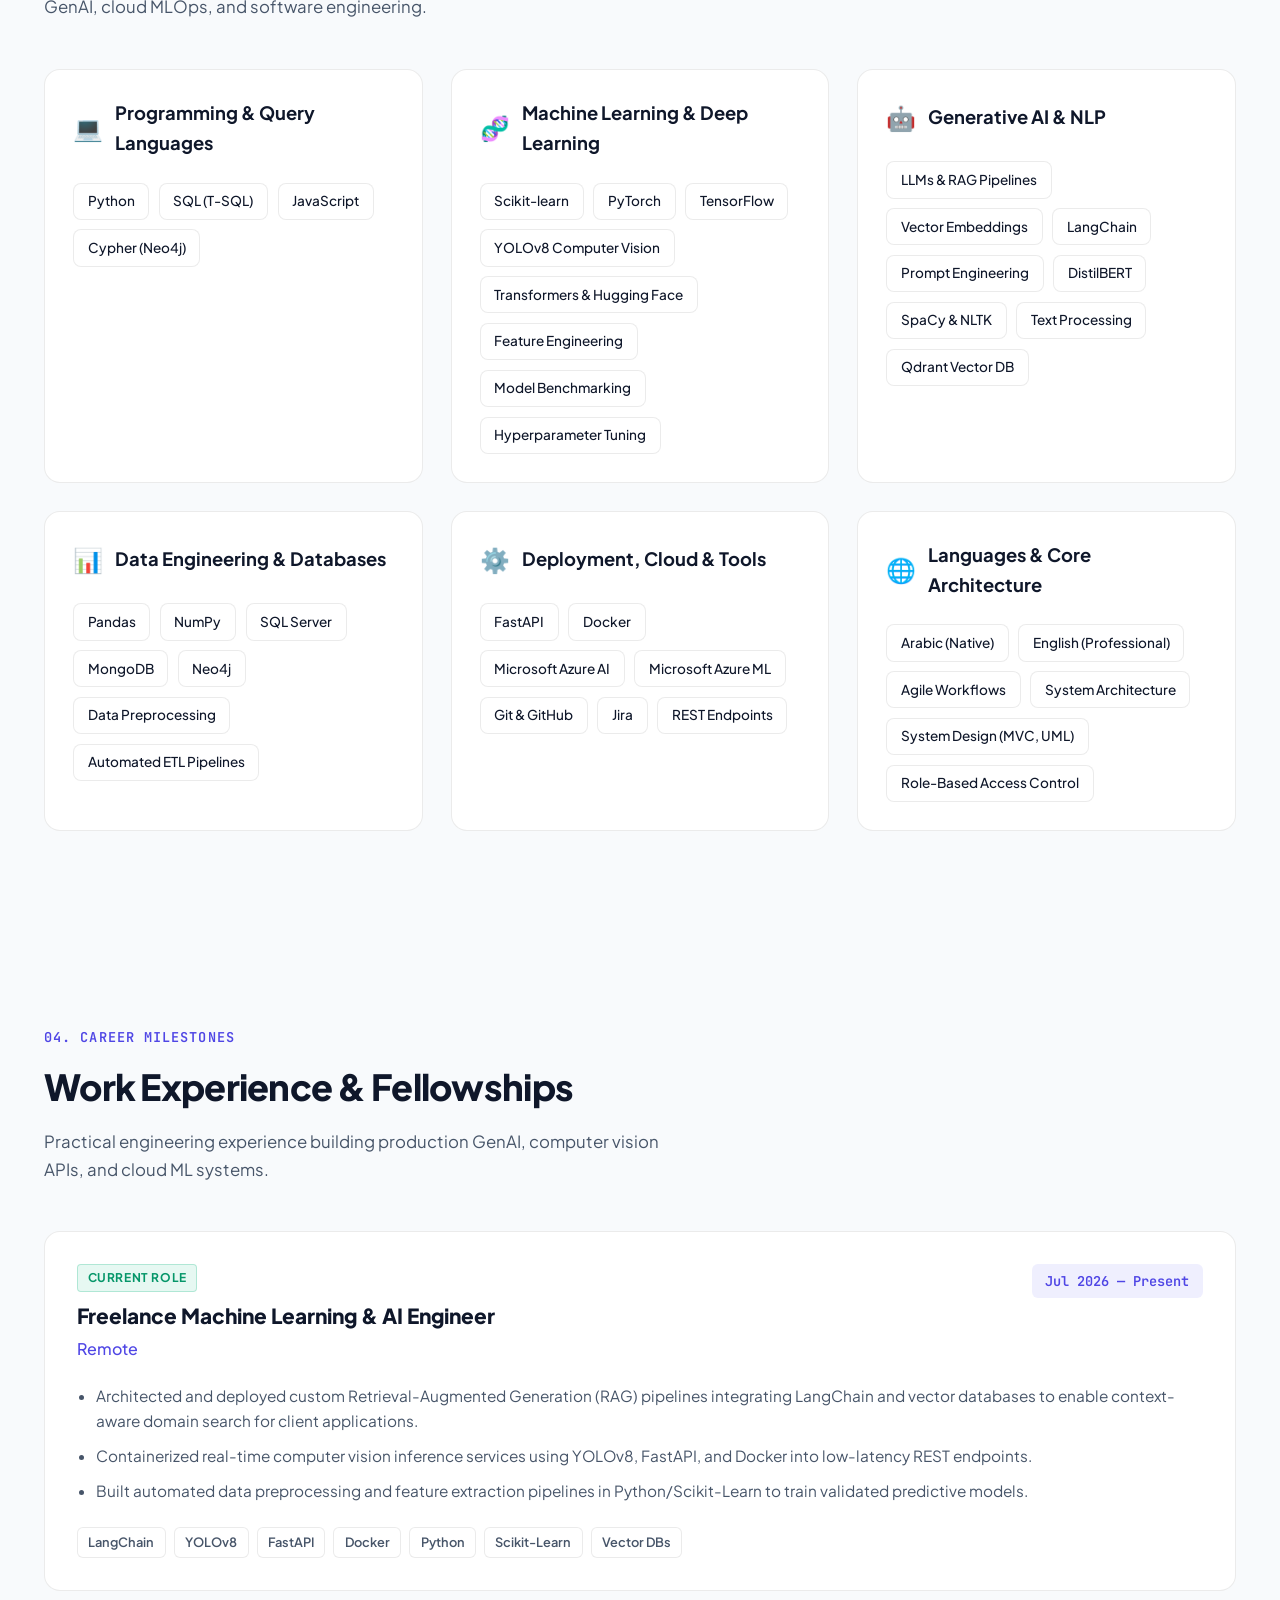
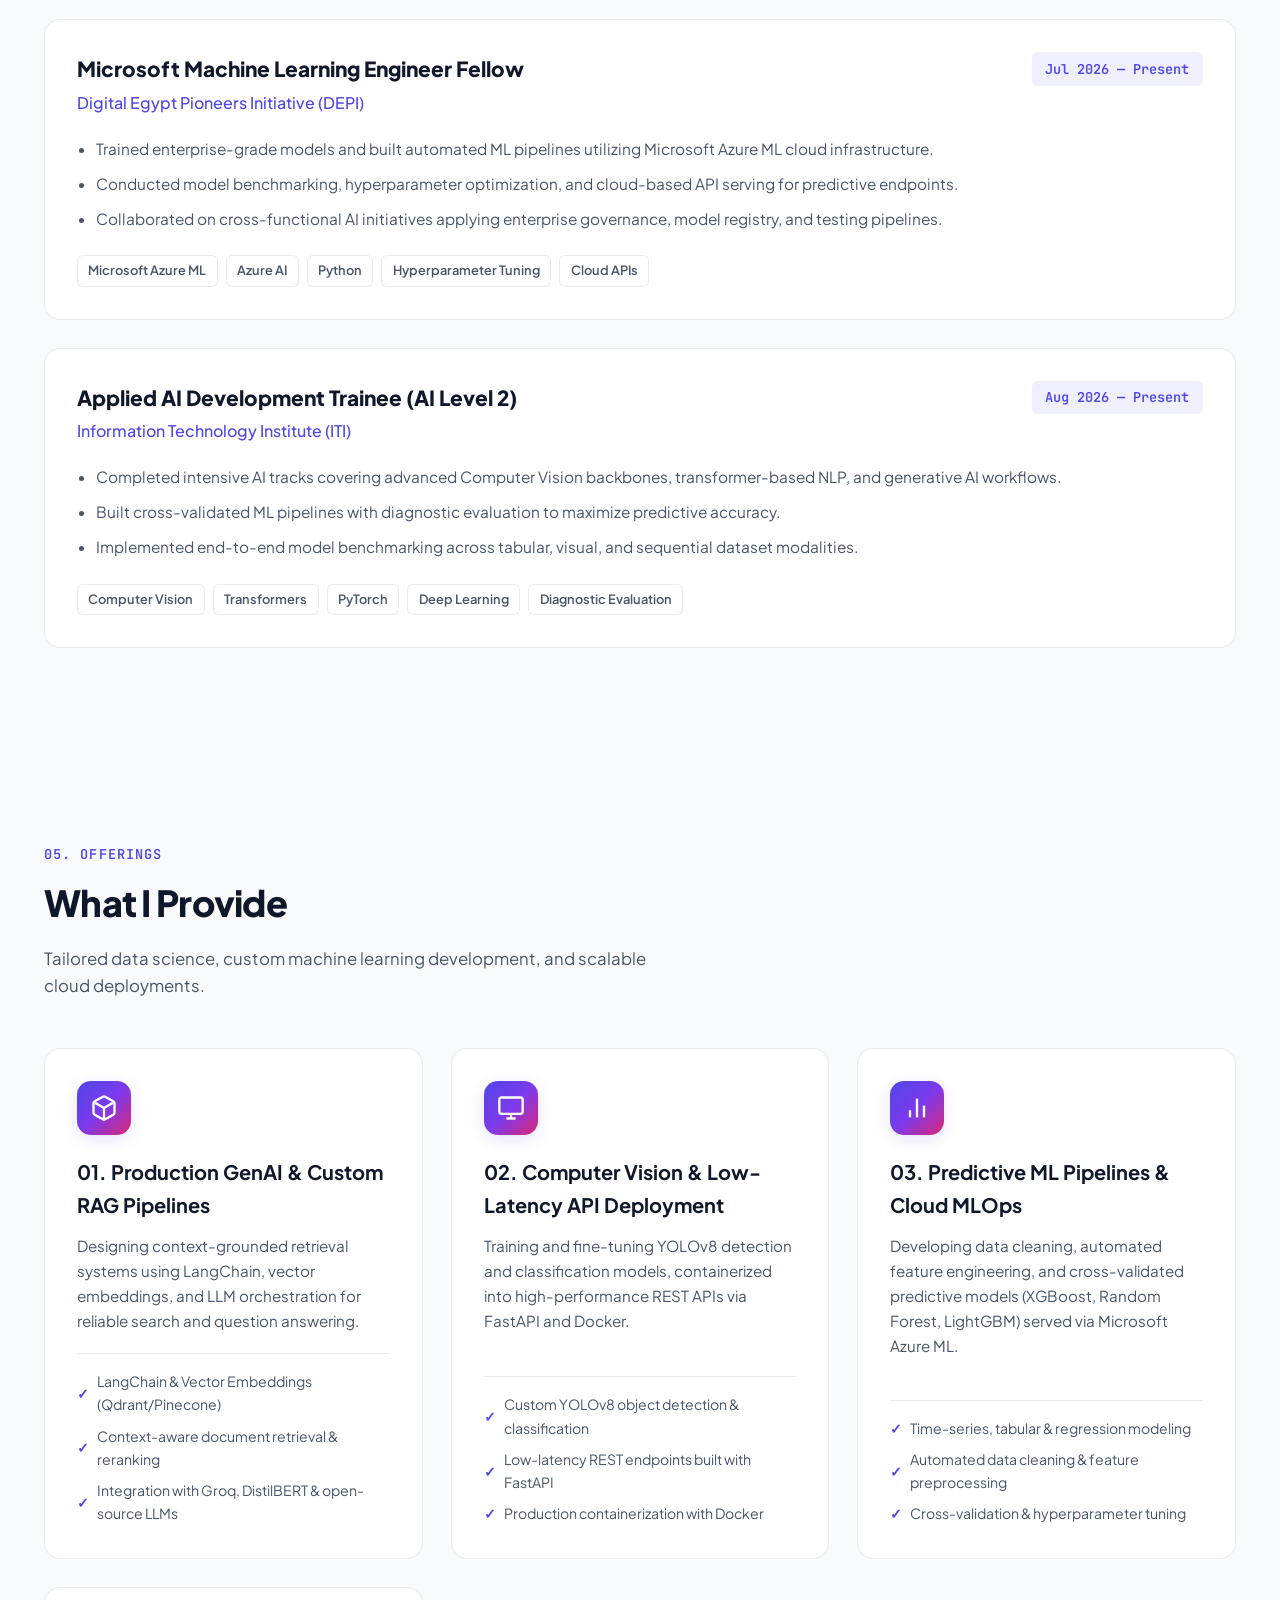
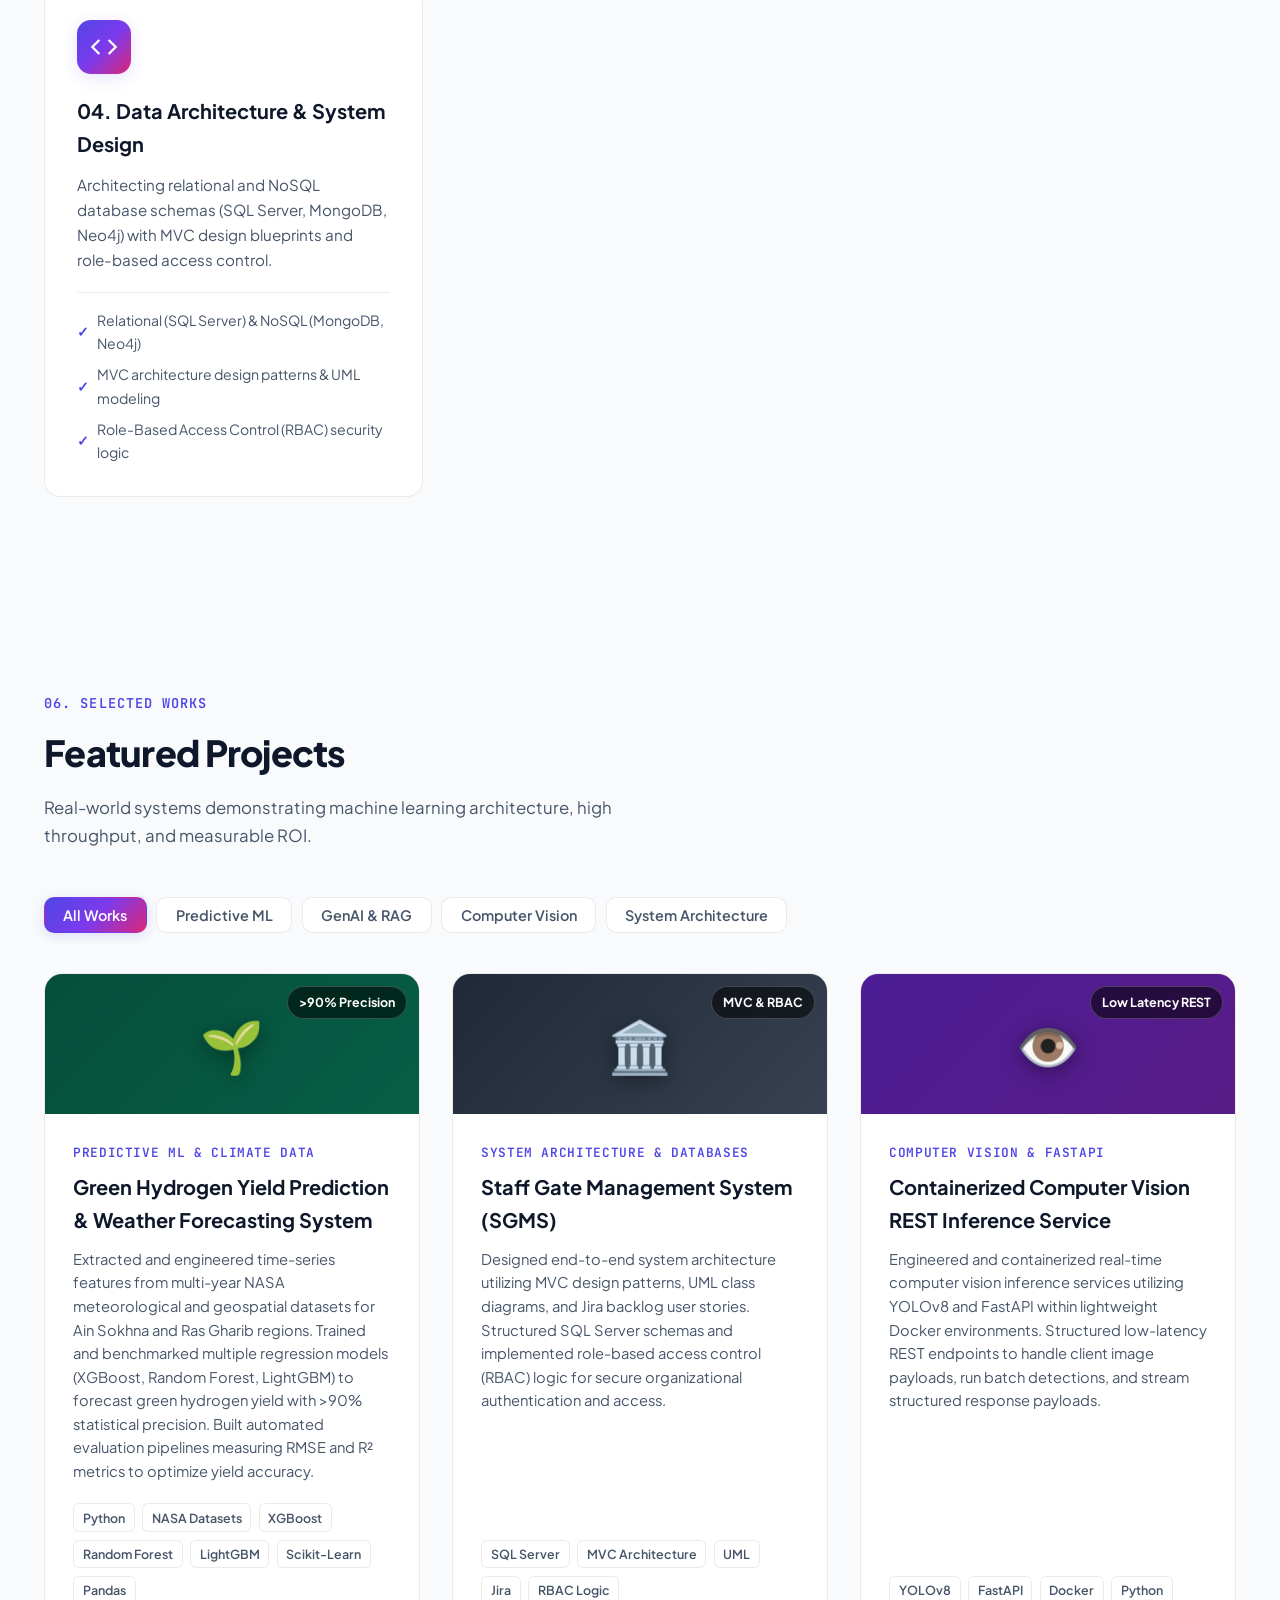
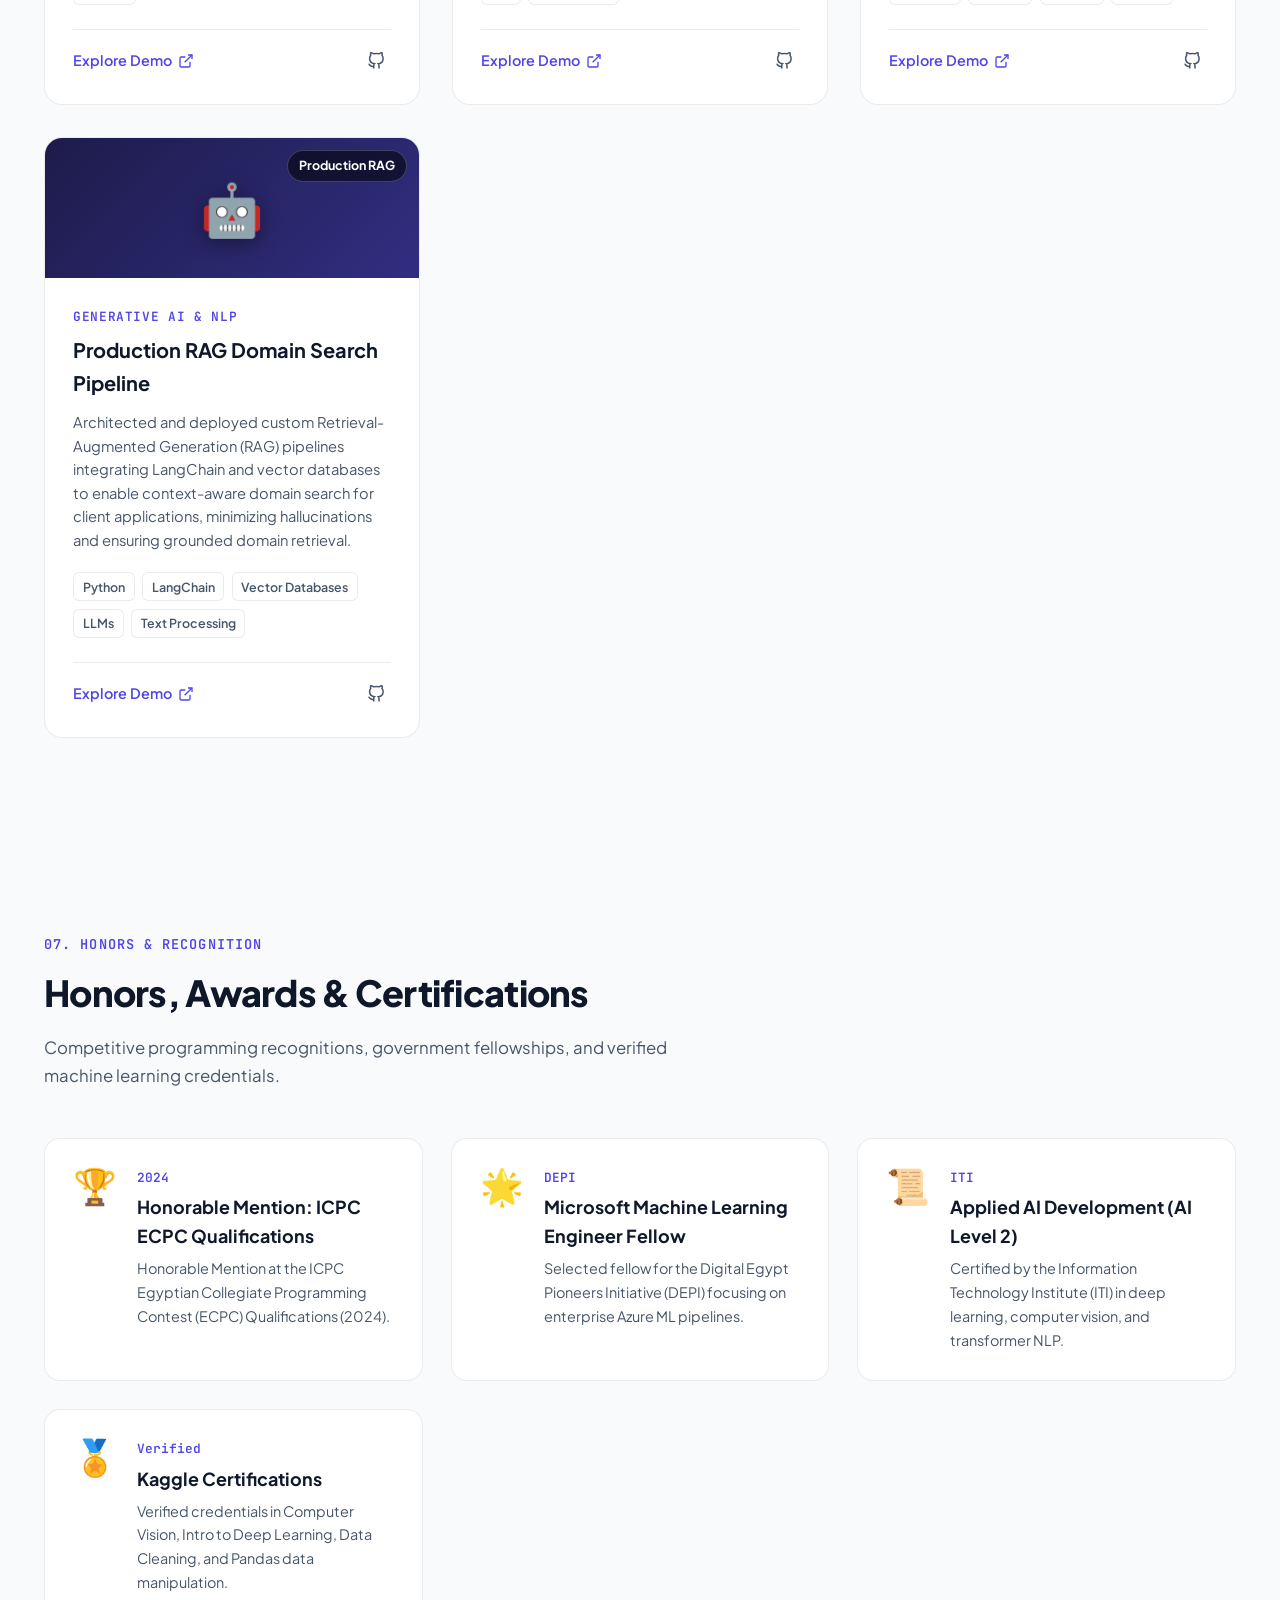
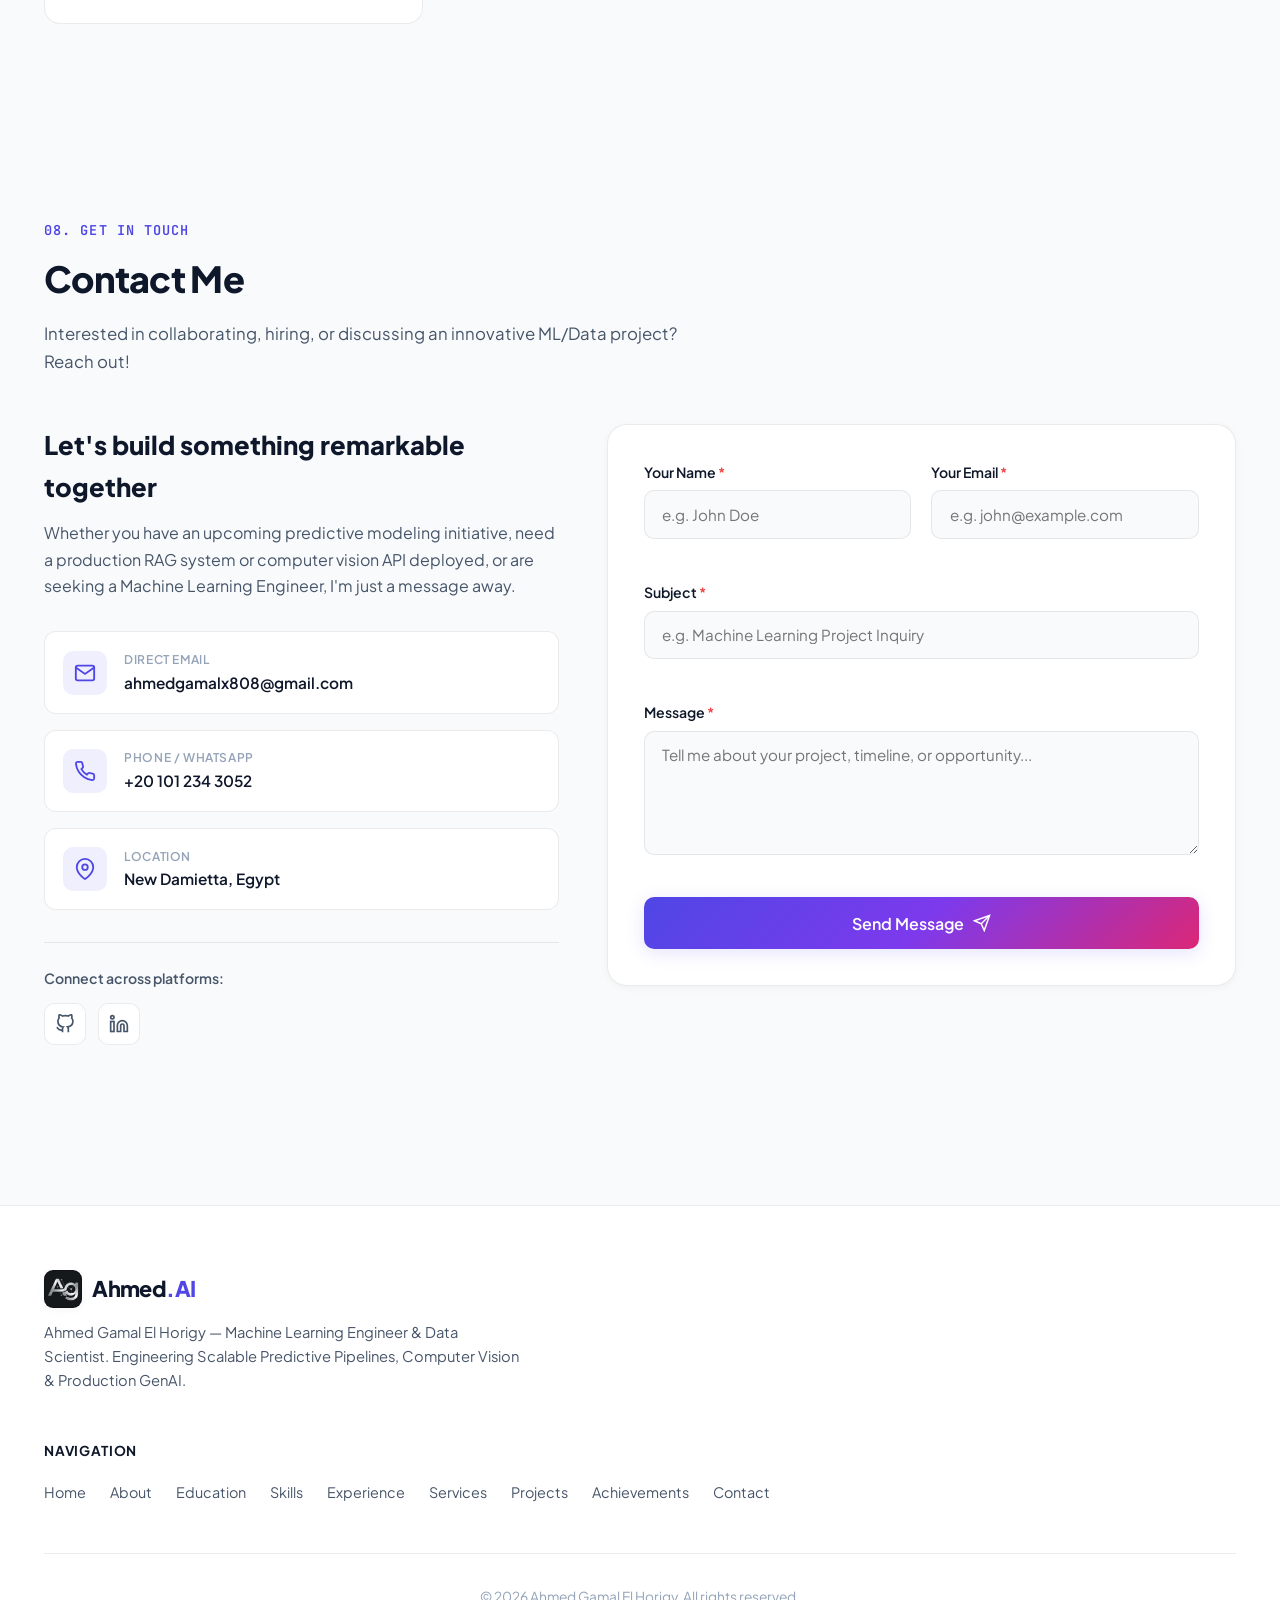
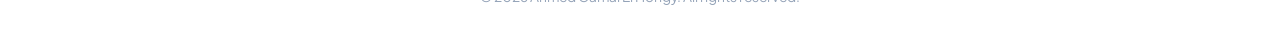
==== commit 5eb4410d: "fix content unmatch" ====
--- a/index_light.html
+++ b/index_light.html
@@ -94,18 +94,19 @@
 
           <!-- Main Headline -->
           <h1 class="hero-headline">
-            Engineering Intelligent Systems, <span class="gradient-text">Deep Learning &amp; Production GenAI</span>
+            Engineering Scalable Predictive Pipelines, <span class="gradient-text">Computer Vision &amp; Production GenAI</span>
           </h1>
 
           <!-- Short Bio Tagline -->
           <p class="hero-tagline">
             Machine Learning Engineer with practical experience designing end-to-end predictive pipelines, deep learning
-            vision models, and production GenAI (RAG) systems.
+            vision models, and production GenAI (RAG) systems. Proven track record deploying scalable REST APIs with
+            FastAPI, automating Azure ML cloud workflows, and engineering robust, high-impact data architectures.
           </p>
 
           <!-- 3 Primary CTA Action Buttons -->
           <div class="hero-actions">
-            <a href="https://drive.google.com/file/d/1XW4Ch27_IBrfKb7YSozJML9A6NPD5pQh/view?usp=sharing" target="_blank"
+            <a href="https://drive.google.com/file/d/19X3UrcHAxvXtReW5MlMxgAq0hZ3FQ80G/view?usp=drive_link" target="_blank"
               rel="noopener noreferrer" class="btn btn-outline" id="viewCvBtn">
               <svg viewBox="0 0 24 24" width="18" height="18" fill="none" stroke="currentColor" stroke-width="2"
                 stroke-linecap="round" stroke-linejoin="round">
@@ -141,19 +142,19 @@
             <div class="metric-card">
               <div class="metric-number"><span class="counter" data-target="3.32">0.00</span><span
                   class="plus">/4.0</span></div>
-              <div class="metric-label">3.32 GPA (Very Good)</div>
-            </div>
-            <div class="metric-divider"></div>
-            <div class="metric-card">
-              <div class="metric-number"><span class="counter" data-target="4">0</span><span class="plus"> Core</span>
-              </div>
-              <div class="metric-label">Production Modules</div>
+              <div class="metric-label">3.32 GPA (Very Good) | Damietta Univ</div>
             </div>
             <div class="metric-divider"></div>
             <div class="metric-card">
               <div class="metric-number"><span class="plus">&gt;</span><span class="counter"
                   data-target="90">0</span><span class="percent">%</span></div>
-              <div class="metric-label">NASA Yield Precision</div>
+              <div class="metric-label">&gt;90% Precision | NASA Forecasting</div>
+            </div>
+            <div class="metric-divider"></div>
+            <div class="metric-card">
+              <div class="metric-number"><span class="counter" data-target="2">0</span><span class="plus"> Key</span>
+              </div>
+              <div class="metric-label">Industry Fellowships | DEPI &amp; ITI</div>
             </div>
           </div>
         </div>
@@ -209,19 +210,13 @@
           <div class="about-narrative">
             <h3 class="narrative-heading">Engineering Scalable AI from Theory to Production</h3>
             <p>
-              I am a Machine Learning Engineer and Senior AI Student at Damietta University (IS Dept.) with a strong
-              background in designing end-to-end predictive pipelines, deep learning vision models, and production
-              Retrieval-Augmented Generation (RAG) systems.
+              I am a Machine Learning Engineer and Data Scientist studying Computers and Artificial Intelligence (IS Dept.) at Damietta University. I specialize in engineering end-to-end predictive pipelines, training computer vision backbones, and deploying production Retrieval-Augmented Generation (RAG) systems.
             </p>
             <p>
-              My expertise spans machine learning algorithms (XGBoost, LightGBM, Random Forest, Scikit-learn) and deep
-              learning models (YOLOv8, Transformers, PyTorch, TensorFlow) integrated with vector embeddings, LangChain,
-              and modern databases like SQL Server, MongoDB, and Neo4j.
+              My background bridges applied algorithmic modeling (Scikit-learn, PyTorch, TensorFlow, YOLOv8) with scalable cloud and backend engineering. I have hands-on experience containerizing inference services using FastAPI and Docker, orchestrating machine learning workflows on Microsoft Azure ML, and structuring data architectures using SQL Server, MongoDB, and Neo4j.
             </p>
             <p>
-              With hands-on experience deploying scalable REST APIs using FastAPI, containerizing inference services
-              with Docker, and automating cloud workflows on Microsoft Azure AI / Azure ML, I turn complex data into
-              robust, high-impact intelligent applications.
+              Through professional fellowships at DEPI and ITI, as well as client-facing freelance engineering, I focus on turning complex datasets into reliable, low-latency intelligent systems that deliver measurable impact.
             </p>
 
             <div class="about-key-highlights">
@@ -232,9 +227,8 @@
                   </svg>
                 </div>
                 <div>
-                  <strong>Production GenAI &amp; RAG Pipelines</strong>
-                  <p>Context-aware systems built with LangChain, DistilBERT embeddings, Qdrant vector databases, and
-                    Groq LLMs.</p>
+                  <strong>Production GenAI &amp; RAG Systems</strong>
+                  <p>Architecting context-aware semantic search with LangChain, vector embeddings, and LLM orchestration.</p>
                 </div>
               </div>
               <div class="highlight-item">
@@ -244,9 +238,19 @@
                   </svg>
                 </div>
                 <div>
-                  <strong>Cloud MLOps &amp; Microservices</strong>
-                  <p>Containerized computer vision endpoints with YOLOv8, FastAPI, Docker, and Microsoft Azure ML
-                    automation.</p>
+                  <strong>Computer Vision &amp; API Serving</strong>
+                  <p>Containerizing YOLOv8 real-time inference microservices with FastAPI and Docker into low-latency endpoints.</p>
+                </div>
+              </div>
+              <div class="highlight-item">
+                <div class="highlight-icon">
+                  <svg viewBox="0 0 24 24" width="20" height="20" fill="none" stroke="currentColor" stroke-width="2">
+                    <polyline points="20 6 9 17 4 12"></polyline>
+                  </svg>
+                </div>
+                <div>
+                  <strong>Cloud MLOps &amp; Enterprise Pipelines</strong>
+                  <p>Automating model training, hyperparameter optimization, benchmarking, and cloud API serving on Microsoft Azure ML.</p>
                 </div>
               </div>
             </div>
@@ -290,12 +294,11 @@
       <div class="container">
         <div class="section-header">
           <div class="section-tag">02. Academic Background</div>
-          <h2 class="section-title">Education &amp; Credentials</h2>
-          <p class="section-subtitle">Academic foundations in computers, artificial intelligence, and specialized
-            industry fellowships.</p>
-        </div>
-
-        <div class="timeline">
+          <h2 class="section-title">Education</h2>
+          <p class="section-subtitle">Academic foundations in computers and artificial intelligence at Damietta University.</p>
+        </div>
+
+        <div class="timeline timeline-single">
           <!-- Item 1: University -->
           <div class="timeline-item">
             <div class="timeline-dot"></div>
@@ -303,10 +306,9 @@
               <div class="timeline-header">
                 <div>
                   <h3 class="degree-title">Bachelor's Degree in Computers and Artificial Intelligence</h3>
-                  <h4 class="institution-name">Damietta University (Faculty of Computers and Artificial Intelligence -
-                    IS Dept.)</h4>
-                </div>
-                <span class="timeline-date">Sept 2023 — Present | Egypt</span>
+                  <h4 class="institution-name">Damietta University (Faculty of Computers and Artificial Intelligence - IS Dept.)</h4>
+                </div>
+                <span class="timeline-date">09/2023 – Present | Egypt</span>
               </div>
               <p class="timeline-description">
                 Comprehensive study in computer science, software engineering, and intelligent systems. Maintaining high
@@ -314,60 +316,11 @@
               </p>
               <div class="timeline-tags">
                 <span class="tag">GPA: 3.32 / 4.00 (Very Good)</span>
-                <span class="tag">Machine Learning &amp; Deep Learning</span>
-                <span class="tag">Data Structures &amp; Algorithms</span>
-                <span class="tag">Relational Databases (SQL Server)</span>
-                <span class="tag">NoSQL (MongoDB, Neo4j)</span>
-                <span class="tag">Software Engineering &amp; System Architecture</span>
-              </div>
-            </div>
-          </div>
-
-          <!-- Item 2: DEPI -->
-          <div class="timeline-item">
-            <div class="timeline-dot"></div>
-            <div class="timeline-content">
-              <div class="timeline-header">
-                <div>
-                  <h3 class="degree-title">Microsoft Machine Learning Engineer Fellow</h3>
-                  <h4 class="institution-name">Digital Egypt Pioneers Initiative (DEPI)</h4>
-                </div>
-                <span class="timeline-date">Jul 2026 — Present</span>
-              </div>
-              <p class="timeline-description">
-                Specialized enterprise program focusing on developing scalable predictive models, cloud automation
-                pipelines, hyperparameter tuning, and containerized serving utilizing Microsoft Azure ML cloud
-                architecture.
-              </p>
-              <div class="timeline-tags">
-                <span class="tag">DEPI Fellow</span>
-                <span class="tag">Microsoft Azure ML</span>
-                <span class="tag">Enterprise MLOps</span>
-                <span class="tag">Model Benchmarking</span>
-              </div>
-            </div>
-          </div>
-
-          <!-- Item 3: ITI -->
-          <div class="timeline-item">
-            <div class="timeline-dot"></div>
-            <div class="timeline-content">
-              <div class="timeline-header">
-                <div>
-                  <h3 class="degree-title">Applied AI Development Trainee (AI Level 2)</h3>
-                  <h4 class="institution-name">Information Technology Institute (ITI)</h4>
-                </div>
-                <span class="timeline-date">Aug 2026 — Present</span>
-              </div>
-              <p class="timeline-description">
-                Intensive industry training covering advanced Computer Vision backbones, transformer-based NLP,
-                generative AI workflows, and cross-validated ML pipelines with rigorous diagnostic evaluation.
-              </p>
-              <div class="timeline-tags">
-                <span class="tag">ITI AI Level 2 Certification</span>
-                <span class="tag">Computer Vision</span>
-                <span class="tag">Transformer NLP</span>
-                <span class="tag">Diagnostic Evaluation</span>
+                <span class="tag">Machine Learning</span>
+                <span class="tag">Deep Learning</span>
+                <span class="tag">Data Structures</span>
+                <span class="tag">Relational/NoSQL Databases</span>
+                <span class="tag">Software Engineering</span>
               </div>
             </div>
           </div>
@@ -605,9 +558,8 @@
                 <line x1="12" y1="22.08" x2="12" y2="12"></line>
               </svg>
             </div>
-            <h3 class="service-title">01. GenAI &amp; Production RAG Systems</h3>
-            <p class="service-desc">Custom RAG pipeline design using LangChain, vector embeddings, and LLMs for
-              context-aware search.</p>
+            <h3 class="service-title">01. Production GenAI &amp; Custom RAG Pipelines</h3>
+            <p class="service-desc">Designing context-grounded retrieval systems using LangChain, vector embeddings, and LLM orchestration for reliable search and question answering.</p>
             <ul class="service-checklist">
               <li>LangChain &amp; Vector Embeddings (Qdrant/Pinecone)</li>
               <li>Context-aware document retrieval &amp; reranking</li>
@@ -624,9 +576,8 @@
                 <line x1="12" y1="17" x2="12" y2="21"></line>
               </svg>
             </div>
-            <h3 class="service-title">02. Computer Vision &amp; Real-Time API Deployment</h3>
-            <p class="service-desc">Object detection and image classification models with YOLOv8, containerized into
-              low-latency REST APIs via FastAPI &amp; Docker.</p>
+            <h3 class="service-title">02. Computer Vision &amp; Low-Latency API Deployment</h3>
+            <p class="service-desc">Training and fine-tuning YOLOv8 detection and classification models, containerized into high-performance REST APIs via FastAPI and Docker.</p>
             <ul class="service-checklist">
               <li>Custom YOLOv8 object detection &amp; classification</li>
               <li>Low-latency REST endpoints built with FastAPI</li>
@@ -643,9 +594,8 @@
                 <line x1="6" y1="20" x2="6" y2="14"></line>
               </svg>
             </div>
-            <h3 class="service-title">03. Predictive Machine Learning Pipelines</h3>
-            <p class="service-desc">End-to-end data cleaning, feature engineering, and model training (XGBoost, Random
-              Forest, LightGBM) on Azure ML or local infrastructure.</p>
+            <h3 class="service-title">03. Predictive ML Pipelines &amp; Cloud MLOps</h3>
+            <p class="service-desc">Developing data cleaning, automated feature engineering, and cross-validated predictive models (XGBoost, Random Forest, LightGBM) served via Microsoft Azure ML.</p>
             <ul class="service-checklist">
               <li>Time-series, tabular &amp; regression modeling</li>
               <li>Automated data cleaning &amp; feature preprocessing</li>
@@ -661,9 +611,8 @@
                 <polyline points="8 6 2 12 8 18"></polyline>
               </svg>
             </div>
-            <h3 class="service-title">04. Database &amp; System Architecture Design</h3>
-            <p class="service-desc">Designing structured schemas for SQL Server, MongoDB, and Neo4j alongside MVC system
-              blueprints.</p>
+            <h3 class="service-title">04. Data Architecture &amp; System Design</h3>
+            <p class="service-desc">Architecting relational and NoSQL database schemas (SQL Server, MongoDB, Neo4j) with MVC design blueprints and role-based access control.</p>
             <ul class="service-checklist">
               <li>Relational (SQL Server) &amp; NoSQL (MongoDB, Neo4j)</li>
               <li>MVC architecture design patterns &amp; UML modeling</li>
@@ -706,9 +655,9 @@
               <h3 class="project-title">Green Hydrogen Yield Prediction &amp; Weather Forecasting System</h3>
               <p class="project-description">
                 Extracted and engineered time-series features from multi-year NASA meteorological and geospatial
-                datasets for Ain Sokhna and Ras Gharib regions. Trained and benchmarked multiple regression models to
-                forecast green hydrogen yield with &gt;90% statistical precision. Built automated evaluation pipelines
-                measuring RMSE and R² metrics.
+                datasets for Ain Sokhna and Ras Gharib regions. Trained and benchmarked multiple regression models
+                (XGBoost, Random Forest, LightGBM) to forecast green hydrogen yield with &gt;90% statistical precision.
+                Built automated evaluation pipelines measuring RMSE and R² metrics to optimize yield accuracy.
               </p>
               <div class="project-tech-tags">
                 <span>Python</span>
@@ -741,26 +690,25 @@
           </div>
 
           <!-- Project 2 -->
-          <div class="project-card" data-category="nlp">
-            <div class="project-card-banner banner-gradient-1">
-              <div class="project-metric-pill">4-Module RAG</div>
-              <div class="project-icon-art">🤖</div>
+          <div class="project-card" data-category="system">
+            <div class="project-card-banner banner-gradient-4">
+              <div class="project-metric-pill">MVC &amp; RBAC</div>
+              <div class="project-icon-art">🏛️</div>
             </div>
             <div class="project-card-body">
-              <div class="project-category">Generative AI &amp; NLP</div>
-              <h3 class="project-title">RAG Customer Support Chatbot System</h3>
+              <div class="project-category">System Architecture &amp; Databases</div>
+              <h3 class="project-title">Staff Gate Management System (SGMS)</h3>
               <p class="project-description">
-                Designed and built a 4-module Retrieval-Augmented Generation customer support chatbot. Integrated intent
-                routing, embedding generation using DistilBERT, similarity search in Qdrant vector database, and final
-                response generation via Groq LLM API with an interactive Streamlit UI.
+                Designed end-to-end system architecture utilizing MVC design patterns, UML class diagrams, and Jira
+                backlog user stories. Structured SQL Server schemas and implemented role-based access control (RBAC)
+                logic for secure organizational authentication and access.
               </p>
               <div class="project-tech-tags">
-                <span>PyTorch</span>
-                <span>DistilBERT</span>
-                <span>Qdrant</span>
-                <span>Groq LLM</span>
-                <span>Streamlit</span>
-                <span>Python</span>
+                <span>SQL Server</span>
+                <span>MVC Architecture</span>
+                <span>UML</span>
+                <span>Jira</span>
+                <span>RBAC Logic</span>
               </div>
               <div class="project-links">
                 <a href="#contact" class="project-link">
@@ -791,18 +739,17 @@
             </div>
             <div class="project-card-body">
               <div class="project-category">Computer Vision &amp; FastAPI</div>
-              <h3 class="project-title">Real-Time Computer Vision Inference API</h3>
+              <h3 class="project-title">Containerized Computer Vision REST Inference Service</h3>
               <p class="project-description">
-                Containerized real-time computer vision inference services using YOLOv8, FastAPI, and Docker into
-                low-latency REST endpoints for production deployment. Designed clean request handling, batch
-                predictions, and fast serialized responses.
+                Engineered and containerized real-time computer vision inference services utilizing YOLOv8 and FastAPI
+                within lightweight Docker environments. Structured low-latency REST endpoints to handle client image
+                payloads, run batch detections, and stream structured response payloads.
               </p>
               <div class="project-tech-tags">
                 <span>YOLOv8</span>
                 <span>FastAPI</span>
                 <span>Docker</span>
                 <span>Python</span>
-                <span>REST API</span>
               </div>
               <div class="project-links">
                 <a href="#contact" class="project-link">
@@ -826,25 +773,25 @@
           </div>
 
           <!-- Project 4 -->
-          <div class="project-card" data-category="system">
-            <div class="project-card-banner banner-gradient-4">
-              <div class="project-metric-pill">MVC &amp; RBAC</div>
-              <div class="project-icon-art">🏛️</div>
+          <div class="project-card" data-category="nlp">
+            <div class="project-card-banner banner-gradient-1">
+              <div class="project-metric-pill">Production RAG</div>
+              <div class="project-icon-art">🤖</div>
             </div>
             <div class="project-card-body">
-              <div class="project-category">System Architecture &amp; Databases</div>
-              <h3 class="project-title">Staff Gate Management System (SGMS)</h3>
+              <div class="project-category">Generative AI &amp; NLP</div>
+              <h3 class="project-title">Production RAG Domain Search Pipeline</h3>
               <p class="project-description">
-                Designed end-to-end system architecture utilizing MVC design patterns, UML class diagrams, and Jira
-                backlog user stories. Structured SQL Server schemas and implemented role-based access control (RBAC)
-                logic for secure organizational access.
+                Architected and deployed custom Retrieval-Augmented Generation (RAG) pipelines integrating LangChain
+                and vector databases to enable context-aware domain search for client applications, minimizing
+                hallucinations and ensuring grounded domain retrieval.
               </p>
               <div class="project-tech-tags">
-                <span>SQL Server</span>
-                <span>MVC Architecture</span>
-                <span>UML</span>
-                <span>Jira</span>
-                <span>RBAC Security</span>
+                <span>Python</span>
+                <span>LangChain</span>
+                <span>Vector Databases</span>
+                <span>LLMs</span>
+                <span>Text Processing</span>
               </div>
               <div class="project-links">
                 <a href="#contact" class="project-link">
@@ -875,7 +822,7 @@
       <div class="container">
         <div class="section-header">
           <div class="section-tag">07. Honors &amp; Recognition</div>
-          <h2 class="section-title">Awards &amp; Certificates</h2>
+          <h2 class="section-title">Honors, Awards &amp; Certifications</h2>
           <p class="section-subtitle">Competitive programming recognitions, government fellowships, and verified machine
             learning credentials.</p>
         </div>
@@ -887,30 +834,27 @@
             <div class="achievement-content">
               <span class="achievement-date">2024</span>
               <h3 class="achievement-title">Honorable Mention: ICPC ECPC Qualifications</h3>
-              <p class="achievement-desc">Honorable mention at the Egyptian Collegiate Programming Contest (ECPC)
-                Qualifications, solving complex algorithmic challenges under strict time constraints.</p>
+              <p class="achievement-desc">Honorable Mention at the ICPC Egyptian Collegiate Programming Contest (ECPC) Qualifications (2024).</p>
             </div>
           </div>
 
           <!-- Achievement 2 -->
+          <div class="achievement-card">
+            <div class="achievement-medal">🌟</div>
+            <div class="achievement-content">
+              <span class="achievement-date">DEPI</span>
+              <h3 class="achievement-title">Microsoft Machine Learning Engineer Fellow</h3>
+              <p class="achievement-desc">Selected fellow for the Digital Egypt Pioneers Initiative (DEPI) focusing on enterprise Azure ML pipelines.</p>
+            </div>
+          </div>
+
+          <!-- Achievement 3 -->
           <div class="achievement-card">
             <div class="achievement-medal">📜</div>
             <div class="achievement-content">
-              <span class="achievement-date">2026</span>
-              <h3 class="achievement-title">ITI: Applied AI Development (AI Level 2)</h3>
-              <p class="achievement-desc">Certified by the Information Technology Institute in applied machine learning,
-                computer vision architectures, transformers, and model evaluation.</p>
-            </div>
-          </div>
-
-          <!-- Achievement 3 -->
-          <div class="achievement-card">
-            <div class="achievement-medal">🌟</div>
-            <div class="achievement-content">
-              <span class="achievement-date">2026</span>
-              <h3 class="achievement-title">DEPI: Microsoft Machine Learning Engineer Fellow</h3>
-              <p class="achievement-desc">Selected as a Machine Learning Engineer Fellow by the Digital Egypt Pioneers
-                Initiative for enterprise Azure ML pipeline development.</p>
+              <span class="achievement-date">ITI</span>
+              <h3 class="achievement-title">Applied AI Development (AI Level 2)</h3>
+              <p class="achievement-desc">Certified by the Information Technology Institute (ITI) in deep learning, computer vision, and transformer NLP.</p>
             </div>
           </div>
 
@@ -1073,7 +1017,7 @@
           <span class="logo-text">Ahmed<span class="accent-dot">.AI</span></span>
         </a>
         <p class="footer-slogan">Ahmed Gamal El Horigy — Machine Learning Engineer &amp; Data Scientist. Engineering
-          Intelligent Systems, Deep Learning &amp; Production GenAI.</p>
+          Scalable Predictive Pipelines, Computer Vision &amp; Production GenAI.</p>
       </div>
 
       <div class="footer-nav">
@@ -1131,7 +1075,7 @@
       </div>
       <div class="modal-footer">
         <button class="btn btn-secondary" id="closeCvModalBtn">Close</button>
-        <a href="https://drive.google.com/file/d/1XW4Ch27_IBrfKb7YSozJML9A6NPD5pQh/view?usp=sharing" target="_blank"
+        <a href="https://drive.google.com/file/d/19X3UrcHAxvXtReW5MlMxgAq0hZ3FQ80G/view?usp=drive_link" target="_blank"
           rel="noopener noreferrer" class="btn btn-primary" id="hireFromCvBtn">Open Full CV in Google Drive</a>
       </div>
     </div>
--- a/style.css
+++ b/style.css
@@ -942,6 +942,26 @@
   background: var(--border-color);
 }
 
+.timeline.timeline-single,
+.timeline:has(.timeline-item:only-child) {
+  padding-left: 0;
+}
+
+.timeline.timeline-single::before,
+.timeline:has(.timeline-item:only-child)::before {
+  display: none;
+}
+
+.timeline.timeline-single .timeline-dot,
+.timeline-item:only-child .timeline-dot {
+  display: none;
+}
+
+.timeline.timeline-single .timeline-content:hover,
+.timeline-item:only-child .timeline-content:hover {
+  transform: translateY(-4px);
+}
+
 .timeline-item {
   position: relative;
   margin-bottom: 2.5rem;
